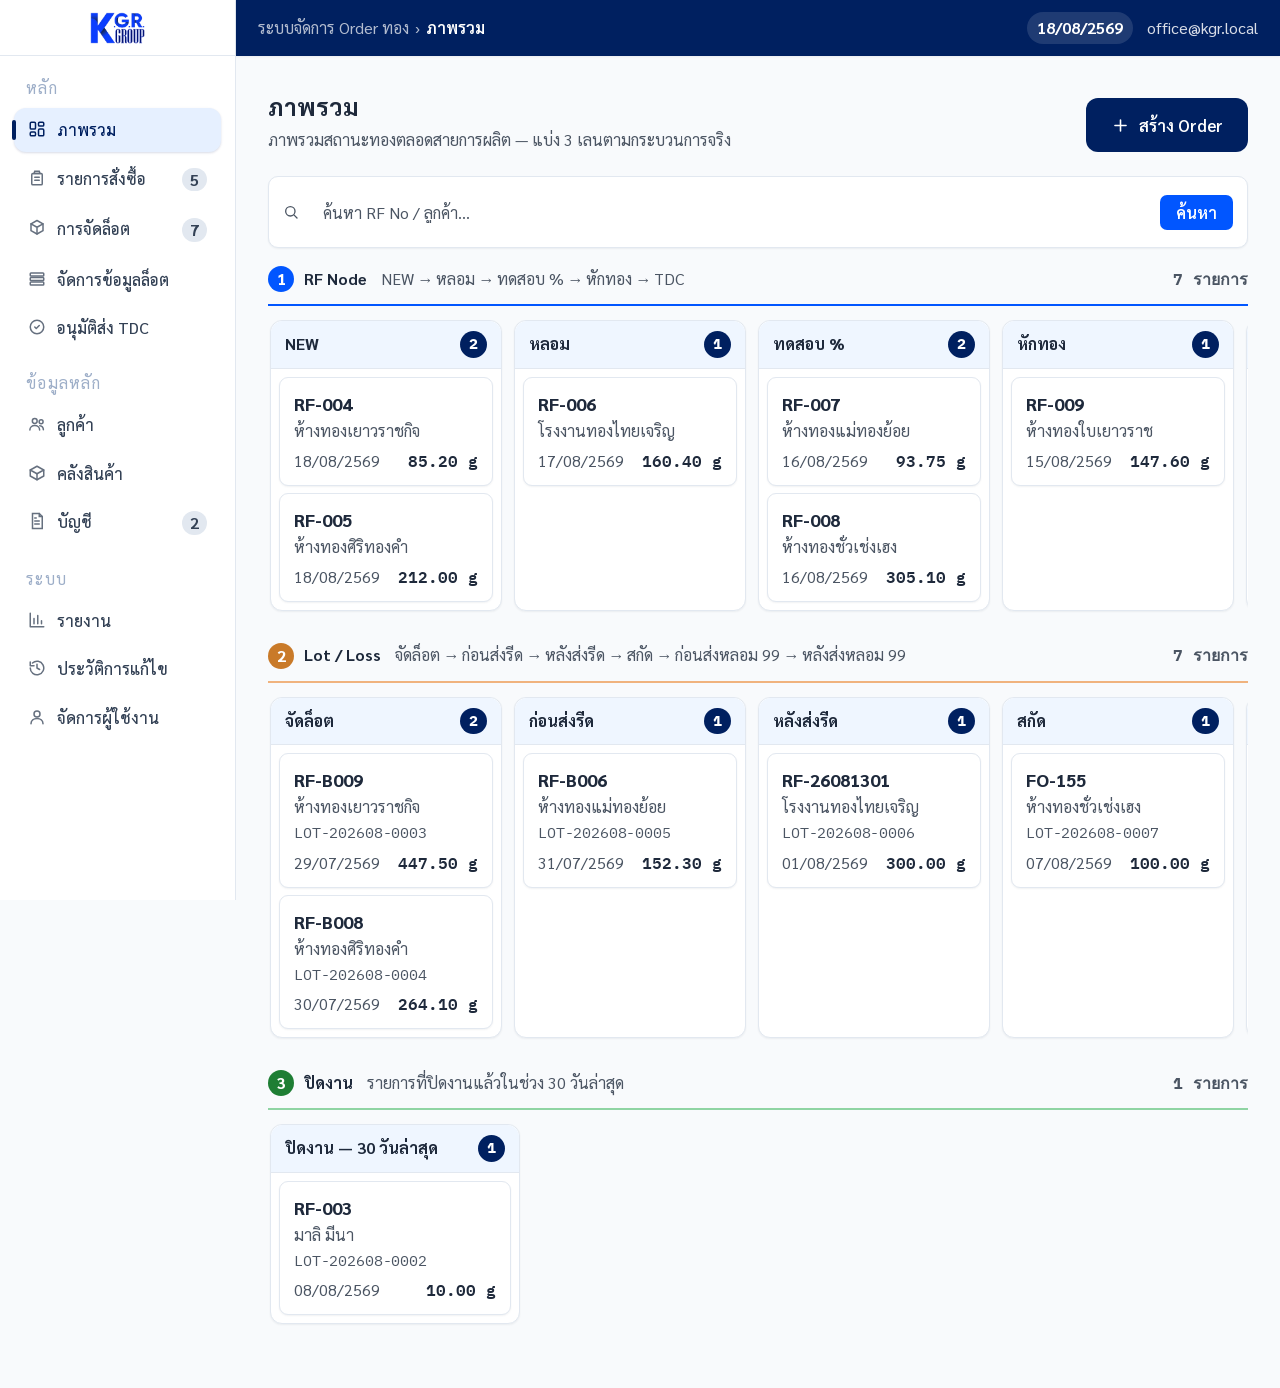
==== index.html @ 9782e3df "แก้ไข" ====
<!DOCTYPE html>
<html lang="th">
<head>
<meta charset="UTF-8">
<meta name="viewport" content="width=device-width, initial-scale=1.0">
<title>KGR Group — ระบบจัดการ Order ทอง (Prototype v2)</title>
<link rel="preconnect" href="https://fonts.googleapis.com">
<link rel="preconnect" href="https://fonts.gstatic.com" crossorigin>
<link href="https://fonts.googleapis.com/css2?family=Sarabun:wght@400;500;600;700&family=IBM+Plex+Mono:wght@400;500;600&display=swap" rel="stylesheet">
<style>
/* Hallmark · redesign pass 3 · preserved: all copy/IA/routes, Sarabun+IBM Plex Mono
 * pass 1 fixed: re-drawn browser chrome, missing :focus-visible/reduced-motion, zero mobile breakpoints
 * pass 2 fixed: hex→OKLCH token conversion, zero mid-render hex, outline-based focus rings,
 * emoji→SVG icon, transition:all→explicit properties + named easings
 * pass 3 — enterprise B2B SaaS brand enforcement:
 *  · Primary #002060 (navy) → Topbar, primary CTA button, active-nav state
 *  · Accent  #0056FF (bright blue) → badges, focus rings, hover states, highlights
 *  · Canvas  #F8FAFC (page-bg/main-bg) vs Surface #FFFFFF (sidebar/cards/inputs) — two-tone depth
 *  · Border  #E2E8F0 on every card/table hairline
 *  · new --surface token split out of the old --page-bg (was conflating "white card" with
 *    "page canvas" — now distinct, so cards stay white even though the canvas is grey)
 *  · sidebar active state redesigned as soft blue-tint pill (sidebar is white now, needs
 *    contrast) with navy text/icon + rounded left indicator bar
 * pass 4 — Hallmark layout/structure/spacing discipline only (NOT colors/fonts —
 * those stay 100% KGR brand: #002060 / #0056FF / #F8FAFC / Sarabun + IBM Plex Mono):
 *  · added --space-3xs…--space-3xl 4pt spacing scale tokens
 *  · applied scale to macro layout rhythm: .content, .page-head, .card-pad, .lane-wrap,
 *    .search-row, .section-label, .grid-2/3/4 gaps, .modal-body, .panel-body
 *  · functional reqs already in place from prior passes: ยอดรวม column removed from
 *    Invoice ทั่วไป, editable เลขที่ Invoice + วันที่, blank + silver-extraction
 *    templates, 5-step flow (รับงาน→ส่งหลอม→ทดสอบ%→คิดค่าใช้จ่าย→ส่งให้TDC),
 *    document-type badges (ต้นฉบับ=เหลือง/สำเนา1=เขียว/สำเนา2=ฟ้า)
 */
/* ============================================================
   KGR GROUP — DESIGN TOKENS
   ============================================================ */
:root{
  /* Brand — from logo (converted to OKLCH, same appearance, per Hallmark color.md) */
  --header-bg:oklch(27.2% 0.120 261.3); /* #002060 KGR navy — Topbar, primary actions, active nav */
  --header-fg:oklch(100% 0 0);
  --btn-primary:oklch(53.5% 0.259 262.6); /* #0056FF KGR bright blue — accent, badges, hover, focus */
  --btn-primary-fg:oklch(100% 0 0);
  --btn-primary-hover:oklch(45.4% 0.217 262.4);
  --table-head-bg:oklch(37.1% 0.173 262.1);
  --table-head-fg:oklch(100% 0 0);
  --text-primary:oklch(27.9% 0.037 260.0); /* #1E293B — high-contrast readable text on light bg */
  --card-highlight-bg:oklch(95.2% 0.023 258.4);
  --soft-blue:oklch(97.0% 0.014 254.6); /* #EFF6FF — general status highlight, clean & professional */
  --page-bg:oklch(98.4% 0.003 247.9); /* #F8FAFC — clean light-grey canvas */
  --surface:oklch(100% 0 0); /* #FFFFFF — cards, sidebar, inputs, table surface */

  /* Extension neutrals (added for consistency, not from logo) — all tinted toward the brand hue */
  --text-secondary:oklch(44.6% 0.026 256.8); /* #4B5563 — darker for elderly-friendly contrast */
  --border:oklch(92.9% 0.013 255.5); /* #E2E8F0 — thin card/table hairlines */
  --border-strong:oklch(80.7% 0.039 272.4);
  --zebra:oklch(97.5% 0.005 258.3);
  --sidebar-bg:oklch(100% 0 0); /* #FFFFFF — matches surface, enterprise SaaS convention */
  --sidebar-active:oklch(27.2% 0.120 261.3); /* #002060 KGR navy — selected menu state per brand spec */
  --sidebar-fg:oklch(37.2% 0.039 257.3); /* dark slate #334155 — inactive nav text/icon */
  --sidebar-fg-active:oklch(100% 0 0);
  --sidebar-active-pill-bg:oklch(95.2% 0.023 258.4); /* soft blue-tint highlight (sidebar is white now, needs contrast) */
  --fg-on-dark:oklch(100% 0 0); /* white text on any colored/dark fill */
  --nav-hover-bg:oklch(97.5% 0.010 258.4);
  --nav-hover-fg:oklch(27.2% 0.120 261.3);

  /* Status — fixed triads, never mixed */
  --st-progress-bg:oklch(94.4% 0.031 59.7); --st-progress-fg:oklch(45.7% 0.121 50.0); --st-progress-bd:oklch(81.2% 0.099 61.7);
  --st-done-bg:oklch(94.3% 0.032 155.4);    --st-done-fg:oklch(52.2% 0.140 146.9);    --st-done-bd:oklch(81.1% 0.098 152.9);
  --st-hold-bg:oklch(92.8% 0.030 20.3);     --st-hold-fg:oklch(46.5% 0.169 27.7);     --st-hold-bd:oklch(78.9% 0.091 21.8);
  /* Status — extensions (documented separately in spec) */
  --st-info-bg:oklch(95.7% 0.007 260.7);    --st-info-fg:oklch(39.4% 0.033 257.1);    --st-info-bd:oklch(88.5% 0.019 266.0);
  --st-sched-bg:oklch(93.9% 0.027 299.5);   --st-sched-fg:oklch(43.2% 0.211 292.8);   --st-sched-bd:oklch(81.6% 0.080 298.5);
  /* Document-type badges — ต้นฉบับ/สำเนา */
  --doc-original-bg:oklch(97.3% 0.069 103.2); --doc-original-fg:oklch(47.6% 0.103 61.9); --doc-original-bd:oklch(92.4% 0.115 95.7);
  --doc-copy1-bg:oklch(96.2% 0.043 156.7);    --doc-copy1-fg:oklch(44.8% 0.108 151.3);   --doc-copy1-bd:oklch(87.1% 0.136 154.4);
  --doc-copy2-bg:oklch(93.2% 0.032 255.6);    --doc-copy2-fg:oklch(42.4% 0.181 265.6);   --doc-copy2-bd:oklch(80.9% 0.096 251.8);

  /* Component-specific tokens (lifted out of inline hex per Hallmark token discipline) */
  --sidebar-label:oklch(74.6% 0.042 258.8);
  --main-bg:oklch(98.4% 0.003 247.9); /* #F8FAFC — same clean grey canvas as page-bg */
  --card-highlight-border:oklch(89.0% 0.053 264.3);
  --stat-label:oklch(39.3% 0.150 260.4);
  --kanban-col-bg:oklch(98.0% 0.005 275.0);
  --calc-subtotal-bg:oklch(97.1% 0.016 58.6);
  --calc-subtotal-border:oklch(86.4% 0.074 64.6);
  --calc-subtotal-fg:oklch(43.6% 0.099 54.6);
  --lane2-badge:oklch(65.1% 0.134 61.2);
  --preview-body-bg:oklch(95.2% 0.008 271.3);

  --radius-sm:8px;
  --radius-md:12px;
  --radius-lg:18px;
  /* Spacing scale — 4pt grid, for macro layout rhythm (page padding, section gaps) */
  --space-3xs:4px;
  --space-2xs:8px;
  --space-xs:12px;
  --space-sm:16px;
  --space-md:20px;
  --space-lg:24px;
  --space-xl:32px;
  --space-2xl:40px;
  --space-3xl:56px;

  --ease-out:cubic-bezier(0.16, 1, 0.3, 1);
  --ease-in:cubic-bezier(0.7, 0, 0.84, 0);
  --ease-in-out:cubic-bezier(0.65, 0, 0.35, 1);
  --shadow-sm:0 1px 2px rgba(0,26,51,0.06);
  --shadow-md:0 4px 16px rgba(0,32,96,0.10);
  --shadow-lg:0 12px 40px rgba(0,32,96,0.18);
}

*{box-sizing:border-box;}
html,body{margin:0;padding:0;}
body{
  font-family:'Sarabun', sans-serif;
  background:var(--page-bg);
  color:var(--text-primary);
  font-size:18px;
  line-height:1.5;
  -webkit-font-smoothing:antialiased;
}
.num, .mono{
  font-family:'IBM Plex Mono','IBM Plex Sans Thai',monospace;
  font-variant-numeric:tabular-nums;
  letter-spacing:-0.01em;
}
h1,h2,h3,h4{margin:0; font-weight:700;}
p{margin:0;}
button{font-family:inherit; cursor:pointer;}
a{color:inherit;}

/* ============================================================
   LAYOUT
   ============================================================ */
.app{display:flex; min-height:100vh;}

.sidebar{
  width:236px; flex-shrink:0;
  background:var(--sidebar-bg);
  color:var(--sidebar-fg);
  display:flex; flex-direction:column;
  position:sticky; top:0; height:100vh;
  border-right:1px solid var(--border);
}
.sidebar-logo{
  height:56px; flex-shrink:0; box-sizing:border-box;
  display:flex; align-items:center; justify-content:center;
  padding:0 20px;
  background:var(--sidebar-bg);
  border-bottom:1px solid var(--border);
}
.sidebar-logo img{
  height:32px; width:auto; display:block;
}

.sidebar-nav{flex:1; padding:18px 14px; overflow-y:auto;}
.sidebar-section-label{
  font-size:16px; letter-spacing:.08em; text-transform:uppercase;
  color:var(--sidebar-label); padding:16px 12px 8px;
}
.sidebar-section-label:first-child{padding-top:2px;}
.nav-item{
  display:flex; align-items:flex-start; gap:11px;
  padding:11px 14px; border-radius:12px; margin-bottom:5px;
  font-size:16px; font-weight:500; color:var(--sidebar-fg); line-height:1.35;
  cursor:pointer; user-select:none;
  transition:background .12s var(--ease-out), color .12s var(--ease-out), box-shadow .12s var(--ease-out);
  position:relative;
}
.nav-item svg{width:18px; height:18px; flex-shrink:0; opacity:.75; margin-top:1px; transition:opacity .12s var(--ease-out);}
.nav-item:hover{background:var(--nav-hover-bg); color:var(--nav-hover-fg);}
.nav-item:hover svg{opacity:1;}
.nav-item.active{
  background:var(--sidebar-active-pill-bg); color:var(--sidebar-active);
  box-shadow:0 1px 3px rgba(0,32,96,0.10), 0 1px 2px rgba(0,32,96,0.06);
}
.nav-item.active::before{
  content:''; position:absolute; left:-2px; top:50%; transform:translateY(-50%);
  width:4px; height:20px; border-radius:4px; background:var(--sidebar-active);
}
.nav-item.active svg{opacity:1; color:var(--sidebar-active);}
.nav-item .badge-count{
  margin-left:auto; align-self:center; background:var(--border); color:var(--sidebar-fg);
  font-size:16px; font-weight:700; padding:1px 8px; border-radius:20px;
}
.nav-item.active .badge-count{background:var(--nav-hover-bg); color:var(--sidebar-active);}

.avatar-chip{
  width:32px; height:32px; border-radius:50%; background:var(--btn-primary);
  color:var(--fg-on-dark); display:flex; align-items:center; justify-content:center;
  font-size:16px; font-weight:700; flex-shrink:0;
}

.main{flex:1; min-width:0; display:flex; flex-direction:column; background:var(--main-bg);}

.topbar{
  height:56px; background:var(--header-bg); color:var(--header-fg);
  display:flex; align-items:center; justify-content:space-between;
  padding:0 22px; flex-shrink:0; position:sticky; top:0; z-index:30;
  box-shadow:var(--shadow-sm);
}
.breadcrumb{font-size:16px; color:rgba(255,255,255,0.7); display:flex; align-items:center; gap:6px;}
.breadcrumb b{color:var(--fg-on-dark); font-weight:600;}
.topbar-right{display:flex; align-items:center; gap:14px;}
.era-toggle{
  font-size:16px; background:rgba(255,255,255,0.12); color:var(--fg-on-dark);
  padding:4px 10px; border-radius:20px; display:flex; align-items:center; gap:6px;
}
.era-toggle b{font-weight:700;}
.topbar-user{font-size:16px; color:rgba(255,255,255,0.85); display:flex; align-items:center; gap:8px;}

.content{padding:var(--space-xl) var(--space-xl) var(--space-3xl); flex:1; width:100%;}
.page{display:none; animation:fadeIn .18s var(--ease-out);}
.page.active{display:block;}
@keyframes fadeIn{from{opacity:0; transform:translateY(4px);} to{opacity:1; transform:none;}}

.page-head{display:flex; align-items:flex-end; justify-content:space-between; margin-bottom:var(--space-lg); gap:var(--space-sm); flex-wrap:wrap;}
.page-head h1{font-size:24px; font-weight:700; color:var(--text-primary);}
.page-head .desc{font-size:16px; color:var(--text-secondary); margin-top:4px;}

/* ============================================================
   BUTTONS
   ============================================================ */
.btn{
  display:inline-flex; align-items:center; gap:9px;
  border-radius:12px; padding:15px 24px; font-size:16.5px; font-weight:600;
  min-height:54px;
  border:1px solid transparent; transition:background-color .12s var(--ease-out), border-color .12s var(--ease-out), box-shadow .12s var(--ease-out); white-space:nowrap;
}
.btn svg{width:19px; height:19px;}
.btn-primary{background:var(--header-bg); color:var(--btn-primary-fg);}
.btn-primary:hover{background:var(--btn-primary);}
.btn-secondary{background:var(--surface); color:var(--text-primary); border-color:var(--border-strong);}
.btn-secondary:hover{background:var(--zebra); border-color:var(--btn-primary);}
.btn-ghost{background:transparent; color:var(--btn-primary); border-color:transparent; padding:9px 10px;}
.btn-ghost:hover{background:var(--card-highlight-bg);}
.btn-danger-ghost{background:transparent; color:var(--st-hold-fg); border-color:var(--st-hold-bd);}
.btn-danger-ghost:hover{background:var(--st-hold-bg);}
.btn-sm{padding:9px 15px; font-size:16px; border-radius:9px; min-height:40px;}
.btn:disabled{opacity:.45; cursor:not-allowed;}
.icon-btn{
  width:44px; height:44px; border-radius:10px; display:inline-flex; align-items:center; justify-content:center;
  border:1px solid var(--border-strong); background:var(--surface); color:var(--text-secondary);
}
.icon-btn:hover{border-color:var(--btn-primary); color:var(--btn-primary); background:var(--card-highlight-bg);}
.icon-btn svg{width:19px; height:19px;}

/* ============================================================
   FORM ELEMENTS
   ============================================================ */
.field{display:flex; flex-direction:column; gap:6px;}
.field label{font-size:16px; font-weight:600; color:var(--text-primary);}
.field label .req{color:var(--st-hold-fg); margin-left:2px;}
.field .hint{font-size:16px; color:var(--text-secondary);}
input[type=text], input[type=date], input[type=number], select, textarea{
  font-family:inherit; font-size:16px; color:var(--text-primary);
  border:1px solid var(--border-strong); border-radius:10px; padding:13px 14px;
  min-height:50px;
  background:var(--surface); width:100%; transition:border-color .12s;
}
input.num-input{font-family:'IBM Plex Mono'; text-align:right;}
input:focus, select:focus, textarea:focus{outline:2px solid var(--btn-primary); outline-offset:1px; border-color:var(--btn-primary); box-shadow:0 0 0 3px rgba(0,86,255,0.12);}
input:disabled, .input-locked{background:var(--zebra); color:var(--text-secondary); border-color:var(--border); cursor:not-allowed;}
.search-row{display:flex; gap:var(--space-2xs); align-items:center; flex-wrap:wrap;}
.search-row input{max-width:280px;}
.search-hint{font-size:16px; color:var(--text-secondary); display:flex; align-items:center; gap:6px;}
.search-hint svg{width:15px; height:15px; flex-shrink:0; stroke:var(--text-secondary);}

/* ============================================================
   CARDS / SURFACES
   ============================================================ */
.card{
  background:var(--surface); border:1px solid var(--border); border-radius:var(--radius-lg);
  box-shadow:var(--shadow-sm);
}
.card-pad{padding:var(--space-md);}
.card-highlight{background:var(--card-highlight-bg); border-color:var(--card-highlight-border);}
.stat-card{
  background:var(--card-highlight-bg); border:1px solid var(--card-highlight-border); border-radius:var(--radius-md);
  padding:14px 16px;
}
.stat-card .label{font-size:16px; color:var(--stat-label); font-weight:600; margin-bottom:8px;}
.stat-card .value{font-size:32px; font-weight:700; color:var(--text-primary);}
.stat-card .value .unit{font-size:16px; font-weight:500; color:var(--text-secondary); margin-left:4px;}

/* ============================================================
   CHOICE CARDS — big selectable option cards (การจัดล็อต landing, etc.)
   ============================================================ */
.choice-grid{
  display:grid; grid-template-columns:repeat(auto-fit, minmax(280px, 1fr));
  gap:var(--space-lg); margin-top:var(--space-md);
}
.choice-card{
  position:relative; display:flex; flex-direction:column; align-items:flex-start; gap:var(--space-2xs);
  text-align:left; background:var(--surface); border:1px solid var(--border); border-radius:var(--radius-lg);
  padding:var(--space-xl); box-shadow:var(--shadow-sm); cursor:pointer; font-family:inherit;
  transition:border-color .14s var(--ease-out), box-shadow .14s var(--ease-out), transform .14s var(--ease-out);
}
.choice-card:hover{border-color:var(--btn-primary); box-shadow:var(--shadow-md); transform:translateY(-2px);}
.choice-card-badge{
  position:absolute; top:var(--space-md); right:var(--space-md);
  background:var(--card-highlight-bg); color:var(--header-bg); font-weight:700; font-size:15px;
  padding:5px 14px; border-radius:20px;
}
.choice-card-icon{
  width:56px; height:56px; border-radius:14px; background:var(--card-highlight-bg); color:var(--header-bg);
  display:flex; align-items:center; justify-content:center; margin-bottom:var(--space-2xs); flex-shrink:0;
}
.choice-card-icon svg{width:28px; height:28px;}
.choice-card-title{font-size:22px; font-weight:700; color:var(--text-primary);}
.choice-card-desc{font-size:16px; color:var(--text-secondary); line-height:1.4;}

   TABLES
   ============================================================ */
.table-wrap{background:var(--surface); border:1px solid var(--border); border-radius:var(--radius-lg); overflow:hidden;}
table{width:100%; border-collapse:collapse;}
thead th{
  background:var(--table-head-bg); color:var(--table-head-fg);
  font-size:16px; font-weight:700; text-align:left; padding:14px 16px;
  position:sticky; top:0;
}
thead th.num, thead th.right{text-align:right;}
tbody td{padding:16px; font-size:17px; border-bottom:1px solid var(--border); vertical-align:middle;}
tbody tr:last-child td{border-bottom:none;}
tbody tr:nth-child(even){background:var(--zebra);}
tbody tr.clickable{cursor:pointer;}
tbody tr.clickable:hover{background:var(--card-highlight-bg);}
td.num, th.num{font-family:'IBM Plex Mono'; text-align:right; font-variant-numeric:tabular-nums; font-weight:700;}
td.right{text-align:right;}
.cell-primary{font-weight:600; color:var(--text-primary);}
.cell-sub{font-size:16px; color:var(--text-secondary); margin-top:1px;}
.table-actions{display:flex; gap:6px; justify-content:flex-end;}
.table-foot{display:flex; align-items:center; justify-content:space-between; padding:12px 16px; font-size:16px; color:var(--text-secondary); border-top:1px solid var(--border);}
.pager{display:flex; gap:4px; align-items:center;}
.pager button{width:26px; height:26px; border-radius:6px; border:1px solid var(--border); background:var(--surface); font-size:16px;}
.pager button.active{background:var(--btn-primary); color:var(--fg-on-dark); border-color:var(--btn-primary);}
.empty-row td{text-align:center; padding:40px 16px; color:var(--text-secondary); font-size:16px;}

/* ============================================================
   BADGES — status (fixed triads) + tabs
   ============================================================ */
.badge{
  display:inline-flex; align-items:center; gap:6px;
  font-size:16px; font-weight:700; padding:5px 14px; border-radius:999px;
  border:1px solid transparent; white-space:nowrap;
}
.badge::before{content:''; width:7px; height:7px; border-radius:50%; background:currentColor;}
.badge-progress{background:var(--st-progress-bg); color:var(--st-progress-fg); border-color:var(--st-progress-bd);}
.badge-done{background:var(--st-done-bg); color:var(--st-done-fg); border-color:var(--st-done-bd);}
.badge-hold{background:var(--st-hold-bg); color:var(--st-hold-fg); border-color:var(--st-hold-bd);}
.badge-info{background:var(--st-info-bg); color:var(--st-info-fg); border-color:var(--st-info-bd);}
.badge-sched{background:var(--st-sched-bg); color:var(--st-sched-fg); border-color:var(--st-sched-bd);}

.doc-badge{
  display:inline-flex; align-items:center; font-size:14px; font-weight:700;
  padding:3px 10px; border-radius:999px; border:1px solid transparent; white-space:nowrap; margin-left:8px;
}
.doc-original{background:var(--doc-original-bg); color:var(--doc-original-fg); border-color:var(--doc-original-bd);}
.doc-copy1{background:var(--doc-copy1-bg); color:var(--doc-copy1-fg); border-color:var(--doc-copy1-bd);}
.doc-copy2{background:var(--doc-copy2-bg); color:var(--doc-copy2-fg); border-color:var(--doc-copy2-bd);}

.tpl-pick-card{
  display:flex; align-items:center; gap:14px; text-align:left; width:100%;
  padding:16px 18px; border-radius:14px; border:1px solid var(--border); background:var(--surface);
  cursor:pointer; transition:border-color .12s var(--ease-out), background .12s var(--ease-out);
}
.tpl-pick-card:hover{border-color:var(--btn-primary); background:var(--card-highlight-bg);}
.tpl-pick-icon{
  width:44px; height:44px; border-radius:11px; background:var(--card-highlight-bg); color:var(--header-bg);
  display:flex; align-items:center; justify-content:center; flex-shrink:0;
}
.tpl-pick-icon svg{width:22px; height:22px;}
.tpl-pick-text{display:flex; flex-direction:column; gap:3px;}
.tpl-pick-title{font-size:17px; font-weight:700; color:var(--text-primary);}
.tpl-pick-desc{font-size:16px; color:var(--text-secondary);}

/* ============================================================
   SEARCHABLE DROPDOWN (combobox — พิมพ์ค้นหาได้)
   ============================================================ */
.ss-wrap{position:relative;}
.ss-input{width:100%;}
.ss-menu{
  position:absolute; top:calc(100% + 4px); left:0; right:0; z-index:40;
  background:var(--surface); border:1px solid var(--border-strong); border-radius:10px;
  box-shadow:var(--shadow-md); max-height:240px; overflow-y:auto; padding:6px;
}
.ss-option{
  padding:10px 12px; border-radius:8px; font-size:16px; color:var(--text-primary);
  cursor:pointer; display:flex; align-items:center; justify-content:space-between;
}
.ss-option:hover, .ss-option.active{background:var(--card-highlight-bg); color:var(--btn-primary);}
.ss-option mark{background:var(--doc-original-bg); color:inherit; border-radius:3px; padding:0 1px;}
.ss-empty{padding:12px; text-align:center; font-size:16px; color:var(--text-secondary);}

.tabs{display:flex; gap:4px; border-bottom:1px solid var(--border); margin-bottom:18px; flex-wrap:wrap; padding-bottom:2px;}
.tab{
  padding:11px 16px; font-size:16px; font-weight:600; color:var(--text-secondary);
  border-bottom:3px solid transparent; cursor:pointer; display:flex; align-items:center; gap:7px;
  margin-bottom:-3px; border-radius:10px 10px 0 0;
  transition:background .12s var(--ease-out), color .12s var(--ease-out);
}
.tab:hover{color:var(--text-primary); background:var(--zebra);}
.tab.active{color:var(--btn-primary); border-bottom-color:var(--btn-primary); background:var(--card-highlight-bg);}
.tab .count{background:var(--surface); border:1px solid var(--border); color:var(--text-secondary); font-size:16px; font-weight:700; padding:1px 6.5px; border-radius:20px;}
.tab.active .count{background:var(--btn-primary); border-color:var(--btn-primary); color:var(--fg-on-dark);}

/* subtab pill style (used inside a page, e.g. Stock) */
.pills{display:flex; gap:8px; margin-bottom:16px;}
.pill{padding:10px 18px; border-radius:20px; font-size:16px; font-weight:600; border:1px solid var(--border-strong); color:var(--text-secondary); cursor:pointer;}
.pill.active{background:var(--btn-primary); border-color:var(--btn-primary); color:var(--fg-on-dark);}

/* ============================================================
   MODALS
   ============================================================ */
.overlay{
  position:fixed; inset:0; background:rgba(0,26,51,0.45); backdrop-filter:blur(2px);
  display:none; align-items:center; justify-content:center; z-index:100; padding:24px;
}
.overlay.active{display:flex;}
.modal{
  background:var(--surface); border-radius:var(--radius-lg); box-shadow:var(--shadow-lg);
  width:100%; max-height:88vh; overflow:auto; animation:pop .16s var(--ease-out);
}
@keyframes pop{from{opacity:0; transform:scale(.97);} to{opacity:1; transform:none;}}
.modal-sm{max-width:420px;}
.modal-md{max-width:640px;}
.modal-lg{max-width:920px;}
.modal-head{display:flex; align-items:center; justify-content:space-between; padding:18px 22px; border-bottom:1px solid var(--border);}
.modal-head h3{font-size:20px; font-weight:700;}
.modal-body{padding:var(--space-lg);}
.modal-foot{display:flex; justify-content:flex-end; gap:10px; padding:16px 22px; border-top:1px solid var(--border); background:var(--zebra);}
.modal-close{width:28px; height:28px; border-radius:7px; display:flex; align-items:center; justify-content:center; color:var(--text-secondary); border:none; background:transparent;}
.modal-close:hover{background:var(--zebra);}

/* Real preview header — no re-drawn browser chrome (Hallmark: the environment already supplies that) */
.preview-head{
  display:flex; align-items:center; justify-content:space-between; gap:12px;
  padding:14px 18px; border-bottom:1px solid var(--border);
  border-radius:var(--radius-lg) var(--radius-lg) 0 0; background:var(--zebra);
}
.preview-head-title{display:flex; align-items:center; gap:8px; font-size:16px; font-weight:600; color:var(--text-primary);}
.preview-head-title svg{width:15px; height:15px; color:var(--st-hold-fg); flex-shrink:0;}

/* ============================================================
   STEPPER (order wizard)
   ============================================================ */
.stepper{display:flex; gap:12px; margin-bottom:22px; flex-wrap:wrap;}
.step-chip{
  flex:1; min-width:170px; background:var(--surface); border:1px solid var(--border); border-radius:10px;
  padding:12px 14px; display:flex; align-items:center; gap:11px; cursor:pointer;
}
.step-chip .n{
  width:26px; height:26px; border-radius:50%; display:flex; align-items:center; justify-content:center;
  font-size:16px; font-weight:700; background:var(--zebra); color:var(--text-secondary); flex-shrink:0;
}
.step-chip .t{font-size:16px; font-weight:700;}
.step-chip .s{font-size:16px; color:var(--text-secondary);}
.step-chip.current{border-color:var(--btn-primary); background:var(--card-highlight-bg);}
.step-chip.current .n{background:var(--btn-primary); color:var(--fg-on-dark);}
.step-chip.current .t{color:var(--btn-primary);}
.step-chip.complete .n{background:var(--st-done-fg); color:var(--fg-on-dark);}
.step-chip.complete .s{color:var(--st-done-fg);}

/* ============================================================
   DASHBOARD — kanban
   ============================================================ */

.kanban{display:flex; gap:14px; overflow-x:auto; padding-bottom:10px;}
.kanban-col{
  flex:0 0 250px; background:var(--kanban-col-bg); border:1px solid var(--border); border-radius:var(--radius-md);
  display:flex; flex-direction:column; max-height:640px;
}
.kanban-col-head{
  padding:12px 14px; display:flex; align-items:center; justify-content:space-between;
  border-bottom:1px solid var(--border); font-size:16px; font-weight:700;
}
.kanban-col-head .count{background:var(--surface); border:1px solid var(--border-strong); font-size:16px; padding:1px 8px; border-radius:20px; color:var(--text-secondary); font-weight:700;}
.kanban-body{padding:10px; display:flex; flex-direction:column; gap:8px; overflow-y:auto;}
.kcard{
  background:var(--surface); border:1px solid var(--border); border-radius:9px; padding:12px 14px;
  box-shadow:var(--shadow-sm); cursor:pointer; overflow:hidden;
}
.kcard:hover{border-color:var(--btn-primary);}
.kcard .rf{font-size:18px; font-weight:800; color:var(--text-primary);}
.kcard .cust{font-size:16px; color:var(--text-secondary); margin:2px 0 6px; overflow-wrap:anywhere;}
.kcard .lot{font-size:15px; color:var(--text-secondary); margin:-3px 0 6px;}
.kcard .meta{display:flex; justify-content:space-between; align-items:center; font-size:16px; color:var(--text-secondary); gap:8px;}
.kcard .meta .w{font-family:'IBM Plex Mono'; font-weight:600; color:var(--text-primary); white-space:nowrap; flex-shrink:0;}
.kanban-empty{padding:26px 10px; text-align:center; font-size:16px; color:var(--text-secondary);}

/* ============================================================
   TIMELINE (edit history)
   ============================================================ */
.timeline{position:relative; padding-left:26px;}
.timeline::before{content:''; position:absolute; left:8px; top:6px; bottom:6px; width:2px; background:var(--border);}
.tl-item{position:relative; padding-bottom:22px; cursor:pointer;}
.tl-item:last-child{padding-bottom:0;}
.tl-dot{
  position:absolute; left:-26px; top:2px; width:17px; height:17px; border-radius:50%;
  background:var(--surface); border:2.5px solid var(--btn-primary); z-index:1;
}
.tl-card{background:var(--surface); border:1px solid var(--border); border-radius:10px; padding:12px 14px;}
.tl-card:hover{border-color:var(--btn-primary); background:var(--card-highlight-bg);}
.tl-top{display:flex; justify-content:space-between; align-items:flex-start; gap:10px;}
.tl-who{display:flex; align-items:center; gap:8px;}
.tl-who .name{font-size:16px; font-weight:700;}
.tl-when{font-size:16px; color:var(--text-secondary); font-family:'IBM Plex Mono'; white-space:nowrap;}
.tl-desc{font-size:16px; color:var(--text-secondary); margin-top:4px;}
.tl-fields{display:flex; gap:6px; margin-top:8px; flex-wrap:wrap;}
.tl-field-chip{font-size:16px; background:var(--zebra); border:1px solid var(--border); padding:2px 8px; border-radius:20px; color:var(--text-secondary);}

/* diff table */
.diff-table{width:100%; border-collapse:collapse; margin-top:6px;}
.diff-table th{font-size:16px; text-transform:uppercase; letter-spacing:.03em; color:var(--text-secondary); text-align:left; padding:8px 10px; border-bottom:1px solid var(--border);}
.diff-table td{padding:10px; font-size:16px; border-bottom:1px solid var(--border); vertical-align:top;}
.diff-old{color:var(--st-hold-fg); text-decoration:line-through; text-decoration-color:var(--st-hold-bd); font-family:'IBM Plex Mono';}
.diff-new{color:var(--st-done-fg); font-weight:600; font-family:'IBM Plex Mono';}
.diff-field{font-weight:600;}

/* ============================================================
   MISC
   ============================================================ */
.divider{height:1px; background:var(--border); margin:20px 0;}
.grid-2{display:grid; grid-template-columns:1fr 1fr; gap:var(--space-sm);}
.grid-3{display:grid; grid-template-columns:repeat(3,1fr); gap:var(--space-sm);}
.grid-4{display:grid; grid-template-columns:repeat(4,1fr); gap:var(--space-sm);}
.toast{
  position:fixed; bottom:24px; left:50%; transform:translateX(-50%) translateY(20px);
  background:var(--text-primary); color:var(--fg-on-dark); padding:12px 20px; border-radius:10px; font-size:16px;
  display:flex; align-items:center; gap:10px; box-shadow:var(--shadow-lg); opacity:0; pointer-events:none;
  transition:opacity .22s var(--ease-out), transform .22s var(--ease-out); z-index:200;
}
.toast.show{opacity:1; transform:translateX(-50%) translateY(0);}
.toast svg{width:16px; height:16px; color:var(--st-done-bd); flex-shrink:0;}
.locked-tag{display:inline-flex; align-items:center; gap:4px; font-size:16px; color:var(--text-secondary); font-weight:600;}
.locked-tag svg{width:11px; height:11px;}
.section-label{font-size:16px; font-weight:700; color:var(--text-primary); margin-bottom:var(--space-2xs); display:flex; align-items:center; gap:var(--space-2xs);}
.trash-toggle{display:flex; align-items:center; gap:7px; font-size:16px; color:var(--text-secondary); cursor:pointer; user-select:none;}
.switch{width:34px; height:19px; border-radius:20px; background:var(--border-strong); position:relative; transition:.15s;}
.switch::after{content:''; position:absolute; top:2px; left:2px; width:15px; height:15px; border-radius:50%; background:var(--surface); transition:.15s; box-shadow:0 1px 2px rgba(0,0,0,.25);}
.switch.on{background:var(--btn-primary);}
.switch.on::after{left:17px;}
.total-box{background:var(--card-highlight-bg); border:1px solid var(--card-highlight-border); border-radius:10px; padding:14px 18px; min-width:260px;}
.total-row{display:flex; justify-content:space-between; font-size:16px; padding:4px 0; color:var(--text-secondary);}
.total-row.grand{font-size:16px; font-weight:700; color:var(--text-primary); border-top:1px solid var(--card-highlight-border); margin-top:6px; padding-top:8px;}
.total-row span:last-child{font-family:'IBM Plex Mono';}
::-webkit-scrollbar{width:9px; height:9px;}
::-webkit-scrollbar-thumb{background:var(--border-strong); border-radius:10px;}
::-webkit-scrollbar-track{background:transparent;}

/* ============================================================
   INVOICE EDIT — FULL PAGE LAYOUT
   ============================================================ */
.inv-page{display:flex; flex-direction:column; gap:0;}
.inv-topbar{
  display:flex; align-items:center; justify-content:space-between;
  padding:14px 0 18px; gap:16px; flex-wrap:wrap;
}
.inv-topbar-left{display:flex; align-items:center; gap:14px;}
.inv-back{
  width:34px; height:34px; border-radius:9px; border:1px solid var(--border-strong);
  background:var(--surface); display:flex; align-items:center; justify-content:center;
  color:var(--text-secondary); cursor:pointer; flex-shrink:0;
}
.inv-back:hover{border-color:var(--btn-primary); color:var(--btn-primary); background:var(--card-highlight-bg);}
.inv-back svg{width:16px; height:16px;}
.inv-title h1{font-size:20px; margin:0;}
.inv-title .sub{font-size:16px; color:var(--text-secondary); margin-top:2px;}
.inv-topbar-right{display:flex; gap:8px; align-items:center; flex-wrap:wrap;}

.inv-header-row{
  display:grid; grid-template-columns: 170px 170px 160px 1fr 1fr 200px;
  gap:12px; margin-bottom:22px; align-items:start;
}
.inv-header-row .field label{font-size:16px; color:var(--text-secondary); font-weight:600; text-transform:uppercase; letter-spacing:.03em;}
.inv-header-row input{font-size:16px;}

.inv-body{display:grid; grid-template-columns:1fr 340px; gap:18px; align-items:start;}
.inv-left{display:flex; flex-direction:column; gap:16px;}
.inv-right{position:sticky; top:76px; display:flex; flex-direction:column; gap:16px;}

.panel{
  background:var(--surface); border:1px solid var(--border); border-radius:var(--radius-lg);
  box-shadow:var(--shadow-sm); overflow:hidden;
}
.panel-head{
  display:flex; align-items:center; justify-content:space-between;
  padding:13px 18px; border-bottom:1px solid var(--border); background:var(--zebra);
}
.panel-head .title{display:flex; align-items:center; gap:9px; font-size:20px; font-weight:700;}
.panel-head .title svg{width:18px; height:18px; color:var(--btn-primary);}
.panel-body{padding:var(--space-md);}

/* calc table */
.calc-service-row{margin-bottom:14px;}
.calc-service-row label{font-size:16px; font-weight:600; color:var(--text-secondary); display:block; margin-bottom:6px;}
/* calc rows — no table headers, clean list layout */
.calc-rows{display:flex; flex-direction:column; border:1px solid var(--border); border-radius:10px; overflow:hidden; margin-top:12px;}
.calc-row{
  display:grid; grid-template-columns:1fr 180px 56px;
  align-items:center; border-bottom:1px solid var(--border);
}
.calc-row:last-child{border-bottom:none;}
.calc-row:nth-child(even){background:var(--zebra);}
.calc-row-label{
  padding:12px 16px; font-size:16px; color:var(--text-primary);
  display:flex; align-items:center; gap:8px;
}
.calc-row-label.active{color:var(--btn-primary); font-weight:600;}
.calc-row-input{padding:8px 10px; display:flex; justify-content:flex-end;}
.calc-row-input input{
  font-family:'IBM Plex Mono'; font-size:16px; text-align:right;
  border:1px solid var(--border-strong); border-radius:8px; padding:8px 12px;
  width:160px; background:var(--surface); color:var(--text-primary); transition:border-color .12s;
}
.calc-row-input input:focus{outline:2px solid var(--btn-primary); outline-offset:1px; border-color:var(--btn-primary); box-shadow:0 0 0 3px rgba(0,86,255,.12);}
.calc-row-input input.highlight{
  border-color:var(--btn-primary); background:var(--card-highlight-bg); font-weight:600;
}
.calc-unit{padding:12px 14px 12px 4px; font-size:16px; color:var(--text-secondary); white-space:nowrap;}
/* subtotal row — matches reference: light peach bg, large right-aligned number */
.calc-subtotal{
  display:flex; justify-content:space-between; align-items:center;
  background:var(--calc-subtotal-bg); border:1px solid var(--calc-subtotal-border);
  border-radius:10px; padding:14px 20px; margin-top:14px;
}
.calc-subtotal .lbl{font-size:16px; color:var(--calc-subtotal-fg); font-weight:600;}
.calc-subtotal .val{
  font-size:22px; font-weight:700; font-family:'IBM Plex Mono';
  color:var(--text-primary); letter-spacing:-.01em;
}
.calc-subtotal .val .unit{font-size:16px; font-weight:500; color:var(--text-secondary); margin-left:5px;}
/* service label above the rows */
.calc-service-row{margin-bottom:4px;}
.calc-service-row label{font-size:16px; font-weight:600; color:var(--text-secondary); display:block; margin-bottom:6px; text-transform:uppercase; letter-spacing:.03em;}
.calc-service-row input{font-size:16px; max-width:440px; width:100%;}

/* summary panel */
.summary-currency{font-size:16px; color:var(--text-secondary); text-align:right; margin-bottom:8px;}
.summary-row{display:flex; justify-content:space-between; padding:6px 0; font-size:16px;}
.summary-row span:last-child{font-family:'IBM Plex Mono'; font-weight:500;}
.summary-total-box{
  background:var(--card-highlight-bg); border:1.5px solid var(--btn-primary);
  border-radius:10px; padding:14px 16px; margin-top:10px;
}
.summary-total-label{font-size:16px; color:var(--btn-primary); font-weight:700; text-transform:uppercase; letter-spacing:.04em; margin-bottom:6px;}
.summary-grand{font-size:24px; font-weight:700; font-family:'IBM Plex Mono'; color:var(--btn-primary);}
.summary-grand-note{font-size:16px; color:var(--text-secondary); margin-top:4px;}
.note-panel textarea{
  width:100%; font-family:'Sarabun'; font-size:16px; color:var(--text-primary);
  border:1px solid var(--border-strong); border-radius:10px; padding:12px 14px;
  resize:vertical; min-height:90px;
}
.note-panel textarea:focus{outline:2px solid var(--btn-primary); outline-offset:1px; border-color:var(--btn-primary); box-shadow:0 0 0 3px rgba(0,86,255,.12);}
.inv-btn-history{
  display:inline-flex; align-items:center; gap:6px; color:var(--btn-primary);
  font-size:16px; font-weight:600; border:1px solid var(--btn-primary);
  background:transparent; border-radius:8px; padding:8px 13px; cursor:pointer;
}
.inv-btn-history:hover{background:var(--card-highlight-bg);}
.inv-btn-history svg{width:14px; height:14px;}
.inv-btn-draft{
  display:inline-flex; align-items:center; gap:6px; color:var(--text-primary);
  font-size:16px; font-weight:600; border:1px solid var(--border-strong);
  background:var(--surface); border-radius:8px; padding:8px 13px; cursor:pointer;
}
.inv-btn-draft:hover{border-color:var(--btn-primary); color:var(--btn-primary);}
.inv-btn-draft svg{width:14px; height:14px;}

/* ============================================================
   DASHBOARD — 3-LANE KANBAN (Flat Design)
   ============================================================ */
.dash-search{
  display:flex; align-items:center; gap:10px; margin-bottom:18px;
  background:var(--surface); border:1px solid var(--border); border-radius:10px;
  padding:10px 14px; box-shadow:var(--shadow-sm); transition:border-color .12s, box-shadow .12s;
}
.dash-search:focus-within{border-color:var(--btn-primary); box-shadow:0 0 0 3px rgba(0,86,255,0.12);}
.dash-search svg{width:16px; height:16px; color:var(--text-secondary); flex-shrink:0;}
.dash-search input{
  flex:1; border:none; outline:none; font-family:inherit; font-size:16px;
  color:var(--text-primary); background:transparent;
}
.dash-search input::placeholder{color:var(--text-secondary);}
.dash-search button{
  background:var(--btn-primary); color:var(--fg-on-dark); border:none; border-radius:7px;
  padding:7px 16px; font-size:16px; font-weight:600; cursor:pointer; font-family:inherit;
}
.dash-search button:hover{background:var(--btn-primary-hover);}

.lane-wrap{display:flex; flex-direction:column; gap:var(--space-lg); margin-top:var(--space-3xs);}
.lane{}
/* Lane label strip — thin, no card box wrapping columns */
.lane-strip{
  display:flex; align-items:center; gap:10px; flex-wrap:wrap;
  padding:0 0 var(--space-xs) 0; border-bottom:2px solid transparent; margin-bottom:var(--space-xs);
}
.lane-strip.lane1{border-bottom-color:var(--btn-primary);}
.lane-strip.lane2{border-bottom-color:var(--st-progress-bd);}
.lane-strip.lane3{border-bottom-color:var(--st-done-bd);}
.lane-badge{
  width:26px; height:26px; border-radius:50%;
  display:flex; align-items:center; justify-content:center;
  font-size:16px; font-weight:800; color:var(--fg-on-dark); flex-shrink:0; line-height:1;
}
.lane1 .lane-badge{background:var(--btn-primary);}
.lane2 .lane-badge{background:var(--lane2-badge);}
.lane3 .lane-badge{background:var(--st-done-fg);}
.lane-title{font-size:16px; font-weight:700; color:var(--text-primary); line-height:1.3;}
.lane-sub{font-size:16px; color:var(--text-secondary); margin-left:4px; line-height:1.3;}
.lane-total{
  margin-left:auto; font-size:16px; font-weight:700; font-family:'IBM Plex Mono';
  color:var(--text-secondary); white-space:nowrap; line-height:1.3; padding:2px 0;
}
/* columns sit directly under the strip — no wrapping card */
.lane-cols{display:flex; gap:12px; overflow-x:auto; padding:2px var(--space-lg) var(--space-2xs) 2px;}
.lane-col{
  flex:0 0 232px; background:var(--surface); border:1px solid var(--border);
  border-radius:var(--radius-md); display:flex; flex-direction:column;
  box-shadow:var(--shadow-sm); min-width:0;
}
.lane-col-head{
  padding:10px 14px; display:flex; align-items:center; justify-content:space-between;
  border-bottom:1px solid var(--border); font-size:16px; font-weight:700; color:var(--text-primary);
  background:var(--soft-blue); border-radius:var(--radius-md) var(--radius-md) 0 0;
}
.lane-col-head .lc-count{
  font-size:15px; font-weight:700; font-family:'IBM Plex Mono';
  background:var(--header-bg); color:var(--fg-on-dark); padding:2px 9px; border-radius:20px;
}
.lane-col-body{padding:8px; display:flex; flex-direction:column; gap:7px; max-height:380px; overflow-y:auto;}
.lane-empty{padding:22px 8px; text-align:center; font-size:16px; color:var(--text-secondary);}

/* ============================================================
   ACCESSIBILITY — focus states + reduced motion (Hallmark discipline)
   ============================================================ */
html,body{overflow-x:clip;}
a:focus-visible, button:focus-visible, .btn:focus-visible, .icon-btn:focus-visible,
.nav-item:focus-visible, .tab:focus-visible, .pill:focus-visible, .kcard:focus-visible,
input:focus-visible, select:focus-visible, textarea:focus-visible, [tabindex]:focus-visible{
  outline:2px solid var(--btn-primary); outline-offset:2px; border-radius:6px;
}
@media (prefers-reduced-motion: reduce){
  *, *::before, *::after{
    animation-duration:.001ms !important; animation-iteration-count:1 !important;
    transition-duration:.001ms !important; scroll-behavior:auto !important;
  }
}

/* ============================================================
   MOBILE — hamburger toggle for the sidebar drawer
   ============================================================ */
.menu-toggle{
  display:none; width:36px; height:36px; border-radius:8px; border:none;
  background:rgba(255,255,255,.12); color:var(--fg-on-dark); align-items:center; justify-content:center;
  flex-shrink:0;
}
.menu-toggle svg{width:19px; height:19px;}
.sidebar-scrim{display:none;}

/* ============================================================
   RESPONSIVE — 768 / 414 / 375 / 320 (Hallmark: hard floor, not optional)
   ============================================================ */
@media (max-width:768px){
  .menu-toggle{display:inline-flex;}
  .app{position:relative;}
  .sidebar{
    position:fixed; left:0; top:0; z-index:60; transform:translateX(-100%);
    transition:transform .18s var(--ease-out, ease-out); box-shadow:var(--shadow-lg);
  }
  .sidebar.open{transform:translateX(0);}
  .sidebar-scrim{
    display:none; position:fixed; inset:0; background:rgba(0,26,51,.4); z-index:55;
  }
  .sidebar-scrim.open{display:block;}
  .content{padding:18px 16px 48px;}
  .grid-2, .grid-3, .grid-4{grid-template-columns:1fr;}
  .inv-body{grid-template-columns:1fr;}
  .inv-right{position:static; top:auto;}
  .inv-header-row{grid-template-columns:1fr 1fr;}
  .calc-row{grid-template-columns:1fr; row-gap:4px;}
  .calc-row-input{justify-content:flex-start;}
  .calc-row-input input{width:100%;}
  .page-head{flex-direction:column; align-items:flex-start;}
  .lane-cols, .kanban{
    scroll-snap-type:x mandatory; scroll-padding-left:2px;
  }
  .lane-col, .kanban-col{
    scroll-snap-align:start; scroll-snap-stop:always;
    flex:0 0 min(300px, 82vw);
  }
}
@media (max-width:414px){
  body{font-size:16px;}
  .content{padding:14px 12px 40px;}
  .btn{width:100%; justify-content:center;}
  .inv-header-row{grid-template-columns:1fr;}
  .page-head h1{font-size:21px;}
  .stat-card .value{font-size:26px;}
  .search-row input{max-width:none; width:100%;}
}
@media (max-width:375px){
  .lane-col, .kanban-col{flex:0 0 86vw;}
}
@media (max-width:320px){
  .content{padding:12px 10px 36px;}
}

</style>
</head>
<body>
<div class="app">
  <!-- SIDEBAR -->
  <aside class="sidebar" id="appSidebar">
    <div class="sidebar-logo">
      <img src="[data-uri]" alt="K.G.R. GROUP">
    </div>
    <nav class="sidebar-nav" id="sidebarNav"></nav>
  </aside>

  <!-- MAIN -->
  <div class="main">
    <div class="topbar">
      <div style="display:flex; align-items:center; gap:12px; min-width:0;">
        <button type="button" class="menu-toggle" id="menuToggle" aria-label="เปิดเมนู" aria-expanded="false" aria-controls="appSidebar">
          <svg viewBox="0 0 24 24" fill="none" stroke="currentColor" stroke-width="2" stroke-linecap="round"><line x1="3" y1="6" x2="21" y2="6"></line><line x1="3" y1="12" x2="21" y2="12"></line><line x1="3" y1="18" x2="21" y2="18"></line></svg>
        </button>
        <div class="breadcrumb" id="breadcrumb">ภาพรวม</div>
      </div>
      <div class="topbar-right">
        <div class="era-toggle"><b>18/08/2569</b></div>
        <div class="topbar-user">office@kgr.local</div>
      </div>
    </div>
    <div class="content" id="content"></div>
  </div>
  <div class="sidebar-scrim" id="sidebarScrim"></div>
</div>

<div class="overlay" id="overlayRoot"></div>
<div class="toast" id="toast"></div>

<script>
/* ============================================================
   MOCK DATA — all dates in พ.ศ., 2 decimal weights per spec
   ============================================================ */

const NAV = [
  {key:'dashboard', label:'ภาพรวม', group:'หลัก'},
  {key:'orders', label:'รายการสั่งซื้อ', group:'หลัก', count:5},
  {key:'lot-allocate', label:'การจัดล็อต', group:'หลัก', count:7},
  {key:'lot-manage', label:'จัดการข้อมูลล็อต', group:'หลัก'},
  {key:'tdc-approve', label:'อนุมัติส่ง TDC', group:'หลัก'},
  {key:'customers', label:'ลูกค้า', group:'ข้อมูลหลัก'},
  {key:'stock', label:'คลังสินค้า', group:'ข้อมูลหลัก'},
  {key:'accounting', label:'บัญชี', group:'ข้อมูลหลัก', count:2},
  {key:'report', label:'รายงาน', group:'ระบบ'},
  {key:'history', label:'ประวัติการแก้ไข', group:'ระบบ'},
  {key:'users', label:'จัดการผู้ใช้งาน', group:'ระบบ'},
];

const ICONS = {
  'dashboard':'<svg viewBox="0 0 24 24" fill="none" stroke="currentColor" stroke-width="2" stroke-linecap="round"><rect x="3" y="3" width="7" height="9" rx="1.5"/><rect x="14" y="3" width="7" height="5" rx="1.5"/><rect x="14" y="12" width="7" height="9" rx="1.5"/><rect x="3" y="16" width="7" height="5" rx="1.5"/></svg>',
  'orders':'<svg viewBox="0 0 24 24" fill="none" stroke="currentColor" stroke-width="2" stroke-linecap="round"><path d="M9 3h6l1 3H8l1-3z"/><rect x="5" y="6" width="14" height="15" rx="1.5"/><path d="M9 11h6M9 15h6"/></svg>',
  'lot-allocate':'<svg viewBox="0 0 24 24" fill="none" stroke="currentColor" stroke-width="2" stroke-linecap="round" stroke-linejoin="round"><path d="M12 2l8 4.5v9L12 20l-8-4.5v-9L12 2z"/><path d="M4 6.5L12 11l8-4.5M12 11v9"/></svg>',
  'lot-manage':'<svg viewBox="0 0 24 24" fill="none" stroke="currentColor" stroke-width="2" stroke-linecap="round"><rect x="3" y="4" width="18" height="4" rx="1"/><rect x="3" y="10" width="18" height="4" rx="1"/><rect x="3" y="16" width="18" height="4" rx="1"/></svg>',
  'tdc-approve':'<svg viewBox="0 0 24 24" fill="none" stroke="currentColor" stroke-width="2" stroke-linecap="round" stroke-linejoin="round"><path d="M9 12l2 2 4-4"/><circle cx="12" cy="12" r="9"/></svg>',
  'customers':'<svg viewBox="0 0 24 24" fill="none" stroke="currentColor" stroke-width="2" stroke-linecap="round"><circle cx="9" cy="8" r="3.2"/><path d="M2.5 20c0-3.6 2.9-6 6.5-6s6.5 2.4 6.5 6"/><circle cx="17.5" cy="9" r="2.6"/><path d="M15.7 14.2c2.7.4 4.8 2.4 4.8 5.3"/></svg>',
  'stock':'<svg viewBox="0 0 24 24" fill="none" stroke="currentColor" stroke-width="2" stroke-linecap="round" stroke-linejoin="round"><path d="M21 8l-9-5-9 5 9 5 9-5z"/><path d="M3 8v8l9 5 9-5V8"/><path d="M12 13v8"/></svg>',
  'accounting':'<svg viewBox="0 0 24 24" fill="none" stroke="currentColor" stroke-width="2" stroke-linecap="round"><path d="M6 2h9l4 4v16H6V2z"/><path d="M15 2v4h4"/><path d="M9 12h6M9 16h6M9 8h2"/></svg>',
  'report':'<svg viewBox="0 0 24 24" fill="none" stroke="currentColor" stroke-width="2" stroke-linecap="round" stroke-linejoin="round"><path d="M3 3v18h18"/><path d="M8 17V10M13 17V6M18 17v-4"/></svg>',
  'history':'<svg viewBox="0 0 24 24" fill="none" stroke="currentColor" stroke-width="2" stroke-linecap="round" stroke-linejoin="round"><path d="M3 12a9 9 0 1 0 3-6.7"/><path d="M3 4v5h5"/><path d="M12 7v5l3.5 2"/></svg>',
  'users':'<svg viewBox="0 0 24 24" fill="none" stroke="currentColor" stroke-width="2" stroke-linecap="round"><circle cx="12" cy="8" r="4"/><path d="M4 21c0-4.4 3.6-7 8-7s8 2.6 8 7"/></svg>',
};

/* ---------- ORDERS ---------- */
const ORDERS = [
  {rf:'NN-123', date:'14/08/2569', cust:'ห้างทองแม่ทองสุก', w:'100.00', status:'sched', statusLabel:'นัดทอง'},
  {rf:'RF-B001', date:'04/08/2569', cust:'ห้างทองเยาวราชกิจ', w:'128.45', status:'info', statusLabel:'NEW'},
  {rf:'RF-B003', date:'03/08/2569', cust:'ห้างทองชั่วเช่งเฮง', w:'96.20', status:'info', statusLabel:'NEW'},
  {rf:'RF-B002', date:'03/08/2569', cust:'ห้างทองแม่ทองสุก', w:'412.80', status:'info', statusLabel:'NEW'},
  {rf:'RF-B005', date:'31/07/2569', cust:'ห้างทองใบเยาวราช', w:'318.90', status:'progress', statusLabel:'หลอม'},
];
const ORDER_TABS = [
  {key:'all', label:'ทั้งหมด', count:5},
  {key:'new', label:'NEW', count:3},
  {key:'melt', label:'หลอม', count:1},
  {key:'test', label:'ทดสอบ %', count:0},
  {key:'sched', label:'นัดทอง', count:1},
  {key:'tdc', label:'TDC', count:1},
  {key:'lot', label:'จัด Lot', count:6},
  {key:'closed', label:'ปิดงาน', count:13},
  {key:'cancel', label:'ยกเลิก', count:1},
];

/* ---------- LOT ALLOCATE (จัด Lot) ---------- */
const LOT_ALLOCATE = [
  {rf:'RF-26081301', date:'01/08/2569', cust:'โรงงานทองไทยเจริญ', wDeclared:'300.50', w:'300.00', type:'bar'},
  {rf:'RF-B006', date:'31/07/2569', cust:'ห้างทองแม่ทองย้อย', wDeclared:'152.80', w:'152.30', type:'bar'},
  {rf:'RF-B008', date:'30/07/2569', cust:'ห้างทองศิริทองคำ', wDeclared:'264.50', w:'264.10', type:'bar'},
  {rf:'RF-B009', date:'29/07/2569', cust:'ห้างทองเยาวราชกิจ', wDeclared:'448.00', w:'447.50', type:'bar'},
  {rf:'RF-010', date:'18/08/2569', cust:'ห้างทองใบเยาวราช', wDeclared:'88.90', w:'88.40', type:'pellet'},
  {rf:'RF-011', date:'17/08/2569', cust:'ห้างทองชั่วเช่งเฮง', wDeclared:'177.40', w:'176.90', type:'pellet'},
  {rf:'RF-012', date:'16/08/2569', cust:'สมชาย ใจดี', wDeclared:'64.50', w:'64.00', type:'pellet'},
];

/* ---------- LOT MANAGE (จัดการข้อมูล Lot) — grouped by stage ---------- */
const LOT_STAGES = [
  {key:'all', label:'ทั้งหมด'},
  {key:'presend', label:'ก่อนส่งรีด'},
  {key:'postsend', label:'หลังส่งรีด'},
  {key:'extract', label:'สกัด'},
  {key:'pre99', label:'ก่อนส่งหลอม 99'},
  {key:'post99', label:'หลังส่งหลอม 99'},
  {key:'closed', label:'ปิดงาน'},
];
const LOT_MANAGE_DATA = {
  presend: [],
  postsend: [],
  extract: [],
  pre99: [
    {rf:'RF-0002', lot:'LOT-202608-0008', cust:'โรงงานทองไทยเจริญ', date:'11/08/2569', w:'100.00'},
    {rf:'GOLD-123', lot:'LOT-202608-0008', cust:'สมชาย ใจดี', date:'12/08/2569', w:'200.00'},
  ],
  post99: [
    {rf:'RF-B012', lot:'LOT-202608-0006', cust:'ห้างทองชั่วเช่งเฮง', date:'26/07/2569', w:'121.90'},
    {rf:'FF-123', lot:'LOT-202608-0005', cust:'ห้างทองใบเยาวราช', date:'12/08/2569', w:'100.00'},
    {rf:'RF-260813', lot:'LOT-202608-0010', cust:'ห้างทองศิริทองคำ', date:'13/08/2569', w:'3,001.00'},
    {rf:'RF-TT-001', lot:'LOT-202608-0016', cust:'ห้างทองชั่วเช่งเฮง', date:'14/08/2569', w:'100.00'},
    {rf:'NEW123', lot:'LOT-202608-0005', cust:'วิไล รุ่งเรือง', date:'15/08/2569', w:'100.00'},
  ],
  closed: [],
};

/* ---------- CUSTOMERS ---------- */
const CUSTOMERS = [
  {name:'นายศุภพัฒน์ ตริเทพาสัมพัทธ์', phone:'0904183535', orders:2, date:'15/08/2569'},
  {name:'โรงงานทองไทยเจริญ', phone:'038601234', orders:2, date:'24/07/2569'},
  {name:'วิไล รุ่งเรือง', phone:'0811112222', orders:2, date:'24/07/2569'},
  {name:'สมชาย ใจดี', phone:'0812345678', orders:2, date:'24/07/2569'},
  {name:'ห้างทองชั่วเช่งเฮง', phone:'0812345674', orders:5, date:'08/08/2569'},
  {name:'ห้างทองใบเยาวราช', phone:'0812345675', orders:5, date:'08/08/2569'},
  {name:'ห้างทองแม่ทองย้อย', phone:'0812345676', orders:3, date:'08/08/2569'},
  {name:'ห้างทองแม่ทองสุก', phone:'027001234', orders:3, date:'24/07/2569'},
  {name:'ห้างทองเยาวราชกิจ', phone:'0812345671', orders:3, date:'08/08/2569'},
  {name:'ห้างทองเลี่ยงเส็งเฮง', phone:'0812345677', orders:2, date:'08/08/2569'},
  {name:'ห้างทองศิริทองคำ', phone:'0812345678', orders:2, date:'08/08/2569'},
  {name:'ห้างทองซั่วเข่งเฮง', phone:'0812345673', orders:2, date:'08/08/2569'},
  {name:'อรุณี แสงทอง', phone:'0898887777', orders:0, date:'24/07/2569'},
];
const CUSTOMERS_TRASH = [
  {name:'ทองไทย เอ็กซ์ปอร์ต', phone:'021239999', orders:0, date:'02/08/2569', deletedBy:'สุดา บัญชีทอง', deletedAt:'10/08/2569 14:20'},
];

/* ---------- STOCK ---------- */
const STOCK_PREP_STATS = {receivedTotal:'1,763.90', meltedTotal:'1,498.91', au:'652.25', auBack:'519.03', ag:'307.13', agBack:'291.77'};
const STOCK_DONE_STATS = {receivedTotal:'17,276.50', meltedTotal:'17,226.06', au:'15,692.39', auBack:'5,099.45', ag:'731.34', agBack:'694.78'};
const STOCK_ROWS = [
  {rf:'37517', cust:'นายศุภพัฒน์ ตริเทพาสัมพัทธ์', lot:'LOT-202608-0015', date:'18/08/2569', status:'progress', statusLabel:'ปิดงานแล้ว', w:'1,984.70'},
  {rf:'RF-TT-001', cust:'ห้างทองชั่วเช่งเฮง', lot:'LOT-202608-0016', date:'17/08/2569', status:'done', statusLabel:'หลอม99 แล้ว', w:'100.00'},
  {rf:'37461', cust:'นายศุภพัฒน์ ตริเทพาสัมพัทธ์', lot:'LOT-202608-0014', date:'15/08/2569', status:'progress', statusLabel:'ปิดงานแล้ว', w:'343.90'},
  {rf:'AA-555', cust:'ห้างทองเยาวราชกิจ', lot:'—', date:'14/08/2569', status:'progress', statusLabel:'ปิดงานแล้ว', w:'100.00'},
  {rf:'RF-20260814-001', cust:'วิไล รุ่งเรือง', lot:'LOT-202608-0013', date:'14/08/2569', status:'progress', statusLabel:'ปิดงานแล้ว', w:'9,999.00'},
  {rf:'RO-3', cust:'ห้างทองชั่วเช่งเฮง', lot:'LOT-202608-0012', date:'13/08/2569', status:'progress', statusLabel:'ปิดงานแล้ว', w:'100.00'},
  {rf:'RO-2', cust:'ห้างทองใบเยาวราช', lot:'LOT-202608-0011', date:'13/08/2569', status:'progress', statusLabel:'ปิดงานแล้ว', w:'100.00'},
  {rf:'RO-1', cust:'ห้างทองแม่ทองย้อย', lot:'LOT-202608-0014', date:'13/08/2569', status:'progress', statusLabel:'ปิดงานแล้ว', w:'100.00'},
  {rf:'RF-TEST', cust:'สมชาย ใจดี', lot:'—', date:'13/08/2569', status:'progress', statusLabel:'ปิดงานแล้ว', w:'100.00'},
  {rf:'RF-26081301', cust:'โรงงานทองไทยเจริญ', lot:'—', date:'13/08/2569', status:'sched', statusLabel:'จัด Lot แล้ว', w:'300.00'},
];

/* ---------- ACCOUNTING / INVOICES ---------- */
const INV_NO_NUMBER = [
  {rf:'RF-0007', date:'10/08/2569', cust:'โรงงานทองไทยเจริญ', total:'107.00'},
  {rf:'RF-0011', date:'11/08/2569', cust:'ห้างทองแม่ทองย้อย', total:'112,350.00'},
];
const INV_WITH_NUMBER = [
  {no:'69/5', date:'10/08/2569', cust:'วิไล รุ่งเรือง', total:'107.00', rf:'RF-0007'},
  {no:'69/4', date:'10/08/2569', cust:'บริษัท บีบีบี จำกัด', total:'1,926.00', rf:'RF-0004'},
];
const INV_GENERAL = [
  {no:'69/3', date:'05/08/2569', cust:'ห้างทองศิริทองคำ', total:'4,280.00'},
  {no:'69/2', date:'02/08/2569', cust:'ห้างทองเยาวราชกิจ', total:'2,150.00'},
];

/* ---------- EDIT HISTORY ---------- */
const HISTORY = [
  {
    who:'สมชาย ทองดี', when:'18/08/2569 · 14:32', target:'Invoice 69/5 · วิไล รุ่งเรือง',
    desc:'แก้ไขจำนวนเงินและรายละเอียดรายการที่ 1',
    fields:['จำนวนเงิน','รายละเอียด'],
    diff:[
      {field:'รายการที่ 1 — รายละเอียด', old:'ทดสอบ', neu:'ค่าหลอมทอง 99.99% (Lot 202608-0016)'},
      {field:'จำนวนเงิน', old:'100.00', neu:'2,450.00'},
      {field:'รวมทั้งสิ้น', old:'107.00', neu:'2,621.50'},
    ]
  },
  {
    who:'อภิรัตน์ ตรวจสอบ', when:'18/08/2569 · 11:05', target:'RF-260813 · ห้างทองศิริทองคำ',
    desc:'แก้ไขน้ำหนักหลังหลอมในขั้นตอนหลังส่งหลอม 99',
    fields:['น้ำหนักหลังหลอม'],
    diff:[
      {field:'น้ำหนักเข้า (g)', old:'3,010.00', neu:'3,001.00'},
      {field:'น้ำหนักหลังหลอม (g)', old:'2,995.40', neu:'2,988.75'},
    ]
  },
  {
    who:'ณัฐพงษ์ หลอมดี', when:'17/08/2569 · 16:47', target:'LOT-202608-0016 · จัดการข้อมูล Lot',
    desc:'ย้ายสถานะ Lot จาก "ก่อนส่งหลอม 99" เป็น "หลังส่งหลอม 99"',
    fields:['สถานะ'],
    diff:[
      {field:'สถานะ', old:'ก่อนส่งหลอม 99', neu:'หลังส่งหลอม 99'},
      {field:'วันที่อัปเดต', old:'16/08/2569', neu:'17/08/2569'},
    ]
  },
  {
    who:'สุดา บัญชีทอง', when:'17/08/2569 · 09:12', target:'ลูกค้า · ทองไทย เอ็กซ์ปอร์ต',
    desc:'ลบข้อมูลลูกค้า (ย้ายเข้าถังขยะ — กู้คืนได้)',
    fields:['สถานะข้อมูล'],
    diff:[
      {field:'สถานะ', old:'ใช้งานอยู่', neu:'ถูกลบ (soft delete)'},
    ]
  },
  {
    who:'ปริชา ฝ่ายขาย', when:'16/08/2569 · 10:20', target:'RF-B005 · ห้างทองใบเยาวราช',
    desc:'แก้ไขข้อมูลลูกค้าและรูปแบบทองในสร้าง Order',
    fields:['ชนิดหลอม','รูปแบบ'],
    diff:[
      {field:'รูปแบบ', old:'แบบแท่ง', neu:'แบบเม็ด'},
      {field:'รายละเอียด', old:'—', neu:'ลูกค้าขอเก็บตัวอย่างก่อนหลอม'},
    ]
  },
];

/* ---------- USERS ---------- */
const USERS = [
  {name:'สุดา บัญชีทอง', email:'accounting@kgr.local', role:'บัญชีทอง', status:'active'},
  {name:'อรรถพล เนื้อเก้า', email:'smelter5@kgr.local', role:'ช่างหลอม/จัด/สกัด', status:'active'},
  {name:'วิโรจน์ ช่างทอง', email:'smelter4@kgr.local', role:'ช่างหลอม/จัด/สกัด', status:'active'},
  {name:'ประเสริฐ เตาหลอม', email:'smelter3@kgr.local', role:'ช่างหลอม/จัด/สกัด', status:'active'},
  {name:'ณัฐพงษ์ หลอมดี', email:'smelter2@kgr.local', role:'ช่างหลอม/จัด/สกัด', status:'active'},
  {name:'ชัยวัฒน์ ทองแท้', email:'smelter1@kgr.local', role:'ช่างหลอม/จัด/สกัด', status:'active'},
  {name:'ปริชา ฝ่ายขาย', email:'sale@kgr.local', role:'เซลส์', status:'active'},
  {name:'สุรชัย ทองดี', email:'smelt03@kgr.local', role:'ช่างหลอม/จัด/สกัด', status:'active', phone:'0833333303'},
];

/* ---------- KANBAN (Dashboard) ---------- */
const KANBAN_COLS = [
  // ===== เลน 1 — ระดับ RF No (เมนูบิลรับงาน) =====
  {key:'new', label:'NEW', color:'plain', items:[
    {rf:'RF-004', cust:'ห้างทองเยาวราชกิจ', date:'18/08/2569', w:'85.20'},
    {rf:'RF-005', cust:'ห้างทองศิริทองคำ', date:'18/08/2569', w:'212.00'},
  ]},
  {key:'melt', label:'หลอม', color:'progress', items:[
    {rf:'RF-006', cust:'โรงงานทองไทยเจริญ', date:'17/08/2569', w:'160.40'},
  ]},
  {key:'test', label:'ทดสอบ %', color:'test', items:[
    {rf:'RF-007', cust:'ห้างทองแม่ทองย้อย', date:'16/08/2569', w:'93.75'},
    {rf:'RF-008', cust:'ห้างทองชั่วเช่งเฮง', date:'16/08/2569', w:'305.10'},
  ]},
  {key:'deduct', label:'หักทอง', color:'sched', items:[
    {rf:'RF-009', cust:'ห้างทองใบเยาวราช', date:'15/08/2569', w:'147.60'},
  ]},
  {key:'tdc', label:'TDC', color:'info', items:[
    {rf:'RF-002', cust:'นายศุภพัฒน์ ตริเทพาสัมพัทธ์', date:'13/08/2569', w:'100.00'},
  ]},

  // ===== เลน 2 — ระดับ Lot No (การจัดล็อต/รีด/สกัด/หลอม99) =====
  {key:'lot', label:'จัดล็อต', color:'sched', items:[
    {rf:'RF-B009', cust:'ห้างทองเยาวราชกิจ', lot:'LOT-202608-0003', date:'29/07/2569', w:'447.50'},
    {rf:'RF-B008', cust:'ห้างทองศิริทองคำ', lot:'LOT-202608-0004', date:'30/07/2569', w:'264.10'},
  ]},
  {key:'presend', label:'ก่อนส่งรีด', color:'info', items:[
    {rf:'RF-B006', cust:'ห้างทองแม่ทองย้อย', lot:'LOT-202608-0005', date:'31/07/2569', w:'152.30'},
  ]},
  {key:'postsend', label:'หลังส่งรีด', color:'done', items:[
    {rf:'RF-26081301', cust:'โรงงานทองไทยเจริญ', lot:'LOT-202608-0006', date:'01/08/2569', w:'300.00'},
  ]},
  {key:'extract', label:'สกัด', color:'sched', items:[
    {rf:'FO-155', cust:'ห้างทองชั่วเช่งเฮง', lot:'LOT-202608-0007', date:'07/08/2569', w:'100.00'},
  ]},
  {key:'pre99', label:'ก่อนส่งหลอม 99', color:'hold', items:[
    {rf:'GOLD-123', cust:'สมชาย ใจดี', lot:'LOT-202608-0008', date:'12/08/2569', w:'200.00'},
  ]},
  {key:'post99', label:'หลังส่งหลอม 99', color:'hold', items:[
    {rf:'RF-001', cust:'มาลิ มีนา', lot:'LOT-202608-0001', date:'14/08/2569', w:'100.00'},
  ]},
];
const KANBAN_CLOSED = [
  {rf:'RF-003', cust:'มาลิ มีนา', lot:'LOT-202608-0002', date:'08/08/2569', w:'10.00'},
];

</script>
<script>
/* ============================================================
   APP LOGIC
   ============================================================ */
const $ = (sel, root=document) => root.querySelector(sel);
const $$ = (sel, root=document) => Array.from(root.querySelectorAll(sel));
const esc = s => (s===undefined||s===null) ? '' : String(s).replace(/[&<>"']/g, c => ({'&':'&amp;','<':'&lt;','>':'&gt;','"':'&quot;',"'":'&#39;'}[c]));

let state = {
  page:'dashboard',
  orderTab:'all',
  lotStage:'all',
  acctTab:'nonum',
  stockTab:'prep',
  custShowTrash:false,
  wizardStep:1,
  invoiceNo:null,
  invoiceMode:'new',
  invoiceTemplate:'gold',
  lotAllocateView:null, // null = landing page; 'bar' | 'pellet' = sub-view
  lotAllocateChecked:[],
  detailStep:1,
  detailRf:null,
  wfCurrent:1,      // 10-Station Workflow — current station
  wfMaxUnlocked:1,  // 10-Station Workflow — furthest unlocked station
};

/* ============================================================
   10-STATION GOLD ORDER WORKFLOW
   ============================================================ */
const WF_STATIONS = [
  {n:1, key:'new', label:'สร้าง Order'},
  {n:2, key:'melt', label:'หลอมทองเก่า'},
  {n:3, key:'test', label:'ทดสอบ %'},
  {n:4, key:'deduct', label:'หักทอง'},
  {n:5, key:'presend', label:'ก่อนส่งรีด'},
  {n:6, key:'postsend', label:'หลังส่งรีด'},
  {n:7, key:'extract', label:'ก่อนส่งสกัด'},
  {n:8, key:'pre99', label:'ก่อนหลอม 99'},
  {n:9, key:'post99', label:'ปิดงาน'},
  {n:10, key:'tdc', label:'TDC Approve'},
];
// map station number -> Dashboard Kanban column key (station 9 = ปิดงาน handled specially → KANBAN_CLOSED)
const WF_STATION_TO_KANBAN_KEY = {1:'new', 2:'melt', 3:'test', 4:'deduct', 5:'presend', 6:'postsend', 7:'extract', 8:'pre99', 10:'tdc'};

function wfNum(v){ const n = parseFloat(String(v).replace(/,/g,'')); return Number.isFinite(n) ? n : 0; }
function wfRound2(v){ if(!Number.isFinite(v)) return 0; return Math.round((v + Number.EPSILON) * 100) / 100; }
function wfSafeDiv(a,b){ if(!b) return 0; const r=a/b; return Number.isFinite(r) ? r : 0; }
function wfFmt(v){ return Number.isFinite(v) ? v.toFixed(2) : '0.00'; }
function todayStr(){
  const d = new Date();
  return String(d.getDate()).padStart(2,'0')+'/'+String(d.getMonth()+1).padStart(2,'0')+'/'+(d.getFullYear()+543);
}

const WfFormula = {
  diffWeight(declared, received){ return wfRound2(wfNum(declared) - wfNum(received)); },
  shortage(afterMelt, sample, custSample, received){
    return wfRound2((wfNum(afterMelt) + wfNum(sample) + wfNum(custSample)) - wfNum(received));
  },
  auCalculatedWeight(weightAfterMeltAu, percentAu){ return wfRound2(wfSafeDiv(wfNum(weightAfterMeltAu) * wfNum(percentAu), 100)); },
  auReturnWeight(auCalc, returnPercent){ return wfRound2(wfSafeDiv(wfNum(auCalc) * wfNum(returnPercent), 100)); },
  auRemark(auCalc, auReturn){ return wfRound2(wfNum(auCalc) - wfNum(auReturn)); },
  agCalculatedWeight(metalType, weightAfterMeltAu, weightAfterMeltAg, percentAg){
    const base = metalType === 'silver' ? wfNum(weightAfterMeltAg) : wfNum(weightAfterMeltAu);
    return wfRound2(wfSafeDiv(base * wfNum(percentAg), 100));
  },
  agReturnWeight(agCalc, returnPercent){ return wfRound2(wfSafeDiv(wfNum(agCalc) * wfNum(returnPercent), 100)); },
  agServiceFee(receivedWeight){ return wfRound2(wfSafeDiv(wfNum(receivedWeight), 1000) * 200); },
  agRemark(agCalc, agReturn){ return wfRound2(wfNum(agCalc) - wfNum(agReturn)); },
  rowAuGrams(billWeight, percentAu){ return wfRound2(wfSafeDiv(wfNum(billWeight) * wfNum(percentAu), 100)); },
  rowAgGrams(billWeight, percentAg){ return wfRound2(wfSafeDiv(wfNum(billWeight) * wfNum(percentAg), 100)); },
  meltShortage(afterMelt99, beforeMelt99){ return wfRound2(wfNum(afterMelt99) - wfNum(beforeMelt99)); },
  sum(arr){ return wfRound2(arr.reduce((s,v)=>s+wfNum(v), 0)); },
};

function wfFreshOrder(rfNo){
  const rf = rfNo || ('RF-2569-' + String(Math.floor(1000+Math.random()*8999)));
  return {
    rfNo: rf, lotNo: null, metalType: null, jobType: null,
    station1: { rfNo: rf, receiveDate: todayStr(), customerName:'', metalType:'', declaredWeight:null, receivedWeight:null, diffWeight:null, detail:'', jobFormat:'' },
    station2: { weightAfterMeltAu:null, sampleWeightAu:null, customerSampleWeightAu:null, shortageAu:null, drossAu:null, weightAfterMeltAg:null, sampleWeightAg:null, customerSampleWeightAg:null, shortageAg:null, drossAg:null, smelterName:null },
    station3: { percentAu:null, percentAg:null, testerName:null },
    station4: { auCalculatedWeight:null, auReturnPercent:null, auReturnWeight:null, auRemark:null, agCalculatedWeight:null, agReturnPercent:95.00, agReturnWeight:null, agServiceFee:null, laborFee:200.00, agRemark:null },
    station5: { lotItems:[], summary:{lotNo:null,sumDeclaredWeight:null,sumBillWeight:null,sumWeighedWeight:null}, confirmation:{receiverName:'', senderName:'เจ้าหน้าที่ระบบ', timestamp:null} },
    station6: { sumWeighedAfterRolling:null, confirmation:{receiverName:'',senderName:'',timestamp:null} },
    station7: { weighedBeforeExtractionTable:null, panel:{sumWeighedAfterRolling:null,sumWeighedBeforeExtraction:null}, confirmation:{receiverName:'',senderName:'',timestamp:null} },
    station8: { rows:[], panel:{sumWeighedAfterRolling:null,sumWeighedBeforeExtraction:null,sumBeforeMelt99Au:null,sumBeforeMelt99Ag:null,totalWeighedAuAg:null,inputThroughMachineAu:null,inputThroughMachineAg:null}, confirmation:{receiverName:'',senderName:'',timestamp:null} },
    station9: { panel:{percentAuAfter:99.99,percentAgAfter:99.99,sumWeighedAfterMelt99Au:null,drossWeight:null,shortageGrams:null,tester:'',testDate:todayStr()}, closeJob:{closedBy:null,closedAt:null} },
    station10: { summary:{}, decision:null, decidedBy:null, decidedAt:null },
  };
}
let order = wfFreshOrder();

// ---------- Sync helpers: keep Orders table + Dashboard Kanban in real-time sync with the workflow ----------
function wfSyncOrdersTable(){
  const idx = ORDERS.findIndex(o=>o.rf === order.rfNo);
  const st = WF_STATIONS.find(s=>s.n===state.wfCurrent) || WF_STATIONS[0];
  const colorMap = {1:'info',2:'progress',3:'progress',4:'sched',5:'info',6:'done',7:'sched',8:'hold',9:'done',10:'sched'};
  const record = {
    rf: order.rfNo,
    date: order.station1.receiveDate || todayStr(),
    cust: order.station1.customerName || '(ไม่ระบุลูกค้า)',
    w: wfFmt(wfNum(order.station1.receivedWeight)),
    status: colorMap[state.wfCurrent] || 'info',
    statusLabel: st.label,
    station: state.wfCurrent,
  };
  if(idx >= 0) ORDERS[idx] = record; else ORDERS.unshift(record);
}
function wfMoveKanbanCard(){
  const rf = order.rfNo;
  KANBAN_COLS.forEach(col=>{ col.items = col.items.filter(it=>it.rf !== rf); });
  const closedIdx = KANBAN_CLOSED.findIndex(it=>it.rf===rf);
  if(closedIdx >= 0) KANBAN_CLOSED.splice(closedIdx, 1);

  const item = {rf, cust: order.station1.customerName || '(ไม่ระบุลูกค้า)', date: order.station1.receiveDate || todayStr(), w: wfFmt(wfNum(order.station1.receivedWeight))};
  if(order.lotNo) item.lot = order.lotNo;

  if(state.wfCurrent === 9){ KANBAN_CLOSED.unshift(item); return; }
  const key = WF_STATION_TO_KANBAN_KEY[state.wfCurrent];
  if(!key) return;
  const col = KANBAN_COLS.find(c=>c.key===key);
  if(col) col.items.unshift(item);
}
function wfSyncAll(){ wfSyncOrdersTable(); wfMoveKanbanCard(); }

function wfCustomerLabel(name){ return name || '—'; }

/* ---------- SIDEBAR ---------- */
function renderSidebar(){
  const groups = {};
  NAV.forEach(n=>{ (groups[n.group] = groups[n.group]||[]).push(n); });
  let html = '';
  Object.keys(groups).forEach(g=>{
    html += `<div class="sidebar-section-label">${esc(g)}</div>`;
    groups[g].forEach(n=>{
      const isActive = state.page===n.key || (state.page==='invoice-edit' && n.key==='accounting');
      html += `<div class="nav-item ${isActive?'active':''}" data-nav="${n.key}">
        ${ICONS[n.key]}<span>${esc(n.label)}</span>
        ${n.count!==undefined ? `<span class="badge-count">${n.count}</span>`:''}
      </div>`;
    });
  });
  $('#sidebarNav').innerHTML = html;
  $$('.nav-item').forEach(el=>el.addEventListener('click', ()=>{ goPage(el.dataset.nav); }));
}

function goPage(key){
  state.page = key;
  if(key==='lot-allocate') state.lotAllocateView = null;
  renderSidebar();
  renderBreadcrumb();
  renderPage();
  window.scrollTo({top:0,behavior:'instant'});
}

function openLotAllocateView(type){
  state.page = 'lot-allocate';
  state.lotAllocateView = type;
  state.lotAllocateChecked = [];
  renderSidebar();
  renderBreadcrumb();
  renderPage();
  window.scrollTo({top:0,behavior:'instant'});
}

function renderBreadcrumb(){
  if(state.page==='invoice-edit'){
    const mode = state.invoiceMode==='new' ? 'สร้าง Invoice ใหม่' : `แก้ไข Invoice · ${esc(state.invoiceNo||'')}`;
    $('#breadcrumb').innerHTML = `<span>ระบบจัดการ Order ทอง</span><span>›</span><span data-go="accounting" style="cursor:pointer;">บัญชี</span><span>›</span><b>${esc(mode)}</b>`;
    return;
  }
  if(state.page==='lot-allocate' && state.lotAllocateView){
    const typeLabel = state.lotAllocateView==='bar' ? 'แบบแท่ง' : 'แบบเม็ด';
    $('#breadcrumb').innerHTML = `<span>ระบบจัดการ Order ทอง</span><span>›</span><span data-go="lot-allocate" style="cursor:pointer;">การจัดล็อต</span><span>›</span><b>${esc(typeLabel)}</b>`;
    return;
  }
  if(state.page==='workflow'){
    const st = WF_STATIONS.find(s=>s.n===state.wfCurrent);
    $('#breadcrumb').innerHTML = `<span>ระบบจัดการ Order ทอง</span><span>›</span><span data-go="orders" style="cursor:pointer;">รายการสั่งซื้อ</span><span>›</span><b>${esc(order.rfNo)} — ${esc(st?st.label:'')}</b>`;
    return;
  }
  const n = NAV.find(x=>x.key===state.page);
  $('#breadcrumb').innerHTML = `<span>ระบบจัดการ Order ทอง</span><span>›</span><b>${esc(n?n.label:'')}</b>`;
}

/* ---------- TOAST ---------- */
function toast(msg){
  const t = $('#toast');
  t.innerHTML = `<svg viewBox="0 0 24 24" fill="none" stroke="currentColor" stroke-width="2.5" stroke-linecap="round" stroke-linejoin="round"><path d="M20 6L9 17l-5-5"/></svg><span>${esc(msg)}</span>`;
  t.classList.add('show');
  clearTimeout(window.__toastTimer);
  window.__toastTimer = setTimeout(()=>t.classList.remove('show'), 2600);
}

/* ---------- EXPORT EXCEL (CSV — opens natively in Excel) ---------- */
function exportCSV(filename, headers, rows){
  const escCsv = (v)=>{
    const s = String(v==null?'':v);
    return /[",\n]/.test(s) ? `"${s.replace(/"/g,'""')}"` : s;
  };
  const lines = [headers.map(escCsv).join(','), ...rows.map(r=>r.map(escCsv).join(','))];
  const csv = '\uFEFF' + lines.join('\r\n'); // BOM so Excel renders Thai correctly
  const blob = new Blob([csv], {type:'text/csv;charset=utf-8;'});
  const url = URL.createObjectURL(blob);
  const a = document.createElement('a');
  a.href = url; a.download = filename;
  document.body.appendChild(a); a.click(); document.body.removeChild(a);
  URL.revokeObjectURL(url);
}

/* ---------- SEARCHABLE DROPDOWN (combobox) ---------- */
function initSearchableSelect(inputEl, hiddenEl, menuEl, options, onSelect){
  if(!inputEl || !hiddenEl || !menuEl) return;
  let activeIdx = -1;
  let filtered = options.slice();

  function highlight(text, query){
    if(!query) return esc(text);
    const idx = text.toLowerCase().indexOf(query.toLowerCase());
    if(idx===-1) return esc(text);
    return esc(text.slice(0,idx)) + '<mark>' + esc(text.slice(idx, idx+query.length)) + '</mark>' + esc(text.slice(idx+query.length));
  }

  function render(query){
    filtered = options.filter(o=>o.toLowerCase().includes((query||'').toLowerCase()));
    activeIdx = filtered.length ? 0 : -1;
    menuEl.innerHTML = filtered.length
      ? filtered.map((o,i)=>`<div class="ss-option ${i===activeIdx?'active':''}" data-ss-idx="${i}">${highlight(o, query)}</div>`).join('')
      : `<div class="ss-empty">ไม่พบรายการที่ค้นหา</div>`;
    menuEl.hidden = false;
    inputEl.setAttribute('aria-expanded','true');
  }

  function close(){
    menuEl.hidden = true;
    inputEl.setAttribute('aria-expanded','false');
  }

  function select(value){
    hiddenEl.value = value;
    inputEl.value = value;
    close();
    if(onSelect) onSelect(value);
  }

  inputEl.addEventListener('focus', ()=>render(inputEl.value));
  inputEl.addEventListener('input', ()=>render(inputEl.value));
  inputEl.addEventListener('keydown', (e)=>{
    if(menuEl.hidden && (e.key==='ArrowDown' || e.key==='ArrowUp')){ render(inputEl.value); return; }
    if(e.key==='ArrowDown'){ e.preventDefault(); activeIdx = Math.min(activeIdx+1, filtered.length-1); updateActive(); }
    else if(e.key==='ArrowUp'){ e.preventDefault(); activeIdx = Math.max(activeIdx-1, 0); updateActive(); }
    else if(e.key==='Enter'){ if(!menuEl.hidden && filtered[activeIdx]){ e.preventDefault(); select(filtered[activeIdx]); } }
    else if(e.key==='Escape'){ close(); }
  });
  function updateActive(){
    $$('.ss-option', menuEl).forEach((el,i)=>el.classList.toggle('active', i===activeIdx));
    const activeEl = menuEl.children[activeIdx];
    if(activeEl && activeEl.scrollIntoView) activeEl.scrollIntoView({block:'nearest'});
  }
  menuEl.addEventListener('mousedown', (e)=>{
    const opt = e.target.closest('[data-ss-idx]');
    if(opt) select(filtered[parseInt(opt.dataset.ssIdx)]);
  });
  document.addEventListener('click', (e)=>{
    if(!inputEl.contains(e.target) && !menuEl.contains(e.target)) close();
  });
}

/* ---------- MODAL ---------- */
function openModal(html){
  const root = $('#overlayRoot');
  root.innerHTML = html;
  root.classList.add('active');
  root.addEventListener('click', e=>{ if(e.target===root) closeModal(); }, {once:true});
}
function closeModal(){ $('#overlayRoot').classList.remove('active'); $('#overlayRoot').innerHTML=''; }

/* ============================================================
   WORKFLOW — pageWorkflow() router + Station 1-10 forms
   ============================================================ */
function pageWorkflow(){
  return `
    <div class="page-head">
      <div>
        <button class="btn btn-secondary btn-sm" data-action="wf-back" style="margin-bottom:10px;">${iconArrowLeft()} กลับหน้ารายการ Order</button>
        <h1>${esc(order.rfNo)}</h1>
        <div class="desc">ระบบสั่งทำ / หลอม / สกัดทองคำ — 10 Station Workflow</div>
      </div>
    </div>
    <div class="stepper" id="wfStepper"></div>
    <div id="wfBody"></div>
  `;
}

function wfRefresh(){
  const stepperEl = $('#wfStepper');
  if(stepperEl){
    stepperEl.innerHTML = WF_STATIONS.map(s=>{
      const cls = s.n===state.wfCurrent ? 'current' : s.n<state.wfMaxUnlocked ? 'complete' : '';
      const locked = s.n > state.wfMaxUnlocked;
      return `<div class="step-chip ${cls} ${locked?'locked':''}" data-wf-step="${s.n}" style="${locked?'opacity:.5; cursor:not-allowed;':''}">
        <div class="n">${s.n<state.wfMaxUnlocked ? iconCheckSm() : s.n}</div>
        <div><div class="t">${esc(s.label)}</div><div class="s">${s.n===state.wfCurrent?'กำลังทำ':s.n<state.wfMaxUnlocked?'เสร็จแล้ว':'ยังไม่ถึง'}</div></div>
      </div>`;
    }).join('');
    $$('.step-chip', stepperEl).forEach(el=>el.addEventListener('click', ()=>{
      const n = parseInt(el.dataset.wfStep);
      if(n <= state.wfMaxUnlocked){ state.wfCurrent = n; wfRefresh(); }
    }));
  }
  const builders = {1:wfStationS1,2:wfStationS2,3:wfStationS3,4:wfStationS4,5:wfStationS5,6:wfStationS6,7:wfStationS7,8:wfStationS8,9:wfStationS9,10:wfStationS10};
  $('#wfBody').innerHTML = builders[state.wfCurrent] ? builders[state.wfCurrent]() : '';
  wfBindStationEvents();
}

/* ---------------- STATION 1 — สร้าง Order ---------------- */
function wfStationS1(){
  const s = order.station1;
  return `
    <div class="panel"><div class="panel-body">
      <div class="grid grid-2" style="margin-bottom:16px;">
        <div class="field"><label>RF No<span class="req">*</span></label><input type="text" id="wf_s1_rfNo" value="${esc(s.rfNo)}"></div>
        <div class="field"><label>วันที่รับ<span class="req">*</span></label><input type="text" id="wf_s1_receiveDate" value="${esc(s.receiveDate)}"></div>
      </div>
      <div class="grid grid-2" style="margin-bottom:16px;">
        <div class="field"><label>ลูกค้า<span class="req">*</span></label>
          <select id="wf_s1_customerName">
            <option value="">เลือกลูกค้า</option>
            ${CUSTOMERS.map(c=>`<option value="${esc(c.name)}" ${s.customerName===c.name?'selected':''}>${esc(c.name)}</option>`).join('')}
          </select>
        </div>
        <div class="field"><label>ชนิดหลอม<span class="req">*</span></label>
          <select id="wf_s1_metalType">
            <option value="">เลือกชนิดหลอม</option>
            <option value="gold" ${s.metalType==='gold'?'selected':''}>ทอง (Au)</option>
            <option value="silver" ${s.metalType==='silver'?'selected':''}>เงิน (Ag)</option>
          </select>
        </div>
      </div>
      <div class="grid grid-3" style="margin-bottom:16px;">
        <div class="field"><label>น้ำหนักแจ้ง (g)<span class="req">*</span></label><input class="num-input" type="text" id="wf_s1_declaredWeight" value="${s.declaredWeight??''}" placeholder="0.00"></div>
        <div class="field"><label>น้ำหนักรับ (g)<span class="req">*</span></label><input class="num-input" type="text" id="wf_s1_receivedWeight" value="${s.receivedWeight??''}" placeholder="0.00"></div>
        <div class="field"><label>ขาด/เกิน (g)</label><input class="num-input input-locked" type="text" id="wf_s1_diffWeight" value="${wfFmt(s.diffWeight)}" disabled></div>
      </div>
      <div class="grid grid-2">
        <div class="field"><label>รายละเอียด</label><input type="text" id="wf_s1_detail" value="${esc(s.detail)}" placeholder="รายละเอียดเพิ่มเติม"></div>
        <div class="field"><label>รูปแบบ<span class="req">*</span></label>
          <select id="wf_s1_jobFormat">
            <option value="">เลือกรูปแบบ</option>
            <option value="bar" ${s.jobFormat==='bar'?'selected':''}>แบบแท่ง</option>
            <option value="pellet" ${s.jobFormat==='pellet'?'selected':''}>แบบเม็ด</option>
          </select>
        </div>
      </div>
    </div></div>
    <div class="table-foot" style="border:none; padding:0; justify-content:flex-end; gap:10px;">
      <button class="btn btn-danger-ghost" id="wf_btnCancel1">ยกเลิก RF-No</button>
      <button class="btn btn-primary" id="wf_btnNext1">ขั้นตอนถัดไป →</button>
    </div>
  `;
}

/* ---------------- STATION 2 — หลอมทองเก่า ---------------- */
function wfStationS2(){
  const s = order.station2;
  const isSilver = order.metalType === 'silver';
  return `
    <div class="panel">
      <div class="panel-head"><span class="badge badge-progress">Au — ทอง</span></div>
      <div class="panel-body">
        <div class="grid grid-3" style="margin-bottom:16px;">
          <div class="field"><label>น้ำหนักหลังหลอม (Au)<span class="req">*</span></label><input class="num-input" type="text" id="wf_s2_weightAfterMeltAu" value="${s.weightAfterMeltAu??''}" placeholder="0.00"></div>
          <div class="field"><label>น้ำหนักตัวอย่าง (Au)</label><input class="num-input" type="text" id="wf_s2_sampleWeightAu" value="${s.sampleWeightAu??''}" placeholder="0.00"></div>
          <div class="field"><label>น้ำหนักตัวอย่างลูกค้า (Au)</label><input class="num-input" type="text" id="wf_s2_customerSampleWeightAu" value="${s.customerSampleWeightAu??''}" placeholder="0.00"></div>
        </div>
        <div class="grid grid-2">
          <div class="field"><label>ขาด (Au)</label><input class="num-input input-locked" type="text" id="wf_s2_shortageAu" value="${wfFmt(s.shortageAu)}" disabled></div>
          <div class="field"><label>ขี้เบ้า (Au)</label><input class="num-input" type="text" id="wf_s2_drossAu" value="${s.drossAu??''}" placeholder="0.00"></div>
        </div>
      </div>
    </div>

    <div class="panel" style="${isSilver?'':'opacity:.55;'}">
      <div class="panel-head"><span class="badge badge-sched">Ag — เงิน</span>${isSilver?'':'<span class="badge badge-hold" style="margin-left:8px;">ปิดใช้งาน — เลือกชนิดหลอม = เงิน ที่ Station 1</span>'}</div>
      <div class="panel-body">
        <div class="grid grid-3" style="margin-bottom:16px;">
          <div class="field"><label>น้ำหนักหลังหลอม (Ag)</label><input class="num-input" type="text" id="wf_s2_weightAfterMeltAg" value="${s.weightAfterMeltAg??''}" placeholder="0.00" ${isSilver?'':'disabled'}></div>
          <div class="field"><label>น้ำหนักตัวอย่าง (Ag)</label><input class="num-input" type="text" id="wf_s2_sampleWeightAg" value="${s.sampleWeightAg??''}" placeholder="0.00" ${isSilver?'':'disabled'}></div>
          <div class="field"><label>น้ำหนักตัวอย่างลูกค้า (Ag)</label><input class="num-input" type="text" id="wf_s2_customerSampleWeightAg" value="${s.customerSampleWeightAg??''}" placeholder="0.00" ${isSilver?'':'disabled'}></div>
        </div>
        <div class="grid grid-2">
          <div class="field"><label>ขาด (Ag)</label><input class="num-input input-locked" type="text" id="wf_s2_shortageAg" value="${wfFmt(s.shortageAg)}" disabled></div>
          <div class="field"><label>ขี้เบ้า (Ag)</label><input class="num-input" type="text" id="wf_s2_drossAg" value="${s.drossAg??''}" placeholder="0.00" ${isSilver?'':'disabled'}></div>
        </div>
      </div>
    </div>

    <div class="field" style="max-width:320px; margin-bottom:16px;"><label>ช่างหลอม</label><input type="text" class="input-locked" value="${esc(s.smelterName||'—')}" disabled></div>

    <div class="table-foot" style="border:none; padding:0; justify-content:flex-end; gap:10px;">
      <button class="btn btn-danger-ghost" id="wf_btnCancel2">ยกเลิก RF-No</button>
      <button class="btn btn-primary" id="wf_btnNext2">ขั้นตอนถัดไป →</button>
    </div>
  `;
}

/* ---------------- STATION 3 — ทดสอบ % ---------------- */
function wfStationS3(){
  const s = order.station3;
  return `
    <div class="panel"><div class="panel-body">
      <div class="grid grid-2" style="margin-bottom:16px;">
        <div class="field"><label>% Au<span class="req">*</span></label><input class="num-input" type="text" id="wf_s3_percentAu" value="${s.percentAu??''}" placeholder="0.00"></div>
        <div class="field"><label>% Ag</label><input class="num-input" type="text" id="wf_s3_percentAg" value="${s.percentAg??''}" placeholder="0.00" ${order.metalType==='silver'?'':'disabled'}></div>
      </div>
      <div class="field" style="max-width:320px;"><label>ช่างทดสอบ</label><input type="text" class="input-locked" value="${esc(s.testerName||'—')}" disabled></div>
    </div></div>
    <div class="table-foot" style="border:none; padding:0; justify-content:flex-end; gap:10px;">
      <button class="btn btn-danger-ghost" id="wf_btnCancel3">ยกเลิก RF-No</button>
      <button class="btn btn-primary" id="wf_btnNext3">ขั้นตอนถัดไป →</button>
    </div>
  `;
}

/* ---------------- STATION 4 — หักทอง ---------------- */
function wfStationS4(){
  const s = order.station4;
  return `
    <div class="panel">
      <div class="panel-head"><span class="badge badge-progress">Au</span></div>
      <div class="panel-body">
        <div class="grid grid-4">
          <div class="field"><label>Au คำนวณได้ (g)</label><input class="num-input input-locked" type="text" id="wf_s4_auCalculatedWeight" value="${wfFmt(s.auCalculatedWeight)}" disabled></div>
          <div class="field"><label>% คืน (Au)</label><input class="num-input" type="text" id="wf_s4_auReturnPercent" value="${s.auReturnPercent??''}" placeholder="0.00"></div>
          <div class="field"><label>น้ำหนักคืน (Au)</label><input class="num-input input-locked" type="text" id="wf_s4_auReturnWeight" value="${wfFmt(s.auReturnWeight)}" disabled></div>
          <div class="field"><label>หมายเหตุ (Au)</label><input class="num-input input-locked" type="text" id="wf_s4_auRemark" value="${wfFmt(s.auRemark)}" disabled></div>
        </div>
      </div>
    </div>
    <div class="panel">
      <div class="panel-head"><span class="badge badge-sched">Ag</span></div>
      <div class="panel-body">
        <div class="grid grid-4" style="margin-bottom:16px;">
          <div class="field"><label>Ag คำนวณได้ (g)</label><input class="num-input input-locked" type="text" id="wf_s4_agCalculatedWeight" value="${wfFmt(s.agCalculatedWeight)}" disabled></div>
          <div class="field"><label>% คืน (Ag)</label><input class="num-input" type="text" id="wf_s4_agReturnPercent" value="${s.agReturnPercent}"></div>
          <div class="field"><label>น้ำหนักคืน (Ag)</label><input class="num-input input-locked" type="text" id="wf_s4_agReturnWeight" value="${wfFmt(s.agReturnWeight)}" disabled></div>
          <div class="field"><label>หมายเหตุ (Ag)</label><input class="num-input input-locked" type="text" id="wf_s4_agRemark" value="${wfFmt(s.agRemark)}" disabled></div>
        </div>
        <div class="grid grid-2">
          <div class="field"><label>ค่าบริการ (Ag)</label><input class="num-input input-locked" type="text" id="wf_s4_agServiceFee" value="${wfFmt(s.agServiceFee)}" disabled></div>
          <div class="field"><label>ค่าแรง</label><input class="num-input" type="text" id="wf_s4_laborFee" value="${s.laborFee}"></div>
        </div>
      </div>
    </div>
    <div class="table-foot" style="border:none; padding:0; justify-content:flex-end; gap:10px;">
      <button class="btn btn-secondary" id="wf_btnRecalc4">${iconChart()} คำนวณใหม่</button>
      <button class="btn btn-primary" id="wf_btnNext4">ขั้นตอนถัดไป →</button>
    </div>
  `;
}

/* ---------------- STATION 5 — ก่อนส่งรีด ---------------- */
function wfEnsureLotItems(){
  if(order.station5.lotItems.length) return;
  order.lotNo = 'LOT-2569-0044';
  order.station5.lotItems = [
    {runningNo:1, rfNo:order.rfNo, cust:order.station1.customerName||'(ไม่ระบุ)', declaredWeight:wfNum(order.station1.declaredWeight)||300.00, receivedWeight:wfNum(order.station1.receivedWeight)||298.50, billWeight:wfNum(order.station2.weightAfterMeltAu)||295.00, weighedBeforeRolling:null, damaged:false},
    {runningNo:2, rfNo:'RF-2569-0079', cust:'ห้างทองศิริทองคำ', declaredWeight:264.10, receivedWeight:263.00, billWeight:260.50, weighedBeforeRolling:null, damaged:false},
    {runningNo:3, rfNo:'RF-2569-0080', cust:'โรงงานทองไทยเจริญ', declaredWeight:447.50, receivedWeight:445.20, billWeight:441.00, weighedBeforeRolling:null, damaged:false},
  ];
}
function wfRecalcStation5Summary(){
  const active = order.station5.lotItems.filter(r=>!r.damaged);
  order.station5.summary.sumDeclaredWeight = WfFormula.sum(active.map(r=>r.declaredWeight));
  order.station5.summary.sumBillWeight = WfFormula.sum(active.map(r=>r.billWeight));
  order.station5.summary.sumWeighedWeight = WfFormula.sum(active.map(r=>r.weighedBeforeRolling));
  order.station5.summary.lotNo = order.lotNo;
}
function wfStationS5(){
  wfEnsureLotItems();
  wfRecalcStation5Summary();
  const rows = order.station5.lotItems.map((r,i)=>`
    <tr>
      <td>${r.runningNo}</td><td class="cell-primary">${esc(r.rfNo)}</td><td>${esc(r.cust)}</td>
      <td class="num">${wfFmt(r.declaredWeight)}</td>
      <td class="num">${wfFmt(r.receivedWeight)}</td>
      <td class="num">${wfFmt(r.billWeight)}</td>
      <td><input type="text" class="num-input" style="width:110px;" data-wf-s5-row="${i}" value="${r.weighedBeforeRolling??''}" placeholder="0.00"></td>
    </tr>`).join('');
  return `
    <div class="desc" style="margin-bottom:14px;">Lot: <b class="cell-primary">${esc(order.lotNo)}</b> — กรอกน้ำหนักชั่งก่อนรีดของแต่ละ RF</div>
    <div class="table-wrap" style="margin-bottom:20px;">
      <table>
        <thead><tr><th>ลำดับ</th><th>RF No</th><th>ลูกค้า</th><th class="num">น้ำหนักแจ้ง</th><th class="num">น้ำหนักรับ</th><th class="num">น้ำหนักบิล</th><th>น้ำหนักชั่ง - ก่อนรีด</th></tr></thead>
        <tbody>${rows}</tbody>
      </table>
    </div>
    <div class="panel"><div class="panel-head">สรุปผลรวม Lot</div><div class="panel-body">
      <div class="grid grid-4">
        <div class="field"><label>เลข Lot-No</label><input type="text" class="input-locked" value="${esc(order.station5.summary.lotNo)}" disabled></div>
        <div class="field"><label>ผลรวมน้ำหนักแจ้ง</label><input class="num-input input-locked" type="text" value="${wfFmt(order.station5.summary.sumDeclaredWeight)}" disabled></div>
        <div class="field"><label>ผลรวมน้ำหนักบิล</label><input class="num-input input-locked" type="text" value="${wfFmt(order.station5.summary.sumBillWeight)}" disabled></div>
        <div class="field"><label>ผลรวมน้ำหนักชั่ง</label><input class="num-input input-locked" type="text" value="${wfFmt(order.station5.summary.sumWeighedWeight)}" disabled></div>
      </div>
    </div></div>
    <div class="table-foot" style="border:none; padding:0; justify-content:flex-end;">
      <button class="btn btn-primary" id="wf_btnNext5">ยืนยันส่งรีด →</button>
    </div>
  `;
}

/* ---------------- STATION 6 — หลังส่งรีด ---------------- */
function wfStationS6(){
  order.station6.sumWeighedAfterRolling = order.station6.sumWeighedAfterRolling ?? order.station5.summary.sumWeighedWeight;
  const rows = order.station5.lotItems.map((r,i)=>`
    <tr style="${r.damaged?'opacity:.4; text-decoration:line-through;':''}">
      <td>${r.runningNo}</td><td class="cell-primary">${esc(r.rfNo)}</td><td>${esc(r.cust)}</td>
      <td class="num">${wfFmt(r.weighedBeforeRolling)}</td>
      <td class="right">${r.damaged ? `<span class="badge badge-hold">รีดเสียหาย</span>` : `<button class="btn btn-danger-ghost btn-sm" data-wf-s6-damage="${i}">รีดเสียหาย</button>`}</td>
    </tr>`).join('');
  return `
    <div class="desc" style="margin-bottom:14px;">กดปุ่ม "รีดเสียหาย" หากพบรายการเสียหาย — ระบบจะคำนวณผลรวมใหม่ทันที</div>
    <div class="table-wrap" style="margin-bottom:20px;">
      <table>
        <thead><tr><th>ลำดับ</th><th>RF No</th><th>ลูกค้า</th><th class="num">น้ำหนักชั่งก่อนรีด</th><th class="right">จัดการ</th></tr></thead>
        <tbody>${rows}</tbody>
      </table>
    </div>
    <div class="panel"><div class="panel-body">
      <div class="field" style="max-width:320px;"><label>ผลรวมน้ำหนักชั่งหลังรีด</label><input class="num-input" type="text" id="wf_s6_sum" value="${order.station6.sumWeighedAfterRolling??''}" placeholder="0.00"></div>
    </div></div>
    <div class="table-foot" style="border:none; padding:0; justify-content:flex-end;">
      <button class="btn btn-primary" id="wf_btnNext6">ขั้นตอนถัดไป →</button>
    </div>
  `;
}

/* ---------------- STATION 7 — ก่อนส่งสกัด ---------------- */
function wfStationS7(){
  const s = order.station7;
  s.panel.sumWeighedAfterRolling = order.station6.sumWeighedAfterRolling;
  const isPellet = order.jobType === 'pellet' || order.station1.jobFormat === 'pellet';
  if(isPellet) s.panel.sumWeighedBeforeExtraction = wfNum(s.weighedBeforeExtractionTable);
  return `
    <div class="desc" style="margin-bottom:14px;">รูปแบบงาน: <b>${isPellet?'แบบเม็ด':'แบบแท่ง'}</b> — ${isPellet?'กรอกน้ำหนักที่ตาราง':'กรอกน้ำหนักที่ Panel โดยตรง'}</div>
    ${isPellet ? `
    <div class="panel"><div class="panel-head">ตารางน้ำหนัก (แบบเม็ด)</div><div class="panel-body">
      <div class="field" style="max-width:320px;"><label>น้ำหนักชั่ง - ก่อนส่งสกัด</label><input class="num-input" type="text" id="wf_s7_table" value="${s.weighedBeforeExtractionTable??''}" placeholder="0.00"></div>
    </div></div>` : ''}
    <div class="panel"><div class="panel-body">
      <div class="grid grid-2">
        <div class="field"><label>ผลรวมน้ำหนักชั่งหลังรีด</label><input class="num-input input-locked" type="text" value="${wfFmt(s.panel.sumWeighedAfterRolling)}" disabled></div>
        <div class="field">
          <label>ผลรวมน้ำหนักชั่งก่อนส่งสกัด ${isPellet?'':'<span class="req">*</span>'}</label>
          <input class="num-input ${isPellet?'input-locked':''}" type="text" id="wf_s7_panel" value="${isPellet ? wfFmt(s.panel.sumWeighedBeforeExtraction) : (s.panel.sumWeighedBeforeExtraction??'')}" placeholder="0.00" ${isPellet?'disabled':''}>
        </div>
      </div>
    </div></div>
    <div class="table-foot" style="border:none; padding:0; justify-content:flex-end;">
      <button class="btn btn-primary" id="wf_btnNext7">ขั้นตอนถัดไป →</button>
    </div>
  `;
}

/* ---------------- STATION 8 — ก่อนหลอม 99 ---------------- */
function wfEnsureStation8Rows(){
  if(order.station8.rows.length) return;
  order.station8.rows = order.station5.lotItems.filter(r=>!r.damaged).map(r=>({rfNo:r.rfNo, billWeight:r.billWeight, percentAu:order.station3.percentAu||96.50, auGrams:0, percentAg:order.station3.percentAg||0, agGrams:0}));
}
function wfRecalcStation8(){
  order.station8.rows.forEach(row=>{
    row.auGrams = WfFormula.rowAuGrams(row.billWeight, row.percentAu);
    row.agGrams = WfFormula.rowAgGrams(row.billWeight, row.percentAg);
  });
  const p = order.station8.panel;
  p.sumWeighedAfterRolling = order.station6.sumWeighedAfterRolling;
  p.sumWeighedBeforeExtraction = order.station7.panel.sumWeighedBeforeExtraction;
  p.sumBeforeMelt99Au = WfFormula.sum(order.station8.rows.map(r=>r.auGrams));
  p.sumBeforeMelt99Ag = WfFormula.sum(order.station8.rows.map(r=>r.agGrams));
  p.totalWeighedAuAg = wfRound2(wfNum(p.sumBeforeMelt99Au) + wfNum(p.sumBeforeMelt99Ag));
}
function wfStationS8(){
  wfEnsureStation8Rows();
  wfRecalcStation8();
  const p = order.station8.panel;
  const rows = order.station8.rows.map((r,i)=>`
    <tr>
      <td class="cell-primary">${esc(r.rfNo)}</td>
      <td><input type="text" class="num-input" style="width:90px;" data-wf-s8-au="${i}" value="${r.percentAu??''}" placeholder="0.00"></td>
      <td class="num">${wfFmt(r.auGrams)}</td>
      <td><input type="text" class="num-input" style="width:90px;" data-wf-s8-ag="${i}" value="${r.percentAg??''}" placeholder="0.00" ${order.metalType==='silver'?'':'disabled'}></td>
      <td class="num">${wfFmt(r.agGrams)}</td>
    </tr>`).join('');
  return `
    <div class="table-wrap" style="margin-bottom:20px;">
      <table>
        <thead><tr><th>RF No</th><th>% Au</th><th class="num">Au (g)</th><th>% Ag</th><th class="num">Ag (g)</th></tr></thead>
        <tbody>${rows}</tbody>
      </table>
    </div>
    <div class="panel"><div class="panel-head">สรุปผลรวม</div><div class="panel-body">
      <div class="grid grid-3" style="margin-bottom:16px;">
        <div class="field"><label>ผลรวมน้ำหนักชั่งหลังรีด</label><input class="num-input input-locked" type="text" value="${wfFmt(p.sumWeighedAfterRolling)}" disabled></div>
        <div class="field"><label>ผลรวมน้ำหนักชั่งก่อนส่งสกัด</label><input class="num-input input-locked" type="text" value="${wfFmt(p.sumWeighedBeforeExtraction)}" disabled></div>
        <div class="field"><label>น้ำหนักชั่งรวม Au + Ag</label><input class="num-input input-locked" type="text" value="${wfFmt(p.totalWeighedAuAg)}" disabled></div>
      </div>
      <div class="grid grid-2">
        <div class="field"><label>ผลรวมน้ำหนักก่อนหลอม 99 (Au)</label><input class="num-input input-locked" type="text" value="${wfFmt(p.sumBeforeMelt99Au)}" disabled></div>
        <div class="field"><label>ผลรวมน้ำหนักก่อนหลอม 99 (Ag)</label><input class="num-input input-locked" type="text" value="${wfFmt(p.sumBeforeMelt99Ag)}" disabled></div>
      </div>
    </div></div>
    <div class="panel"><div class="panel-head">กรอกน้ำหนักผ่านเครื่องชั่ง</div><div class="panel-body">
      <div class="grid grid-2">
        <div class="field"><label>ผลรวมผ่านเครื่องชั่ง ก่อนหลอม 99 (Au)</label><input class="num-input" type="text" id="wf_s8_machineAu" value="${p.inputThroughMachineAu??''}" placeholder="0.00"></div>
        <div class="field"><label>ผลรวมผ่านเครื่องชั่ง ก่อนหลอม 99 (Ag)</label><input class="num-input" type="text" id="wf_s8_machineAg" value="${p.inputThroughMachineAg??''}" placeholder="0.00" ${order.metalType==='silver'?'':'disabled'}></div>
      </div>
    </div></div>
    <div class="table-foot" style="border:none; padding:0; justify-content:flex-end;">
      <button class="btn btn-primary" id="wf_btnNext8">ขั้นตอนถัดไป →</button>
    </div>
  `;
}

/* ---------------- STATION 9 — ปิดงาน ---------------- */
function wfStationS9(){
  const p = order.station9.panel;
  p.shortageGrams = WfFormula.meltShortage(p.sumWeighedAfterMelt99Au, order.station8.panel.sumBeforeMelt99Au);
  const rows = order.station8.rows.map(r=>`
    <tr><td class="cell-primary">${esc(r.rfNo)}</td><td class="num">${wfFmt(r.percentAu)}%</td><td class="num">${wfFmt(r.auGrams)}</td><td class="num">${wfFmt(r.percentAg)}%</td><td class="num">${wfFmt(r.agGrams)}</td></tr>`).join('');
  return `
    <div class="table-wrap" style="margin-bottom:20px;">
      <table>
        <thead><tr><th>RF No</th><th class="num">% Au</th><th class="num">Au (g)</th><th class="num">% Ag</th><th class="num">Ag (g)</th></tr></thead>
        <tbody>${rows}</tbody>
      </table>
    </div>
    <div class="panel"><div class="panel-body">
      <div class="grid grid-2" style="margin-bottom:16px;">
        <div class="field"><label>% Au หลังหลอม 99 (default)</label><input class="num-input" type="text" id="wf_s9_percentAuAfter" value="${p.percentAuAfter}"></div>
        <div class="field"><label>% Ag หลังหลอม 99 (default)</label><input class="num-input" type="text" id="wf_s9_percentAgAfter" value="${p.percentAgAfter}" ${order.metalType==='silver'?'':'disabled'}></div>
      </div>
      <div class="grid grid-3" style="margin-bottom:16px;">
        <div class="field"><label>ผลรวมน้ำหนักชั่งหลังหลอม 99 (Au)</label><input class="num-input" type="text" id="wf_s9_afterMelt99Au" value="${p.sumWeighedAfterMelt99Au??''}" placeholder="0.00"></div>
        <div class="field"><label>ขี้เบ้า</label><input class="num-input" type="text" id="wf_s9_dross" value="${p.drossWeight??''}" placeholder="0.00"></div>
        <div class="field"><label>ขาด (g)</label><input class="num-input input-locked" type="text" id="wf_s9_shortage" value="${wfFmt(p.shortageGrams)}" disabled></div>
      </div>
      <div class="grid grid-2">
        <div class="field"><label>ผู้ทดสอบ</label><input type="text" id="wf_s9_tester" value="${esc(p.tester)}" placeholder="ชื่อผู้ทดสอบ"></div>
        <div class="field"><label>วันที่ทดสอบ</label><input type="text" id="wf_s9_testDate" value="${esc(p.testDate)}"></div>
      </div>
    </div></div>
    <div class="table-foot" style="border:none; padding:0; justify-content:flex-end;">
      <button class="btn btn-danger" id="wf_btnClose9">ปิดงาน</button>
    </div>
  `;
}

/* ---------------- STATION 10 — TDC Approve ---------------- */
function wfBuildStation10Summary(){
  const s1 = order.station1, s9 = order.station9.panel, s2 = order.station2;
  order.station10.summary = {
    receiveDate: s1.receiveDate, customerName: wfCustomerLabel(s1.customerName), detail: s1.detail,
    receivedWeight: s1.receivedWeight, declaredWeight: s1.declaredWeight,
    weightAfterMelt: s9.sumWeighedAfterMelt99Au, percentAu: s9.percentAuAfter,
    sampleWeightAu: s2.sampleWeightAu, sampleWeightAg: s2.sampleWeightAg,
  };
}
function wfStationS10(){
  wfBuildStation10Summary();
  const d = order.station10, s = d.summary;
  const statusBadge = d.decision==='approved' ? `<span class="badge badge-done">อนุมัติแล้ว</span>`
    : d.decision==='rejected' ? `<span class="badge badge-hold">ปฏิเสธแล้ว</span>`
    : `<span class="badge badge-progress">รออนุมัติ</span>`;
  return `
    <div class="desc" style="margin-bottom:14px;">ตรวจสอบสรุปแล้วอนุมัติ/ปฏิเสธ ${statusBadge}</div>
    <div class="table-wrap" style="margin-bottom:20px;">
      <table><tbody>
        <tr><td>วันรับ</td><td class="num">${esc(s.receiveDate)}</td></tr>
        <tr><td>ชื่อลูกค้า</td><td class="num">${esc(s.customerName)}</td></tr>
        <tr><td>รายละเอียด</td><td class="num">${esc(s.detail||'—')}</td></tr>
        <tr><td>น้ำหนักรับ</td><td class="num">${wfFmt(wfNum(s.receivedWeight))} g</td></tr>
        <tr><td>น้ำหนักแจ้ง</td><td class="num">${wfFmt(wfNum(s.declaredWeight))} g</td></tr>
        <tr><td>น้ำหนักหลังหลอม</td><td class="num">${wfFmt(wfNum(s.weightAfterMelt))} g</td></tr>
        <tr><td>% Au</td><td class="num">${wfFmt(wfNum(s.percentAu))}%</td></tr>
        <tr><td>น้ำหนักตัวอย่าง Au</td><td class="num">${wfFmt(wfNum(s.sampleWeightAu))} g</td></tr>
        <tr><td>น้ำหนักตัวอย่าง Ag</td><td class="num">${wfFmt(wfNum(s.sampleWeightAg))} g</td></tr>
      </tbody></table>
    </div>
    <div class="table-foot" style="border:none; padding:0; justify-content:flex-end;">
      <button class="btn btn-danger" id="wf_btnReject10" ${d.decision?'disabled':''}>ปฏิเสธ (Reject)</button>
      <button class="btn btn-primary" id="wf_btnApprove10" ${d.decision?'disabled':''}>อนุมัติ (Approve)</button>
    </div>
  `;
}

/* ============================================================
   WORKFLOW — Confirmation Modal (ผู้รับ / ผู้ส่ง)
   ============================================================ */
const WF_STAFF = ['สมชาย ช่างทอง', 'วิไล ช่างเงิน', 'ประยุทธ เจ้าหน้าที่คลัง', 'อรทัย เจ้าหน้าที่บัญชี', 'ณัฐวุฒิ หัวหน้าไลน์ผลิต'];
function wfOpenConfirmModal({title, receiverLabel, senderLabel, senderName, onConfirm}){
  openModal(`
    <div class="modal modal-sm">
      <div class="modal-head"><h3>${esc(title)}</h3><button class="modal-close" data-close-modal>${iconX()}</button></div>
      <div class="modal-body" style="display:flex; flex-direction:column; gap:14px;">
        <div class="field">
          <label>${esc(receiverLabel)}<span class="req">*</span></label>
          <select id="wfModalReceiver">
            <option value="">เลือกผู้รับ</option>
            ${WF_STAFF.map(n=>`<option value="${esc(n)}">${esc(n)}</option>`).join('')}
          </select>
        </div>
        <div class="field">
          <label>${esc(senderLabel)}</label>
          <input type="text" class="input-locked" value="${esc(senderName || 'เจ้าหน้าที่ระบบ (Current User)')}" disabled>
        </div>
      </div>
      <div class="modal-foot"><button class="btn btn-secondary" data-close-modal>ยกเลิก</button><button class="btn btn-primary" id="wfModalConfirmBtn">ยืนยัน</button></div>
    </div>`);
  bindModalEvents();
  const btn = $('#wfModalConfirmBtn');
  if(btn) btn.addEventListener('click', ()=>{
    const receiver = $('#wfModalReceiver').value;
    if(!receiver){ toast('กรุณาเลือกผู้รับก่อนยืนยัน'); return; }
    closeModal();
    onConfirm(receiver);
  });
}

/* ============================================================
   WORKFLOW — event binding
   ============================================================ */
function wfRecalcStation4(){
  const s4=order.station4, s2=order.station2, s3=order.station3, s1=order.station1;
  s4.auCalculatedWeight = WfFormula.auCalculatedWeight(s2.weightAfterMeltAu, s3.percentAu);
  s4.auReturnWeight = WfFormula.auReturnWeight(s4.auCalculatedWeight, s4.auReturnPercent);
  s4.auRemark = WfFormula.auRemark(s4.auCalculatedWeight, s4.auReturnWeight);
  s4.agCalculatedWeight = WfFormula.agCalculatedWeight(order.metalType, s2.weightAfterMeltAu, s2.weightAfterMeltAg, s3.percentAg);
  s4.agReturnWeight = WfFormula.agReturnWeight(s4.agCalculatedWeight, s4.agReturnPercent);
  s4.agServiceFee = WfFormula.agServiceFee(s1.receivedWeight);
  s4.agRemark = WfFormula.agRemark(s4.agCalculatedWeight, s4.agReturnWeight);
}
function wfSyncStation4Fields(){
  const map = {auCalculatedWeight:'wf_s4_auCalculatedWeight', auReturnWeight:'wf_s4_auReturnWeight', auRemark:'wf_s4_auRemark',
    agCalculatedWeight:'wf_s4_agCalculatedWeight', agReturnWeight:'wf_s4_agReturnWeight', agServiceFee:'wf_s4_agServiceFee', agRemark:'wf_s4_agRemark'};
  Object.entries(map).forEach(([k,id])=>{ const el=$('#'+id); if(el) el.value = wfFmt(order.station4[k]); });
}

function wfBindStationEvents(){
  // Station 1
  const s1Metal = $('#wf_s1_metalType');
  if(s1Metal) s1Metal.addEventListener('change', ()=>{ order.station1.metalType = s1Metal.value; order.metalType = s1Metal.value || null; wfRefresh(); });
  ['wf_s1_rfNo','wf_s1_receiveDate','wf_s1_detail'].forEach(id=>{
    const el=$('#'+id); if(!el) return;
    el.addEventListener('input', ()=>{ order.station1[id.replace('wf_s1_','')] = el.value; if(id==='wf_s1_rfNo') order.rfNo = el.value; });
  });
  const s1Job = $('#wf_s1_jobFormat');
  if(s1Job) s1Job.addEventListener('change', ()=>{ order.station1.jobFormat = s1Job.value; order.jobType = s1Job.value || null; });
  const s1Cust = $('#wf_s1_customerName');
  if(s1Cust) s1Cust.addEventListener('change', ()=>{ order.station1.customerName = s1Cust.value; });
  ['wf_s1_declaredWeight','wf_s1_receivedWeight'].forEach(id=>{
    const el=$('#'+id); if(!el) return;
    el.addEventListener('input', ()=>{
      order.station1[id.replace('wf_s1_','')] = el.value;
      order.station1.diffWeight = WfFormula.diffWeight(order.station1.declaredWeight, order.station1.receivedWeight);
      $('#wf_s1_diffWeight').value = wfFmt(order.station1.diffWeight);
    });
  });
  const btnNext1 = $('#wf_btnNext1');
  if(btnNext1) btnNext1.addEventListener('click', ()=>{
    if(!order.station1.rfNo || !order.station1.customerName || !order.station1.metalType || order.station1.declaredWeight==null || order.station1.receivedWeight==null || !order.station1.jobFormat){
      toast('กรุณากรอกข้อมูลที่มี * ให้ครบก่อน'); return;
    }
    wfOpenConfirmModal({title:'ยืนยันขั้นตอนถัดไป — Station 1 → 2', receiverLabel:'ผู้รับ (ช่างหลอม)', senderLabel:'ผู้ส่ง',
      onConfirm:(receiver)=>{
        order.station2.smelterName = receiver;
        state.wfMaxUnlocked = Math.max(state.wfMaxUnlocked, 2); state.wfCurrent = 2;
        wfSyncAll(); toast('ยืนยันส่งต่อ Station 2 เรียบร้อย'); wfRefresh();
      }});
  });
  const btnCancel1 = $('#wf_btnCancel1'); if(btnCancel1) btnCancel1.addEventListener('click', ()=>toast('ยกเลิก RF-No: '+order.rfNo));

  // Station 2
  ['wf_s2_weightAfterMeltAu','wf_s2_sampleWeightAu','wf_s2_customerSampleWeightAu','wf_s2_drossAu','wf_s2_weightAfterMeltAg','wf_s2_sampleWeightAg','wf_s2_customerSampleWeightAg','wf_s2_drossAg'].forEach(id=>{
    const el=$('#'+id); if(!el) return;
    el.addEventListener('input', ()=>{
      order.station2[id.replace('wf_s2_','')] = el.value;
      order.station2.shortageAu = WfFormula.shortage(order.station2.weightAfterMeltAu, order.station2.sampleWeightAu, order.station2.customerSampleWeightAu, order.station1.receivedWeight);
      order.station2.shortageAg = WfFormula.shortage(order.station2.weightAfterMeltAg, order.station2.sampleWeightAg, order.station2.customerSampleWeightAg, order.station1.receivedWeight);
      $('#wf_s2_shortageAu').value = wfFmt(order.station2.shortageAu);
      $('#wf_s2_shortageAg').value = wfFmt(order.station2.shortageAg);
    });
  });
  const btnNext2 = $('#wf_btnNext2');
  if(btnNext2) btnNext2.addEventListener('click', ()=>{
    wfOpenConfirmModal({title:'ยืนยันขั้นตอนถัดไป — Station 2 → 3', receiverLabel:'ผู้รับ (ช่างทดสอบ)', senderLabel:'ผู้ส่ง',
      onConfirm:(receiver)=>{
        order.station3.testerName = receiver;
        state.wfMaxUnlocked = Math.max(state.wfMaxUnlocked, 3); state.wfCurrent = 3;
        wfSyncAll(); toast('ยืนยันส่งต่อ Station 3 เรียบร้อย'); wfRefresh();
      }});
  });
  const btnCancel2 = $('#wf_btnCancel2'); if(btnCancel2) btnCancel2.addEventListener('click', ()=>toast('ยกเลิก RF-No: '+order.rfNo));

  // Station 3
  ['wf_s3_percentAu','wf_s3_percentAg'].forEach(id=>{
    const el=$('#'+id); if(!el) return;
    el.addEventListener('input', ()=>{ order.station3[id.replace('wf_s3_','')] = el.value; });
  });
  const btnNext3 = $('#wf_btnNext3');
  if(btnNext3) btnNext3.addEventListener('click', ()=>{
    wfRecalcStation4();
    wfOpenConfirmModal({title:'ยืนยันขั้นตอนถัดไป — Station 3 → 4', receiverLabel:'ผู้รับ', senderLabel:'ผู้ส่ง',
      onConfirm:()=>{ state.wfMaxUnlocked=Math.max(state.wfMaxUnlocked,4); state.wfCurrent=4; wfSyncAll(); toast('ยืนยันส่งต่อ Station 4 เรียบร้อย'); wfRefresh(); }});
  });
  const btnCancel3 = $('#wf_btnCancel3'); if(btnCancel3) btnCancel3.addEventListener('click', ()=>toast('ยกเลิก RF-No: '+order.rfNo));

  // Station 4
  ['wf_s4_auReturnPercent','wf_s4_agReturnPercent','wf_s4_laborFee'].forEach(id=>{
    const el=$('#'+id); if(!el) return;
    el.addEventListener('input', ()=>{ order.station4[id.replace('wf_s4_','')] = el.value; wfRecalcStation4(); wfSyncStation4Fields(); });
  });
  const btnRecalc4 = $('#wf_btnRecalc4'); if(btnRecalc4) btnRecalc4.addEventListener('click', ()=>{ wfRecalcStation4(); wfSyncStation4Fields(); toast('คำนวณ Station 4 ใหม่แล้ว'); });
  const btnNext4 = $('#wf_btnNext4');
  if(btnNext4) btnNext4.addEventListener('click', ()=>{
    wfOpenConfirmModal({title:'ยืนยันขั้นตอนถัดไป — Station 4 → 5 (ก่อนส่งรีด)', receiverLabel:'ผู้รับ - ก่อนส่งรีด (ช่าง)', senderLabel:'ผู้ส่ง - ก่อนส่งรีด', senderName:'เจ้าหน้าที่ (Current User)',
      onConfirm:(receiver)=>{
        order.station5.confirmation.receiverName = receiver; order.station5.confirmation.timestamp = new Date().toLocaleString('th-TH');
        state.wfMaxUnlocked=Math.max(state.wfMaxUnlocked,5); state.wfCurrent=5;
        wfSyncAll(); toast('ยืนยันส่งต่อ Station 5 เรียบร้อย'); wfRefresh();
      }});
  });

  // Station 5
  $$('[data-wf-s5-row]').forEach(el=>el.addEventListener('input', ()=>{
    const i=parseInt(el.dataset.wfS5Row); order.station5.lotItems[i].weighedBeforeRolling = el.value;
    wfRecalcStation5Summary(); wfRefresh();
  }));
  const btnNext5 = $('#wf_btnNext5');
  if(btnNext5) btnNext5.addEventListener('click', ()=>{
    wfOpenConfirmModal({title:'ยืนยันส่งรีด — Station 5 → 6', receiverLabel:'ผู้รับ - ก่อนส่งรีด (ช่าง)', senderLabel:'ผู้ส่ง - ก่อนส่งรีด', senderName:'เจ้าหน้าที่ (Current User)',
      onConfirm:(receiver)=>{
        order.station5.confirmation.receiverName = receiver;
        state.wfMaxUnlocked=Math.max(state.wfMaxUnlocked,6); state.wfCurrent=6;
        wfSyncAll(); toast('ยืนยันส่งรีดเรียบร้อย'); wfRefresh();
      }});
  });

  // Station 6
  $$('[data-wf-s6-damage]').forEach(el=>el.addEventListener('click', ()=>{
    const i=parseInt(el.dataset.wfS6Damage); const row=order.station5.lotItems[i]; row.damaged=true;
    wfRecalcStation5Summary(); order.station6.sumWeighedAfterRolling = order.station5.summary.sumWeighedWeight;
    toast(`ตัด ${row.rfNo} ออกจาก Lot แล้ว — คำนวณผลรวมใหม่`); wfRefresh();
  }));
  const s6Sum = $('#wf_s6_sum'); if(s6Sum) s6Sum.addEventListener('input', ()=>{ order.station6.sumWeighedAfterRolling = s6Sum.value; });
  const btnNext6 = $('#wf_btnNext6');
  if(btnNext6) btnNext6.addEventListener('click', ()=>{
    wfOpenConfirmModal({title:'ยืนยันขั้นตอนถัดไป — Station 6 → 7', receiverLabel:'ผู้รับ - ก่อนส่งรีด (ช่าง)', senderLabel:'ผู้ส่ง', senderName:'เจ้าหน้าที่ (Current User)',
      onConfirm:(receiver)=>{
        order.station6.confirmation.receiverName = receiver;
        state.wfMaxUnlocked=Math.max(state.wfMaxUnlocked,7); state.wfCurrent=7;
        wfSyncAll(); toast('ยืนยันส่งต่อ Station 7 เรียบร้อย'); wfRefresh();
      }});
  });

  // Station 7
  const s7Table = $('#wf_s7_table'); if(s7Table) s7Table.addEventListener('input', ()=>{ order.station7.weighedBeforeExtractionTable = s7Table.value; });
  const s7Panel = $('#wf_s7_panel'); if(s7Panel && !s7Panel.disabled) s7Panel.addEventListener('input', ()=>{ order.station7.panel.sumWeighedBeforeExtraction = s7Panel.value; });
  const btnNext7 = $('#wf_btnNext7');
  if(btnNext7) btnNext7.addEventListener('click', ()=>{
    wfOpenConfirmModal({title:'ยืนยันขั้นตอนถัดไป — Station 7 → 8', receiverLabel:'ผู้รับ', senderLabel:'ผู้ส่ง', senderName:'เจ้าหน้าที่ (Current User)',
      onConfirm:(receiver)=>{
        order.station7.confirmation.receiverName = receiver;
        state.wfMaxUnlocked=Math.max(state.wfMaxUnlocked,8); state.wfCurrent=8;
        wfSyncAll(); toast('ยืนยันส่งต่อ Station 8 เรียบร้อย'); wfRefresh();
      }});
  });

  // Station 8
  $$('[data-wf-s8-au]').forEach(el=>el.addEventListener('input', ()=>{ const i=parseInt(el.dataset.wfS8Au); order.station8.rows[i].percentAu = el.value; wfRefresh(); }));
  $$('[data-wf-s8-ag]').forEach(el=>el.addEventListener('input', ()=>{ const i=parseInt(el.dataset.wfS8Ag); order.station8.rows[i].percentAg = el.value; wfRefresh(); }));
  const s8Au = $('#wf_s8_machineAu'); if(s8Au) s8Au.addEventListener('input', ()=>{ order.station8.panel.inputThroughMachineAu = s8Au.value; });
  const s8Ag = $('#wf_s8_machineAg'); if(s8Ag) s8Ag.addEventListener('input', ()=>{ order.station8.panel.inputThroughMachineAg = s8Ag.value; });
  const btnNext8 = $('#wf_btnNext8');
  if(btnNext8) btnNext8.addEventListener('click', ()=>{
    wfOpenConfirmModal({title:'ยืนยันขั้นตอนถัดไป — Station 8 → 9', receiverLabel:'ผู้รับ', senderLabel:'ผู้ส่ง', senderName:'เจ้าหน้าที่ (Current User)',
      onConfirm:(receiver)=>{
        order.station8.confirmation.receiverName = receiver;
        state.wfMaxUnlocked=Math.max(state.wfMaxUnlocked,9); state.wfCurrent=9;
        wfSyncAll(); toast('ยืนยันส่งต่อ Station 9 เรียบร้อย'); wfRefresh();
      }});
  });

  // Station 9
  ['wf_s9_percentAuAfter','wf_s9_percentAgAfter','wf_s9_afterMelt99Au','wf_s9_dross','wf_s9_tester','wf_s9_testDate'].forEach(id=>{
    const el=$('#'+id); if(!el) return;
    const key = {wf_s9_percentAuAfter:'percentAuAfter', wf_s9_percentAgAfter:'percentAgAfter', wf_s9_afterMelt99Au:'sumWeighedAfterMelt99Au', wf_s9_dross:'drossWeight', wf_s9_tester:'tester', wf_s9_testDate:'testDate'}[id];
    el.addEventListener('input', ()=>{
      order.station9.panel[key] = el.value;
      order.station9.panel.shortageGrams = WfFormula.meltShortage(order.station9.panel.sumWeighedAfterMelt99Au, order.station8.panel.sumBeforeMelt99Au);
      const shortageEl = $('#wf_s9_shortage'); if(shortageEl) shortageEl.value = wfFmt(order.station9.panel.shortageGrams);
    });
  });
  const btnClose9 = $('#wf_btnClose9');
  if(btnClose9) btnClose9.addEventListener('click', ()=>{
    wfOpenConfirmModal({title:'ยืนยันปิดงาน — Station 9', receiverLabel:'ผู้ปิดงาน', senderLabel:'ผู้ส่ง', senderName:'เจ้าหน้าที่ (Current User)',
      onConfirm:(receiver)=>{
        order.station9.closeJob.closedBy = receiver; order.station9.closeJob.closedAt = new Date().toLocaleString('th-TH');
        state.wfMaxUnlocked=Math.max(state.wfMaxUnlocked,10); state.wfCurrent=10;
        wfSyncAll(); toast('ปิดงานเรียบร้อย — ส่งต่อ Station 10'); wfRefresh();
      }});
  });

  // Station 10
  const btnApprove10 = $('#wf_btnApprove10');
  if(btnApprove10) btnApprove10.addEventListener('click', ()=>{
    order.station10.decision = 'approved'; order.station10.decidedAt = new Date().toLocaleString('th-TH');
    wfSyncAll(); toast('อนุมัติ Order เรียบร้อย — จบกระบวนการ'); wfRefresh();
  });
  const btnReject10 = $('#wf_btnReject10');
  if(btnReject10) btnReject10.addEventListener('click', ()=>{
    order.station10.decision = 'rejected'; order.station10.decidedAt = new Date().toLocaleString('th-TH');
    toast('ปฏิเสธ Order แล้ว'); wfRefresh();
  });
}

/* ============================================================
   PAGE ROUTER
   ============================================================ */
function renderPage(){
  const c = $('#content');
  const builders = {
    dashboard: pageDashboard,
    orders: pageOrders,
    'lot-allocate': pageLotAllocate,
    'lot-manage': pageLotManage,
    customers: pageCustomers,
    stock: pageStock,
    accounting: pageAccounting,
    history: pageHistory,
    users: pageUsers,
    'invoice-edit': pageInvoiceEdit,
    report: pageReport,
    'tdc-approve': pageTdcApprove,
    workflow: pageWorkflow,
  };
  c.innerHTML = builders[state.page] ? builders[state.page]() : '<div>ไม่พบหน้า</div>';
  bindPageEvents();
  if(state.page === 'workflow'){
    wfRefresh();
    const btnBack = $('[data-action="wf-back"]');
    if(btnBack) btnBack.addEventListener('click', ()=>{ wfSyncAll(); goPage('orders'); });
  }
}

/* ============================================================
   DASHBOARD
   ============================================================ */
function pageDashboard(){

  // Helper: render one lane column
  function laneCol(col){
    return `<div class="lane-col">
      <div class="lane-col-head">
        <span>${esc(col.label)}</span>
        <span class="lc-count">${col.items.length}</span>
      </div>
      <div class="lane-col-body">
        ${col.items.length ? col.items.map(it=>`
          <div class="kcard" data-detail="${esc(it.rf)}">
            <div class="rf">${esc(it.rf)}</div>
            <div class="cust">${esc(it.cust)}</div>
            ${it.lot ? `<div class="lot num">${esc(it.lot)}</div>` : ''}
            <div class="meta"><span>${esc(it.date)}</span><span class="w">${esc(it.w)} g</span></div>
          </div>`).join('') : `<div class="lane-empty">ไม่มีรายการ</div>`}
      </div>
    </div>`;
  }

  // Define 3 lanes — map KANBAN_COLS into the right lane
  const LANE1_KEYS = ['new','melt','test','tdc','deduct'];
  const LANE2_KEYS = ['lot','presend','postsend','extract','pre99','post99'];

  // Count totals per lane
  const l1Total = KANBAN_COLS.filter(c=>LANE1_KEYS.includes(c.key)).reduce((s,c)=>s+c.items.length,0);
  const l2Total = KANBAN_COLS.filter(c=>LANE2_KEYS.includes(c.key)).reduce((s,c)=>s+c.items.length,0);
  const l3Total = KANBAN_CLOSED.length;

  // Lane 1: ระดับ RF No — NEW → หลอม → ทดสอบ % → หักทอง → TDC
  const rfNodeCols = KANBAN_COLS.filter(c=>LANE1_KEYS.includes(c.key));
  const rfNodeHtml = rfNodeCols.map(laneCol).join('');

  // Lane 2: ระดับ Lot No — จัดล็อต → ก่อนส่งรีด → หลังส่งรีด → สกัด → ก่อนส่งหลอม 99 → หลังส่งหลอม 99
  const lotLossCols = KANBAN_COLS.filter(c=>LANE2_KEYS.includes(c.key));
  const lotLossHtml = lotLossCols.map(laneCol).join('');

  // Lane 3: ปิดงาน — 30 วันล่าสุด
  const closedSpecial = `<div class="lane-col" style="flex:0 0 250px;">
    <div class="lane-col-head"><span>ปิดงาน — 30 วันล่าสุด</span><span class="lc-count">${KANBAN_CLOSED.length}</span></div>
    <div class="lane-col-body">
      ${KANBAN_CLOSED.map(it=>`
        <div class="kcard" data-detail="${esc(it.rf)}">
          <div class="rf">${esc(it.rf)}</div>
          <div class="cust">${esc(it.cust)}</div>
          ${it.lot ? `<div class="lot num">${esc(it.lot)}</div>` : ''}
          <div class="meta"><span>${esc(it.date)}</span><span class="w">${esc(it.w)} g</span></div>
        </div>`).join('')}
    </div>
  </div>`;
  const closedHtml = closedSpecial;

  return `
    <div class="page-head">
      <div>
        <h1>ภาพรวม</h1>
        <div class="desc">ภาพรวมสถานะทองตลอดสายการผลิต — แบ่ง 3 เลนตามกระบวนการจริง</div>
      </div>
      <button class="btn btn-primary" data-action="new-order">
        <svg viewBox="0 0 24 24" fill="none" stroke="currentColor" stroke-width="2" stroke-linecap="round"><path d="M12 5v14M5 12h14"/></svg>
        สร้าง Order
      </button>
    </div>

    <!-- SEARCH BAR -->
    <div class="dash-search">
      <svg viewBox="0 0 24 24" fill="none" stroke="currentColor" stroke-width="2" stroke-linecap="round"><circle cx="11" cy="11" r="7"/><path d="M21 21l-4.3-4.3"/></svg>
      <input type="text" placeholder="ค้นหา RF No / ลูกค้า...">
      <button data-action="manual-search">ค้นหา</button>
    </div>

    <!-- 3-LANE KANBAN -->
    <div class="lane-wrap">

      <!-- LANE 1 -->
      <div class="lane">
        <div class="lane-strip lane1">
          <div class="lane-badge">1</div>
          <span class="lane-title">RF Node</span>
          <span class="lane-sub">NEW → หลอม → ทดสอบ % → หักทอง → TDC</span>
          <span class="lane-total">${l1Total} รายการ</span>
        </div>
        <div class="lane-cols">${rfNodeHtml || '<div class="lane-empty">ไม่มีรายการในเลนนี้</div>'}</div>
      </div>

      <!-- LANE 2 -->
      <div class="lane">
        <div class="lane-strip lane2">
          <div class="lane-badge">2</div>
          <span class="lane-title">Lot / Loss</span>
          <span class="lane-sub">จัดล็อต → ก่อนส่งรีด → หลังส่งรีด → สกัด → ก่อนส่งหลอม 99 → หลังส่งหลอม 99</span>
          <span class="lane-total">${l2Total} รายการ</span>
        </div>
        <div class="lane-cols">${lotLossHtml || '<div class="lane-empty">ไม่มีรายการในเลนนี้</div>'}</div>
      </div>

      <!-- LANE 3 -->
      <div class="lane">
        <div class="lane-strip lane3">
          <div class="lane-badge">3</div>
          <span class="lane-title">ปิดงาน</span>
          <span class="lane-sub">รายการที่ปิดงานแล้วในช่วง 30 วันล่าสุด</span>
          <span class="lane-total">${l3Total} รายการ</span>
        </div>
        <div class="lane-cols">${closedHtml}</div>
      </div>

    </div>
  `;
}

/* ============================================================
   ORDERS
   ============================================================ */
function pageOrders(){
  const rows = ORDERS.map(o=>`
    <tr class="clickable" data-detail="${esc(o.rf)}">
      <td class="cell-primary">${esc(o.rf)}</td>
      <td>${esc(o.date)}</td>
      <td>${esc(o.cust)}</td>
      <td class="num">${esc(o.w)} g</td>
      <td><span class="badge badge-${o.status}">${esc(o.statusLabel)}</span></td>
      <td class="right">
        <div class="table-actions">
          <button class="icon-btn" title="ดูรายละเอียด" data-detail="${esc(o.rf)}">${iconEye()}</button>
          <button class="icon-btn" title="ยกเลิก Order" data-action="cancel-order" data-rf="${esc(o.rf)}">${iconTrash()}</button>
        </div>
      </td>
    </tr>`).join('');

  return `
    <div class="page-head">
      <div><h1>Orders</h1><div class="desc">รายการ Order ทองทั้งหมด แยกตามสถานะการดำเนินงาน</div></div>
      <button class="btn btn-primary" data-action="new-order">
        <svg viewBox="0 0 24 24" fill="none" stroke="currentColor" stroke-width="2" stroke-linecap="round"><path d="M12 5v14M5 12h14"/></svg>
        สร้าง Order
      </button>
    </div>

    <div class="search-row" style="margin-bottom:16px;">
      <input type="text" placeholder="ค้นหา RF No / ลูกค้า" style="max-width:260px;">
      <input type="text" placeholder="ช่วงวันที่" value="" style="max-width:190px;">
      <button class="btn btn-secondary" data-action="manual-search">${iconSearch()} ค้นหา</button>
    </div>

    <div class="tabs">
      ${ORDER_TABS.map(t=>`<div class="tab ${state.orderTab===t.key?'active':''}" data-tab="order" data-key="${t.key}">${esc(t.label)}<span class="count">${t.count}</span></div>`).join('')}
    </div>

    <div class="table-wrap">
      <table>
        <thead><tr><th>RF No</th><th>วันที่รับ</th><th>ลูกค้า</th><th class="num">น้ำหนักรับ</th><th>สถานะ</th><th class="right">จัดการ</th></tr></thead>
        <tbody>${rows || `<tr class="empty-row"><td colspan="6">ไม่พบรายการในสถานะนี้</td></tr>`}</tbody>
      </table>
      <div class="table-foot">
        <span>แสดง 1-${ORDERS.length} จาก ${ORDERS.length} รายการ</span>
        <div class="pager"><button>‹</button><button class="active">1</button><button>›</button></div>
      </div>
    </div>
  `;
}

/* ---------- ORDER CREATE WIZARD ---------- */
function orderWizardModal(){
  const steps = [
    {n:1, t:'รับงาน', s:'กำลังทำ'},
    {n:2, t:'ส่งหลอม', s:'ยังไม่ถึง'},
    {n:3, t:'ทดสอบ %', s:'ยังไม่ถึง'},
    {n:4, t:'คิดค่าใช้จ่าย (หักทอง)', s:'ยังไม่ถึง'},
    {n:5, t:'ส่งให้ TDC', s:'ยังไม่ถึง'},
  ];
  const chips = steps.map(s=>`
    <div class="step-chip ${s.n===state.wizardStep?'current':''} ${s.n<state.wizardStep?'complete':''}" data-wizard-step="${s.n}">
      <div class="n">${s.n<state.wizardStep?'✓':s.n}</div>
      <div><div class="t">${esc(s.t)}</div><div class="s">${s.n===state.wizardStep?'กำลังทำ':(s.n<state.wizardStep?'เสร็จสิ้น':'ยังไม่ถึง')}</div></div>
    </div>`).join('');

  const step1 = `
    <div class="grid-4" style="grid-template-columns:repeat(4,1fr); gap:14px;">
      <div class="field"><label>RF No<span class="req">*</span></label><input type="text" placeholder="เช่น RF-B010"></div>
      <div class="field"><label>วันที่รับ<span class="req">*</span></label><input type="date"></div>
      <div class="field"><label>ลูกค้า<span class="req">*</span></label>
        <select><option>เลือกลูกค้า</option>${CUSTOMERS.map(c=>`<option>${esc(c.name)}</option>`).join('')}</select>
      </div>
      <div class="field"><label>ชนิดหลอม<span class="req">*</span></label><select><option>ทอง</option><option>เงิน</option></select></div>
      <div class="field"><label>น้ำหนักแจ้ง (g)<span class="req">*</span></label><input class="num-input" type="text" placeholder="0.00"></div>
      <div class="field"><label>น้ำหนักรับ (g)<span class="req">*</span></label><input class="num-input" type="text" placeholder="0.00"></div>
      <div class="field"><label>ขาด/เกิน (auto)</label><input class="num-input input-locked" type="text" value="0.00" disabled></div>
      <div class="field"><label>รูปแบบ<span class="req">*</span></label><select><option>แบบแท่ง</option><option>แบบเม็ด</option></select></div>
    </div>
    <div class="field" style="margin-top:14px;"><label>รายละเอียด</label><input type="text" placeholder="หมายเหตุเพิ่มเติม (ถ้ามี)"></div>
  `;
  const placeholderStep = (label)=>`<div style="padding:50px 0; text-align:center; color:var(--text-secondary);">
      <div style="font-size:16px;">ขั้นตอน "${esc(label)}" จะเปิดใช้งานหลังจากบันทึกสเตปก่อนหน้า</div>
    </div>`;

  const body = state.wizardStep===1 ? step1
    : state.wizardStep===2 ? placeholderStep('ส่งหลอม')
    : state.wizardStep===3 ? placeholderStep('ทดสอบ %')
    : state.wizardStep===4 ? placeholderStep('คิดค่าใช้จ่าย (หักทอง)')
    : placeholderStep('ส่งให้ TDC');

  return `
    <div class="modal modal-lg">
      <div class="modal-head">
        <h3>สร้าง Order</h3>
        <button class="modal-close" data-close-modal>${iconX()}</button>
      </div>
      <div class="modal-body">
        <div class="stepper">${chips}</div>
        <div class="card card-pad">
          <div style="font-weight:700; font-size:16px; margin-bottom:14px; display:flex; align-items:center; gap:8px;">
            <span style="width:22px;height:22px;border-radius:50%;background:var(--btn-primary);color:var(--fg-on-dark);display:inline-flex;align-items:center;justify-content:center;font-size:16px;">${state.wizardStep}</span>
            ${esc(steps[state.wizardStep-1].t)}
          </div>
          ${body}
        </div>
      </div>
      <div class="modal-foot">
        <button class="btn btn-secondary" data-close-modal>ยกเลิก</button>
        <button class="btn btn-secondary" data-action="wizard-save">บันทึก</button>
        <button class="btn btn-primary" data-action="wizard-send">ส่งหลอม</button>
      </div>
    </div>`;
}

/* ============================================================
   LOT ALLOCATE (การจัดล็อต — Batch Allocation)
   ============================================================ */
function pageLotAllocate(){
  if(!state.lotAllocateView){
    return pageLotAllocateLanding();
  }
  return pageLotAllocateDetail(state.lotAllocateView);
}

function pageLotAllocateLanding(){
  const barCount = LOT_ALLOCATE.filter(r=>r.type==='bar').length;
  const pelletCount = LOT_ALLOCATE.filter(r=>r.type==='pellet').length;
  return `
    <div class="page-head">
      <div><h1>การจัดล็อต</h1><div class="desc">เลือกรูปแบบการจัดล็อตเพื่อเริ่มรวมรายการ RF เป็น Lot เดียวกัน</div></div>
    </div>

    <div class="choice-grid">
      <button type="button" class="choice-card" data-action="open-lot-type" data-type="bar">
        <span class="choice-card-badge">${barCount} รายการ</span>
        <span class="choice-card-icon">
          <svg viewBox="0 0 24 24" fill="none" stroke="currentColor" stroke-width="2" stroke-linecap="round" stroke-linejoin="round"><rect x="4" y="9" width="16" height="7" rx="1.5"/><path d="M4 9l2-3h12l2 3"/></svg>
        </span>
        <span class="choice-card-title">แบบแท่ง</span>
        <span class="choice-card-desc">เริ่มที่ขั้นตอน ก่อนส่งรีด</span>
      </button>

      <button type="button" class="choice-card" data-action="open-lot-type" data-type="pellet">
        <span class="choice-card-badge">${pelletCount} รายการ</span>
        <span class="choice-card-icon">
          <svg viewBox="0 0 24 24" fill="none" stroke="currentColor" stroke-width="2" stroke-linecap="round" stroke-linejoin="round"><circle cx="7" cy="15" r="2.4"/><circle cx="13" cy="8" r="2.4"/><circle cx="18" cy="16" r="2.4"/><circle cx="11" cy="17.5" r="2.2"/></svg>
        </span>
        <span class="choice-card-title">แบบเม็ด</span>
        <span class="choice-card-desc">ข้ามการรีด เริ่มที่ขั้นตอน สกัด</span>
      </button>
    </div>
  `;
}

function pageLotAllocateDetail(type){
  const typeLabel = type==='bar' ? 'แบบแท่ง' : 'แบบเม็ด';
  const startStepLabel = type==='bar' ? 'ก่อนส่งรีด' : 'สกัด';
  const items = LOT_ALLOCATE.filter(r=>r.type===type);
  const rows = items.map((r,i)=>`
    <tr>
      <td><input type="checkbox" class="lot-check" data-idx="${i}"></td>
      <td class="cell-primary">${esc(r.rf)}</td>
      <td>${esc(r.date)}</td>
      <td>${esc(r.cust)}</td>
      <td class="num">${esc(r.wDeclared||r.w)} g</td>
      <td class="num">${esc(r.w)} g</td>
      <td class="right"><button class="btn btn-ghost btn-sm" data-detail="${esc(r.rf)}">${iconEye()} ดูรายละเอียด RF-No</button></td>
    </tr>`).join('');

  return `
    <div class="page-head">
      <div><h1>การจัดล็อต ${esc(typeLabel)}</h1><div class="desc">เลือกรายการ RF ที่ต้องการรวมเป็น Lot เดียวกัน — เริ่มที่ขั้นตอน ${esc(startStepLabel)}</div></div>
      <button class="btn btn-secondary" data-go="lot-allocate">${iconArrowLeft()} ย้อนกลับ</button>
    </div>

    <div class="search-row" style="margin-bottom:16px;">
      <input type="text" placeholder="ค้นหา RF No / ลูกค้า">
      <button class="btn btn-secondary" data-action="manual-search">${iconSearch()} ค้นหา</button>
    </div>

    <div class="table-wrap">
      <table>
        <thead><tr><th style="width:40px;"><input type="checkbox" id="lotCheckAll"></th><th>RF No</th><th>วันที่รับ</th><th>ลูกค้า</th><th class="num">น้ำหนักแจ้ง</th><th class="num">น้ำหนักรับ</th><th></th></tr></thead>
        <tbody>${rows || `<tr class="empty-row"><td colspan="7">ไม่มีรายการ</td></tr>`}</tbody>
      </table>
      <div class="table-foot">
        <span>แสดง 1-${items.length} จาก ${items.length} รายการ</span>
        <div style="display:flex; align-items:center; gap:16px;">
          <span id="lotSelectedCount">เลือกแล้ว 0 รายการ</span>
          <button class="btn btn-primary btn-sm" data-action="create-lot" disabled id="lotCreateBtn">ยืนยันการจัดล็อต</button>
        </div>
      </div>
    </div>
  `;
}

/* ============================================================
   LOT MANAGE (จัดการข้อมูล Lot)
   ============================================================ */
function pageLotManage(){
  const key = state.lotStage;
  let rows = [];
  if(key==='all'){
    Object.values(LOT_MANAGE_DATA).forEach(arr=>rows = rows.concat(arr));
  } else {
    rows = LOT_MANAGE_DATA[key] || [];
  }
  const body = rows.length ? rows.map(r=>`
    <tr class="clickable" data-detail="${esc(r.rf)}">
      <td class="cell-primary">${esc(r.rf)}</td>
      <td>${esc(r.lot)}</td>
      <td>${esc(r.cust)}</td>
      <td>${esc(r.date)}</td>
      <td class="num">${esc(r.w)} g</td>
    </tr>`).join('') : `<tr class="empty-row"><td colspan="5">ไม่พบ Lot ที่ตรงกับเงื่อนไข</td></tr>`;

  return `
    <div class="page-head">
      <div><h1>จัดการข้อมูล Lot</h1><div class="desc">ติดตามข้อมูล Lot ในแต่ละขั้นตอนของกระบวนการหลอม</div></div>
      <div style="display:flex; gap:10px; flex-wrap:wrap;">
        <button class="btn btn-secondary" data-action="export-excel-lot">${iconDownload()} Export Excel</button>
        <button class="btn btn-primary" data-action="report-lot">${iconChart()} ออกรายงาน</button>
      </div>
    </div>

    <div class="search-row" style="margin-bottom:16px;">
      <input type="text" placeholder="ค้นหาเลข Lot">
      <button class="btn btn-secondary" data-action="manual-search">${iconSearch()} ค้นหา</button>
    </div>

    <div class="tabs">
      ${LOT_STAGES.map(s=>`<div class="tab ${state.lotStage===s.key?'active':''}" data-tab="lot" data-key="${s.key}">${esc(s.label)}</div>`).join('')}
    </div>

    <div class="table-wrap">
      <table>
        <thead><tr><th>RF No</th><th>Lot</th><th>ลูกค้า</th><th>วันที่</th><th class="num">น้ำหนักรับ</th></tr></thead>
        <tbody>${body}</tbody>
      </table>
      <div class="table-foot"><span>แสดง ${rows.length}-${rows.length} จาก ${rows.length} รายการ</span><div class="pager"><button>‹</button><button class="active">1</button><button>›</button></div></div>
    </div>
  `;
}

/* ============================================================
   TDC APPROVE (อนุมัติส่ง TDC)
   ============================================================ */
const TDC_APPROVE_DATA = KANBAN_COLS.find(c=>c.key==='tdc')?.items.map(it=>({...it, sampleW:'', custSampleW:''})) || [];

function pageTdcApprove(){
  const rows = TDC_APPROVE_DATA.map((r,i)=>`
    <tr>
      <td class="cell-primary">${esc(r.rf)}</td>
      <td>${esc(r.cust)}</td>
      <td>${esc(r.date)}</td>
      <td class="num">${esc(r.w)} g</td>
      <td><input type="text" class="num-input" data-tdc-sample="${i}" placeholder="0.00" value="${esc(r.sampleW)}"></td>
      <td><input type="text" class="num-input" data-tdc-cust-sample="${i}" placeholder="0.00" value="${esc(r.custSampleW)}"></td>
      <td class="right"><button class="btn btn-primary btn-sm" data-action="tdc-approve-row" data-idx="${i}">${iconCheckSm()} อนุมัติ</button></td>
    </tr>`).join('');

  return `
    <div class="page-head">
      <div><h1>อนุมัติส่ง TDC</h1><div class="desc">ตรวจสอบน้ำหนักตัวอย่างก่อนอนุมัติส่งรายการให้ TDC</div></div>
    </div>

    <div class="search-row" style="margin-bottom:16px;">
      <input type="text" placeholder="ค้นหา RF No / ลูกค้า">
      <button class="btn btn-secondary" data-action="manual-search">${iconSearch()} ค้นหา</button>
    </div>

    <div class="table-wrap">
      <table>
        <thead><tr>
          <th>RF No</th><th>ลูกค้า</th><th>วันที่</th><th class="num">น้ำหนักส่ง</th>
          <th>น้ำหนักตัวอย่าง (g)</th><th>น้ำหนักตัวอย่างลูกค้า (g)</th><th class="right">จัดการ</th>
        </tr></thead>
        <tbody>${rows || `<tr class="empty-row"><td colspan="7">ไม่มีรายการรออนุมัติ</td></tr>`}</tbody>
      </table>
      <div class="table-foot"><span>แสดง 1-${TDC_APPROVE_DATA.length} จาก ${TDC_APPROVE_DATA.length} รายการ</span><div class="pager"><button>‹</button><button class="active">1</button><button>›</button></div></div>
    </div>
  `;
}

/* ============================================================
   CUSTOMERS
   ============================================================ */
function pageCustomers(){
  const list = state.custShowTrash ? CUSTOMERS_TRASH : CUSTOMERS;
  const rows = list.map((c,i)=>state.custShowTrash ? `
    <tr>
      <td class="cell-primary">${esc(c.name)}</td>
      <td class="num" style="text-align:left; font-family:inherit;">${esc(c.phone)}</td>
      <td>${esc(c.date)}</td>
      <td><span class="cell-sub">ลบโดย ${esc(c.deletedBy)}<br>${esc(c.deletedAt)}</span></td>
      <td class="right"><button class="btn btn-secondary btn-sm" data-action="restore-customer" data-idx="${i}">${iconRestore()} กู้คืน</button></td>
    </tr>` : `
    <tr>
      <td class="cell-primary">${esc(c.name)}</td>
      <td style="font-family:'IBM Plex Mono';">${esc(c.phone)}</td>
      <td class="num">${c.orders}</td>
      <td>${esc(c.date)}</td>
      <td class="right">
        <div class="table-actions">
          <button class="icon-btn" title="แก้ไข" data-action="edit-customer" data-idx="${i}">${iconEdit()}</button>
          <button class="icon-btn" title="ลบ (ย้ายถังขยะ)" data-action="delete-customer" data-idx="${i}">${iconTrash()}</button>
        </div>
      </td>
    </tr>`).join('');

  const headCols = state.custShowTrash
    ? `<th>ชื่อลูกค้า</th><th>เบอร์โทร</th><th>วันที่สร้าง</th><th>ข้อมูลการลบ</th><th class="right">จัดการ</th>`
    : `<th>ชื่อลูกค้า</th><th>เบอร์โทร</th><th class="num">จำนวน order</th><th>วันที่สร้าง</th><th class="right">จัดการ</th>`;

  return `
    <div class="page-head">
      <div><h1>จัดการลูกค้า</h1><div class="desc">ข้อมูลลูกค้าทั้งหมดในระบบ พร้อมประวัติการสั่งงาน</div></div>
      <button class="btn btn-primary" data-action="add-customer">
        <svg viewBox="0 0 24 24" fill="none" stroke="currentColor" stroke-width="2" stroke-linecap="round"><path d="M12 5v14M5 12h14"/></svg>
        เพิ่มลูกค้า
      </button>
    </div>

    <div class="search-row" style="justify-content:space-between; margin-bottom:16px;">
      <div class="search-row">
        <input type="text" placeholder="ค้นหาชื่อหรือเบอร์โทรลูกค้า">
        <button class="btn btn-secondary" data-action="manual-search">${iconSearch()} ค้นหา</button>
      </div>
      <div class="trash-toggle" data-action="toggle-trash">
        <div class="switch ${state.custShowTrash?'on':''}"></div>
        <span>แสดงรายการที่ลบแล้ว (Soft Delete) ${CUSTOMERS_TRASH.length ? `· ${CUSTOMERS_TRASH.length} รายการ`:''}</span>
      </div>
    </div>

    <div class="table-wrap">
      <table>
        <thead><tr>${headCols}</tr></thead>
        <tbody>${rows || `<tr class="empty-row"><td colspan="5">ไม่มีรายการ</td></tr>`}</tbody>
      </table>
      <div class="table-foot"><span>ทั้งหมด ${list.length} รายการ</span><div class="pager"><button>‹</button><button class="active">1</button><button>›</button></div></div>
    </div>
  `;
}

/* ============================================================
   STOCK
   ============================================================ */
function pageStock(){
  const statBlock = (title, stats, tone)=>`
    <div class="card card-pad" style="flex:1;">
      <div class="section-label">${esc(title)}</div>
      <div class="grid-2" style="margin-bottom:14px;">
        <div class="stat-card"><div class="label">ผลรวมน้ำหนักได้รับ</div><div class="value num">${stats.receivedTotal}<span class="unit">g</span></div></div>
        <div class="stat-card"><div class="label">ผลรวมน้ำหนักหลังหลอม</div><div class="value num">${stats.meltedTotal}<span class="unit">g</span></div></div>
      </div>
      <div class="grid-2">
        <div>
          <div class="cell-sub" style="margin-bottom:6px; font-weight:700; color:var(--text-primary);">ทองคำ (Au)</div>
          <div class="total-row"><span>น้ำหนักที่คำนวณได้ (g)</span><span class="num">${stats.au}</span></div>
          <div class="total-row"><span>น้ำหนักคืน (Au) (g)</span><span class="num">${stats.auBack}</span></div>
        </div>
        <div>
          <div class="cell-sub" style="margin-bottom:6px; font-weight:700; color:var(--text-primary);">เงิน (Ag)</div>
          <div class="total-row"><span>น้ำหนักที่คำนวณได้ (g)</span><span class="num">${stats.ag}</span></div>
          <div class="total-row"><span>น้ำหนักคืน (Ag) (g)</span><span class="num">${stats.agBack}</span></div>
        </div>
      </div>
    </div>`;

  const rows = STOCK_ROWS.map(r=>`
    <tr class="clickable" data-detail="${esc(r.rf)}">
      <td class="cell-primary">${esc(r.rf)}</td>
      <td>${esc(r.cust)}</td>
      <td>${esc(r.lot)}</td>
      <td>${esc(r.date)}</td>
      <td><span class="badge badge-${r.status}">${esc(r.statusLabel)}</span></td>
      <td class="num">${esc(r.w)} g</td>
    </tr>`).join('');

  return `
    <div class="page-head">
      <div><h1>Stock</h1><div class="desc">รายการหลอมทองคำตามช่วงวันที่ที่เลือก</div></div>
    </div>

    <div class="search-row" style="margin-bottom:18px;">
      <input type="text" placeholder="01/08/2569 – 31/08/2569" style="max-width:220px;">
      <button class="btn btn-secondary" data-action="manual-search">${iconSearch()} ค้นหา</button>
      <span class="search-hint">${iconInfo()} เลือกช่วงวันที่แล้วกดค้นหาเพื่อโหลดข้อมูล</span>
    </div>

    <div style="display:flex; gap:16px; margin-bottom:22px; flex-wrap:wrap;">
      ${statBlock('Stock จัดเตรียม (ยังไม่สกัด — อยู่ในขั้นตอน Operation)', STOCK_PREP_STATS)}
      ${statBlock('Stock ที่เสร็จสิ้นกระบวนการแล้ว (จบขั้นตอนหลอม 99)', STOCK_DONE_STATS)}
    </div>

    <div class="table-wrap">
      <table>
        <thead><tr><th>RF-No</th><th>ชื่อลูกค้า</th><th>Lot</th><th>วันที่</th><th>สถานะ</th><th class="num">น้ำหนักได้รับ</th></tr></thead>
        <tbody>${rows}</tbody>
      </table>
      <div class="table-foot"><span>ทั้งหมด 26 รายการ</span><div class="pager"><button>‹</button><button class="active">1</button><button>›</button><span style="margin-left:8px;">10 ต่อหน้า</span></div></div>
    </div>
  `;
}

/* ============================================================
   ACCOUNTING (บัญชี)
   ============================================================ */
function pageAccounting(){
  const tabs = [
    {key:'nonum', label:'RF ที่ยังไม่มีเลข Invoice', count:INV_NO_NUMBER.length},
    {key:'withnum', label:'RF ที่มีเลข Invoice', count:INV_WITH_NUMBER.length},
    {key:'general', label:'Invoice ทั่วไป', count:INV_GENERAL.length},
  ];
  const DOC_TYPES = ['original','copy1','copy2'];
  const docType = (i)=> DOC_TYPES[i % DOC_TYPES.length];

  let body='';
  let colCount = 5;
  if(state.acctTab==='nonum'){
    body = INV_NO_NUMBER.map(r=>`
      <tr>
        <td>${esc(r.date)}</td><td>—</td><td class="cell-primary">${esc(r.cust)}</td><td class="num">${esc(r.total)}</td>
        <td class="right"><button class="btn btn-primary btn-sm" data-action="create-invoice" data-rf="${esc(r.rf)}">${iconDoc()} สร้าง invoice</button></td>
      </tr>`).join('');
  } else if(state.acctTab==='withnum'){
    body = INV_WITH_NUMBER.map(r=>`
      <tr>
        <td>${esc(r.date)}</td><td class="cell-primary">${esc(r.no)}</td><td>${esc(r.cust)}</td><td class="num">${esc(r.total)}</td>
        <td class="right">
          <div class="table-actions" style="justify-content:flex-end;">
            <button class="btn btn-secondary btn-sm" data-action="preview-invoice" data-no="${esc(r.no)}">${iconEye()} Preview</button>
            <button class="btn btn-secondary btn-sm" data-action="edit-invoice" data-no="${esc(r.no)}">${iconEdit()} แก้ไข</button>
          </div>
        </td>
      </tr>`).join('');
  } else {
    colCount = 4;
    body = INV_GENERAL.map((r,i)=>`
      <tr>
        <td>${esc(r.date)}</td>
        <td class="cell-primary">${esc(r.no)} ${docBadge(docType(i))}</td>
        <td>${esc(r.cust)}</td>
        <td class="right">
          <div class="table-actions" style="justify-content:flex-end;">
            <button class="btn btn-secondary btn-sm" data-action="preview-invoice" data-no="${esc(r.no)}" data-doctype="${docType(i)}">${iconEye()} Preview</button>
            <button class="btn btn-secondary btn-sm" data-action="edit-invoice" data-no="${esc(r.no)}">${iconEdit()} แก้ไข</button>
            <button class="btn btn-secondary btn-sm" data-action="export-excel-invoice" data-no="${esc(r.no)}">${iconDownload()} Excel</button>
          </div>
        </td>
      </tr>`).join('');
  }

  return `
    <div class="page-head">
      <div><h1>บัญชี</h1><div class="desc">จัดการ Invoice — แก้ไขและ Preview ได้ตลอดเวลา แม้บันทึกแล้ว</div></div>
      <button class="btn btn-primary" data-action="create-general-invoice">
        <svg viewBox="0 0 24 24" fill="none" stroke="currentColor" stroke-width="2" stroke-linecap="round"><path d="M12 5v14M5 12h14"/></svg>
        สร้าง invoice (ทั่วไป)
      </button>
    </div>

    <div class="tabs">
      ${tabs.map(t=>`<div class="tab ${state.acctTab===t.key?'active':''}" data-tab="acct" data-key="${t.key}">${esc(t.label)}<span class="count">${t.count}</span></div>`).join('')}
    </div>

    <div class="search-row" style="margin-bottom:16px;">
      <select style="max-width:150px;"><option>ทั้งหมด</option><option>ค้างชำระ</option><option>ชำระแล้ว</option></select>
      <input type="text" placeholder="ช่วงวันที่" style="max-width:180px;">
      <input type="text" placeholder="ค้นหา RF No หรือชื่อลูกค้า" style="max-width:240px;">
      <button class="btn btn-secondary" data-action="manual-search">${iconSearch()} ค้นหา</button>
    </div>

    <div class="table-wrap">
      <table>
        <thead><tr>${
          state.acctTab==='general'
            ? '<th>วันที่บันทึก</th><th>เลขที่</th><th>ลูกค้า</th><th class="right">จัดการ</th>'
            : '<th>วันที่บันทึก</th><th>เลขที่</th><th>ลูกค้า</th><th class="num">ยอดรวม</th><th class="right">จัดการ</th>'
        }</tr></thead>
        <tbody>${body || `<tr class="empty-row"><td colspan="${colCount}">ไม่มีรายการ</td></tr>`}</tbody>
      </table>
      <div class="table-foot"><span>แสดง 1-${(state.acctTab==='nonum'?INV_NO_NUMBER:state.acctTab==='withnum'?INV_WITH_NUMBER:INV_GENERAL).length} รายการ</span><div class="pager"><button>‹</button><button class="active">1</button><button>›</button></div></div>
    </div>
  `;
}

/* ---------- INVOICE EDIT MODAL ---------- */
function invoiceEditModal(no){
  const inv = [...INV_WITH_NUMBER, ...INV_GENERAL].find(i=>i.no===no) || {no:no||'ใหม่', date:'18/08/2569', cust:'—', total:'0.00'};
  return `
    <div class="modal modal-lg">
      <div class="modal-head">
        <h3>แก้ไข invoice · ${esc(inv.no)}</h3>
        <button class="modal-close" data-close-modal>${iconX()}</button>
      </div>
      <div class="modal-body">
        <div style="display:flex; gap:8px; align-items:center; margin-bottom:16px;">
          <span class="locked-tag">${iconLock()} ข้อมูลลูกค้าพื้นฐานล็อกไว้ — ฟิลด์อื่นแก้ไขได้ทั้งหมด</span>
        </div>
        <div class="field" style="margin-bottom:14px; max-width:320px;">
          <label>ลูกค้า</label>
          <input type="text" class="input-locked" value="${esc(inv.cust)}" disabled>
        </div>
        <div class="grid-4" style="grid-template-columns:repeat(4,1fr); gap:14px; margin-bottom:16px;">
          <div class="field"><label>เลขที่</label><input type="text" value="${esc(inv.no)}"></div>
          <div class="field"><label>วันที่</label><input type="text" value="${esc(inv.date)}"></div>
          <div class="field"><label>ที่อยู่</label><input type="text" value="7/7 ซอยลาดพร้าว 15 จอมพล เขตจตุจักร กรุงเทพมหา"></div>
          <div class="field"><label>เลขประจำตัวผู้เสียภาษี</label><input type="text" placeholder="ไม่ระบุ"></div>
        </div>

        <div class="section-label">รายการ</div>
        <div class="card" style="border-color:var(--border); margin-bottom:10px;">
          <div style="display:flex; gap:10px; align-items:center; padding:12px 14px;">
            <span style="width:20px; color:var(--text-secondary); font-size:16px;">1.</span>
            <input type="text" value="ค่าหลอมทอง 99.99% (Lot 202608-0016)" style="flex:1;">
            <input class="num-input" type="text" value="${esc(inv.total)}" style="max-width:130px;">
            <button class="icon-btn" title="ลบรายการ">${iconTrash()}</button>
          </div>
        </div>
        <button class="btn btn-ghost btn-sm">+ เพิ่มรายการ</button>

        <div class="divider"></div>
        <div style="display:flex; justify-content:flex-end;">
          <div class="total-box">
            <div class="total-row"><span>รวมเป็นเงิน</span><span>${esc(inv.total)}</span></div>
            <div class="total-row"><span>ภาษีมูลค่าเพิ่ม 7.00%</span><span>${(parseFloat(inv.total.replace(/,/g,''))*0.07).toFixed(2)}</span></div>
            <div class="total-row grand"><span>รวมทั้งสิ้น</span><span>${(parseFloat(inv.total.replace(/,/g,''))*1.07).toFixed(2)}</span></div>
          </div>
        </div>
      </div>
      <div class="modal-foot">
        <button class="btn btn-secondary" data-close-modal>ยกเลิก</button>
        <button class="btn btn-secondary" data-action="do-preview" data-no="${esc(inv.no)}">${iconEye()} Preview</button>
        <button class="btn btn-primary" data-action="save-invoice">บันทึก</button>
      </div>
    </div>`;
}


/* ============================================================
   INVOICE EDIT — FULL PAGE
   ============================================================ */
function pageInvoiceEdit(){
  const no = state.invoiceNo;
  const mode = state.invoiceMode; // 'new' | 'edit'
  const inv = [...INV_WITH_NUMBER, ...INV_GENERAL].find(i=>i.no===no)
    || {no: no||'RF-2569-0081', rf:'RF-2569-0081', date:'17/08/2569', cust:'บริษัท ทองไทย จำกัด', addr:'กรุงเทพมหานคร', tax:'0105560000000', total:'85,936,000.00'};

  const isNew = (mode==='new');

  const TEMPLATES = {
    gold: {
      panelTitle: 'รายละเอียดและการคำนวณสกัดทอง',
      serviceName: 'ค่าดำเนินการสกัดทอง',
      unit: 'kg.',
      rows: [
        {label:'น้ำหนักเข้าตาม RF', value:'0'},
        {label:'น้ำหนักเข้าจริง', value:'0'},
        {label:'น้ำหนักคืนทอง 96.5%', value:'0.0114', active:true},
        {label:'น้ำหนักคำนวณสกัด 96.5', value:'20'},
        {label:'ราคาทองอ้างอิง', value:'65,500', unit:'บาท'},
      ],
      subtotal: '85,936,000.00',
    },
    silver: {
      panelTitle: 'รายละเอียดและการคำนวณสกัดเงิน',
      serviceName: 'ค่าดำเนินการสกัดเงิน',
      unit: 'kg.',
      rows: [
        {label:'น้ำหนักเข้าตาม RF', value:'0'},
        {label:'น้ำหนักเข้าจริง', value:'0'},
        {label:'น้ำหนักคืนเงิน 99.9%', value:'0.0000', active:true},
        {label:'น้ำหนักคำนวณสกัด 99.9', value:'0'},
        {label:'ราคาเงินอ้างอิง', value:'0', unit:'บาท'},
      ],
      subtotal: '0.00',
    },
    blank: {
      panelTitle: 'รายละเอียดและการคำนวณ (เอกสารเปล่า)',
      serviceName: '',
      unit: '',
      rows: [
        {label:'รายการที่ 1', value:'0'},
      ],
      subtotal: '0.00',
    },
  };
  const tpl = TEMPLATES[state.invoiceTemplate] || TEMPLATES.gold;

  return `
  <div class="inv-page">
    <!-- TOP BAR -->
    <div class="inv-topbar">
      <div class="inv-topbar-left">
        <button class="inv-back" data-go="accounting">${iconArrowLeft()}</button>
        <div class="inv-title">
          <h1>${isNew ? 'สร้าง Invoice ใหม่' : 'แก้ไข Invoice'}</h1>
          <div class="sub">จัดการข้อมูลรายการสกัดทอง และคำนวณยอดเงิน</div>
        </div>
      </div>
      <div class="inv-topbar-right">
        <button class="btn btn-secondary btn-sm" data-go="accounting">ยกเลิก</button>
        <button class="inv-btn-history btn-sm" data-action="show-history-inv">${iconClock()} ประวัติแก้ไข</button>
        <button class="inv-btn-draft btn-sm" data-action="draft-invoice">${iconSave()} บันทึกร่าง</button>
        <button class="btn btn-primary btn-sm" data-action="save-and-preview-invoice">
          ${iconEye()} บันทึกและดูตัวอย่าง
        </button>
      </div>
    </div>

    <!-- HEADER INFO ROW -->
    <div class="panel" style="margin-bottom:18px;">
      <div class="panel-body" style="padding:14px 18px;">
        <div class="inv-header-row">
          <div class="field">
            <label>เลขที่ Invoice</label>
            <input type="text" value="${esc(inv.no||'INV-2569-0081')}">
          </div>
          <div class="field">
            <label>เลขอ้างอิง (RF No.)</label>
            <input type="text" value="${esc(inv.rf||inv.no||'RF-2569-0081')}">
          </div>
          <div class="field">
            <label>วันที่ออกเอกสาร</label>
            <input type="text" value="${esc(inv.date||'17/08/2569')}">
          </div>
          <div class="field">
            <label>ชื่อลูกค้า</label>
            <input type="text" value="${esc(inv.cust||'บริษัท ทองไทย จำกัด')}">
          </div>
          <div class="field">
            <label>ที่อยู่</label>
            <input type="text" value="${esc(inv.addr||'กรุงเทพมหานคร')}">
          </div>
          <div class="field">
            <label>เลขประจำตัวผู้เสียภาษี</label>
            <input type="text" value="${esc(inv.tax||'0105560000000')}">
          </div>
        </div>
      </div>
    </div>

    <!-- BODY: LEFT + RIGHT -->
    <div class="inv-body">

      <!-- LEFT: คำนวณ -->
      <div class="inv-left">
        <div class="panel">
          <div class="panel-head">
            <div class="title">
              <svg viewBox="0 0 24 24" fill="none" stroke="currentColor" stroke-width="2" stroke-linecap="round" stroke-linejoin="round"><path d="M9 3h6l1 3H8l1-3z"/><rect x="5" y="6" width="14" height="15" rx="1.5"/><path d="M9 11h6M9 15h4"/></svg>
              ${esc(tpl.panelTitle)}
            </div>
            <button class="btn btn-secondary btn-sm" data-action="auto-formula">
              <svg viewBox="0 0 24 24" fill="none" stroke="currentColor" stroke-width="2" stroke-linecap="round" width="14" height="14"><path d="M9 3h6l1 3H8l1-3z"/><path d="M12 8v8M8 12h8"/></svg>
              สูตรคำนวณอัตโนมัติ
            </button>
          </div>
          <div class="panel-body">
            <div class="calc-service-row">
              <label>ชื่อรายการบริการ</label>
              <input type="text" value="${esc(tpl.serviceName)}" placeholder="ระบุชื่อรายการบริการ" style="width:100%; max-width:420px;">
            </div>

            <div class="calc-rows">
              ${tpl.rows.map(r=>`
              <div class="calc-row">
                <div class="calc-row-label ${r.active?'active':''}">${esc(r.label)}</div>
                <div class="calc-row-input"><input type="text" class="num-input ${r.active?'highlight':''}" value="${esc(r.value)}" placeholder="0"></div>
                <div class="calc-unit">${esc(r.unit || tpl.unit)}</div>
              </div>`).join('')}
            </div>

            <div class="calc-subtotal">
              <span class="lbl">ผลลัพธ์คำนวณขั้นต้น (Subtotal):</span>
              <span class="val">${esc(tpl.subtotal)}<span class="unit">บาท</span></span>
            </div>
          </div>
        </div>
      </div>

      <!-- RIGHT: สรุปยอด + หมายเหตุ -->
      <div class="inv-right">

        <!-- สรุปยอดเงินสุทธิ -->
        <div class="panel">
          <div class="panel-head">
            <div class="title">
              <svg viewBox="0 0 24 24" fill="none" stroke="currentColor" stroke-width="2" stroke-linecap="round" stroke-linejoin="round"><rect x="2" y="5" width="20" height="14" rx="2"/><path d="M2 10h20"/></svg>
              สรุปยอดเงินสุทธิ
            </div>
          </div>
          <div class="panel-body">
            <div class="summary-currency">THB (บาท)</div>
            <div class="summary-row">
              <span>ยอดรวมค่าสกัด (Subtotal)</span>
              <span>85,936,000.00</span>
            </div>
            <div class="summary-row">
              <span>ภาษีมูลค่าเพิ่ม (VAT) <b>7%</b></span>
              <span>6,015,520.00</span>
            </div>
            <div class="summary-total-box">
              <div class="summary-total-label">ยอดเงินรวมทั้งสิ้น (GRAND TOTAL)</div>
              <div class="summary-grand">฿91,951,520.00</div>
              <div class="summary-grand-note">* รวมภาษีมูลค่าเพิ่มเรียบร้อยแล้ว</div>
            </div>
          </div>
        </div>

        <!-- หมายเหตุ + เงื่อนไขชำระ -->
        <div class="panel note-panel">
          <div class="panel-head">
            <div class="title">
              <svg viewBox="0 0 24 24" fill="none" stroke="currentColor" stroke-width="2" stroke-linecap="round" stroke-linejoin="round"><path d="M11 4H4a2 2 0 0 0-2 2v14a2 2 0 0 0 2 2h14a2 2 0 0 0 2-2v-7"/><path d="M18.5 2.5a2.1 2.1 0 0 1 3 3L12 15l-4 1 1-4Z"/></svg>
              หมายเหตุ และ เงื่อนไขการชำระเงิน
            </div>
          </div>
          <div class="panel-body" style="display:flex; flex-direction:column; gap:12px;">
            <div class="field">
              <label style="font-size:16px;">หมายเหตุท้ายเอกสาร</label>
              <textarea placeholder="ระบุความถึงลูกค้า หรือรายละเอียดการส่งมอบ..."></textarea>
            </div>
            <div class="field">
              <label style="font-size:16px;">เงื่อนไขการชำระเงิน</label>
              <select>
                <option>ชำระทันทีเมื่อได้รับเอกสาร (Cash on Delivery)</option>
                <option>ชำระภายใน 7 วัน</option>
                <option>ชำระภายใน 15 วัน</option>
                <option>ชำระภายใน 30 วัน</option>
                <option>ตกลงพิเศษ</option>
              </select>
            </div>
          </div>
        </div>

      </div>
    </div>
  </div>`;
}

/* ---------- PDF PREVIEW (opens as fake new tab) ---------- */
function pdfPreviewModal(no, docTypeOverride){
  const DOC_TYPES = ['original','copy1','copy2'];
  let docType = docTypeOverride;
  if(!docType){
    // derive deterministically from the invoice number so re-opening the same doc shows the same badge
    const key = String(no||'0');
    let sum = 0;
    for(let i=0;i<key.length;i++) sum += key.charCodeAt(i);
    docType = DOC_TYPES[sum % DOC_TYPES.length];
  }
  return `
    <div class="modal modal-md" style="padding:0;">
      <div class="preview-head">
        <div class="preview-head-title">${iconPdf()} invoice-${esc(no||'69-5')}.pdf</div>
        <button class="modal-close" data-close-modal aria-label="ปิด">${iconX()}</button>
      </div>
      <div class="modal-body" style="background:var(--preview-body-bg); padding:26px;">
        <div style="background:var(--surface); box-shadow:var(--shadow-md); border-radius:4px; padding:34px 30px; max-width:480px; margin:0 auto; font-family:'Sarabun';">
          <div style="display:flex; justify-content:space-between; align-items:flex-start; margin-bottom:22px;">
            <div>
              <div style="font-weight:700; font-size:16px; color:var(--header-bg);">K.G.R. GROUP</div>
              <div style="font-size:16px; color:var(--text-secondary); margin-top:2px;">โรงงานหลอมทองคำและโลหะมีค่า</div>
            </div>
            <div style="text-align:right;">
              <div style="font-weight:700; font-size:16px;">ใบแจ้งหนี้ / INVOICE ${docBadge(docType)}</div>
              <div style="font-size:16px; color:var(--text-secondary);">เลขที่ ${esc(no||'69/5')}</div>
            </div>
          </div>
          <div style="font-size:16px; color:var(--text-secondary); margin-bottom:16px;">วันที่ 18/08/2569</div>
          <table style="width:100%; border-collapse:collapse; font-size:16px;">
            <thead><tr style="background:var(--table-head-bg); color:var(--fg-on-dark);"><th style="padding:7px 9px; text-align:left;">รายการ</th><th style="padding:7px 9px; text-align:right;">จำนวนเงิน</th></tr></thead>
            <tbody>
              <tr><td style="padding:8px 9px; border-bottom:1px solid var(--border);">ค่าหลอมทอง 99.99% (Lot 202608-0016)</td><td style="padding:8px 9px; text-align:right; border-bottom:1px solid var(--border); font-family:'IBM Plex Mono';">2,450.00</td></tr>
            </tbody>
          </table>
          <div style="display:flex; justify-content:flex-end; margin-top:14px;">
            <div style="min-width:200px; font-size:16px;">
              <div style="display:flex; justify-content:space-between; padding:3px 0;"><span>รวมเป็นเงิน</span><span class="num">2,450.00</span></div>
              <div style="display:flex; justify-content:space-between; padding:3px 0;"><span>ภาษีมูลค่าเพิ่ม 7%</span><span class="num">171.50</span></div>
              <div style="display:flex; justify-content:space-between; padding:5px 0; font-weight:700; border-top:1px solid var(--text-primary); margin-top:3px;"><span>รวมทั้งสิ้น</span><span class="num">2,621.50</span></div>
            </div>
          </div>
        </div>
      </div>
      <div class="modal-foot">
        <span class="search-hint" style="margin-right:auto;">${iconInfo()} ตรวจสอบเส้น/ระยะขอบก่อนดาวน์โหลดจริง</span>
        <button class="btn btn-secondary" data-close-modal>ปิด</button>
        <button class="btn btn-primary" data-action="download-pdf">${iconDownload()} ดาวน์โหลด PDF</button>
      </div>
    </div>`;
}

/* ============================================================
   REPORT & EXPORT (รายงานและส่งออกข้อมูล)
   ============================================================ */
function pageReport(){
  return `
    <div class="page-head">
      <div><h1>รายงานและส่งออกข้อมูล</h1><div class="desc">กรองข้อมูลตามเงื่อนไข แล้วออกรายงานหรือส่งออก Excel สำหรับ RF-No และ Lot</div></div>
    </div>

    <div class="card card-pad" style="margin-bottom:20px;">
      <div class="section-label" style="margin-bottom:14px;">ตัวกรองข้อมูล (Filter)</div>
      <div class="grid-3" style="margin-bottom:14px;">
        <div class="field"><label>ประเภทข้อมูล</label>
          <select id="reportType"><option value="rf">RF-No</option><option value="lot">Lot</option></select>
        </div>
        <div class="field"><label>ช่วงวันที่เริ่ม</label><input type="text" placeholder="วว/ดด/ปปปป"></div>
        <div class="field"><label>ช่วงวันที่สิ้นสุด</label><input type="text" placeholder="วว/ดด/ปปปป"></div>
      </div>
      <div class="grid-3">
        <div class="field"><label>สถานะ</label>
          <select><option>ทั้งหมด</option><option>กำลังดำเนินการ</option><option>เสร็จสิ้น</option></select>
        </div>
        <div class="field"><label>ลูกค้า</label><input type="text" placeholder="ค้นหาชื่อลูกค้า"></div>
        <div class="field" style="justify-content:flex-end; display:flex; flex-direction:row; align-items:flex-end; gap:10px;">
          <button class="btn btn-primary" style="width:100%;" data-action="apply-report-filter">${iconSearch()} กรองข้อมูล</button>
        </div>
      </div>
    </div>

    <div class="grid-2">
      <div class="card card-pad">
        <div class="stat-card" style="margin-bottom:16px;">
          <div class="label">ข้อมูล RF-No ที่พบ</div>
          <div class="value">42<span class="unit">รายการ</span></div>
        </div>
        <button class="btn btn-secondary" style="width:100%;" data-action="export-excel-report" data-scope="rf">${iconDownload()} Export Excel — ข้อมูล RF-No</button>
      </div>
      <div class="card card-pad">
        <div class="stat-card" style="margin-bottom:16px;">
          <div class="label">ข้อมูล Lot ที่พบ</div>
          <div class="value">15<span class="unit">รายการ</span></div>
        </div>
        <button class="btn btn-secondary" style="width:100%;" data-action="export-excel-report" data-scope="lot">${iconDownload()} Export Excel — ข้อมูล Lot</button>
      </div>
    </div>
  `;
}

/* ============================================================
   EDIT HISTORY (ประวัติการแก้ไข)
   ============================================================ */
function pageHistory(){
  const items = HISTORY.map((h,i)=>`
    <div class="tl-item" data-history="${i}">
      <div class="tl-dot"></div>
      <div class="tl-card">
        <div class="tl-top">
          <div class="tl-who">
            <div class="avatar-chip" style="width:24px;height:24px;font-size:16px;">${esc(h.who.slice(0,1))}</div>
            <div><span class="name">${esc(h.who)}</span><div class="cell-sub">${esc(h.target)}</div></div>
          </div>
          <span class="tl-when">${esc(h.when)}</span>
        </div>
        <div class="tl-desc">${esc(h.desc)}</div>
        <div class="tl-fields">${h.fields.map(f=>`<span class="tl-field-chip">${esc(f)}</span>`).join('')}</div>
      </div>
    </div>`).join('');

  return `
    <div class="page-head">
      <div><h1>ประวัติการแก้ไข</h1><div class="desc">Timeline การเปลี่ยนแปลงข้อมูลทั้งระบบ เรียงจากใหม่ไปเก่า คลิกเพื่อดูตารางเปรียบเทียบ</div></div>
    </div>

    <div class="search-row" style="margin-bottom:20px;">
      <select style="max-width:180px;"><option>ทุกโมดูล</option><option>บัญชี / Invoice</option><option>Lot</option><option>ลูกค้า</option><option>Order</option></select>
      <input type="text" placeholder="ช่วงวันที่" style="max-width:180px;">
      <input type="text" placeholder="ค้นหาชื่อผู้แก้ไข" style="max-width:200px;">
      <button class="btn btn-secondary" data-action="manual-search">${iconSearch()} ค้นหา</button>
    </div>

    <div class="card card-pad">
      <div class="timeline">${items}</div>
    </div>
  `;
}

function historyDiffModal(i){
  const h = HISTORY[i];
  return `
    <div class="modal modal-md">
      <div class="modal-head">
        <div>
          <h3>รายละเอียดการแก้ไข</h3>
          <div class="cell-sub" style="margin-top:3px;">${esc(h.target)} · โดย ${esc(h.who)} · ${esc(h.when)}</div>
        </div>
        <button class="modal-close" data-close-modal>${iconX()}</button>
      </div>
      <div class="modal-body">
        <table class="diff-table">
          <thead><tr><th>ฟิลด์</th><th>ค่าเดิม</th><th>ค่าที่แก้ไขใหม่</th></tr></thead>
          <tbody>
            ${h.diff.map(d=>`
              <tr>
                <td class="diff-field">${esc(d.field)}</td>
                <td class="diff-old">${esc(d.old)}</td>
                <td class="diff-new">→ ${esc(d.neu)}</td>
              </tr>`).join('')}
          </tbody>
        </table>
      </div>
      <div class="modal-foot"><button class="btn btn-secondary" data-close-modal>ปิด</button></div>
    </div>`;
}

/* ============================================================
   USERS
   ============================================================ */
function pageUsers(){
  const rows = USERS.map((u,i)=>`
    <tr>
      <td class="cell-primary">${esc(u.name)}</td>
      <td>${esc(u.email)}</td>
      <td><span class="badge badge-info">${esc(u.role)}</span></td>
      <td><span class="badge badge-done">ใช้งาน</span></td>
      <td class="right">
        <div class="table-actions">
          <button class="icon-btn" title="ดู" data-action="view-user" data-idx="${i}">${iconEye()}</button>
          <button class="icon-btn" title="แก้ไข" data-action="edit-user" data-idx="${i}">${iconEdit()}</button>
          <button class="icon-btn" title="ลบ (ย้ายถังขยะ)" data-action="delete-user" data-idx="${i}">${iconTrash()}</button>
        </div>
      </td>
    </tr>`).join('');

  return `
    <div class="page-head">
      <div><h1>จัดการผู้ใช้งาน</h1><div class="desc">กำหนดสิทธิ์การใช้งานตามบทบาทหน้าที่</div></div>
      <button class="btn btn-primary" data-action="add-user">
        <svg viewBox="0 0 24 24" fill="none" stroke="currentColor" stroke-width="2" stroke-linecap="round"><path d="M12 5v14M5 12h14"/></svg>
        เพิ่มผู้ใช้งาน
      </button>
    </div>

    <div class="search-row" style="justify-content:space-between; margin-bottom:16px;">
      <div class="search-row">
        <input type="text" placeholder="ค้นหาชื่อหรือชื่อผู้ใช้งาน">
        <button class="btn btn-secondary" data-action="manual-search">${iconSearch()} ค้นหา</button>
      </div>
      <div class="trash-toggle" data-action="toggle-user-trash"><div class="switch"></div><span>แสดงรายการที่ลบแล้ว (Soft Delete)</span></div>
    </div>

    <div class="table-wrap">
      <table>
        <thead><tr><th>ชื่อ-นามสกุล</th><th>ชื่อผู้ใช้งาน</th><th>สิทธิ์การใช้งาน</th><th>สถานะ</th><th class="right">จัดการ</th></tr></thead>
        <tbody>${rows}</tbody>
      </table>
      <div class="table-foot"><span>ทั้งหมด ${USERS.length} รายการ</span><div class="pager"><button>‹</button><button class="active">1</button><button>›</button></div></div>
    </div>
  `;
}

/* ============================================================
   DETAIL / GENERIC MODALS
   ============================================================ */
const RF_DETAIL_STEPS = [
  {n:1, key:'receive', t:'จัดรับงาน'},
  {n:2, key:'melt', t:'หลอม'},
  {n:3, key:'test', t:'ทดสอบ %'},
  {n:4, key:'deduct', t:'หักทอง'},
  {n:5, key:'tdc', t:'TDC'},
];

function genericDetailModal(rf){
  const step = state.detailStep || 1;
  const chips = RF_DETAIL_STEPS.map(s=>{
    const cls = s.n===step ? 'current' : s.n<step ? 'complete' : '';
    const statusText = s.n===step ? 'กำลังทำ' : s.n<step ? 'เสร็จแล้ว' : 'ยังไม่ถึง';
    return `<div class="step-chip ${cls}" data-detail-step="${s.n}">
      <div class="n">${s.n<step ? iconCheckSm() : s.n}</div>
      <div><div class="t">${esc(s.t)}</div><div class="s">${esc(statusText)}</div></div>
    </div>`;
  }).join('');

  const currentLabel = RF_DETAIL_STEPS.find(s=>s.n===step)?.t || '';
  const isLast = step >= RF_DETAIL_STEPS.length;

  return `
    <div class="modal modal-lg">
      <div class="modal-head"><h3>รายละเอียดงาน · ${esc(rf)}</h3><button class="modal-close" data-close-modal>${iconX()}</button></div>
      <div class="modal-body">
        <div class="stepper" style="margin-bottom:20px;">${chips}</div>

        <div class="grid-2" style="gap:16px; margin-bottom:16px;">
          <div class="field"><label>RF No</label><input type="text" value="${esc(rf)}" class="input-locked" disabled></div>
          <div class="field"><label>ขั้นตอนปัจจุบัน</label><input type="text" value="${esc(currentLabel)}" class="input-locked" disabled></div>
        </div>

        <div class="grid-2" style="gap:16px; margin-bottom:16px;">
          <div class="field"><label>% Au (ทอง)</label><input class="num-input" type="text" placeholder="0.00" value="96.50"></div>
          <div class="field"><label>% Ag (เงิน)</label><input class="num-input" type="text" placeholder="0.00" value="2.10"></div>
        </div>

        <div class="field" style="margin-bottom:16px;"><label>น้ำหนักทอง (g)</label><input class="num-input" type="text" placeholder="0.00" value="100.00"></div>
        <div class="field" style="margin-bottom:16px;"><label>หมายเหตุ</label><input type="text" placeholder="บันทึกหมายเหตุขั้นตอนนี้ (ไม่บังคับ)"></div>

        <div class="divider"></div>
        <div style="display:flex; gap:10px; flex-wrap:wrap;">
          <button class="btn btn-ghost btn-sm" data-action="goto-history">${iconClock()} ดูประวัติการใช้งานและการแก้ไข (Audit Log)</button>
          <button class="btn btn-ghost btn-sm" data-action="export-excel-rf" data-rf="${esc(rf)}">${iconDownload()} Export Excel</button>
        </div>
      </div>
      <div class="modal-foot">
        <button class="btn btn-secondary" data-close-modal>ปิด</button>
        <button class="btn btn-secondary" data-action="save-detail-step" data-rf="${esc(rf)}">บันทึก</button>
        <button class="btn btn-primary" data-action="advance-detail-step" data-rf="${esc(rf)}" ${isLast?'disabled':''}>${isLast ? 'เสร็จสิ้นขั้นตอนทั้งหมด' : 'บันทึก / ส่งต่อขั้นตอนถัดไป →'}</button>
      </div>
    </div>`;
}

function invoiceTemplatePickerModal(){
  const options = [
    {key:'blank', title:'เอกสารเปล่า', desc:'เริ่มจากฟอร์มว่าง — กรอกรายการเองทั้งหมด', icon:iconDoc()},
    {key:'gold', title:'ค่าดำเนินการสกัดทอง', desc:'เทมเพลตคำนวณสกัดทองมาตรฐาน พร้อมสูตรน้ำหนัก/ราคา', icon:iconChart()},
    {key:'silver', title:'ค่าดำเนินการสกัดเงิน', desc:'เทมเพลตคำนวณสกัดเงินมาตรฐาน พร้อมสูตรน้ำหนัก/ราคา', icon:iconChart()},
  ];
  return `
    <div class="modal modal-md">
      <div class="modal-head"><h3>เลือก Template สำหรับ Invoice ใหม่</h3><button class="modal-close" data-close-modal>${iconX()}</button></div>
      <div class="modal-body">
        <div style="display:flex; flex-direction:column; gap:10px;">
          ${options.map(o=>`
          <button type="button" class="tpl-pick-card" data-action="pick-invoice-template" data-tpl="${o.key}">
            <span class="tpl-pick-icon">${o.icon}</span>
            <span class="tpl-pick-text">
              <span class="tpl-pick-title">${esc(o.title)}</span>
              <span class="tpl-pick-desc">${esc(o.desc)}</span>
            </span>
          </button>`).join('')}
        </div>
      </div>
    </div>`;
}

function lotReportModal(rows){
  const totalW = rows.reduce((s,r)=>s + (parseFloat(String(r.w).replace(/,/g,''))||0), 0);
  const stageLabel = LOT_STAGES.find(s=>s.key===state.lotStage)?.label || 'ทั้งหมด';
  return `
    <div class="modal modal-md">
      <div class="modal-head"><h3>รายงาน Lot · ${esc(stageLabel)}</h3><button class="modal-close" data-close-modal>${iconX()}</button></div>
      <div class="modal-body">
        <div class="grid-2" style="gap:14px; margin-bottom:18px;">
          <div class="stat-card"><div class="label">จำนวนรายการ</div><div class="value">${rows.length}<span class="unit">Lot</span></div></div>
          <div class="stat-card"><div class="label">น้ำหนักรวม</div><div class="value">${totalW.toLocaleString('th-TH',{minimumFractionDigits:2, maximumFractionDigits:2})}<span class="unit">g</span></div></div>
        </div>
        <div class="table-wrap">
          <table>
            <thead><tr><th>RF No</th><th>Lot</th><th>ลูกค้า</th><th>วันที่</th><th class="num">น้ำหนัก</th></tr></thead>
            <tbody>${rows.length ? rows.map(r=>`<tr><td class="cell-primary">${esc(r.rf)}</td><td>${esc(r.lot)}</td><td>${esc(r.cust)}</td><td>${esc(r.date)}</td><td class="num">${esc(r.w)} g</td></tr>`).join('') : `<tr class="empty-row"><td colspan="5">ไม่มีรายการ</td></tr>`}</tbody>
          </table>
        </div>
      </div>
      <div class="modal-foot">
        <button class="btn btn-secondary" data-close-modal>ปิด</button>
        <button class="btn btn-primary" data-action="print-lot-report">${iconDownload()} พิมพ์ / บันทึก PDF</button>
      </div>
    </div>`;
}

function confirmDeleteModal(label, onConfirmAction, extraData=''){
  return `
    <div class="modal modal-sm">
      <div class="modal-body" style="text-align:center; padding:30px 26px;">
        <div style="width:46px;height:46px;border-radius:50%;background:var(--st-hold-bg);display:flex;align-items:center;justify-content:center;margin:0 auto 14px;color:var(--st-hold-fg);">${iconTrash()}</div>
        <h3 style="font-size:16px; margin-bottom:6px;">ย้าย "${esc(label)}" ไปถังขยะ?</h3>
        <p style="font-size:16px; color:var(--text-secondary); line-height:1.6;">ระบบใช้ Soft Delete — ข้อมูลจะไม่ถูกลบถาวร และสามารถกู้คืนได้ภายหลังจากเมนู "แสดงรายการที่ลบแล้ว"</p>
      </div>
      <div class="modal-foot" style="justify-content:center;">
        <button class="btn btn-secondary" data-close-modal>ยกเลิก</button>
        <button class="btn btn-danger-ghost" data-action="${onConfirmAction}" ${extraData}>ย้ายไปถังขยะ</button>
      </div>
    </div>`;
}

const TH_LOCATIONS = {
  'กรุงเทพมหานคร': {
    'เขตจตุจักร': ['จตุจักร','ลาดยาว','เสนานิคม','จันทรเกษม'],
    'เขตบางรัก': ['บางรัก','สีลม','สุริยวงศ์'],
    'เขตห้วยขวาง': ['ห้วยขวาง','บางกะปิ','สามเสนนอก'],
  },
  'สมุทรปราการ': {
    'เมืองสมุทรปราการ': ['ปากน้ำ','สำโรงเหนือ','บางเมือง'],
    'บางพลี': ['บางพลีใหญ่','บางแก้ว','บางปลา'],
  },
  'เชียงใหม่': {
    'เมืองเชียงใหม่': ['ศรีภูมิ','ช้างม่อย','หายยา'],
    'สันทราย': ['สันทรายหลวง','สันทรายน้อย','หนองแหย่ง'],
  },
  'ชลบุรี': {
    'เมืองชลบุรี': ['บางปลาสร้อย','มะขามหย่ง','บ้านสวน'],
    'ศรีราชา': ['ศรีราชา','สุรศักดิ์','หนองขาม'],
  },
};

function addCustomerModal(){
  return `
    <div class="modal modal-md">
      <div class="modal-head"><h3>เพิ่มลูกค้าใหม่</h3><button class="modal-close" data-close-modal>${iconX()}</button></div>
      <div class="modal-body" style="display:flex; flex-direction:column; gap:16px;">

        <div class="field">
          <label>ประเภทลูกค้า<span class="req">*</span></label>
          <select id="custType">
            <option value="">เลือกประเภทลูกค้า</option>
            <option value="person">บุคคลธรรมดา</option>
            <option value="corp">นิติบุคคล</option>
          </select>
        </div>

        <div class="grid-2">
          <div class="field"><label>ชื่อ<span class="req">*</span></label><input type="text" placeholder="ชื่อ"></div>
          <div class="field"><label>นามสกุล<span class="req">*</span></label><input type="text" placeholder="นามสกุล"></div>
        </div>

        <div class="field"><label>เลขบัตรประชาชน<span class="req">*</span></label><input type="text" placeholder="เลขบัตรประชาชน 13 หลัก" maxlength="13"></div>

        <div class="grid-2">
          <div class="field"><label>เบอร์โทร</label><input type="text" placeholder="0812345678"></div>
          <div class="field"><label>ที่อยู่<span class="req">*</span></label><input type="text" placeholder="บ้านเลขที่ / ถนน / ซอย"></div>
        </div>

        <div class="grid-2">
          <div class="field">
            <label>จังหวัด<span class="req">*</span></label>
            <div class="ss-wrap" id="ssProvince">
              <input type="text" class="ss-input" id="custProvinceInput" placeholder="พิมพ์เพื่อค้นหาจังหวัด" autocomplete="off" role="combobox" aria-expanded="false">
              <input type="hidden" id="custProvince" value="">
              <div class="ss-menu" id="custProvinceMenu" hidden></div>
            </div>
          </div>
          <div class="field">
            <label>อำเภอ / เขต<span class="req">*</span></label>
            <select id="custDistrict" disabled>
              <option value="">เลือกจังหวัดก่อน</option>
            </select>
          </div>
        </div>

        <div class="grid-2">
          <div class="field">
            <label>ตำบล / แขวง<span class="req">*</span></label>
            <select id="custSubdistrict" disabled>
              <option value="">เลือกอำเภอ/เขตก่อน</option>
            </select>
          </div>
          <div class="field"><label>รหัสไปรษณีย์<span class="req">*</span></label><input type="text" placeholder="10900" maxlength="5"></div>
        </div>

        <div class="field"><label>หมายเหตุ</label><input type="text" placeholder="ไม่บังคับ"></div>

      </div>
      <div class="modal-foot"><button class="btn btn-secondary" data-close-modal>ยกเลิก</button><button class="btn btn-primary" data-action="save-customer">บันทึก</button></div>
    </div>`;
}

function addUserModal(){
  return `
    <div class="modal modal-sm">
      <div class="modal-head"><h3>เพิ่มผู้ใช้งานใหม่</h3><button class="modal-close" data-close-modal>${iconX()}</button></div>
      <div class="modal-body" style="display:flex; flex-direction:column; gap:14px;">
        <div class="field"><label>ชื่อ-นามสกุล<span class="req">*</span></label><input type="text"></div>
        <div class="field"><label>ชื่อผู้ใช้งาน (อีเมล)<span class="req">*</span></label><input type="text" placeholder="name@kgr.local"></div>
        <div class="field"><label>สิทธิ์การใช้งาน<span class="req">*</span></label>
          <select><option>บัญชีทอง</option><option>ช่างหลอม/จัด/สกัด</option><option>เซลส์</option><option>ผู้ดูแลระบบ</option></select>
        </div>
      </div>
      <div class="modal-foot"><button class="btn btn-secondary" data-close-modal>ยกเลิก</button><button class="btn btn-primary" data-action="save-user">บันทึก</button></div>
    </div>`;
}

/* ============================================================
   ICONS
   ============================================================ */
function iconEye(){return `<svg viewBox="0 0 24 24" fill="none" stroke="currentColor" stroke-width="2" stroke-linecap="round" stroke-linejoin="round"><path d="M2 12s3.5-7 10-7 10 7 10 7-3.5 7-10 7-10-7-10-7z"/><circle cx="12" cy="12" r="3"/></svg>`;}
function iconEdit(){return `<svg viewBox="0 0 24 24" fill="none" stroke="currentColor" stroke-width="2" stroke-linecap="round" stroke-linejoin="round"><path d="M12 20h9"/><path d="M16.5 3.5a2.1 2.1 0 0 1 3 3L7 19l-4 1 1-4L16.5 3.5z"/></svg>`;}
function iconTrash(){return `<svg viewBox="0 0 24 24" fill="none" stroke="currentColor" stroke-width="2" stroke-linecap="round" stroke-linejoin="round"><path d="M3 6h18"/><path d="M8 6V4a2 2 0 0 1 2-2h4a2 2 0 0 1 2 2v2"/><path d="M19 6l-1 14a2 2 0 0 1-2 2H8a2 2 0 0 1-2-2L5 6"/></svg>`;}
function iconRestore(){return `<svg viewBox="0 0 24 24" fill="none" stroke="currentColor" stroke-width="2" stroke-linecap="round" stroke-linejoin="round"><path d="M3 12a9 9 0 1 0 3-6.7"/><path d="M3 4v5h5"/></svg>`;}
function iconSearch(){return `<svg viewBox="0 0 24 24" fill="none" stroke="currentColor" stroke-width="2" stroke-linecap="round"><circle cx="11" cy="11" r="7"/><path d="M21 21l-4.3-4.3"/></svg>`;}
function iconInfo(){return `<svg viewBox="0 0 24 24" fill="none" stroke="currentColor" stroke-width="2" stroke-linecap="round" stroke-linejoin="round" width="15" height="15"><circle cx="12" cy="12" r="10"/><line x1="12" y1="16" x2="12" y2="12"/><line x1="12" y1="8" x2="12.01" y2="8"/></svg>`;}
function iconX(){return `<svg viewBox="0 0 24 24" fill="none" stroke="currentColor" stroke-width="2" stroke-linecap="round"><path d="M18 6L6 18M6 6l12 12"/></svg>`;}
function iconLock(){return `<svg viewBox="0 0 24 24" fill="none" stroke="currentColor" stroke-width="2" stroke-linecap="round" stroke-linejoin="round"><rect x="4" y="10" width="16" height="10" rx="2"/><path d="M8 10V7a4 4 0 0 1 8 0v3"/></svg>`;}
function iconDoc(){return `<svg viewBox="0 0 24 24" fill="none" stroke="currentColor" stroke-width="2" stroke-linecap="round"><path d="M6 2h9l4 4v16H6V2z"/><path d="M15 2v4h4"/></svg>`;}
function iconPdf(){return `<svg viewBox="0 0 24 24" fill="none" stroke="currentColor" stroke-width="2" stroke-linecap="round"><path d="M6 2h9l4 4v16H6V2z"/><path d="M15 2v4h4"/></svg>`;}
function iconArrowLeft(){return `<svg viewBox="0 0 24 24" fill="none" stroke="currentColor" stroke-width="2" stroke-linecap="round" stroke-linejoin="round"><path d="M19 12H5M12 19l-7-7 7-7"/></svg>`;}
function iconSave(){return `<svg viewBox="0 0 24 24" fill="none" stroke="currentColor" stroke-width="2" stroke-linecap="round" stroke-linejoin="round"><path d="M19 21H5a2 2 0 0 1-2-2V5a2 2 0 0 1 2-2h11l5 5v11a2 2 0 0 1-2 2z"/><path d="M17 21v-8H7v8M7 3v5h8"/></svg>`;}
function iconClock(){return `<svg viewBox="0 0 24 24" fill="none" stroke="currentColor" stroke-width="2" stroke-linecap="round"><circle cx="12" cy="12" r="9"/><path d="M12 7v5l3 2"/></svg>`;}
function iconCheckSm(){return `<svg viewBox="0 0 24 24" fill="none" stroke="currentColor" stroke-width="3" stroke-linecap="round" stroke-linejoin="round" width="14" height="14"><path d="M20 6L9 17l-5-5"/></svg>`;}
function iconDownload(){return `<svg viewBox="0 0 24 24" fill="none" stroke="currentColor" stroke-width="2" stroke-linecap="round" stroke-linejoin="round"><path d="M12 3v12"/><path d="M7 10l5 5 5-5"/><path d="M4 20h16"/></svg>`;}
function iconChart(){return `<svg viewBox="0 0 24 24" fill="none" stroke="currentColor" stroke-width="2" stroke-linecap="round" stroke-linejoin="round"><path d="M3 3v18h18"/><path d="M8 17V10M13 17V6M18 17v-4"/></svg>`;}
function docBadge(type){
  const map = {
    original: {label:'ต้นฉบับ', cls:'doc-original'},
    copy1:    {label:'สำเนาใบที่ 1', cls:'doc-copy1'},
    copy2:    {label:'สำเนาใบที่ 2', cls:'doc-copy2'},
  };
  const d = map[type] || map.original;
  return `<span class="doc-badge ${d.cls}">${d.label}</span>`;
}

/* ============================================================
   EVENT BINDING (delegated where possible)
   ============================================================ */
function bindPageEvents(){
  // tabs
  $$('[data-tab]').forEach(el=>el.addEventListener('click', ()=>{
    const group = el.dataset.tab, key = el.dataset.key;
    if(group==='order') state.orderTab = key;
    if(group==='lot') state.lotStage = key;
    if(group==='acct') state.acctTab = key;
    renderPage();
  }));

  // nav-to-page buttons
  $$('[data-go]').forEach(el=>el.addEventListener('click', ()=>goPage(el.dataset.go)));

  // detail rows/cards — open the 10-Station Workflow
  $$('[data-detail]').forEach(el=>el.addEventListener('click', (e)=>{
    e.stopPropagation();
    const rf = el.dataset.detail;
    const existing = ORDERS.find(o=>o.rf === rf);
    order = wfFreshOrder(rf);
    if(existing){
      order.station1.customerName = existing.cust || '';
      order.station1.receiveDate = existing.date || todayStr();
      order.station1.receivedWeight = wfNum(existing.w);
      order.station1.declaredWeight = wfNum(existing.w);
      order.station1.diffWeight = WfFormula.diffWeight(order.station1.declaredWeight, order.station1.receivedWeight);
      state.wfCurrent = existing.station || 1;
      state.wfMaxUnlocked = existing.station || 1;
    } else {
      state.wfCurrent = 1; state.wfMaxUnlocked = 1;
    }
    wfRecalcStation4();
    goPage('workflow');
  }));

  // manual search
  $$('[data-action="manual-search"]').forEach(el=>el.addEventListener('click', ()=>toast('ค้นหาแล้ว — โหลดผลลัพธ์ล่าสุด')));

  // TDC approve
  $$('[data-tdc-sample]').forEach(el=>el.addEventListener('change', ()=>{
    const i = parseInt(el.dataset.tdcSample);
    if(TDC_APPROVE_DATA[i]) TDC_APPROVE_DATA[i].sampleW = el.value;
  }));
  $$('[data-tdc-cust-sample]').forEach(el=>el.addEventListener('change', ()=>{
    const i = parseInt(el.dataset.tdcCustSample);
    if(TDC_APPROVE_DATA[i]) TDC_APPROVE_DATA[i].custSampleW = el.value;
  }));
  $$('[data-action="tdc-approve-row"]').forEach(el=>el.addEventListener('click', ()=>{
    const i = parseInt(el.dataset.idx);
    const row = TDC_APPROVE_DATA[i];
    if(row) toast(`อนุมัติส่ง TDC สำหรับ ${row.rf} เรียบร้อย`);
  }));

  // Report & Export
  const applyReportFilter = $('[data-action="apply-report-filter"]');
  if(applyReportFilter) applyReportFilter.addEventListener('click', ()=>toast('กรองข้อมูลแล้ว — อัปเดตผลลัพธ์ด้านล่าง'));
  $$('[data-action="export-excel-report"]').forEach(el=>el.addEventListener('click', ()=>{
    const scope = el.dataset.scope;
    if(scope==='rf'){
      exportCSV(`report-rf-${Date.now()}.csv`, ['RF No','ลูกค้า','วันที่','น้ำหนัก (g)'],
        Object.values(LOT_MANAGE_DATA).flat().map(r=>[r.rf, r.cust, r.date, r.w]));
    } else {
      exportCSV(`report-lot-${Date.now()}.csv`, ['RF No','Lot','ลูกค้า','วันที่','น้ำหนัก (g)'],
        Object.values(LOT_MANAGE_DATA).flat().map(r=>[r.rf, r.lot, r.cust, r.date, r.w]));
    }
    toast('ส่งออก Excel (CSV) เรียบร้อย');
  }));

  // orders
  const newOrderBtn = $('[data-action="new-order"]');
  if(newOrderBtn) newOrderBtn.addEventListener('click', ()=>{
    order = wfFreshOrder();
    state.wfCurrent = 1; state.wfMaxUnlocked = 1;
    goPage('workflow');
  });
  $$('[data-action="cancel-order"]').forEach(el=>el.addEventListener('click', e=>{
    e.stopPropagation();
    openModal(confirmDeleteModal(el.dataset.rf, 'confirm-cancel-order'));
    bindModalEvents();
  }));

  // lot allocate — landing page choice cards
  $$('[data-action="open-lot-type"]').forEach(el=>el.addEventListener('click', ()=>{
    openLotAllocateView(el.dataset.type);
  }));

  // lot allocate checkboxes
  const checkAll = $('#lotCheckAll');
  if(checkAll) checkAll.addEventListener('change', ()=>{
    $$('.lot-check').forEach(cb=>cb.checked = checkAll.checked);
    updateLotSelection();
  });
  $$('.lot-check').forEach(cb=>cb.addEventListener('change', updateLotSelection));
  const createLotBtn = $('#lotCreateBtn');
  if(createLotBtn) createLotBtn.addEventListener('click', ()=>{
    const n = $$('.lot-check:checked').length;
    toast(`จัดล็อตสำเร็จ — รวม ${n} รายการเป็น Lot ใหม่`);
    goPage('lot-allocate');
  });

  // customers
  const addCustBtn = $('[data-action="add-customer"]');
  if(addCustBtn) addCustBtn.addEventListener('click', ()=>{ openModal(addCustomerModal()); bindModalEvents(); });
  $$('[data-action="delete-customer"]').forEach(el=>el.addEventListener('click', ()=>{
    openModal(confirmDeleteModal(CUSTOMERS[el.dataset.idx].name, 'confirm-delete-customer', `data-idx="${el.dataset.idx}"`));
    bindModalEvents();
  }));
  $$('[data-action="edit-customer"]').forEach(el=>el.addEventListener('click', ()=>{ openModal(addCustomerModal()); bindModalEvents(); }));
  const trashToggle = $('[data-action="toggle-trash"]');
  if(trashToggle) trashToggle.addEventListener('click', ()=>{ state.custShowTrash = !state.custShowTrash; renderPage(); });
  $$('[data-action="restore-customer"]').forEach(el=>el.addEventListener('click', ()=>{ toast('กู้คืนข้อมูลลูกค้าเรียบร้อย'); state.custShowTrash=false; renderPage(); }));

  // users
  const addUserBtn = $('[data-action="add-user"]');
  if(addUserBtn) addUserBtn.addEventListener('click', ()=>{ openModal(addUserModal()); bindModalEvents(); });
  $$('[data-action="delete-user"]').forEach(el=>el.addEventListener('click', ()=>{
    openModal(confirmDeleteModal(USERS[el.dataset.idx].name, 'confirm-delete-user'));
    bindModalEvents();
  }));
  $$('[data-action="edit-user"], [data-action="view-user"]').forEach(el=>el.addEventListener('click', ()=>{ openModal(addUserModal()); bindModalEvents(); }));
  const userTrashToggle = $('[data-action="toggle-user-trash"]');
  if(userTrashToggle) userTrashToggle.addEventListener('click', (e)=>{
    e.currentTarget.querySelector('.switch').classList.toggle('on');
    toast('ยังไม่มีผู้ใช้งานที่ถูกลบในช่วงนี้');
  });

  // accounting — invoice goes to full page
  $$('[data-action="create-invoice"]').forEach(el=>el.addEventListener('click', ()=>{
    state.invoiceNo = el.dataset.rf||null; state.invoiceMode='new'; state.invoiceTemplate='gold'; goPage('invoice-edit');
  }));
  $$('[data-action="edit-invoice"]').forEach(el=>el.addEventListener('click', ()=>{
    state.invoiceNo = el.dataset.no||null; state.invoiceMode='edit'; state.invoiceTemplate='gold'; goPage('invoice-edit');
  }));
  $$('[data-action="preview-invoice"]').forEach(el=>el.addEventListener('click', ()=>{ openModal(pdfPreviewModal(el.dataset.no, el.dataset.doctype)); bindModalEvents(); }));
  const genInv = $('[data-action="create-general-invoice"]');
  if(genInv) genInv.addEventListener('click', ()=>{ openModal(invoiceTemplatePickerModal()); bindModalEvents(); });

  // invoice full-page actions
  const draftBtn = $('[data-action="draft-invoice"]');
  if(draftBtn) draftBtn.addEventListener('click', ()=>toast('บันทึกร่างแล้ว'));
  const savePreviewBtn = $('[data-action="save-and-preview-invoice"]');
  if(savePreviewBtn) savePreviewBtn.addEventListener('click', ()=>{ openModal(pdfPreviewModal(state.invoiceNo||'ใหม่')); bindModalEvents(); });
  const autoFormula = $('[data-action="auto-formula"]');
  if(autoFormula) autoFormula.addEventListener('click', ()=>toast('คำนวณอัตโนมัติจากสูตร — อัปเดตยอดแล้ว'));
  const showHistInv = $('[data-action="show-history-inv"]');
  if(showHistInv) showHistInv.addEventListener('click', ()=>{ goPage('history'); });

  // export / report
  const exportLot = $('[data-action="export-excel-lot"]');
  if(exportLot) exportLot.addEventListener('click', ()=>{
    const key = state.lotStage;
    let rows = key==='all' ? Object.values(LOT_MANAGE_DATA).flat() : (LOT_MANAGE_DATA[key]||[]);
    exportCSV(`lot-${key}-${Date.now()}.csv`, ['RF No','Lot','ลูกค้า','วันที่','น้ำหนักรับ (g)'],
      rows.map(r=>[r.rf, r.lot, r.cust, r.date, r.w]));
    toast('ส่งออก Excel (CSV) เรียบร้อย');
  });
  const reportLot = $('[data-action="report-lot"]');
  if(reportLot) reportLot.addEventListener('click', ()=>{
    const key = state.lotStage;
    let rows = key==='all' ? Object.values(LOT_MANAGE_DATA).flat() : (LOT_MANAGE_DATA[key]||[]);
    openModal(lotReportModal(rows)); bindModalEvents();
  });
  $$('[data-action="export-excel-rf"]').forEach(el=>el.addEventListener('click', ()=>{
    const rf = el.dataset.rf;
    exportCSV(`${rf}-${Date.now()}.csv`, ['RF No','สถานะปัจจุบัน','น้ำหนักเข้า (g)','น้ำหนักหลังหลอม (g)'],
      [[rf, 'ก่อนส่งหลอม 99', '100.00', '98.75']]);
    toast('ส่งออก Excel (CSV) ของ ' + rf + ' เรียบร้อย');
  }));
  $$('[data-action="export-excel-invoice"]').forEach(el=>el.addEventListener('click', ()=>{
    const no = el.dataset.no;
    const inv = [...INV_WITH_NUMBER, ...INV_GENERAL].find(i=>i.no===no) || {};
    exportCSV(`invoice-${no}-${Date.now()}.csv`, ['เลขที่','วันที่','ลูกค้า','ยอดรวม'],
      [[no, inv.date||'', inv.cust||'', inv.total||'']]);
    toast('ส่งออก Excel (CSV) ของ ' + no + ' เรียบร้อย');
  }));

  // history
  $$('[data-history]').forEach(el=>el.addEventListener('click', ()=>{ openModal(historyDiffModal(el.dataset.history)); bindModalEvents(); }));

  bindModalEvents();
}

function updateLotSelection(){
  const n = $$('.lot-check:checked').length;
  const label = $('#lotSelectedCount');
  if(label) label.textContent = `เลือกแล้ว ${n} รายการ`;
  const btn = $('#lotCreateBtn');
  if(btn) btn.disabled = n===0;
}

function bindModalEvents(){
  $$('[data-close-modal]').forEach(el=>el.addEventListener('click', closeModal));

  // RF detail modal — stepper navigation
  $$('[data-detail-step]').forEach(el=>el.addEventListener('click', ()=>{
    state.detailStep = parseInt(el.dataset.detailStep);
    closeModal(); openModal(genericDetailModal(state.detailRf)); bindModalEvents();
  }));
  const saveDetailStep = $('[data-action="save-detail-step"]');
  if(saveDetailStep) saveDetailStep.addEventListener('click', ()=>{
    toast(`บันทึกข้อมูล ${state.detailRf} เรียบร้อย`);
  });
  const advanceDetailStep = $('[data-action="advance-detail-step"]');
  if(advanceDetailStep) advanceDetailStep.addEventListener('click', ()=>{
    if(state.detailStep < RF_DETAIL_STEPS.length){
      state.detailStep += 1;
      toast(`ส่งต่อไปขั้นตอน "${RF_DETAIL_STEPS.find(s=>s.n===state.detailStep)?.t}" แล้ว`);
      closeModal(); openModal(genericDetailModal(state.detailRf)); bindModalEvents();
    }
  });


  // add-customer modal — cascading location dropdowns
  const custProvinceInput = $('#custProvinceInput');
  const custProvince = $('#custProvince');
  const custProvinceMenu = $('#custProvinceMenu');
  const custDistrict = $('#custDistrict');
  const custSubdistrict = $('#custSubdistrict');
  if(custProvinceInput && custProvince && custProvinceMenu && custDistrict && custSubdistrict){
    initSearchableSelect(custProvinceInput, custProvince, custProvinceMenu, Object.keys(TH_LOCATIONS), (value)=>{
      const districts = TH_LOCATIONS[value] || {};
      const keys = Object.keys(districts);
      custDistrict.innerHTML = `<option value="">เลือกอำเภอ/เขต</option>` + keys.map(d=>`<option value="${esc(d)}">${esc(d)}</option>`).join('');
      custDistrict.disabled = keys.length===0;
      custSubdistrict.innerHTML = `<option value="">เลือกอำเภอ/เขตก่อน</option>`;
      custSubdistrict.disabled = true;
    });
    custDistrict.addEventListener('change', ()=>{
      const districts = TH_LOCATIONS[custProvince.value] || {};
      const subs = districts[custDistrict.value] || [];
      custSubdistrict.innerHTML = `<option value="">เลือกตำบล/แขวง</option>` + subs.map(s=>`<option value="${esc(s)}">${esc(s)}</option>`).join('');
      custSubdistrict.disabled = subs.length===0;
    });
  }

  const printLotReport = $('[data-action="print-lot-report"]');
  if(printLotReport) printLotReport.addEventListener('click', ()=>window.print());
  $$('[data-action="pick-invoice-template"]').forEach(el=>el.addEventListener('click', ()=>{
    state.invoiceTemplate = el.dataset.tpl;
    state.invoiceNo = null; state.invoiceMode = 'new';
    closeModal(); goPage('invoice-edit');
  }));
  $$('[data-wizard-step]').forEach(el=>el.addEventListener('click', ()=>{
    state.wizardStep = parseInt(el.dataset.wizardStep);
    closeModal(); openModal(orderWizardModal()); bindModalEvents();
  }));
  const wizSave = $('[data-action="wizard-save"]');
  if(wizSave) wizSave.addEventListener('click', ()=>{ toast('บันทึกร่างเรียบร้อย'); closeModal(); });
  const wizSend = $('[data-action="wizard-send"]');
  if(wizSend) wizSend.addEventListener('click', ()=>{ toast('ส่งหลอมเรียบร้อย — ย้ายไปขั้นตอนถัดไป'); closeModal(); renderSidebar(); });

  const confirmCancelOrder = $('[data-action="confirm-cancel-order"]');
  if(confirmCancelOrder) confirmCancelOrder.addEventListener('click', ()=>{ toast('ย้าย Order ไปถังขยะแล้ว (กู้คืนได้)'); closeModal(); });
  const confirmDelCust = $('[data-action="confirm-delete-customer"]');
  if(confirmDelCust) confirmDelCust.addEventListener('click', (e)=>{
    const idx = e.currentTarget.dataset.idx;
    const removed = CUSTOMERS.splice(idx,1)[0];
    if(removed){ removed.deletedBy='office@kgr.local'; removed.deletedAt='18/08/2569 · เมื่อสักครู่'; CUSTOMERS_TRASH.unshift(removed); }
    toast('ย้ายลูกค้าไปถังขยะแล้ว');
    closeModal(); renderPage();
  });
  const confirmDelUser = $('[data-action="confirm-delete-user"]');
  if(confirmDelUser) confirmDelUser.addEventListener('click', ()=>{ toast('ย้ายผู้ใช้งานไปถังขยะแล้ว'); closeModal(); renderPage(); });

  const saveCust = $('[data-action="save-customer"]');
  if(saveCust) saveCust.addEventListener('click', ()=>{ toast('บันทึกข้อมูลลูกค้าเรียบร้อย'); closeModal(); renderPage(); });
  const saveUser = $('[data-action="save-user"]');
  if(saveUser) saveUser.addEventListener('click', ()=>{ toast('บันทึกข้อมูลผู้ใช้งานเรียบร้อย'); closeModal(); renderPage(); });

  const saveInv = $('[data-action="save-invoice"]');
  if(saveInv) saveInv.addEventListener('click', ()=>{ toast('บันทึก invoice แล้ว — ปุ่ม "แก้ไข" และ "Preview" ใช้งานได้ตลอด'); closeModal(); renderPage(); });
  const doPreview = $('[data-action="do-preview"]');
  if(doPreview) doPreview.addEventListener('click', (e)=>{ closeModal(); openModal(pdfPreviewModal(e.currentTarget.dataset.no)); bindModalEvents(); });
  const dlPdf = $('[data-action="download-pdf"]');
  if(dlPdf) dlPdf.addEventListener('click', ()=>toast('ดาวน์โหลด PDF สำเร็จ'));

  const gotoHistory = $('[data-action="goto-history"]');
  if(gotoHistory) gotoHistory.addEventListener('click', ()=>{ closeModal(); goPage('history'); });
}

/* ============================================================
   INIT
   ============================================================ */
renderSidebar();
renderBreadcrumb();
renderPage();

/* ---------- Enter key advances focus to next field ---------- */
document.addEventListener('keydown', (e)=>{
  if(e.key !== 'Enter') return;
  const el = e.target;
  const tag = el.tagName;
  if(tag !== 'INPUT' && tag !== 'SELECT') return;
  if(tag === 'INPUT' && (el.type === 'checkbox' || el.type === 'radio')) return;
  e.preventDefault();
  const container = el.closest('.modal, .content, body') || document.body;
  const focusable = Array.from(container.querySelectorAll(
    'input:not([type=hidden]):not([disabled]), select:not([disabled]), textarea:not([disabled]), button:not([disabled])'
  )).filter(f => f.offsetParent !== null); // only visible fields
  const idx = focusable.indexOf(el);
  if(idx > -1 && idx < focusable.length - 1){
    focusable[idx + 1].focus();
    if(focusable[idx + 1].select) { try{ focusable[idx + 1].select(); }catch(_){} }
  }
});

/* ---------- Mobile sidebar drawer ---------- */
(function(){
  const btn = document.getElementById('menuToggle');
  const sidebar = document.getElementById('appSidebar');
  const scrim = document.getElementById('sidebarScrim');
  if(!btn || !sidebar || !scrim) return;
  function closeDrawer(){
    sidebar.classList.remove('open');
    scrim.classList.remove('open');
    btn.setAttribute('aria-expanded','false');
  }
  function openDrawer(){
    sidebar.classList.add('open');
    scrim.classList.add('open');
    btn.setAttribute('aria-expanded','true');
  }
  btn.addEventListener('click', ()=> sidebar.classList.contains('open') ? closeDrawer() : openDrawer());
  scrim.addEventListener('click', closeDrawer);
  sidebar.addEventListener('click', (e)=>{
    if(e.target.closest('.nav-item') && window.matchMedia('(max-width:768px)').matches) closeDrawer();
  });
  window.addEventListener('resize', ()=>{ if(window.innerWidth > 768) closeDrawer(); });
})();
</script>
</body>
</html>
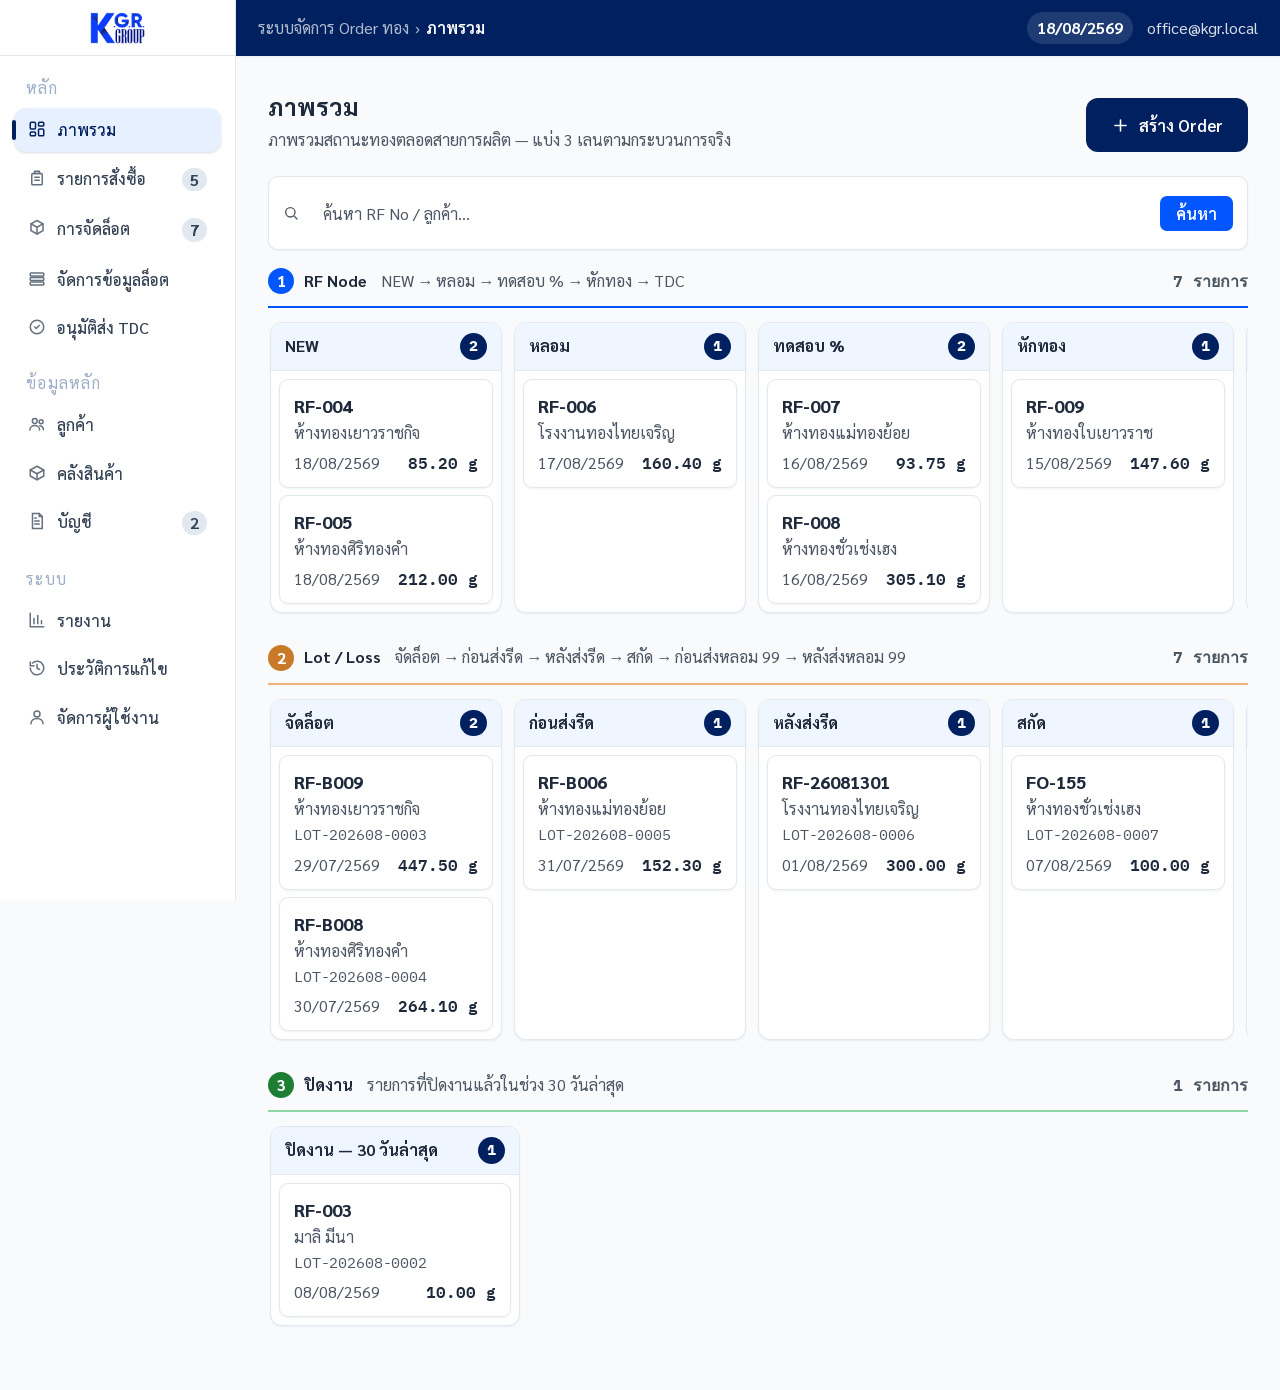
==== commit 12d00e6b: "แก้ไข" ====
--- a/index.html
+++ b/index.html
@@ -249,18 +249,37 @@
    FORM ELEMENTS
    ============================================================ */
 .field{display:flex; flex-direction:column; gap:6px;}
-.field label{font-size:16px; font-weight:600; color:var(--text-primary);}
+.field label{font-size:18px; font-weight:600; color:var(--text-primary);}
 .field label .req{color:var(--st-hold-fg); margin-left:2px;}
+.percent-input-lg{font-size:26px !important; font-weight:800 !important; border:2px solid var(--btn-primary) !important; background:var(--card-highlight-bg) !important;}
+.percent-input-lg:disabled{background:var(--zebra) !important; border-color:var(--border) !important; color:var(--text-secondary) !important; font-weight:600 !important;}
 .field .hint{font-size:16px; color:var(--text-secondary);}
 input[type=text], input[type=date], input[type=number], select, textarea{
-  font-family:inherit; font-size:16px; color:var(--text-primary);
+  font-family:inherit; font-size:18px; color:var(--text-primary);
   border:1px solid var(--border-strong); border-radius:10px; padding:13px 14px;
-  min-height:50px;
+  min-height:52px;
   background:var(--surface); width:100%; transition:border-color .12s;
 }
-input.num-input{font-family:'IBM Plex Mono'; text-align:right;}
+input.num-input{font-family:'IBM Plex Mono'; text-align:right; font-size:20px; font-weight:600;}
 input:focus, select:focus, textarea:focus{outline:2px solid var(--btn-primary); outline-offset:1px; border-color:var(--btn-primary); box-shadow:0 0 0 3px rgba(0,86,255,0.12);}
 input:disabled, .input-locked{background:var(--zebra); color:var(--text-secondary); border-color:var(--border); cursor:not-allowed;}
+/* ขาด/เกิน — the ONE field allowed to carry meaningful color (minimal accent rule) */
+input.diff-mismatch{color:var(--st-hold-fg); font-weight:700; border-color:var(--st-hold-bd); background:var(--st-hold-bg);}
+input.diff-match{color:var(--st-done-fg); font-weight:700; border-color:var(--st-done-bd); background:var(--st-done-bg);}
+
+/* Segmented control — replaces dropdowns for ชนิดหลอม / รูปแบบ */
+.seg-control{display:flex; gap:10px; flex-wrap:wrap;}
+.seg-btn{
+  flex:1; min-width:140px; min-height:56px; border-radius:12px; border:2px solid var(--border-strong);
+  background:var(--surface); color:var(--text-primary); font-family:inherit; font-size:18px; font-weight:700;
+  cursor:pointer; display:flex; align-items:center; justify-content:center; gap:8px;
+  transition:border-color .12s var(--ease-out), background .12s var(--ease-out), color .12s var(--ease-out);
+}
+.seg-btn svg{width:20px; height:20px;}
+.seg-btn:hover{border-color:var(--btn-primary);}
+.seg-btn.active{border-color:var(--header-bg); background:var(--header-bg); color:var(--fg-on-dark);}
+.seg-btn:focus-visible{outline:2px solid var(--btn-primary); outline-offset:2px;}
+
 .search-row{display:flex; gap:var(--space-2xs); align-items:center; flex-wrap:wrap;}
 .search-row input{max-width:280px;}
 .search-hint{font-size:16px; color:var(--text-secondary); display:flex; align-items:center; gap:6px;}
@@ -590,6 +609,30 @@
 .panel-head .title{display:flex; align-items:center; gap:9px; font-size:20px; font-weight:700;}
 .panel-head .title svg{width:18px; height:18px; color:var(--btn-primary);}
 .panel-body{padding:var(--space-md);}
+
+/* TDC Approve — per-RF card (replaces a too-wide table) */
+.tdc-card{
+  background:var(--surface); border:1px solid var(--border); border-radius:var(--radius-lg);
+  box-shadow:var(--shadow-sm); margin-bottom:var(--space-md); overflow:hidden;
+}
+.tdc-card-head{
+  display:flex; align-items:center; justify-content:space-between; gap:16px; flex-wrap:wrap;
+  padding:18px 22px; background:var(--zebra); border-bottom:1px solid var(--border);
+}
+.tdc-card-rf{font-size:22px; font-weight:800; color:var(--text-primary);}
+.tdc-card-cust{font-size:16px; color:var(--text-secondary); margin-top:2px;}
+.tdc-card-weight{text-align:right;}
+.tdc-card-weight .val{font-family:'IBM Plex Mono'; font-size:22px; font-weight:700; color:var(--text-primary);}
+.tdc-card-weight .lbl{font-size:14px; color:var(--text-secondary); display:block;}
+.tdc-card-body{padding:22px;}
+.tdc-info-row{display:flex; flex-wrap:wrap; gap:24px; margin-bottom:18px; font-size:17px;}
+.tdc-info-row .item .lbl{font-size:14px; color:var(--text-secondary); display:block; margin-bottom:2px;}
+.tdc-info-row .item .val{font-weight:600; color:var(--text-primary);}
+.tdc-metal-panel{border:1px solid var(--border); border-radius:var(--radius-md); margin-bottom:14px; overflow:hidden;}
+.tdc-metal-head{padding:10px 16px; background:var(--zebra); border-bottom:1px solid var(--border); display:flex; align-items:center; gap:10px;}
+.tdc-metal-body{padding:16px; display:grid; grid-template-columns:repeat(3,1fr); gap:14px;}
+@media (max-width:680px){ .tdc-metal-body{grid-template-columns:1fr;} }
+.tdc-card-foot{padding:16px 22px; border-top:1px solid var(--border); display:flex; justify-content:flex-end; gap:10px;}
 
 /* calc table */
 .calc-service-row{margin-bottom:14px;}
@@ -875,22 +918,23 @@
 
 /* ---------- ORDERS ---------- */
 const ORDERS = [
-  {rf:'NN-123', date:'14/08/2569', cust:'ห้างทองแม่ทองสุก', w:'100.00', status:'sched', statusLabel:'นัดทอง'},
-  {rf:'RF-B001', date:'04/08/2569', cust:'ห้างทองเยาวราชกิจ', w:'128.45', status:'info', statusLabel:'NEW'},
-  {rf:'RF-B003', date:'03/08/2569', cust:'ห้างทองชั่วเช่งเฮง', w:'96.20', status:'info', statusLabel:'NEW'},
-  {rf:'RF-B002', date:'03/08/2569', cust:'ห้างทองแม่ทองสุก', w:'412.80', status:'info', statusLabel:'NEW'},
-  {rf:'RF-B005', date:'31/07/2569', cust:'ห้างทองใบเยาวราช', w:'318.90', status:'progress', statusLabel:'หลอม'},
+  {rf:'RF-2569-0079', date:'04/08/2569', cust:'ห้างทองเยาวราชกิจ', w:'128.45', status:'info', statusLabel:'สร้าง Order', station:1, cancelled:false, lotNo:'—', meltedW:'0.00', auCalc:'0.00', auReturn:'0.00', agCalc:'0.00', agReturn:'0.00'},
+  {rf:'RF-2569-0078', date:'03/08/2569', cust:'ห้างทองชั่วเช่งเฮง', w:'96.20', status:'info', statusLabel:'สร้าง Order', station:1, cancelled:false, lotNo:'—', meltedW:'0.00', auCalc:'0.00', auReturn:'0.00', agCalc:'0.00', agReturn:'0.00'},
+  {rf:'RF-2569-0077', date:'03/08/2569', cust:'ห้างทองแม่ทองสุก', w:'412.80', status:'info', statusLabel:'หลอมทองเก่า', station:2, cancelled:false, lotNo:'—', meltedW:'406.10', auCalc:'0.00', auReturn:'0.00', agCalc:'0.00', agReturn:'0.00'},
+  {rf:'RF-2569-0076', date:'31/07/2569', cust:'ห้างทองใบเยาวราช', w:'318.90', status:'progress', statusLabel:'หักทอง', station:4, cancelled:false, lotNo:'LOT-202608-0009', meltedW:'312.50', auCalc:'301.60', auReturn:'286.52', agCalc:'6.25', agReturn:'5.94'},
+  {rf:'RF-2569-0071', date:'26/07/2569', cust:'ห้างทองศิริทองคำ', w:'264.10', status:'progress', statusLabel:'ก่อนส่งรีด', station:5, cancelled:false, lotNo:'LOT-202608-0007', meltedW:'260.80', auCalc:'251.72', auReturn:'239.13', agCalc:'5.22', agReturn:'4.96'},
+  {rf:'RF-2569-0069', date:'24/07/2569', cust:'โรงงานทองไทยเจริญ', w:'447.50', status:'progress', statusLabel:'ก่อนส่งสกัด', station:7, cancelled:false, lotNo:'LOT-202608-0006', meltedW:'441.00', auCalc:'425.56', auReturn:'404.28', agCalc:'8.82', agReturn:'8.38'},
+  {rf:'RF-2569-0075', date:'28/07/2569', cust:'โรงงานทองไทยเจริญ', w:'220.10', status:'done', statusLabel:'ปิดงาน', station:9, cancelled:false, lotNo:'LOT-202608-0002', meltedW:'216.90', auCalc:'209.30', auReturn:'198.84', agCalc:'4.34', agReturn:'4.12'},
+  {rf:'RF-2569-0060', date:'20/07/2569', cust:'ห้างทองแม่ทองย้อย', w:'150.00', status:'hold', statusLabel:'ยกเลิก', station:1, cancelled:true, lotNo:'—', meltedW:'0.00', auCalc:'0.00', auReturn:'0.00', agCalc:'0.00', agReturn:'0.00'},
 ];
 const ORDER_TABS = [
-  {key:'all', label:'ทั้งหมด', count:5},
-  {key:'new', label:'NEW', count:3},
-  {key:'melt', label:'หลอม', count:1},
-  {key:'test', label:'ทดสอบ %', count:0},
-  {key:'sched', label:'นัดทอง', count:1},
-  {key:'tdc', label:'TDC', count:1},
-  {key:'lot', label:'จัด Lot', count:6},
-  {key:'closed', label:'ปิดงาน', count:13},
-  {key:'cancel', label:'ยกเลิก', count:1},
+  {key:'all', label:'ทั้งหมด'},
+  {key:'new', label:'สร้าง Order'},
+  {key:'melt', label:'หลอมทองเก่า'},
+  {key:'test', label:'ทดสอบ %'},
+  {key:'deduct', label:'หักทอง'},
+  {key:'closed', label:'ปิดงาน'},
+  {key:'cancel', label:'ยกเลิก'},
 ];
 
 /* ---------- LOT ALLOCATE (จัด Lot) ---------- */
@@ -950,22 +994,6 @@
 ];
 const CUSTOMERS_TRASH = [
   {name:'ทองไทย เอ็กซ์ปอร์ต', phone:'021239999', orders:0, date:'02/08/2569', deletedBy:'สุดา บัญชีทอง', deletedAt:'10/08/2569 14:20'},
-];
-
-/* ---------- STOCK ---------- */
-const STOCK_PREP_STATS = {receivedTotal:'1,763.90', meltedTotal:'1,498.91', au:'652.25', auBack:'519.03', ag:'307.13', agBack:'291.77'};
-const STOCK_DONE_STATS = {receivedTotal:'17,276.50', meltedTotal:'17,226.06', au:'15,692.39', auBack:'5,099.45', ag:'731.34', agBack:'694.78'};
-const STOCK_ROWS = [
-  {rf:'37517', cust:'นายศุภพัฒน์ ตริเทพาสัมพัทธ์', lot:'LOT-202608-0015', date:'18/08/2569', status:'progress', statusLabel:'ปิดงานแล้ว', w:'1,984.70'},
-  {rf:'RF-TT-001', cust:'ห้างทองชั่วเช่งเฮง', lot:'LOT-202608-0016', date:'17/08/2569', status:'done', statusLabel:'หลอม99 แล้ว', w:'100.00'},
-  {rf:'37461', cust:'นายศุภพัฒน์ ตริเทพาสัมพัทธ์', lot:'LOT-202608-0014', date:'15/08/2569', status:'progress', statusLabel:'ปิดงานแล้ว', w:'343.90'},
-  {rf:'AA-555', cust:'ห้างทองเยาวราชกิจ', lot:'—', date:'14/08/2569', status:'progress', statusLabel:'ปิดงานแล้ว', w:'100.00'},
-  {rf:'RF-20260814-001', cust:'วิไล รุ่งเรือง', lot:'LOT-202608-0013', date:'14/08/2569', status:'progress', statusLabel:'ปิดงานแล้ว', w:'9,999.00'},
-  {rf:'RO-3', cust:'ห้างทองชั่วเช่งเฮง', lot:'LOT-202608-0012', date:'13/08/2569', status:'progress', statusLabel:'ปิดงานแล้ว', w:'100.00'},
-  {rf:'RO-2', cust:'ห้างทองใบเยาวราช', lot:'LOT-202608-0011', date:'13/08/2569', status:'progress', statusLabel:'ปิดงานแล้ว', w:'100.00'},
-  {rf:'RO-1', cust:'ห้างทองแม่ทองย้อย', lot:'LOT-202608-0014', date:'13/08/2569', status:'progress', statusLabel:'ปิดงานแล้ว', w:'100.00'},
-  {rf:'RF-TEST', cust:'สมชาย ใจดี', lot:'—', date:'13/08/2569', status:'progress', statusLabel:'ปิดงานแล้ว', w:'100.00'},
-  {rf:'RF-26081301', cust:'โรงงานทองไทยเจริญ', lot:'—', date:'13/08/2569', status:'sched', statusLabel:'จัด Lot แล้ว', w:'300.00'},
 ];
 
 /* ---------- ACCOUNTING / INVOICES ---------- */
@@ -1143,6 +1171,19 @@
   const d = new Date();
   return String(d.getDate()).padStart(2,'0')+'/'+String(d.getMonth()+1).padStart(2,'0')+'/'+(d.getFullYear()+543);
 }
+function wfIsValidRfNo(rf){
+  return /^RF-2569-\d{4}$/.test(String(rf||'').trim());
+}
+function wfParseThaiDate(str){
+  const m = /^(\d{1,2})\/(\d{1,2})\/(\d{4})$/.exec(String(str||'').trim());
+  if(!m) return null;
+  return parseInt(m[3],10)*10000 + parseInt(m[2],10)*100 + parseInt(m[1],10);
+}
+function wfIsFutureDate(str){
+  const d = wfParseThaiDate(str), t = wfParseThaiDate(todayStr());
+  if(d==null || t==null) return false;
+  return d > t;
+}
 
 const WfFormula = {
   diffWeight(declared, received){ return wfRound2(wfNum(declared) - wfNum(received)); },
@@ -1177,7 +1218,12 @@
     station6: { sumWeighedAfterRolling:null, confirmation:{receiverName:'',senderName:'',timestamp:null} },
     station7: { weighedBeforeExtractionTable:null, panel:{sumWeighedAfterRolling:null,sumWeighedBeforeExtraction:null}, confirmation:{receiverName:'',senderName:'',timestamp:null} },
     station8: { rows:[], panel:{sumWeighedAfterRolling:null,sumWeighedBeforeExtraction:null,sumBeforeMelt99Au:null,sumBeforeMelt99Ag:null,totalWeighedAuAg:null,inputThroughMachineAu:null,inputThroughMachineAg:null}, confirmation:{receiverName:'',senderName:'',timestamp:null} },
-    station9: { panel:{percentAuAfter:99.99,percentAgAfter:99.99,sumWeighedAfterMelt99Au:null,drossWeight:null,shortageGrams:null,tester:'',testDate:todayStr()}, closeJob:{closedBy:null,closedAt:null} },
+    station9: { panel:{
+      percentAuAfter:99.99, percentAgAfter:99.99,
+      sumWeighedAfterMelt99Au:null, drossWeightAu:null, shortageGramsAu:null,
+      sumWeighedAfterMelt99Ag:null, drossWeightAg:null, shortageGramsAg:null,
+      tester:'', testDate:todayStr(),
+    }, closeJob:{closedBy:null,closedAt:null} },
     station10: { summary:{}, decision:null, decidedBy:null, decidedAt:null },
   };
 }
@@ -1187,7 +1233,8 @@
 function wfSyncOrdersTable(){
   const idx = ORDERS.findIndex(o=>o.rf === order.rfNo);
   const st = WF_STATIONS.find(s=>s.n===state.wfCurrent) || WF_STATIONS[0];
-  const colorMap = {1:'info',2:'progress',3:'progress',4:'sched',5:'info',6:'done',7:'sched',8:'hold',9:'done',10:'sched'};
+  const colorMap = {1:'info',2:'info',3:'info',4:'progress',5:'progress',6:'progress',7:'progress',8:'progress',9:'done',10:'done'};
+  const s4 = order.station4;
   const record = {
     rf: order.rfNo,
     date: order.station1.receiveDate || todayStr(),
@@ -1196,6 +1243,11 @@
     status: colorMap[state.wfCurrent] || 'info',
     statusLabel: st.label,
     station: state.wfCurrent,
+    lotNo: order.lotNo || '—',
+    meltedW: wfFmt(wfNum(order.station2.weightAfterMeltAu)),
+    auCalc: wfFmt(s4.auCalculatedWeight), auReturn: wfFmt(s4.auReturnWeight),
+    agCalc: wfFmt(s4.agCalculatedWeight), agReturn: wfFmt(s4.agReturnWeight),
+    cancelled: idx>=0 ? ORDERS[idx].cancelled : false,
   };
   if(idx >= 0) ORDERS[idx] = record; else ORDERS.unshift(record);
 }
@@ -1386,6 +1438,7 @@
 }
 
 function wfRefresh(){
+  if(state.page==='workflow') renderBreadcrumb();
   const stepperEl = $('#wfStepper');
   if(stepperEl){
     stepperEl.innerHTML = WF_STATIONS.map(s=>{
@@ -1412,8 +1465,8 @@
   return `
     <div class="panel"><div class="panel-body">
       <div class="grid grid-2" style="margin-bottom:16px;">
-        <div class="field"><label>RF No<span class="req">*</span></label><input type="text" id="wf_s1_rfNo" value="${esc(s.rfNo)}"></div>
-        <div class="field"><label>วันที่รับ<span class="req">*</span></label><input type="text" id="wf_s1_receiveDate" value="${esc(s.receiveDate)}"></div>
+        <div class="field"><label>RF No<span class="req">*</span></label><input type="text" id="wf_s1_rfNo" value="${esc(s.rfNo)}" placeholder="RF-2569-xxxx"></div>
+        <div class="field"><label>วันที่รับ</label><input type="text" class="input-locked" id="wf_s1_receiveDate" value="${esc(s.receiveDate)}" disabled></div>
       </div>
       <div class="grid grid-2" style="margin-bottom:16px;">
         <div class="field"><label>ลูกค้า<span class="req">*</span></label>
@@ -1423,26 +1476,24 @@
           </select>
         </div>
         <div class="field"><label>ชนิดหลอม<span class="req">*</span></label>
-          <select id="wf_s1_metalType">
-            <option value="">เลือกชนิดหลอม</option>
-            <option value="gold" ${s.metalType==='gold'?'selected':''}>ทอง (Au)</option>
-            <option value="silver" ${s.metalType==='silver'?'selected':''}>เงิน (Ag)</option>
-          </select>
+          <div class="seg-control" id="wf_s1_metalType_seg">
+            <button type="button" class="seg-btn ${s.metalType==='gold'?'active':''}" data-seg-value="gold">ทอง (Au)</button>
+            <button type="button" class="seg-btn ${s.metalType==='silver'?'active':''}" data-seg-value="silver">เงิน (Ag)</button>
+          </div>
         </div>
       </div>
       <div class="grid grid-3" style="margin-bottom:16px;">
         <div class="field"><label>น้ำหนักแจ้ง (g)<span class="req">*</span></label><input class="num-input" type="text" id="wf_s1_declaredWeight" value="${s.declaredWeight??''}" placeholder="0.00"></div>
         <div class="field"><label>น้ำหนักรับ (g)<span class="req">*</span></label><input class="num-input" type="text" id="wf_s1_receivedWeight" value="${s.receivedWeight??''}" placeholder="0.00"></div>
-        <div class="field"><label>ขาด/เกิน (g)</label><input class="num-input input-locked" type="text" id="wf_s1_diffWeight" value="${wfFmt(s.diffWeight)}" disabled></div>
+        <div class="field"><label>ขาด/เกิน (g)</label><input class="num-input input-locked ${s.diffWeight===0?'diff-match':(s.diffWeight!=null?'diff-mismatch':'')}" type="text" id="wf_s1_diffWeight" value="${wfFmt(s.diffWeight)}" disabled></div>
       </div>
       <div class="grid grid-2">
         <div class="field"><label>รายละเอียด</label><input type="text" id="wf_s1_detail" value="${esc(s.detail)}" placeholder="รายละเอียดเพิ่มเติม"></div>
         <div class="field"><label>รูปแบบ<span class="req">*</span></label>
-          <select id="wf_s1_jobFormat">
-            <option value="">เลือกรูปแบบ</option>
-            <option value="bar" ${s.jobFormat==='bar'?'selected':''}>แบบแท่ง</option>
-            <option value="pellet" ${s.jobFormat==='pellet'?'selected':''}>แบบเม็ด</option>
-          </select>
+          <div class="seg-control" id="wf_s1_jobFormat_seg">
+            <button type="button" class="seg-btn ${s.jobFormat==='bar'?'active':''}" data-seg-value="bar">แบบแท่ง</button>
+            <button type="button" class="seg-btn ${s.jobFormat==='pellet'?'active':''}" data-seg-value="pellet">แบบเม็ด</button>
+          </div>
         </div>
       </div>
     </div></div>
@@ -1467,7 +1518,7 @@
           <div class="field"><label>น้ำหนักตัวอย่างลูกค้า (Au)</label><input class="num-input" type="text" id="wf_s2_customerSampleWeightAu" value="${s.customerSampleWeightAu??''}" placeholder="0.00"></div>
         </div>
         <div class="grid grid-2">
-          <div class="field"><label>ขาด (Au)</label><input class="num-input input-locked" type="text" id="wf_s2_shortageAu" value="${wfFmt(s.shortageAu)}" disabled></div>
+          <div class="field"><label>ขาด (Au)</label><input class="num-input input-locked ${s.shortageAu===0?'diff-match':(s.shortageAu!=null?'diff-mismatch':'')}" type="text" id="wf_s2_shortageAu" value="${wfFmt(s.shortageAu)}" disabled></div>
           <div class="field"><label>ขี้เบ้า (Au)</label><input class="num-input" type="text" id="wf_s2_drossAu" value="${s.drossAu??''}" placeholder="0.00"></div>
         </div>
       </div>
@@ -1482,7 +1533,7 @@
           <div class="field"><label>น้ำหนักตัวอย่างลูกค้า (Ag)</label><input class="num-input" type="text" id="wf_s2_customerSampleWeightAg" value="${s.customerSampleWeightAg??''}" placeholder="0.00" ${isSilver?'':'disabled'}></div>
         </div>
         <div class="grid grid-2">
-          <div class="field"><label>ขาด (Ag)</label><input class="num-input input-locked" type="text" id="wf_s2_shortageAg" value="${wfFmt(s.shortageAg)}" disabled></div>
+          <div class="field"><label>ขาด (Ag)</label><input class="num-input input-locked ${s.shortageAg===0?'diff-match':(s.shortageAg!=null?'diff-mismatch':'')}" type="text" id="wf_s2_shortageAg" value="${wfFmt(s.shortageAg)}" disabled></div>
           <div class="field"><label>ขี้เบ้า (Ag)</label><input class="num-input" type="text" id="wf_s2_drossAg" value="${s.drossAg??''}" placeholder="0.00" ${isSilver?'':'disabled'}></div>
         </div>
       </div>
@@ -1500,14 +1551,41 @@
 /* ---------------- STATION 3 — ทดสอบ % ---------------- */
 function wfStationS3(){
   const s = order.station3;
+  const s2 = order.station2;
+  const isSilver = order.metalType === 'silver';
   return `
-    <div class="panel"><div class="panel-body">
-      <div class="grid grid-2" style="margin-bottom:16px;">
-        <div class="field"><label>% Au<span class="req">*</span></label><input class="num-input" type="text" id="wf_s3_percentAu" value="${s.percentAu??''}" placeholder="0.00"></div>
-        <div class="field"><label>% Ag</label><input class="num-input" type="text" id="wf_s3_percentAg" value="${s.percentAg??''}" placeholder="0.00" ${order.metalType==='silver'?'':'disabled'}></div>
-      </div>
-      <div class="field" style="max-width:320px;"><label>ช่างทดสอบ</label><input type="text" class="input-locked" value="${esc(s.testerName||'—')}" disabled></div>
-    </div></div>
+    <div class="panel">
+      <div class="panel-head">ผลทดสอบเปอร์เซ็นต์ความบริสุทธิ์</div>
+      <div class="panel-body">
+        <div class="grid grid-2">
+          <div class="field">
+            <label>% Au<span class="req">*</span></label>
+            <input class="num-input percent-input-lg" type="text" id="wf_s3_percentAu" value="${s.percentAu??''}" placeholder="0.00">
+          </div>
+          <div class="field">
+            <label>% Ag</label>
+            <input class="num-input percent-input-lg" type="text" id="wf_s3_percentAg" value="${s.percentAg??''}" placeholder="0.00" ${isSilver?'':'disabled'}>
+          </div>
+        </div>
+      </div>
+    </div>
+
+    <div class="panel">
+      <div class="panel-head">ข้อมูลอ้างอิงจาก Station 2 (แก้ไขไม่ได้)</div>
+      <div class="panel-body">
+        <div class="grid grid-2" style="margin-bottom:16px;">
+          <div class="field"><label>น้ำหนักตัวอย่าง (g) — Au</label><input class="num-input input-locked" type="text" value="${wfFmt(wfNum(s2.sampleWeightAu))}" disabled></div>
+          <div class="field"><label>น้ำหนักตัวอย่างลูกค้า (g) — Au</label><input class="num-input input-locked" type="text" value="${wfFmt(wfNum(s2.customerSampleWeightAu))}" disabled></div>
+        </div>
+        <div class="grid grid-2" style="${isSilver?'':'opacity:.55;'}">
+          <div class="field"><label>น้ำหนักตัวอย่าง (g) — Ag</label><input class="num-input input-locked" type="text" value="${wfFmt(wfNum(s2.sampleWeightAg))}" disabled></div>
+          <div class="field"><label>น้ำหนักตัวอย่างลูกค้า (g) — Ag</label><input class="num-input input-locked" type="text" value="${wfFmt(wfNum(s2.customerSampleWeightAg))}" disabled></div>
+        </div>
+      </div>
+    </div>
+
+    <div class="field" style="max-width:340px; margin-bottom:16px;"><label>ช่างทดสอบ / ผู้ส่งงาน</label><input type="text" class="input-locked" value="${esc(s.testerName||'—')}" disabled></div>
+
     <div class="table-foot" style="border:none; padding:0; justify-content:flex-end; gap:10px;">
       <button class="btn btn-danger-ghost" id="wf_btnCancel3">ยกเลิก RF-No</button>
       <button class="btn btn-primary" id="wf_btnNext3">ขั้นตอนถัดไป →</button>
@@ -1717,7 +1795,9 @@
 /* ---------------- STATION 9 — ปิดงาน ---------------- */
 function wfStationS9(){
   const p = order.station9.panel;
-  p.shortageGrams = WfFormula.meltShortage(p.sumWeighedAfterMelt99Au, order.station8.panel.sumBeforeMelt99Au);
+  p.shortageGramsAu = WfFormula.meltShortage(p.sumWeighedAfterMelt99Au, order.station8.panel.sumBeforeMelt99Au);
+  p.shortageGramsAg = WfFormula.meltShortage(p.sumWeighedAfterMelt99Ag, order.station8.panel.sumBeforeMelt99Ag);
+  if(p.sumWeighedAfterMelt99Ag == null) p.sumWeighedAfterMelt99Ag = order.station8.panel.sumBeforeMelt99Ag; // 9.15 default อ้างอิงข้อ 8.4/8.8
   const rows = order.station8.rows.map(r=>`
     <tr><td class="cell-primary">${esc(r.rfNo)}</td><td class="num">${wfFmt(r.percentAu)}%</td><td class="num">${wfFmt(r.auGrams)}</td><td class="num">${wfFmt(r.percentAg)}%</td><td class="num">${wfFmt(r.agGrams)}</td></tr>`).join('');
   return `
@@ -1727,21 +1807,50 @@
         <tbody>${rows}</tbody>
       </table>
     </div>
-    <div class="panel"><div class="panel-body">
-      <div class="grid grid-2" style="margin-bottom:16px;">
-        <div class="field"><label>% Au หลังหลอม 99 (default)</label><input class="num-input" type="text" id="wf_s9_percentAuAfter" value="${p.percentAuAfter}"></div>
-        <div class="field"><label>% Ag หลังหลอม 99 (default)</label><input class="num-input" type="text" id="wf_s9_percentAgAfter" value="${p.percentAgAfter}" ${order.metalType==='silver'?'':'disabled'}></div>
-      </div>
-      <div class="grid grid-3" style="margin-bottom:16px;">
-        <div class="field"><label>ผลรวมน้ำหนักชั่งหลังหลอม 99 (Au)</label><input class="num-input" type="text" id="wf_s9_afterMelt99Au" value="${p.sumWeighedAfterMelt99Au??''}" placeholder="0.00"></div>
-        <div class="field"><label>ขี้เบ้า</label><input class="num-input" type="text" id="wf_s9_dross" value="${p.drossWeight??''}" placeholder="0.00"></div>
-        <div class="field"><label>ขาด (g)</label><input class="num-input input-locked" type="text" id="wf_s9_shortage" value="${wfFmt(p.shortageGrams)}" disabled></div>
-      </div>
-      <div class="grid grid-2">
-        <div class="field"><label>ผู้ทดสอบ</label><input type="text" id="wf_s9_tester" value="${esc(p.tester)}" placeholder="ชื่อผู้ทดสอบ"></div>
-        <div class="field"><label>วันที่ทดสอบ</label><input type="text" id="wf_s9_testDate" value="${esc(p.testDate)}"></div>
+
+    <div class="panel"><div class="panel-head">ค่าที่ดึงมาจากขั้นตอนก่อนหน้า</div><div class="panel-body">
+      <div class="grid grid-3">
+        <div class="field"><label>ผลรวมน้ำหนักชั่งหลังรีด</label><input class="num-input input-locked" type="text" value="${wfFmt(order.station6.sumWeighedAfterRolling)}" disabled></div>
+        <div class="field"><label>น้ำหนักชั่งก่อนสกัด</label><input class="num-input input-locked" type="text" value="${wfFmt(order.station7.panel.sumWeighedBeforeExtraction)}" disabled></div>
+        <div class="field"><label>น้ำหนักชั่งรวม (Au+Ag)</label><input class="num-input input-locked" type="text" value="${wfFmt(order.station8.panel.totalWeighedAuAg)}" disabled></div>
       </div>
     </div></div>
+
+    <div class="panel">
+      <div class="panel-head"><span class="badge badge-progress">Au</span></div>
+      <div class="panel-body">
+        <div class="grid grid-2" style="margin-bottom:16px;">
+          <div class="field"><label>ผลรวมน้ำหนักชั่งก่อนหลอม 99 (Au)</label><input class="num-input input-locked" type="text" value="${wfFmt(order.station8.panel.sumBeforeMelt99Au)}" disabled></div>
+          <div class="field"><label>% Au หลังหลอม 99</label><input class="num-input input-locked" type="text" value="${p.percentAuAfter}" disabled></div>
+        </div>
+        <div class="grid grid-3">
+          <div class="field"><label>ผลรวมน้ำหนักชั่งหลังหลอม 99 (Au)<span class="req">*</span></label><input class="num-input" type="text" id="wf_s9_afterMelt99Au" value="${p.sumWeighedAfterMelt99Au??''}" placeholder="0.00"></div>
+          <div class="field"><label>ขี้เบ้า (Au)</label><input class="num-input" type="text" id="wf_s9_drossAu" value="${p.drossWeightAu??''}" placeholder="0.00"></div>
+          <div class="field"><label>ขาด (g) Au</label><input class="num-input input-locked ${p.shortageGramsAu===0?'diff-match':(p.shortageGramsAu!=null?'diff-mismatch':'')}" type="text" id="wf_s9_shortageAu" value="${wfFmt(p.shortageGramsAu)}" disabled></div>
+        </div>
+      </div>
+    </div>
+
+    <div class="panel" style="${order.metalType==='silver'?'':'opacity:.55;'}">
+      <div class="panel-head"><span class="badge badge-sched">Ag</span>${order.metalType==='silver'?'':'<span class="badge badge-hold" style="margin-left:8px;">ปิดใช้งาน — เลือกชนิดหลอม = เงิน ที่ Station 1</span>'}</div>
+      <div class="panel-body">
+        <div class="grid grid-2" style="margin-bottom:16px;">
+          <div class="field"><label>ผลรวมน้ำหนักชั่งก่อนหลอม 99 (Ag)</label><input class="num-input input-locked" type="text" value="${wfFmt(order.station8.panel.sumBeforeMelt99Ag)}" disabled></div>
+          <div class="field"><label>% Ag หลังหลอม 99</label><input class="num-input input-locked" type="text" value="${p.percentAgAfter}" disabled></div>
+        </div>
+        <div class="grid grid-3">
+          <div class="field"><label>ผลรวมน้ำหนักชั่งหลังหลอม 99 (Ag)</label><input class="num-input" type="text" id="wf_s9_afterMelt99Ag" value="${p.sumWeighedAfterMelt99Ag??''}" placeholder="0.00" ${order.metalType==='silver'?'':'disabled'}></div>
+          <div class="field"><label>ขี้เบ้า (Ag)</label><input class="num-input" type="text" id="wf_s9_drossAg" value="${p.drossWeightAg??''}" placeholder="0.00" ${order.metalType==='silver'?'':'disabled'}></div>
+          <div class="field"><label>ขาด (g) Ag</label><input class="num-input input-locked ${p.shortageGramsAg===0?'diff-match':(p.shortageGramsAg!=null?'diff-mismatch':'')}" type="text" id="wf_s9_shortageAg" value="${wfFmt(p.shortageGramsAg)}" disabled></div>
+        </div>
+      </div>
+    </div>
+
+    <div class="grid grid-2" style="margin-bottom:16px;">
+      <div class="field"><label>ผู้ทดสอบ</label><input type="text" class="input-locked" value="${esc(p.tester || 'เจ้าหน้าที่ระบบ (Current User)')}" disabled></div>
+      <div class="field"><label>วันที่ทดสอบ</label><input type="text" class="input-locked" value="${esc(p.testDate)}" disabled></div>
+    </div>
+
     <div class="table-foot" style="border:none; padding:0; justify-content:flex-end;">
       <button class="btn btn-danger" id="wf_btnClose9">ปิดงาน</button>
     </div>
@@ -1840,14 +1949,20 @@
 
 function wfBindStationEvents(){
   // Station 1
-  const s1Metal = $('#wf_s1_metalType');
-  if(s1Metal) s1Metal.addEventListener('change', ()=>{ order.station1.metalType = s1Metal.value; order.metalType = s1Metal.value || null; wfRefresh(); });
-  ['wf_s1_rfNo','wf_s1_receiveDate','wf_s1_detail'].forEach(id=>{
+  $$('#wf_s1_metalType_seg .seg-btn').forEach(btn=>btn.addEventListener('click', ()=>{
+    order.station1.metalType = btn.dataset.segValue;
+    order.metalType = btn.dataset.segValue || null;
+    $$('#wf_s1_metalType_seg .seg-btn').forEach(b=>b.classList.toggle('active', b===btn));
+  }));
+  ['wf_s1_rfNo','wf_s1_detail'].forEach(id=>{
     const el=$('#'+id); if(!el) return;
     el.addEventListener('input', ()=>{ order.station1[id.replace('wf_s1_','')] = el.value; if(id==='wf_s1_rfNo') order.rfNo = el.value; });
   });
-  const s1Job = $('#wf_s1_jobFormat');
-  if(s1Job) s1Job.addEventListener('change', ()=>{ order.station1.jobFormat = s1Job.value; order.jobType = s1Job.value || null; });
+  $$('#wf_s1_jobFormat_seg .seg-btn').forEach(btn=>btn.addEventListener('click', ()=>{
+    order.station1.jobFormat = btn.dataset.segValue;
+    order.jobType = btn.dataset.segValue || null;
+    $$('#wf_s1_jobFormat_seg .seg-btn').forEach(b=>b.classList.toggle('active', b===btn));
+  }));
   const s1Cust = $('#wf_s1_customerName');
   if(s1Cust) s1Cust.addEventListener('change', ()=>{ order.station1.customerName = s1Cust.value; });
   ['wf_s1_declaredWeight','wf_s1_receivedWeight'].forEach(id=>{
@@ -1855,13 +1970,21 @@
     el.addEventListener('input', ()=>{
       order.station1[id.replace('wf_s1_','')] = el.value;
       order.station1.diffWeight = WfFormula.diffWeight(order.station1.declaredWeight, order.station1.receivedWeight);
-      $('#wf_s1_diffWeight').value = wfFmt(order.station1.diffWeight);
+      const diffEl = $('#wf_s1_diffWeight');
+      diffEl.value = wfFmt(order.station1.diffWeight);
+      wfPaintDiffField(diffEl, order.station1.diffWeight === 0);
     });
   });
   const btnNext1 = $('#wf_btnNext1');
   if(btnNext1) btnNext1.addEventListener('click', ()=>{
     if(!order.station1.rfNo || !order.station1.customerName || !order.station1.metalType || order.station1.declaredWeight==null || order.station1.receivedWeight==null || !order.station1.jobFormat){
       toast('กรุณากรอกข้อมูลที่มี * ให้ครบก่อน'); return;
+    }
+    if(!wfIsValidRfNo(order.station1.rfNo)){
+      toast('รูปแบบ RF No ไม่ถูกต้อง — ต้องเป็น RF-2569-xxxx (ตัวเลข 4 หลัก)'); return;
+    }
+    if(wfIsFutureDate(order.station1.receiveDate)){
+      toast('วันที่รับต้องไม่เกินวันที่ปัจจุบัน'); return;
     }
     wfOpenConfirmModal({title:'ยืนยันขั้นตอนถัดไป — Station 1 → 2', receiverLabel:'ผู้รับ (ช่างหลอม)', senderLabel:'ผู้ส่ง',
       onConfirm:(receiver)=>{
@@ -1879,8 +2002,8 @@
       order.station2[id.replace('wf_s2_','')] = el.value;
       order.station2.shortageAu = WfFormula.shortage(order.station2.weightAfterMeltAu, order.station2.sampleWeightAu, order.station2.customerSampleWeightAu, order.station1.receivedWeight);
       order.station2.shortageAg = WfFormula.shortage(order.station2.weightAfterMeltAg, order.station2.sampleWeightAg, order.station2.customerSampleWeightAg, order.station1.receivedWeight);
-      $('#wf_s2_shortageAu').value = wfFmt(order.station2.shortageAu);
-      $('#wf_s2_shortageAg').value = wfFmt(order.station2.shortageAg);
+      const shortAuEl = $('#wf_s2_shortageAu'); shortAuEl.value = wfFmt(order.station2.shortageAu); wfPaintDiffField(shortAuEl, order.station2.shortageAu===0);
+      const shortAgEl = $('#wf_s2_shortageAg'); shortAgEl.value = wfFmt(order.station2.shortageAg); wfPaintDiffField(shortAgEl, order.station2.shortageAg===0);
     });
   });
   const btnNext2 = $('#wf_btnNext2');
@@ -1984,13 +2107,15 @@
   });
 
   // Station 9
-  ['wf_s9_percentAuAfter','wf_s9_percentAgAfter','wf_s9_afterMelt99Au','wf_s9_dross','wf_s9_tester','wf_s9_testDate'].forEach(id=>{
+  ['wf_s9_afterMelt99Au','wf_s9_drossAu','wf_s9_afterMelt99Ag','wf_s9_drossAg'].forEach(id=>{
     const el=$('#'+id); if(!el) return;
-    const key = {wf_s9_percentAuAfter:'percentAuAfter', wf_s9_percentAgAfter:'percentAgAfter', wf_s9_afterMelt99Au:'sumWeighedAfterMelt99Au', wf_s9_dross:'drossWeight', wf_s9_tester:'tester', wf_s9_testDate:'testDate'}[id];
+    const key = {wf_s9_afterMelt99Au:'sumWeighedAfterMelt99Au', wf_s9_drossAu:'drossWeightAu', wf_s9_afterMelt99Ag:'sumWeighedAfterMelt99Ag', wf_s9_drossAg:'drossWeightAg'}[id];
     el.addEventListener('input', ()=>{
       order.station9.panel[key] = el.value;
-      order.station9.panel.shortageGrams = WfFormula.meltShortage(order.station9.panel.sumWeighedAfterMelt99Au, order.station8.panel.sumBeforeMelt99Au);
-      const shortageEl = $('#wf_s9_shortage'); if(shortageEl) shortageEl.value = wfFmt(order.station9.panel.shortageGrams);
+      order.station9.panel.shortageGramsAu = WfFormula.meltShortage(order.station9.panel.sumWeighedAfterMelt99Au, order.station8.panel.sumBeforeMelt99Au);
+      order.station9.panel.shortageGramsAg = WfFormula.meltShortage(order.station9.panel.sumWeighedAfterMelt99Ag, order.station8.panel.sumBeforeMelt99Ag);
+      const shortageAuEl = $('#wf_s9_shortageAu'); if(shortageAuEl){ shortageAuEl.value = wfFmt(order.station9.panel.shortageGramsAu); wfPaintDiffField(shortageAuEl, order.station9.panel.shortageGramsAu===0); }
+      const shortageAgEl = $('#wf_s9_shortageAg'); if(shortageAgEl){ shortageAgEl.value = wfFmt(order.station9.panel.shortageGramsAg); wfPaintDiffField(shortageAgEl, order.station9.panel.shortageGramsAg===0); }
     });
   });
   const btnClose9 = $('#wf_btnClose9');
@@ -2164,7 +2289,20 @@
    ORDERS
    ============================================================ */
 function pageOrders(){
-  const rows = ORDERS.map(o=>`
+  // map each tab key -> the station number it represents (via WF_STATIONS), if any
+  const tabToStation = {};
+  WF_STATIONS.forEach(s=>{ tabToStation[s.key] = s.n; });
+
+  function matchesTab(o, tabKey){
+    if(tabKey==='all') return !o.cancelled;
+    if(tabKey==='cancel') return !!o.cancelled;
+    if(o.cancelled) return false;
+    return o.station === tabToStation[tabKey];
+  }
+
+  const visible = ORDERS.filter(o=>matchesTab(o, state.orderTab));
+
+  const rows = visible.map(o=>`
     <tr class="clickable" data-detail="${esc(o.rf)}">
       <td class="cell-primary">${esc(o.rf)}</td>
       <td>${esc(o.date)}</td>
@@ -2174,14 +2312,14 @@
       <td class="right">
         <div class="table-actions">
           <button class="icon-btn" title="ดูรายละเอียด" data-detail="${esc(o.rf)}">${iconEye()}</button>
-          <button class="icon-btn" title="ยกเลิก Order" data-action="cancel-order" data-rf="${esc(o.rf)}">${iconTrash()}</button>
+          ${o.cancelled ? '' : `<button class="icon-btn" title="ยกเลิก Order" data-action="cancel-order" data-rf="${esc(o.rf)}">${iconTrash()}</button>`}
         </div>
       </td>
     </tr>`).join('');
 
   return `
     <div class="page-head">
-      <div><h1>Orders</h1><div class="desc">รายการ Order ทองทั้งหมด แยกตามสถานะการดำเนินงาน</div></div>
+      <div><h1>รายการสั่งซื้อ</h1><div class="desc">รายการ Order ทองทั้งหมด แยกตามสถานะการดำเนินงาน</div></div>
       <button class="btn btn-primary" data-action="new-order">
         <svg viewBox="0 0 24 24" fill="none" stroke="currentColor" stroke-width="2" stroke-linecap="round"><path d="M12 5v14M5 12h14"/></svg>
         สร้าง Order
@@ -2195,7 +2333,10 @@
     </div>
 
     <div class="tabs">
-      ${ORDER_TABS.map(t=>`<div class="tab ${state.orderTab===t.key?'active':''}" data-tab="order" data-key="${t.key}">${esc(t.label)}<span class="count">${t.count}</span></div>`).join('')}
+      ${ORDER_TABS.map(t=>{
+        const n = ORDERS.filter(o=>matchesTab(o, t.key)).length;
+        return `<div class="tab ${state.orderTab===t.key?'active':''}" data-tab="order" data-key="${t.key}">${esc(t.label)}<span class="count">${n}</span></div>`;
+      }).join('')}
     </div>
 
     <div class="table-wrap">
@@ -2204,7 +2345,7 @@
         <tbody>${rows || `<tr class="empty-row"><td colspan="6">ไม่พบรายการในสถานะนี้</td></tr>`}</tbody>
       </table>
       <div class="table-foot">
-        <span>แสดง 1-${ORDERS.length} จาก ${ORDERS.length} รายการ</span>
+        <span>แสดง ${visible.length ? 1 : 0}-${visible.length} จาก ${visible.length} รายการ</span>
         <div class="pager"><button>‹</button><button class="active">1</button><button>›</button></div>
       </div>
     </div>
@@ -2408,40 +2549,92 @@
 /* ============================================================
    TDC APPROVE (อนุมัติส่ง TDC)
    ============================================================ */
-const TDC_APPROVE_DATA = KANBAN_COLS.find(c=>c.key==='tdc')?.items.map(it=>({...it, sampleW:'', custSampleW:''})) || [];
+const TDC_APPROVE_DATA = [
+  ...(KANBAN_COLS.find(c=>c.key==='tdc')?.items.map(it=>({
+    ...it,
+    metalType:'gold',
+    detail:'ทองแท่ง 96.5% รอบส่งออก',
+    declaredWeight: it.w, meltedWeight:'98.75',
+    percentAu:'96.50', percentAg:'0.00',
+    sampleW:'', custSampleW:'', sampleWAg:'', custSampleWAg:'',
+  })) || []),
+  {
+    rf:'RF-2569-0074', cust:'ห้างทองศิริทองคำ', date:'12/08/2569', w:'264.10',
+    metalType:'gold', detail:'ทองเม็ด 96.5% ส่งลูกค้าโดยตรง',
+    declaredWeight:'264.10', meltedWeight:'260.80',
+    percentAu:'96.80', percentAg:'0.00',
+    sampleW:'0.50', custSampleW:'0.50', sampleWAg:'', custSampleWAg:'',
+  },
+  {
+    rf:'RF-2569-0073', cust:'โรงงานทองไทยเจริญ', date:'11/08/2569', w:'447.50',
+    metalType:'silver', detail:'เงินแท่ง 99.9% ส่งออก TDC',
+    declaredWeight:'447.50', meltedWeight:'441.00',
+    percentAu:'0.00', percentAg:'99.90',
+    sampleW:'', custSampleW:'', sampleWAg:'1.20', custSampleWAg:'1.20',
+  },
+  {
+    rf:'RF-2569-0071', cust:'ห้างทองแม่ทองย้อย', date:'09/08/2569', w:'152.30',
+    metalType:'gold', detail:'ทองแท่ง 96.5% รอบส่งออก',
+    declaredWeight:'152.30', meltedWeight:'149.90',
+    percentAu:'96.40', percentAg:'0.00',
+    sampleW:'0.30', custSampleW:'0.30', sampleWAg:'', custSampleWAg:'',
+  },
+];
 
 function pageTdcApprove(){
-  const rows = TDC_APPROVE_DATA.map((r,i)=>`
-    <tr>
-      <td class="cell-primary">${esc(r.rf)}</td>
-      <td>${esc(r.cust)}</td>
-      <td>${esc(r.date)}</td>
-      <td class="num">${esc(r.w)} g</td>
-      <td><input type="text" class="num-input" data-tdc-sample="${i}" placeholder="0.00" value="${esc(r.sampleW)}"></td>
-      <td><input type="text" class="num-input" data-tdc-cust-sample="${i}" placeholder="0.00" value="${esc(r.custSampleW)}"></td>
-      <td class="right"><button class="btn btn-primary btn-sm" data-action="tdc-approve-row" data-idx="${i}">${iconCheckSm()} อนุมัติ</button></td>
-    </tr>`).join('');
+  const cards = TDC_APPROVE_DATA.map((r,i)=>{
+    const isSilver = r.metalType === 'silver';
+    return `
+    <div class="tdc-card">
+      <div class="tdc-card-head">
+        <div>
+          <div class="tdc-card-rf">${esc(r.rf)}</div>
+          <div class="tdc-card-cust">${esc(r.cust)} • รับเมื่อ ${esc(r.date)}</div>
+        </div>
+        <div class="tdc-card-weight"><span class="val">${esc(r.w)} g</span><span class="lbl">น้ำหนักรับ</span></div>
+      </div>
+      <div class="tdc-card-body">
+        <div class="tdc-info-row">
+          <div class="item"><span class="lbl">รายละเอียด</span><span class="val">${esc(r.detail)}</span></div>
+          <div class="item"><span class="lbl">น้ำหนักแจ้ง</span><span class="val">${wfFmt(wfNum(r.declaredWeight))} g</span></div>
+          <div class="item"><span class="lbl">น้ำหนักหลังหลอม</span><span class="val">${wfFmt(wfNum(r.meltedWeight))} g</span></div>
+        </div>
+
+        <div class="tdc-metal-panel">
+          <div class="tdc-metal-head"><span class="badge badge-progress">Au — ทอง</span><span style="font-weight:700; margin-left:auto;">${wfFmt(wfNum(r.percentAu))}%</span></div>
+          <div class="tdc-metal-body">
+            <div class="field"><label>น้ำหนักตัวอย่าง (g)</label><input type="text" class="num-input input-locked" value="${wfFmt(wfNum(r.sampleW))}" disabled></div>
+            <div class="field"><label>น้ำหนักตัวอย่างลูกค้า (g)</label><input type="text" class="num-input input-locked" value="${wfFmt(wfNum(r.custSampleW))}" disabled></div>
+          </div>
+        </div>
+
+        <div class="tdc-metal-panel" style="${isSilver?'':'opacity:.55;'} margin-bottom:0;">
+          <div class="tdc-metal-head"><span class="badge badge-sched">Ag — เงิน</span><span style="font-weight:700; margin-left:auto;">${wfFmt(wfNum(r.percentAg))}%</span>${isSilver?'':'<span class="badge badge-hold" style="margin-left:10px;">Order นี้ไม่มีเงิน</span>'}</div>
+          <div class="tdc-metal-body">
+            <div class="field"><label>น้ำหนักตัวอย่าง (g)</label><input type="text" class="num-input input-locked" value="${wfFmt(wfNum(r.sampleWAg))}" disabled></div>
+            <div class="field"><label>น้ำหนักตัวอย่างลูกค้า (g)</label><input type="text" class="num-input input-locked" value="${wfFmt(wfNum(r.custSampleWAg))}" disabled></div>
+          </div>
+        </div>
+      </div>
+      <div class="tdc-card-foot">
+        <button class="btn btn-danger-ghost" data-action="tdc-reject-row" data-idx="${i}">ปฏิเสธ</button>
+        <button class="btn btn-primary" data-action="tdc-approve-row" data-idx="${i}">${iconCheckSm()} อนุมัติ</button>
+      </div>
+    </div>`;
+  }).join('');
 
   return `
     <div class="page-head">
-      <div><h1>อนุมัติส่ง TDC</h1><div class="desc">ตรวจสอบน้ำหนักตัวอย่างก่อนอนุมัติส่งรายการให้ TDC</div></div>
-    </div>
-
-    <div class="search-row" style="margin-bottom:16px;">
+      <div><h1>อนุมัติส่ง TDC</h1><div class="desc">ตรวจสอบข้อมูลและน้ำหนักตัวอย่างก่อนอนุมัติส่งรายการให้ TDC</div></div>
+      <span class="badge badge-progress" style="font-size:16px; padding:8px 16px;">รออนุมัติ ${TDC_APPROVE_DATA.length} รายการ</span>
+    </div>
+
+    <div class="search-row" style="margin-bottom:20px;">
       <input type="text" placeholder="ค้นหา RF No / ลูกค้า">
       <button class="btn btn-secondary" data-action="manual-search">${iconSearch()} ค้นหา</button>
     </div>
 
-    <div class="table-wrap">
-      <table>
-        <thead><tr>
-          <th>RF No</th><th>ลูกค้า</th><th>วันที่</th><th class="num">น้ำหนักส่ง</th>
-          <th>น้ำหนักตัวอย่าง (g)</th><th>น้ำหนักตัวอย่างลูกค้า (g)</th><th class="right">จัดการ</th>
-        </tr></thead>
-        <tbody>${rows || `<tr class="empty-row"><td colspan="7">ไม่มีรายการรออนุมัติ</td></tr>`}</tbody>
-      </table>
-      <div class="table-foot"><span>แสดง 1-${TDC_APPROVE_DATA.length} จาก ${TDC_APPROVE_DATA.length} รายการ</span><div class="pager"><button>‹</button><button class="active">1</button><button>›</button></div></div>
-    </div>
+    ${cards || `<div class="panel"><div class="panel-body" style="text-align:center; color:var(--text-secondary); padding:40px;">ไม่มีรายการรออนุมัติ</div></div>`}
   `;
 }
 
@@ -2509,7 +2702,25 @@
    STOCK
    ============================================================ */
 function pageStock(){
-  const statBlock = (title, stats, tone)=>`
+  const PREP_STATIONS = [4,5,6,7]; // หักทองเสร็จสิ้น (4) จนถึงก่อนเริ่มหลอม 99 (ก่อน 8)
+  const DONE_STATIONS_MIN = 9;      // ปิดสถานีหลอม 99 (9) เป็นต้นไป
+
+  const active = ORDERS.filter(o=>!o.cancelled);
+  const prepList = active.filter(o=>PREP_STATIONS.includes(o.station));
+  const doneList = active.filter(o=>o.station >= DONE_STATIONS_MIN);
+
+  function aggregate(list){
+    const sum = (key)=> wfFmt(list.reduce((s,o)=>s+wfNum(o[key]), 0));
+    return {
+      receivedTotal: sum('w'), meltedTotal: sum('meltedW'),
+      au: sum('auCalc'), auBack: sum('auReturn'),
+      ag: sum('agCalc'), agBack: sum('agReturn'),
+    };
+  }
+  const prepStats = aggregate(prepList);
+  const doneStats = aggregate(doneList);
+
+  const statBlock = (title, stats)=>`
     <div class="card card-pad" style="flex:1;">
       <div class="section-label">${esc(title)}</div>
       <div class="grid-2" style="margin-bottom:14px;">
@@ -2530,19 +2741,20 @@
       </div>
     </div>`;
 
-  const rows = STOCK_ROWS.map(r=>`
-    <tr class="clickable" data-detail="${esc(r.rf)}">
-      <td class="cell-primary">${esc(r.rf)}</td>
-      <td>${esc(r.cust)}</td>
-      <td>${esc(r.lot)}</td>
-      <td>${esc(r.date)}</td>
-      <td><span class="badge badge-${r.status}">${esc(r.statusLabel)}</span></td>
-      <td class="num">${esc(r.w)} g</td>
+  const stockList = state.stockTab==='done' ? doneList : prepList;
+  const rows = stockList.map(o=>`
+    <tr class="clickable" data-detail="${esc(o.rf)}">
+      <td class="cell-primary">${esc(o.rf)}</td>
+      <td>${esc(o.cust)}</td>
+      <td>${esc(o.lotNo||'—')}</td>
+      <td>${esc(o.date)}</td>
+      <td><span class="badge badge-${o.status}">${esc(o.statusLabel)}</span></td>
+      <td class="num">${esc(o.w)} g</td>
     </tr>`).join('');
 
   return `
     <div class="page-head">
-      <div><h1>Stock</h1><div class="desc">รายการหลอมทองคำตามช่วงวันที่ที่เลือก</div></div>
+      <div><h1>คลังสินค้า</h1><div class="desc">สรุปสต็อกทองคำ/เงิน แบบ Real-time ตามขั้นตอนที่ใบงานกำลังดำเนินอยู่จริง</div></div>
     </div>
 
     <div class="search-row" style="margin-bottom:18px;">
@@ -2552,16 +2764,21 @@
     </div>
 
     <div style="display:flex; gap:16px; margin-bottom:22px; flex-wrap:wrap;">
-      ${statBlock('Stock จัดเตรียม (ยังไม่สกัด — อยู่ในขั้นตอน Operation)', STOCK_PREP_STATS)}
-      ${statBlock('Stock ที่เสร็จสิ้นกระบวนการแล้ว (จบขั้นตอนหลอม 99)', STOCK_DONE_STATS)}
+      ${statBlock('Stock จัดเตรียม (ยังไม่สกัด — ผ่านหักทองแล้ว ก่อนเริ่มหลอม 99)', prepStats)}
+      ${statBlock('Stock ที่เสร็จสิ้นกระบวนการแล้ว (ปิดสถานีหลอม 99)', doneStats)}
+    </div>
+
+    <div class="tabs">
+      <div class="tab ${state.stockTab==='prep'?'active':''}" data-tab="stock" data-key="prep">จัดเตรียม<span class="count">${prepList.length}</span></div>
+      <div class="tab ${state.stockTab==='done'?'active':''}" data-tab="stock" data-key="done">เสร็จสิ้น<span class="count">${doneList.length}</span></div>
     </div>
 
     <div class="table-wrap">
       <table>
         <thead><tr><th>RF-No</th><th>ชื่อลูกค้า</th><th>Lot</th><th>วันที่</th><th>สถานะ</th><th class="num">น้ำหนักได้รับ</th></tr></thead>
-        <tbody>${rows}</tbody>
+        <tbody>${rows || `<tr class="empty-row"><td colspan="6">ไม่มีรายการในสถานะนี้</td></tr>`}</tbody>
       </table>
-      <div class="table-foot"><span>ทั้งหมด 26 รายการ</span><div class="pager"><button>‹</button><button class="active">1</button><button>›</button><span style="margin-left:8px;">10 ต่อหน้า</span></div></div>
+      <div class="table-foot"><span>ทั้งหมด ${stockList.length} รายการ</span><div class="pager"><button>‹</button><button class="active">1</button><button>›</button></div></div>
     </div>
   `;
 }
@@ -2570,6 +2787,13 @@
    ACCOUNTING (บัญชี)
    ============================================================ */
 function pageAccounting(){
+  function invNoSortKey(no){
+    const parts = String(no||'0/0').split('/').map(x=>parseInt(x,10)||0);
+    return (parts[0]||0)*10000 + (parts[1]||0);
+  }
+  const sortedNoNumber = INV_NO_NUMBER.slice().sort((a,b)=> wfParseThaiDate(b.date) - wfParseThaiDate(a.date));
+  const sortedWithNumber = INV_WITH_NUMBER.slice().sort((a,b)=> invNoSortKey(b.no) - invNoSortKey(a.no));
+
   const tabs = [
     {key:'nonum', label:'RF ที่ยังไม่มีเลข Invoice', count:INV_NO_NUMBER.length},
     {key:'withnum', label:'RF ที่มีเลข Invoice', count:INV_WITH_NUMBER.length},
@@ -2581,13 +2805,13 @@
   let body='';
   let colCount = 5;
   if(state.acctTab==='nonum'){
-    body = INV_NO_NUMBER.map(r=>`
+    body = sortedNoNumber.map(r=>`
       <tr>
         <td>${esc(r.date)}</td><td>—</td><td class="cell-primary">${esc(r.cust)}</td><td class="num">${esc(r.total)}</td>
         <td class="right"><button class="btn btn-primary btn-sm" data-action="create-invoice" data-rf="${esc(r.rf)}">${iconDoc()} สร้าง invoice</button></td>
       </tr>`).join('');
   } else if(state.acctTab==='withnum'){
-    body = INV_WITH_NUMBER.map(r=>`
+    body = sortedWithNumber.map(r=>`
       <tr>
         <td>${esc(r.date)}</td><td class="cell-primary">${esc(r.no)}</td><td>${esc(r.cust)}</td><td class="num">${esc(r.total)}</td>
         <td class="right">
@@ -2904,56 +3128,86 @@
 }
 
 /* ---------- PDF PREVIEW (opens as fake new tab) ---------- */
-function pdfPreviewModal(no, docTypeOverride){
+function buildInvoiceHtmlDoc(no, docTypeOverride){
   const DOC_TYPES = ['original','copy1','copy2'];
   let docType = docTypeOverride;
   if(!docType){
-    // derive deterministically from the invoice number so re-opening the same doc shows the same badge
     const key = String(no||'0');
     let sum = 0;
     for(let i=0;i<key.length;i++) sum += key.charCodeAt(i);
     docType = DOC_TYPES[sum % DOC_TYPES.length];
   }
-  return `
-    <div class="modal modal-md" style="padding:0;">
-      <div class="preview-head">
-        <div class="preview-head-title">${iconPdf()} invoice-${esc(no||'69-5')}.pdf</div>
-        <button class="modal-close" data-close-modal aria-label="ปิด">${iconX()}</button>
-      </div>
-      <div class="modal-body" style="background:var(--preview-body-bg); padding:26px;">
-        <div style="background:var(--surface); box-shadow:var(--shadow-md); border-radius:4px; padding:34px 30px; max-width:480px; margin:0 auto; font-family:'Sarabun';">
-          <div style="display:flex; justify-content:space-between; align-items:flex-start; margin-bottom:22px;">
-            <div>
-              <div style="font-weight:700; font-size:16px; color:var(--header-bg);">K.G.R. GROUP</div>
-              <div style="font-size:16px; color:var(--text-secondary); margin-top:2px;">โรงงานหลอมทองคำและโลหะมีค่า</div>
-            </div>
-            <div style="text-align:right;">
-              <div style="font-weight:700; font-size:16px;">ใบแจ้งหนี้ / INVOICE ${docBadge(docType)}</div>
-              <div style="font-size:16px; color:var(--text-secondary);">เลขที่ ${esc(no||'69/5')}</div>
-            </div>
-          </div>
-          <div style="font-size:16px; color:var(--text-secondary); margin-bottom:16px;">วันที่ 18/08/2569</div>
-          <table style="width:100%; border-collapse:collapse; font-size:16px;">
-            <thead><tr style="background:var(--table-head-bg); color:var(--fg-on-dark);"><th style="padding:7px 9px; text-align:left;">รายการ</th><th style="padding:7px 9px; text-align:right;">จำนวนเงิน</th></tr></thead>
-            <tbody>
-              <tr><td style="padding:8px 9px; border-bottom:1px solid var(--border);">ค่าหลอมทอง 99.99% (Lot 202608-0016)</td><td style="padding:8px 9px; text-align:right; border-bottom:1px solid var(--border); font-family:'IBM Plex Mono';">2,450.00</td></tr>
-            </tbody>
-          </table>
-          <div style="display:flex; justify-content:flex-end; margin-top:14px;">
-            <div style="min-width:200px; font-size:16px;">
-              <div style="display:flex; justify-content:space-between; padding:3px 0;"><span>รวมเป็นเงิน</span><span class="num">2,450.00</span></div>
-              <div style="display:flex; justify-content:space-between; padding:3px 0;"><span>ภาษีมูลค่าเพิ่ม 7%</span><span class="num">171.50</span></div>
-              <div style="display:flex; justify-content:space-between; padding:5px 0; font-weight:700; border-top:1px solid var(--text-primary); margin-top:3px;"><span>รวมทั้งสิ้น</span><span class="num">2,621.50</span></div>
-            </div>
-          </div>
-        </div>
-      </div>
-      <div class="modal-foot">
-        <span class="search-hint" style="margin-right:auto;">${iconInfo()} ตรวจสอบเส้น/ระยะขอบก่อนดาวน์โหลดจริง</span>
-        <button class="btn btn-secondary" data-close-modal>ปิด</button>
-        <button class="btn btn-primary" data-action="download-pdf">${iconDownload()} ดาวน์โหลด PDF</button>
-      </div>
-    </div>`;
+  return `<!DOCTYPE html>
+<html lang="th"><head><meta charset="UTF-8">
+<title>invoice-${esc(no||'69-5')}.pdf — Preview</title>
+<link href="https://fonts.googleapis.com/css2?family=Sarabun:wght@400;500;600;700&family=IBM+Plex+Mono:wght@400;600&display=swap" rel="stylesheet">
+<style>
+:root{
+  --header-bg:#002060; --text-primary:#1E293B; --text-secondary:#4B5563; --border:#E2E8F0;
+  --table-head-bg:#003399; --fg-on-dark:#fff; --preview-body-bg:#EFF0F5; --surface:#fff;
+  --shadow-md:0 4px 14px rgba(0,26,51,.12);
+  --doc-original-bg:#FEF9C3; --doc-original-fg:#854D0E; --doc-original-bd:#FDE68A;
+  --doc-copy1-bg:#DCFCE7; --doc-copy1-fg:#166534; --doc-copy1-bd:#86EFAC;
+  --doc-copy2-bg:#DBEAFE; --doc-copy2-fg:#1E40AF; --doc-copy2-bd:#93C5FD;
+}
+*{box-sizing:border-box;}
+body{margin:0; font-family:'Sarabun',sans-serif; background:var(--preview-body-bg); color:var(--text-primary);}
+.toolbar{
+  position:sticky; top:0; background:var(--header-bg); color:#fff; padding:12px 20px;
+  display:flex; align-items:center; justify-content:space-between; font-size:14px; z-index:10;
+}
+.toolbar b{font-weight:700;}
+.toolbar button{
+  background:#fff; color:var(--header-bg); border:none; border-radius:8px; padding:9px 16px;
+  font-weight:700; font-size:13.5px; cursor:pointer; font-family:inherit;
+}
+.page-wrap{padding:32px 20px 60px; display:flex; justify-content:center;}
+.doc-badge{display:inline-flex; align-items:center; font-size:12px; font-weight:700; padding:2px 9px; border-radius:20px; border:1px solid transparent; margin-left:8px;}
+.doc-original{background:var(--doc-original-bg); color:var(--doc-original-fg); border-color:var(--doc-original-bd);}
+.doc-copy1{background:var(--doc-copy1-bg); color:var(--doc-copy1-fg); border-color:var(--doc-copy1-bd);}
+.doc-copy2{background:var(--doc-copy2-bg); color:var(--doc-copy2-fg); border-color:var(--doc-copy2-bd);}
+@media print{ .toolbar{display:none;} .page-wrap{padding:0;} }
+</style></head>
+<body>
+  <div class="toolbar">
+    <span>Preview ก่อนดาวน์โหลด — invoice-${esc(no||'69-5')}.pdf</span>
+    <button onclick="window.print()">ดาวน์โหลด / พิมพ์ PDF</button>
+  </div>
+  <div class="page-wrap">
+    <div style="background:var(--surface); box-shadow:var(--shadow-md); border-radius:4px; padding:34px 30px; max-width:480px; width:100%; font-family:'Sarabun';">
+      <div style="display:flex; justify-content:space-between; align-items:flex-start; margin-bottom:22px;">
+        <div>
+          <div style="font-weight:700; font-size:16px; color:var(--header-bg);">K.G.R. GROUP</div>
+          <div style="font-size:14px; color:var(--text-secondary); margin-top:2px;">โรงงานหลอมทองคำและโลหะมีค่า</div>
+        </div>
+        <div style="text-align:right;">
+          <div style="font-weight:700; font-size:16px;">ใบแจ้งหนี้ / INVOICE ${docBadge(docType)}</div>
+          <div style="font-size:14px; color:var(--text-secondary);">เลขที่ ${esc(no||'69/5')}</div>
+        </div>
+      </div>
+      <div style="font-size:14px; color:var(--text-secondary); margin-bottom:16px;">วันที่ 18/08/2569</div>
+      <table style="width:100%; border-collapse:collapse; font-size:14px;">
+        <thead><tr style="background:var(--table-head-bg); color:var(--fg-on-dark);"><th style="padding:7px 9px; text-align:left;">รายการ</th><th style="padding:7px 9px; text-align:right;">จำนวนเงิน</th></tr></thead>
+        <tbody>
+          <tr><td style="padding:8px 9px; border-bottom:1px solid var(--border);">ค่าหลอมทอง 99.99% (Lot 202608-0016)</td><td style="padding:8px 9px; text-align:right; border-bottom:1px solid var(--border); font-family:'IBM Plex Mono';">2,450.00</td></tr>
+        </tbody>
+      </table>
+      <div style="display:flex; justify-content:flex-end; margin-top:14px;">
+        <div style="min-width:200px; font-size:14px;">
+          <div style="display:flex; justify-content:space-between; padding:3px 0;"><span>รวมเป็นเงิน</span><span>2,450.00</span></div>
+          <div style="display:flex; justify-content:space-between; padding:3px 0;"><span>ภาษีมูลค่าเพิ่ม 7%</span><span>171.50</span></div>
+          <div style="display:flex; justify-content:space-between; padding:5px 0; font-weight:700; border-top:1px solid var(--text-primary); margin-top:3px;"><span>รวมทั้งสิ้น</span><span>2,621.50</span></div>
+        </div>
+      </div>
+    </div>
+  </div>
+</body></html>`;
+}
+function openInvoicePreviewTab(no, docTypeOverride){
+  const html = buildInvoiceHtmlDoc(no, docTypeOverride);
+  const b64 = btoa(unescape(encodeURIComponent(html)));
+  const win = window.open('data:text/html;base64,' + b64, '_blank');
+  if(!win) toast('เบราว์เซอร์บล็อกการเปิดแท็บใหม่ — กรุณาอนุญาต pop-up สำหรับเว็บนี้');
 }
 
 /* ============================================================
@@ -3373,6 +3627,7 @@
     if(group==='order') state.orderTab = key;
     if(group==='lot') state.lotStage = key;
     if(group==='acct') state.acctTab = key;
+    if(group==='stock') state.stockTab = key;
     renderPage();
   }));
 
@@ -3404,18 +3659,15 @@
   $$('[data-action="manual-search"]').forEach(el=>el.addEventListener('click', ()=>toast('ค้นหาแล้ว — โหลดผลลัพธ์ล่าสุด')));
 
   // TDC approve
-  $$('[data-tdc-sample]').forEach(el=>el.addEventListener('change', ()=>{
-    const i = parseInt(el.dataset.tdcSample);
-    if(TDC_APPROVE_DATA[i]) TDC_APPROVE_DATA[i].sampleW = el.value;
-  }));
-  $$('[data-tdc-cust-sample]').forEach(el=>el.addEventListener('change', ()=>{
-    const i = parseInt(el.dataset.tdcCustSample);
-    if(TDC_APPROVE_DATA[i]) TDC_APPROVE_DATA[i].custSampleW = el.value;
-  }));
   $$('[data-action="tdc-approve-row"]').forEach(el=>el.addEventListener('click', ()=>{
     const i = parseInt(el.dataset.idx);
     const row = TDC_APPROVE_DATA[i];
     if(row) toast(`อนุมัติส่ง TDC สำหรับ ${row.rf} เรียบร้อย`);
+  }));
+  $$('[data-action="tdc-reject-row"]').forEach(el=>el.addEventListener('click', ()=>{
+    const i = parseInt(el.dataset.idx);
+    const row = TDC_APPROVE_DATA[i];
+    if(row) toast(`ปฏิเสธรายการ ${row.rf} แล้ว`);
   }));
 
   // Report & Export
@@ -3442,7 +3694,7 @@
   });
   $$('[data-action="cancel-order"]').forEach(el=>el.addEventListener('click', e=>{
     e.stopPropagation();
-    openModal(confirmDeleteModal(el.dataset.rf, 'confirm-cancel-order'));
+    openModal(confirmDeleteModal(el.dataset.rf, 'confirm-cancel-order', `data-rf="${esc(el.dataset.rf)}"`));
     bindModalEvents();
   }));
 
@@ -3498,7 +3750,7 @@
   $$('[data-action="edit-invoice"]').forEach(el=>el.addEventListener('click', ()=>{
     state.invoiceNo = el.dataset.no||null; state.invoiceMode='edit'; state.invoiceTemplate='gold'; goPage('invoice-edit');
   }));
-  $$('[data-action="preview-invoice"]').forEach(el=>el.addEventListener('click', ()=>{ openModal(pdfPreviewModal(el.dataset.no, el.dataset.doctype)); bindModalEvents(); }));
+  $$('[data-action="preview-invoice"]').forEach(el=>el.addEventListener('click', ()=>{ openInvoicePreviewTab(el.dataset.no, el.dataset.doctype); }));
   const genInv = $('[data-action="create-general-invoice"]');
   if(genInv) genInv.addEventListener('click', ()=>{ openModal(invoiceTemplatePickerModal()); bindModalEvents(); });
 
@@ -3506,7 +3758,7 @@
   const draftBtn = $('[data-action="draft-invoice"]');
   if(draftBtn) draftBtn.addEventListener('click', ()=>toast('บันทึกร่างแล้ว'));
   const savePreviewBtn = $('[data-action="save-and-preview-invoice"]');
-  if(savePreviewBtn) savePreviewBtn.addEventListener('click', ()=>{ openModal(pdfPreviewModal(state.invoiceNo||'ใหม่')); bindModalEvents(); });
+  if(savePreviewBtn) savePreviewBtn.addEventListener('click', ()=>{ openInvoicePreviewTab(state.invoiceNo||'ใหม่'); });
   const autoFormula = $('[data-action="auto-formula"]');
   if(autoFormula) autoFormula.addEventListener('click', ()=>toast('คำนวณอัตโนมัติจากสูตร — อัปเดตยอดแล้ว'));
   const showHistInv = $('[data-action="show-history-inv"]');
@@ -3558,25 +3810,6 @@
 function bindModalEvents(){
   $$('[data-close-modal]').forEach(el=>el.addEventListener('click', closeModal));
 
-  // RF detail modal — stepper navigation
-  $$('[data-detail-step]').forEach(el=>el.addEventListener('click', ()=>{
-    state.detailStep = parseInt(el.dataset.detailStep);
-    closeModal(); openModal(genericDetailModal(state.detailRf)); bindModalEvents();
-  }));
-  const saveDetailStep = $('[data-action="save-detail-step"]');
-  if(saveDetailStep) saveDetailStep.addEventListener('click', ()=>{
-    toast(`บันทึกข้อมูล ${state.detailRf} เรียบร้อย`);
-  });
-  const advanceDetailStep = $('[data-action="advance-detail-step"]');
-  if(advanceDetailStep) advanceDetailStep.addEventListener('click', ()=>{
-    if(state.detailStep < RF_DETAIL_STEPS.length){
-      state.detailStep += 1;
-      toast(`ส่งต่อไปขั้นตอน "${RF_DETAIL_STEPS.find(s=>s.n===state.detailStep)?.t}" แล้ว`);
-      closeModal(); openModal(genericDetailModal(state.detailRf)); bindModalEvents();
-    }
-  });
-
-
   // add-customer modal — cascading location dropdowns
   const custProvinceInput = $('#custProvinceInput');
   const custProvince = $('#custProvince');
@@ -3607,17 +3840,16 @@
     state.invoiceNo = null; state.invoiceMode = 'new';
     closeModal(); goPage('invoice-edit');
   }));
-  $$('[data-wizard-step]').forEach(el=>el.addEventListener('click', ()=>{
-    state.wizardStep = parseInt(el.dataset.wizardStep);
-    closeModal(); openModal(orderWizardModal()); bindModalEvents();
-  }));
-  const wizSave = $('[data-action="wizard-save"]');
-  if(wizSave) wizSave.addEventListener('click', ()=>{ toast('บันทึกร่างเรียบร้อย'); closeModal(); });
-  const wizSend = $('[data-action="wizard-send"]');
-  if(wizSend) wizSend.addEventListener('click', ()=>{ toast('ส่งหลอมเรียบร้อย — ย้ายไปขั้นตอนถัดไป'); closeModal(); renderSidebar(); });
 
   const confirmCancelOrder = $('[data-action="confirm-cancel-order"]');
-  if(confirmCancelOrder) confirmCancelOrder.addEventListener('click', ()=>{ toast('ย้าย Order ไปถังขยะแล้ว (กู้คืนได้)'); closeModal(); });
+  if(confirmCancelOrder) confirmCancelOrder.addEventListener('click', (e)=>{
+    const rf = e.currentTarget.dataset.rf;
+    const rec = ORDERS.find(o=>o.rf===rf);
+    if(rec){ rec.cancelled = true; rec.status = 'hold'; rec.statusLabel = 'ยกเลิก'; }
+    toast('ย้าย Order ไปถังขยะแล้ว (กู้คืนได้)');
+    closeModal();
+    if(state.page==='orders') renderPage();
+  });
   const confirmDelCust = $('[data-action="confirm-delete-customer"]');
   if(confirmDelCust) confirmDelCust.addEventListener('click', (e)=>{
     const idx = e.currentTarget.dataset.idx;
@@ -3637,7 +3869,7 @@
   const saveInv = $('[data-action="save-invoice"]');
   if(saveInv) saveInv.addEventListener('click', ()=>{ toast('บันทึก invoice แล้ว — ปุ่ม "แก้ไข" และ "Preview" ใช้งานได้ตลอด'); closeModal(); renderPage(); });
   const doPreview = $('[data-action="do-preview"]');
-  if(doPreview) doPreview.addEventListener('click', (e)=>{ closeModal(); openModal(pdfPreviewModal(e.currentTarget.dataset.no)); bindModalEvents(); });
+  if(doPreview) doPreview.addEventListener('click', (e)=>{ closeModal(); openInvoicePreviewTab(e.currentTarget.dataset.no); });
   const dlPdf = $('[data-action="download-pdf"]');
   if(dlPdf) dlPdf.addEventListener('click', ()=>toast('ดาวน์โหลด PDF สำเร็จ'));
 
@@ -3652,7 +3884,51 @@
 renderBreadcrumb();
 renderPage();
 
-/* ---------- Enter key advances focus to next field ---------- */
+/* ---------- Numeric-only input lock for all weight/number fields (.num-input) ---------- */
+function wfNumericKeyGuard(e){
+  const navKeys = ['Backspace','Delete','Tab','Escape','Enter','ArrowLeft','ArrowRight','ArrowUp','ArrowDown','Home','End'];
+  if(navKeys.includes(e.key)) return;
+  if(e.ctrlKey || e.metaKey) return; // allow copy/paste/select-all shortcuts
+  if(e.key === '.'){
+    if(e.target.value.includes('.')) e.preventDefault(); // only one decimal point allowed
+    return;
+  }
+  if(!/^[0-9]$/.test(e.key)) e.preventDefault(); // block letters, symbols, spacebar, Thai/English text
+}
+document.addEventListener('keydown', (e)=>{
+  if(e.target && e.target.classList && e.target.classList.contains('num-input')) wfNumericKeyGuard(e);
+});
+document.addEventListener('input', (e)=>{
+  const el = e.target;
+  if(!(el && el.classList && el.classList.contains('num-input'))) return;
+  let v = el.value.replace(/[^0-9.]/g, ''); // strip anything pasted/IME-typed that isn't digit/dot
+  const firstDot = v.indexOf('.');
+  if(firstDot !== -1) v = v.slice(0, firstDot+1) + v.slice(firstDot+1).replace(/\./g, '');
+  if(v !== el.value){
+    const pos = el.selectionStart - (el.value.length - v.length);
+    el.value = v;
+    try{ el.setSelectionRange(pos, pos); }catch(_){}
+  }
+});
+/* Auto-apply inputmode="decimal" (big numeric keypad on mobile/tablet) to every .num-input, present or future */
+(function(){
+  function applyDecimalMode(root){
+    (root.querySelectorAll ? root : document).querySelectorAll('.num-input:not([inputmode])').forEach(el=>{
+      el.setAttribute('inputmode','decimal');
+    });
+  }
+  applyDecimalMode(document);
+  new MutationObserver(()=>applyDecimalMode(document)).observe(document.body, {childList:true, subtree:true});
+})();
+
+/* ---------- Minimal-accent rule: colour ONLY the ขาด/เกิน diff field ---------- */
+function wfPaintDiffField(el, isMatch){
+  if(!el) return;
+  el.classList.remove('diff-match','diff-mismatch');
+  el.classList.add(isMatch ? 'diff-match' : 'diff-mismatch');
+}
+
+
 document.addEventListener('keydown', (e)=>{
   if(e.key !== 'Enter') return;
   const el = e.target;
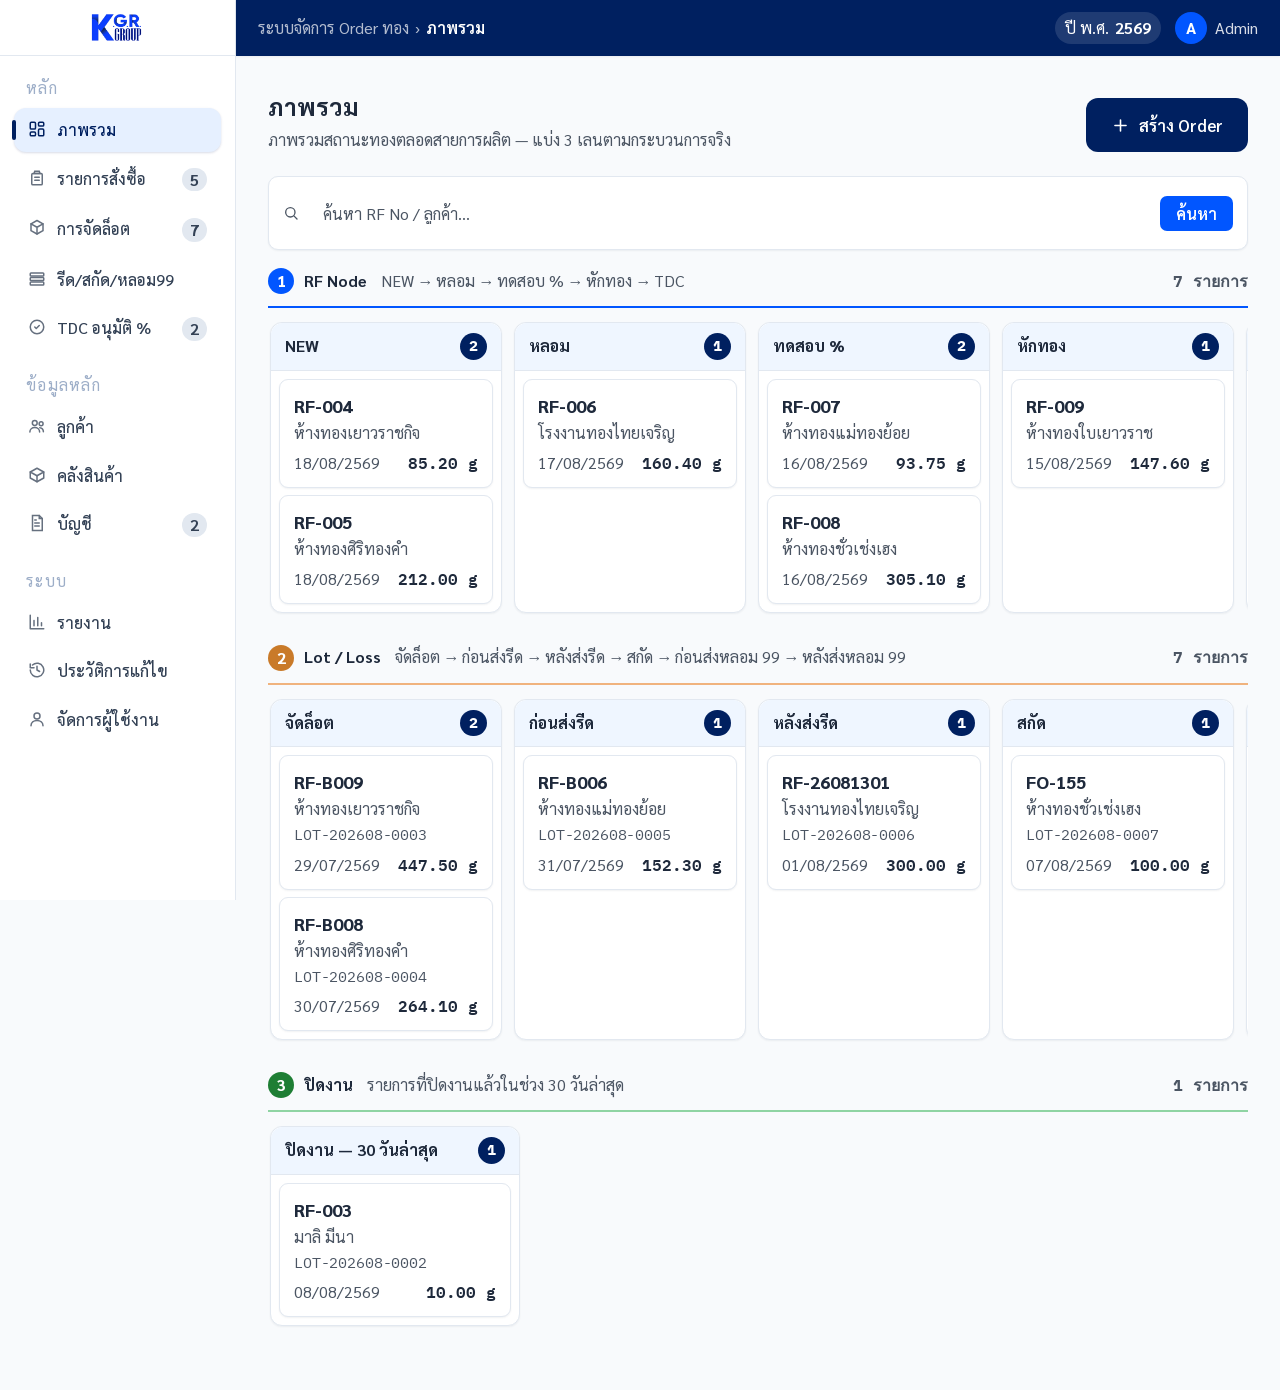
==== commit ca01e645: "แก้ไข" ====
--- a/index.html
+++ b/index.html
@@ -1,3975 +1,80 @@
 <!DOCTYPE html>
 <html lang="th">
 <head>
-<meta charset="UTF-8">
-<meta name="viewport" content="width=device-width, initial-scale=1.0">
-<title>KGR Group — ระบบจัดการ Order ทอง (Prototype v2)</title>
-<link rel="preconnect" href="https://fonts.googleapis.com">
-<link rel="preconnect" href="https://fonts.gstatic.com" crossorigin>
-<link href="https://fonts.googleapis.com/css2?family=Sarabun:wght@400;500;600;700&family=IBM+Plex+Mono:wght@400;500;600&display=swap" rel="stylesheet">
-<style>
-/* Hallmark · redesign pass 3 · preserved: all copy/IA/routes, Sarabun+IBM Plex Mono
- * pass 1 fixed: re-drawn browser chrome, missing :focus-visible/reduced-motion, zero mobile breakpoints
- * pass 2 fixed: hex→OKLCH token conversion, zero mid-render hex, outline-based focus rings,
- * emoji→SVG icon, transition:all→explicit properties + named easings
- * pass 3 — enterprise B2B SaaS brand enforcement:
- *  · Primary #002060 (navy) → Topbar, primary CTA button, active-nav state
- *  · Accent  #0056FF (bright blue) → badges, focus rings, hover states, highlights
- *  · Canvas  #F8FAFC (page-bg/main-bg) vs Surface #FFFFFF (sidebar/cards/inputs) — two-tone depth
- *  · Border  #E2E8F0 on every card/table hairline
- *  · new --surface token split out of the old --page-bg (was conflating "white card" with
- *    "page canvas" — now distinct, so cards stay white even though the canvas is grey)
- *  · sidebar active state redesigned as soft blue-tint pill (sidebar is white now, needs
- *    contrast) with navy text/icon + rounded left indicator bar
- * pass 4 — Hallmark layout/structure/spacing discipline only (NOT colors/fonts —
- * those stay 100% KGR brand: #002060 / #0056FF / #F8FAFC / Sarabun + IBM Plex Mono):
- *  · added --space-3xs…--space-3xl 4pt spacing scale tokens
- *  · applied scale to macro layout rhythm: .content, .page-head, .card-pad, .lane-wrap,
- *    .search-row, .section-label, .grid-2/3/4 gaps, .modal-body, .panel-body
- *  · functional reqs already in place from prior passes: ยอดรวม column removed from
- *    Invoice ทั่วไป, editable เลขที่ Invoice + วันที่, blank + silver-extraction
- *    templates, 5-step flow (รับงาน→ส่งหลอม→ทดสอบ%→คิดค่าใช้จ่าย→ส่งให้TDC),
- *    document-type badges (ต้นฉบับ=เหลือง/สำเนา1=เขียว/สำเนา2=ฟ้า)
- */
-/* ============================================================
-   KGR GROUP — DESIGN TOKENS
-   ============================================================ */
-:root{
-  /* Brand — from logo (converted to OKLCH, same appearance, per Hallmark color.md) */
-  --header-bg:oklch(27.2% 0.120 261.3); /* #002060 KGR navy — Topbar, primary actions, active nav */
-  --header-fg:oklch(100% 0 0);
-  --btn-primary:oklch(53.5% 0.259 262.6); /* #0056FF KGR bright blue — accent, badges, hover, focus */
-  --btn-primary-fg:oklch(100% 0 0);
-  --btn-primary-hover:oklch(45.4% 0.217 262.4);
-  --table-head-bg:oklch(37.1% 0.173 262.1);
-  --table-head-fg:oklch(100% 0 0);
-  --text-primary:oklch(27.9% 0.037 260.0); /* #1E293B — high-contrast readable text on light bg */
-  --card-highlight-bg:oklch(95.2% 0.023 258.4);
-  --soft-blue:oklch(97.0% 0.014 254.6); /* #EFF6FF — general status highlight, clean & professional */
-  --page-bg:oklch(98.4% 0.003 247.9); /* #F8FAFC — clean light-grey canvas */
-  --surface:oklch(100% 0 0); /* #FFFFFF — cards, sidebar, inputs, table surface */
-
-  /* Extension neutrals (added for consistency, not from logo) — all tinted toward the brand hue */
-  --text-secondary:oklch(44.6% 0.026 256.8); /* #4B5563 — darker for elderly-friendly contrast */
-  --border:oklch(92.9% 0.013 255.5); /* #E2E8F0 — thin card/table hairlines */
-  --border-strong:oklch(80.7% 0.039 272.4);
-  --zebra:oklch(97.5% 0.005 258.3);
-  --sidebar-bg:oklch(100% 0 0); /* #FFFFFF — matches surface, enterprise SaaS convention */
-  --sidebar-active:oklch(27.2% 0.120 261.3); /* #002060 KGR navy — selected menu state per brand spec */
-  --sidebar-fg:oklch(37.2% 0.039 257.3); /* dark slate #334155 — inactive nav text/icon */
-  --sidebar-fg-active:oklch(100% 0 0);
-  --sidebar-active-pill-bg:oklch(95.2% 0.023 258.4); /* soft blue-tint highlight (sidebar is white now, needs contrast) */
-  --fg-on-dark:oklch(100% 0 0); /* white text on any colored/dark fill */
-  --nav-hover-bg:oklch(97.5% 0.010 258.4);
-  --nav-hover-fg:oklch(27.2% 0.120 261.3);
-
-  /* Status — fixed triads, never mixed */
-  --st-progress-bg:oklch(94.4% 0.031 59.7); --st-progress-fg:oklch(45.7% 0.121 50.0); --st-progress-bd:oklch(81.2% 0.099 61.7);
-  --st-done-bg:oklch(94.3% 0.032 155.4);    --st-done-fg:oklch(52.2% 0.140 146.9);    --st-done-bd:oklch(81.1% 0.098 152.9);
-  --st-hold-bg:oklch(92.8% 0.030 20.3);     --st-hold-fg:oklch(46.5% 0.169 27.7);     --st-hold-bd:oklch(78.9% 0.091 21.8);
-  /* Status — extensions (documented separately in spec) */
-  --st-info-bg:oklch(95.7% 0.007 260.7);    --st-info-fg:oklch(39.4% 0.033 257.1);    --st-info-bd:oklch(88.5% 0.019 266.0);
-  --st-sched-bg:oklch(93.9% 0.027 299.5);   --st-sched-fg:oklch(43.2% 0.211 292.8);   --st-sched-bd:oklch(81.6% 0.080 298.5);
-  /* Document-type badges — ต้นฉบับ/สำเนา */
-  --doc-original-bg:oklch(97.3% 0.069 103.2); --doc-original-fg:oklch(47.6% 0.103 61.9); --doc-original-bd:oklch(92.4% 0.115 95.7);
-  --doc-copy1-bg:oklch(96.2% 0.043 156.7);    --doc-copy1-fg:oklch(44.8% 0.108 151.3);   --doc-copy1-bd:oklch(87.1% 0.136 154.4);
-  --doc-copy2-bg:oklch(93.2% 0.032 255.6);    --doc-copy2-fg:oklch(42.4% 0.181 265.6);   --doc-copy2-bd:oklch(80.9% 0.096 251.8);
-
-  /* Component-specific tokens (lifted out of inline hex per Hallmark token discipline) */
-  --sidebar-label:oklch(74.6% 0.042 258.8);
-  --main-bg:oklch(98.4% 0.003 247.9); /* #F8FAFC — same clean grey canvas as page-bg */
-  --card-highlight-border:oklch(89.0% 0.053 264.3);
-  --stat-label:oklch(39.3% 0.150 260.4);
-  --kanban-col-bg:oklch(98.0% 0.005 275.0);
-  --calc-subtotal-bg:oklch(97.1% 0.016 58.6);
-  --calc-subtotal-border:oklch(86.4% 0.074 64.6);
-  --calc-subtotal-fg:oklch(43.6% 0.099 54.6);
-  --lane2-badge:oklch(65.1% 0.134 61.2);
-  --preview-body-bg:oklch(95.2% 0.008 271.3);
-
-  --radius-sm:8px;
-  --radius-md:12px;
-  --radius-lg:18px;
-  /* Spacing scale — 4pt grid, for macro layout rhythm (page padding, section gaps) */
-  --space-3xs:4px;
-  --space-2xs:8px;
-  --space-xs:12px;
-  --space-sm:16px;
-  --space-md:20px;
-  --space-lg:24px;
-  --space-xl:32px;
-  --space-2xl:40px;
-  --space-3xl:56px;
-
-  --ease-out:cubic-bezier(0.16, 1, 0.3, 1);
-  --ease-in:cubic-bezier(0.7, 0, 0.84, 0);
-  --ease-in-out:cubic-bezier(0.65, 0, 0.35, 1);
-  --shadow-sm:0 1px 2px rgba(0,26,51,0.06);
-  --shadow-md:0 4px 16px rgba(0,32,96,0.10);
-  --shadow-lg:0 12px 40px rgba(0,32,96,0.18);
-}
-
-*{box-sizing:border-box;}
-html,body{margin:0;padding:0;}
-body{
-  font-family:'Sarabun', sans-serif;
-  background:var(--page-bg);
-  color:var(--text-primary);
-  font-size:18px;
-  line-height:1.5;
-  -webkit-font-smoothing:antialiased;
-}
-.num, .mono{
-  font-family:'IBM Plex Mono','IBM Plex Sans Thai',monospace;
-  font-variant-numeric:tabular-nums;
-  letter-spacing:-0.01em;
-}
-h1,h2,h3,h4{margin:0; font-weight:700;}
-p{margin:0;}
-button{font-family:inherit; cursor:pointer;}
-a{color:inherit;}
-
-/* ============================================================
-   LAYOUT
-   ============================================================ */
-.app{display:flex; min-height:100vh;}
-
-.sidebar{
-  width:236px; flex-shrink:0;
-  background:var(--sidebar-bg);
-  color:var(--sidebar-fg);
-  display:flex; flex-direction:column;
-  position:sticky; top:0; height:100vh;
-  border-right:1px solid var(--border);
-}
-.sidebar-logo{
-  height:56px; flex-shrink:0; box-sizing:border-box;
-  display:flex; align-items:center; justify-content:center;
-  padding:0 20px;
-  background:var(--sidebar-bg);
-  border-bottom:1px solid var(--border);
-}
-.sidebar-logo img{
-  height:32px; width:auto; display:block;
-}
-
-.sidebar-nav{flex:1; padding:18px 14px; overflow-y:auto;}
-.sidebar-section-label{
-  font-size:16px; letter-spacing:.08em; text-transform:uppercase;
-  color:var(--sidebar-label); padding:16px 12px 8px;
-}
-.sidebar-section-label:first-child{padding-top:2px;}
-.nav-item{
-  display:flex; align-items:flex-start; gap:11px;
-  padding:11px 14px; border-radius:12px; margin-bottom:5px;
-  font-size:16px; font-weight:500; color:var(--sidebar-fg); line-height:1.35;
-  cursor:pointer; user-select:none;
-  transition:background .12s var(--ease-out), color .12s var(--ease-out), box-shadow .12s var(--ease-out);
-  position:relative;
-}
-.nav-item svg{width:18px; height:18px; flex-shrink:0; opacity:.75; margin-top:1px; transition:opacity .12s var(--ease-out);}
-.nav-item:hover{background:var(--nav-hover-bg); color:var(--nav-hover-fg);}
-.nav-item:hover svg{opacity:1;}
-.nav-item.active{
-  background:var(--sidebar-active-pill-bg); color:var(--sidebar-active);
-  box-shadow:0 1px 3px rgba(0,32,96,0.10), 0 1px 2px rgba(0,32,96,0.06);
-}
-.nav-item.active::before{
-  content:''; position:absolute; left:-2px; top:50%; transform:translateY(-50%);
-  width:4px; height:20px; border-radius:4px; background:var(--sidebar-active);
-}
-.nav-item.active svg{opacity:1; color:var(--sidebar-active);}
-.nav-item .badge-count{
-  margin-left:auto; align-self:center; background:var(--border); color:var(--sidebar-fg);
-  font-size:16px; font-weight:700; padding:1px 8px; border-radius:20px;
-}
-.nav-item.active .badge-count{background:var(--nav-hover-bg); color:var(--sidebar-active);}
-
-.avatar-chip{
-  width:32px; height:32px; border-radius:50%; background:var(--btn-primary);
-  color:var(--fg-on-dark); display:flex; align-items:center; justify-content:center;
-  font-size:16px; font-weight:700; flex-shrink:0;
-}
-
-.main{flex:1; min-width:0; display:flex; flex-direction:column; background:var(--main-bg);}
-
-.topbar{
-  height:56px; background:var(--header-bg); color:var(--header-fg);
-  display:flex; align-items:center; justify-content:space-between;
-  padding:0 22px; flex-shrink:0; position:sticky; top:0; z-index:30;
-  box-shadow:var(--shadow-sm);
-}
-.breadcrumb{font-size:16px; color:rgba(255,255,255,0.7); display:flex; align-items:center; gap:6px;}
-.breadcrumb b{color:var(--fg-on-dark); font-weight:600;}
-.topbar-right{display:flex; align-items:center; gap:14px;}
-.era-toggle{
-  font-size:16px; background:rgba(255,255,255,0.12); color:var(--fg-on-dark);
-  padding:4px 10px; border-radius:20px; display:flex; align-items:center; gap:6px;
-}
-.era-toggle b{font-weight:700;}
-.topbar-user{font-size:16px; color:rgba(255,255,255,0.85); display:flex; align-items:center; gap:8px;}
-
-.content{padding:var(--space-xl) var(--space-xl) var(--space-3xl); flex:1; width:100%;}
-.page{display:none; animation:fadeIn .18s var(--ease-out);}
-.page.active{display:block;}
-@keyframes fadeIn{from{opacity:0; transform:translateY(4px);} to{opacity:1; transform:none;}}
-
-.page-head{display:flex; align-items:flex-end; justify-content:space-between; margin-bottom:var(--space-lg); gap:var(--space-sm); flex-wrap:wrap;}
-.page-head h1{font-size:24px; font-weight:700; color:var(--text-primary);}
-.page-head .desc{font-size:16px; color:var(--text-secondary); margin-top:4px;}
-
-/* ============================================================
-   BUTTONS
-   ============================================================ */
-.btn{
-  display:inline-flex; align-items:center; gap:9px;
-  border-radius:12px; padding:15px 24px; font-size:16.5px; font-weight:600;
-  min-height:54px;
-  border:1px solid transparent; transition:background-color .12s var(--ease-out), border-color .12s var(--ease-out), box-shadow .12s var(--ease-out); white-space:nowrap;
-}
-.btn svg{width:19px; height:19px;}
-.btn-primary{background:var(--header-bg); color:var(--btn-primary-fg);}
-.btn-primary:hover{background:var(--btn-primary);}
-.btn-secondary{background:var(--surface); color:var(--text-primary); border-color:var(--border-strong);}
-.btn-secondary:hover{background:var(--zebra); border-color:var(--btn-primary);}
-.btn-ghost{background:transparent; color:var(--btn-primary); border-color:transparent; padding:9px 10px;}
-.btn-ghost:hover{background:var(--card-highlight-bg);}
-.btn-danger-ghost{background:transparent; color:var(--st-hold-fg); border-color:var(--st-hold-bd);}
-.btn-danger-ghost:hover{background:var(--st-hold-bg);}
-.btn-sm{padding:9px 15px; font-size:16px; border-radius:9px; min-height:40px;}
-.btn:disabled{opacity:.45; cursor:not-allowed;}
-.icon-btn{
-  width:44px; height:44px; border-radius:10px; display:inline-flex; align-items:center; justify-content:center;
-  border:1px solid var(--border-strong); background:var(--surface); color:var(--text-secondary);
-}
-.icon-btn:hover{border-color:var(--btn-primary); color:var(--btn-primary); background:var(--card-highlight-bg);}
-.icon-btn svg{width:19px; height:19px;}
-
-/* ============================================================
-   FORM ELEMENTS
-   ============================================================ */
-.field{display:flex; flex-direction:column; gap:6px;}
-.field label{font-size:18px; font-weight:600; color:var(--text-primary);}
-.field label .req{color:var(--st-hold-fg); margin-left:2px;}
-.percent-input-lg{font-size:26px !important; font-weight:800 !important; border:2px solid var(--btn-primary) !important; background:var(--card-highlight-bg) !important;}
-.percent-input-lg:disabled{background:var(--zebra) !important; border-color:var(--border) !important; color:var(--text-secondary) !important; font-weight:600 !important;}
-.field .hint{font-size:16px; color:var(--text-secondary);}
-input[type=text], input[type=date], input[type=number], select, textarea{
-  font-family:inherit; font-size:18px; color:var(--text-primary);
-  border:1px solid var(--border-strong); border-radius:10px; padding:13px 14px;
-  min-height:52px;
-  background:var(--surface); width:100%; transition:border-color .12s;
-}
-input.num-input{font-family:'IBM Plex Mono'; text-align:right; font-size:20px; font-weight:600;}
-input:focus, select:focus, textarea:focus{outline:2px solid var(--btn-primary); outline-offset:1px; border-color:var(--btn-primary); box-shadow:0 0 0 3px rgba(0,86,255,0.12);}
-input:disabled, .input-locked{background:var(--zebra); color:var(--text-secondary); border-color:var(--border); cursor:not-allowed;}
-/* ขาด/เกิน — the ONE field allowed to carry meaningful color (minimal accent rule) */
-input.diff-mismatch{color:var(--st-hold-fg); font-weight:700; border-color:var(--st-hold-bd); background:var(--st-hold-bg);}
-input.diff-match{color:var(--st-done-fg); font-weight:700; border-color:var(--st-done-bd); background:var(--st-done-bg);}
-
-/* Segmented control — replaces dropdowns for ชนิดหลอม / รูปแบบ */
-.seg-control{display:flex; gap:10px; flex-wrap:wrap;}
-.seg-btn{
-  flex:1; min-width:140px; min-height:56px; border-radius:12px; border:2px solid var(--border-strong);
-  background:var(--surface); color:var(--text-primary); font-family:inherit; font-size:18px; font-weight:700;
-  cursor:pointer; display:flex; align-items:center; justify-content:center; gap:8px;
-  transition:border-color .12s var(--ease-out), background .12s var(--ease-out), color .12s var(--ease-out);
-}
-.seg-btn svg{width:20px; height:20px;}
-.seg-btn:hover{border-color:var(--btn-primary);}
-.seg-btn.active{border-color:var(--header-bg); background:var(--header-bg); color:var(--fg-on-dark);}
-.seg-btn:focus-visible{outline:2px solid var(--btn-primary); outline-offset:2px;}
-
-.search-row{display:flex; gap:var(--space-2xs); align-items:center; flex-wrap:wrap;}
-.search-row input{max-width:280px;}
-.search-hint{font-size:16px; color:var(--text-secondary); display:flex; align-items:center; gap:6px;}
-.search-hint svg{width:15px; height:15px; flex-shrink:0; stroke:var(--text-secondary);}
-
-/* ============================================================
-   CARDS / SURFACES
-   ============================================================ */
-.card{
-  background:var(--surface); border:1px solid var(--border); border-radius:var(--radius-lg);
-  box-shadow:var(--shadow-sm);
-}
-.card-pad{padding:var(--space-md);}
-.card-highlight{background:var(--card-highlight-bg); border-color:var(--card-highlight-border);}
-.stat-card{
-  background:var(--card-highlight-bg); border:1px solid var(--card-highlight-border); border-radius:var(--radius-md);
-  padding:14px 16px;
-}
-.stat-card .label{font-size:16px; color:var(--stat-label); font-weight:600; margin-bottom:8px;}
-.stat-card .value{font-size:32px; font-weight:700; color:var(--text-primary);}
-.stat-card .value .unit{font-size:16px; font-weight:500; color:var(--text-secondary); margin-left:4px;}
-
-/* ============================================================
-   CHOICE CARDS — big selectable option cards (การจัดล็อต landing, etc.)
-   ============================================================ */
-.choice-grid{
-  display:grid; grid-template-columns:repeat(auto-fit, minmax(280px, 1fr));
-  gap:var(--space-lg); margin-top:var(--space-md);
-}
-.choice-card{
-  position:relative; display:flex; flex-direction:column; align-items:flex-start; gap:var(--space-2xs);
-  text-align:left; background:var(--surface); border:1px solid var(--border); border-radius:var(--radius-lg);
-  padding:var(--space-xl); box-shadow:var(--shadow-sm); cursor:pointer; font-family:inherit;
-  transition:border-color .14s var(--ease-out), box-shadow .14s var(--ease-out), transform .14s var(--ease-out);
-}
-.choice-card:hover{border-color:var(--btn-primary); box-shadow:var(--shadow-md); transform:translateY(-2px);}
-.choice-card-badge{
-  position:absolute; top:var(--space-md); right:var(--space-md);
-  background:var(--card-highlight-bg); color:var(--header-bg); font-weight:700; font-size:15px;
-  padding:5px 14px; border-radius:20px;
-}
-.choice-card-icon{
-  width:56px; height:56px; border-radius:14px; background:var(--card-highlight-bg); color:var(--header-bg);
-  display:flex; align-items:center; justify-content:center; margin-bottom:var(--space-2xs); flex-shrink:0;
-}
-.choice-card-icon svg{width:28px; height:28px;}
-.choice-card-title{font-size:22px; font-weight:700; color:var(--text-primary);}
-.choice-card-desc{font-size:16px; color:var(--text-secondary); line-height:1.4;}
-
-   TABLES
-   ============================================================ */
-.table-wrap{background:var(--surface); border:1px solid var(--border); border-radius:var(--radius-lg); overflow:hidden;}
-table{width:100%; border-collapse:collapse;}
-thead th{
-  background:var(--table-head-bg); color:var(--table-head-fg);
-  font-size:16px; font-weight:700; text-align:left; padding:14px 16px;
-  position:sticky; top:0;
-}
-thead th.num, thead th.right{text-align:right;}
-tbody td{padding:16px; font-size:17px; border-bottom:1px solid var(--border); vertical-align:middle;}
-tbody tr:last-child td{border-bottom:none;}
-tbody tr:nth-child(even){background:var(--zebra);}
-tbody tr.clickable{cursor:pointer;}
-tbody tr.clickable:hover{background:var(--card-highlight-bg);}
-td.num, th.num{font-family:'IBM Plex Mono'; text-align:right; font-variant-numeric:tabular-nums; font-weight:700;}
-td.right{text-align:right;}
-.cell-primary{font-weight:600; color:var(--text-primary);}
-.cell-sub{font-size:16px; color:var(--text-secondary); margin-top:1px;}
-.table-actions{display:flex; gap:6px; justify-content:flex-end;}
-.table-foot{display:flex; align-items:center; justify-content:space-between; padding:12px 16px; font-size:16px; color:var(--text-secondary); border-top:1px solid var(--border);}
-.pager{display:flex; gap:4px; align-items:center;}
-.pager button{width:26px; height:26px; border-radius:6px; border:1px solid var(--border); background:var(--surface); font-size:16px;}
-.pager button.active{background:var(--btn-primary); color:var(--fg-on-dark); border-color:var(--btn-primary);}
-.empty-row td{text-align:center; padding:40px 16px; color:var(--text-secondary); font-size:16px;}
-
-/* ============================================================
-   BADGES — status (fixed triads) + tabs
-   ============================================================ */
-.badge{
-  display:inline-flex; align-items:center; gap:6px;
-  font-size:16px; font-weight:700; padding:5px 14px; border-radius:999px;
-  border:1px solid transparent; white-space:nowrap;
-}
-.badge::before{content:''; width:7px; height:7px; border-radius:50%; background:currentColor;}
-.badge-progress{background:var(--st-progress-bg); color:var(--st-progress-fg); border-color:var(--st-progress-bd);}
-.badge-done{background:var(--st-done-bg); color:var(--st-done-fg); border-color:var(--st-done-bd);}
-.badge-hold{background:var(--st-hold-bg); color:var(--st-hold-fg); border-color:var(--st-hold-bd);}
-.badge-info{background:var(--st-info-bg); color:var(--st-info-fg); border-color:var(--st-info-bd);}
-.badge-sched{background:var(--st-sched-bg); color:var(--st-sched-fg); border-color:var(--st-sched-bd);}
-
-.doc-badge{
-  display:inline-flex; align-items:center; font-size:14px; font-weight:700;
-  padding:3px 10px; border-radius:999px; border:1px solid transparent; white-space:nowrap; margin-left:8px;
-}
-.doc-original{background:var(--doc-original-bg); color:var(--doc-original-fg); border-color:var(--doc-original-bd);}
-.doc-copy1{background:var(--doc-copy1-bg); color:var(--doc-copy1-fg); border-color:var(--doc-copy1-bd);}
-.doc-copy2{background:var(--doc-copy2-bg); color:var(--doc-copy2-fg); border-color:var(--doc-copy2-bd);}
-
-.tpl-pick-card{
-  display:flex; align-items:center; gap:14px; text-align:left; width:100%;
-  padding:16px 18px; border-radius:14px; border:1px solid var(--border); background:var(--surface);
-  cursor:pointer; transition:border-color .12s var(--ease-out), background .12s var(--ease-out);
-}
-.tpl-pick-card:hover{border-color:var(--btn-primary); background:var(--card-highlight-bg);}
-.tpl-pick-icon{
-  width:44px; height:44px; border-radius:11px; background:var(--card-highlight-bg); color:var(--header-bg);
-  display:flex; align-items:center; justify-content:center; flex-shrink:0;
-}
-.tpl-pick-icon svg{width:22px; height:22px;}
-.tpl-pick-text{display:flex; flex-direction:column; gap:3px;}
-.tpl-pick-title{font-size:17px; font-weight:700; color:var(--text-primary);}
-.tpl-pick-desc{font-size:16px; color:var(--text-secondary);}
-
-/* ============================================================
-   SEARCHABLE DROPDOWN (combobox — พิมพ์ค้นหาได้)
-   ============================================================ */
-.ss-wrap{position:relative;}
-.ss-input{width:100%;}
-.ss-menu{
-  position:absolute; top:calc(100% + 4px); left:0; right:0; z-index:40;
-  background:var(--surface); border:1px solid var(--border-strong); border-radius:10px;
-  box-shadow:var(--shadow-md); max-height:240px; overflow-y:auto; padding:6px;
-}
-.ss-option{
-  padding:10px 12px; border-radius:8px; font-size:16px; color:var(--text-primary);
-  cursor:pointer; display:flex; align-items:center; justify-content:space-between;
-}
-.ss-option:hover, .ss-option.active{background:var(--card-highlight-bg); color:var(--btn-primary);}
-.ss-option mark{background:var(--doc-original-bg); color:inherit; border-radius:3px; padding:0 1px;}
-.ss-empty{padding:12px; text-align:center; font-size:16px; color:var(--text-secondary);}
-
-.tabs{display:flex; gap:4px; border-bottom:1px solid var(--border); margin-bottom:18px; flex-wrap:wrap; padding-bottom:2px;}
-.tab{
-  padding:11px 16px; font-size:16px; font-weight:600; color:var(--text-secondary);
-  border-bottom:3px solid transparent; cursor:pointer; display:flex; align-items:center; gap:7px;
-  margin-bottom:-3px; border-radius:10px 10px 0 0;
-  transition:background .12s var(--ease-out), color .12s var(--ease-out);
-}
-.tab:hover{color:var(--text-primary); background:var(--zebra);}
-.tab.active{color:var(--btn-primary); border-bottom-color:var(--btn-primary); background:var(--card-highlight-bg);}
-.tab .count{background:var(--surface); border:1px solid var(--border); color:var(--text-secondary); font-size:16px; font-weight:700; padding:1px 6.5px; border-radius:20px;}
-.tab.active .count{background:var(--btn-primary); border-color:var(--btn-primary); color:var(--fg-on-dark);}
-
-/* subtab pill style (used inside a page, e.g. Stock) */
-.pills{display:flex; gap:8px; margin-bottom:16px;}
-.pill{padding:10px 18px; border-radius:20px; font-size:16px; font-weight:600; border:1px solid var(--border-strong); color:var(--text-secondary); cursor:pointer;}
-.pill.active{background:var(--btn-primary); border-color:var(--btn-primary); color:var(--fg-on-dark);}
-
-/* ============================================================
-   MODALS
-   ============================================================ */
-.overlay{
-  position:fixed; inset:0; background:rgba(0,26,51,0.45); backdrop-filter:blur(2px);
-  display:none; align-items:center; justify-content:center; z-index:100; padding:24px;
-}
-.overlay.active{display:flex;}
-.modal{
-  background:var(--surface); border-radius:var(--radius-lg); box-shadow:var(--shadow-lg);
-  width:100%; max-height:88vh; overflow:auto; animation:pop .16s var(--ease-out);
-}
-@keyframes pop{from{opacity:0; transform:scale(.97);} to{opacity:1; transform:none;}}
-.modal-sm{max-width:420px;}
-.modal-md{max-width:640px;}
-.modal-lg{max-width:920px;}
-.modal-head{display:flex; align-items:center; justify-content:space-between; padding:18px 22px; border-bottom:1px solid var(--border);}
-.modal-head h3{font-size:20px; font-weight:700;}
-.modal-body{padding:var(--space-lg);}
-.modal-foot{display:flex; justify-content:flex-end; gap:10px; padding:16px 22px; border-top:1px solid var(--border); background:var(--zebra);}
-.modal-close{width:28px; height:28px; border-radius:7px; display:flex; align-items:center; justify-content:center; color:var(--text-secondary); border:none; background:transparent;}
-.modal-close:hover{background:var(--zebra);}
-
-/* Real preview header — no re-drawn browser chrome (Hallmark: the environment already supplies that) */
-.preview-head{
-  display:flex; align-items:center; justify-content:space-between; gap:12px;
-  padding:14px 18px; border-bottom:1px solid var(--border);
-  border-radius:var(--radius-lg) var(--radius-lg) 0 0; background:var(--zebra);
-}
-.preview-head-title{display:flex; align-items:center; gap:8px; font-size:16px; font-weight:600; color:var(--text-primary);}
-.preview-head-title svg{width:15px; height:15px; color:var(--st-hold-fg); flex-shrink:0;}
-
-/* ============================================================
-   STEPPER (order wizard)
-   ============================================================ */
-.stepper{display:flex; gap:12px; margin-bottom:22px; flex-wrap:wrap;}
-.step-chip{
-  flex:1; min-width:170px; background:var(--surface); border:1px solid var(--border); border-radius:10px;
-  padding:12px 14px; display:flex; align-items:center; gap:11px; cursor:pointer;
-}
-.step-chip .n{
-  width:26px; height:26px; border-radius:50%; display:flex; align-items:center; justify-content:center;
-  font-size:16px; font-weight:700; background:var(--zebra); color:var(--text-secondary); flex-shrink:0;
-}
-.step-chip .t{font-size:16px; font-weight:700;}
-.step-chip .s{font-size:16px; color:var(--text-secondary);}
-.step-chip.current{border-color:var(--btn-primary); background:var(--card-highlight-bg);}
-.step-chip.current .n{background:var(--btn-primary); color:var(--fg-on-dark);}
-.step-chip.current .t{color:var(--btn-primary);}
-.step-chip.complete .n{background:var(--st-done-fg); color:var(--fg-on-dark);}
-.step-chip.complete .s{color:var(--st-done-fg);}
-
-/* ============================================================
-   DASHBOARD — kanban
-   ============================================================ */
-
-.kanban{display:flex; gap:14px; overflow-x:auto; padding-bottom:10px;}
-.kanban-col{
-  flex:0 0 250px; background:var(--kanban-col-bg); border:1px solid var(--border); border-radius:var(--radius-md);
-  display:flex; flex-direction:column; max-height:640px;
-}
-.kanban-col-head{
-  padding:12px 14px; display:flex; align-items:center; justify-content:space-between;
-  border-bottom:1px solid var(--border); font-size:16px; font-weight:700;
-}
-.kanban-col-head .count{background:var(--surface); border:1px solid var(--border-strong); font-size:16px; padding:1px 8px; border-radius:20px; color:var(--text-secondary); font-weight:700;}
-.kanban-body{padding:10px; display:flex; flex-direction:column; gap:8px; overflow-y:auto;}
-.kcard{
-  background:var(--surface); border:1px solid var(--border); border-radius:9px; padding:12px 14px;
-  box-shadow:var(--shadow-sm); cursor:pointer; overflow:hidden;
-}
-.kcard:hover{border-color:var(--btn-primary);}
-.kcard .rf{font-size:18px; font-weight:800; color:var(--text-primary);}
-.kcard .cust{font-size:16px; color:var(--text-secondary); margin:2px 0 6px; overflow-wrap:anywhere;}
-.kcard .lot{font-size:15px; color:var(--text-secondary); margin:-3px 0 6px;}
-.kcard .meta{display:flex; justify-content:space-between; align-items:center; font-size:16px; color:var(--text-secondary); gap:8px;}
-.kcard .meta .w{font-family:'IBM Plex Mono'; font-weight:600; color:var(--text-primary); white-space:nowrap; flex-shrink:0;}
-.kanban-empty{padding:26px 10px; text-align:center; font-size:16px; color:var(--text-secondary);}
-
-/* ============================================================
-   TIMELINE (edit history)
-   ============================================================ */
-.timeline{position:relative; padding-left:26px;}
-.timeline::before{content:''; position:absolute; left:8px; top:6px; bottom:6px; width:2px; background:var(--border);}
-.tl-item{position:relative; padding-bottom:22px; cursor:pointer;}
-.tl-item:last-child{padding-bottom:0;}
-.tl-dot{
-  position:absolute; left:-26px; top:2px; width:17px; height:17px; border-radius:50%;
-  background:var(--surface); border:2.5px solid var(--btn-primary); z-index:1;
-}
-.tl-card{background:var(--surface); border:1px solid var(--border); border-radius:10px; padding:12px 14px;}
-.tl-card:hover{border-color:var(--btn-primary); background:var(--card-highlight-bg);}
-.tl-top{display:flex; justify-content:space-between; align-items:flex-start; gap:10px;}
-.tl-who{display:flex; align-items:center; gap:8px;}
-.tl-who .name{font-size:16px; font-weight:700;}
-.tl-when{font-size:16px; color:var(--text-secondary); font-family:'IBM Plex Mono'; white-space:nowrap;}
-.tl-desc{font-size:16px; color:var(--text-secondary); margin-top:4px;}
-.tl-fields{display:flex; gap:6px; margin-top:8px; flex-wrap:wrap;}
-.tl-field-chip{font-size:16px; background:var(--zebra); border:1px solid var(--border); padding:2px 8px; border-radius:20px; color:var(--text-secondary);}
-
-/* diff table */
-.diff-table{width:100%; border-collapse:collapse; margin-top:6px;}
-.diff-table th{font-size:16px; text-transform:uppercase; letter-spacing:.03em; color:var(--text-secondary); text-align:left; padding:8px 10px; border-bottom:1px solid var(--border);}
-.diff-table td{padding:10px; font-size:16px; border-bottom:1px solid var(--border); vertical-align:top;}
-.diff-old{color:var(--st-hold-fg); text-decoration:line-through; text-decoration-color:var(--st-hold-bd); font-family:'IBM Plex Mono';}
-.diff-new{color:var(--st-done-fg); font-weight:600; font-family:'IBM Plex Mono';}
-.diff-field{font-weight:600;}
-
-/* ============================================================
-   MISC
-   ============================================================ */
-.divider{height:1px; background:var(--border); margin:20px 0;}
-.grid-2{display:grid; grid-template-columns:1fr 1fr; gap:var(--space-sm);}
-.grid-3{display:grid; grid-template-columns:repeat(3,1fr); gap:var(--space-sm);}
-.grid-4{display:grid; grid-template-columns:repeat(4,1fr); gap:var(--space-sm);}
-.toast{
-  position:fixed; bottom:24px; left:50%; transform:translateX(-50%) translateY(20px);
-  background:var(--text-primary); color:var(--fg-on-dark); padding:12px 20px; border-radius:10px; font-size:16px;
-  display:flex; align-items:center; gap:10px; box-shadow:var(--shadow-lg); opacity:0; pointer-events:none;
-  transition:opacity .22s var(--ease-out), transform .22s var(--ease-out); z-index:200;
-}
-.toast.show{opacity:1; transform:translateX(-50%) translateY(0);}
-.toast svg{width:16px; height:16px; color:var(--st-done-bd); flex-shrink:0;}
-.locked-tag{display:inline-flex; align-items:center; gap:4px; font-size:16px; color:var(--text-secondary); font-weight:600;}
-.locked-tag svg{width:11px; height:11px;}
-.section-label{font-size:16px; font-weight:700; color:var(--text-primary); margin-bottom:var(--space-2xs); display:flex; align-items:center; gap:var(--space-2xs);}
-.trash-toggle{display:flex; align-items:center; gap:7px; font-size:16px; color:var(--text-secondary); cursor:pointer; user-select:none;}
-.switch{width:34px; height:19px; border-radius:20px; background:var(--border-strong); position:relative; transition:.15s;}
-.switch::after{content:''; position:absolute; top:2px; left:2px; width:15px; height:15px; border-radius:50%; background:var(--surface); transition:.15s; box-shadow:0 1px 2px rgba(0,0,0,.25);}
-.switch.on{background:var(--btn-primary);}
-.switch.on::after{left:17px;}
-.total-box{background:var(--card-highlight-bg); border:1px solid var(--card-highlight-border); border-radius:10px; padding:14px 18px; min-width:260px;}
-.total-row{display:flex; justify-content:space-between; font-size:16px; padding:4px 0; color:var(--text-secondary);}
-.total-row.grand{font-size:16px; font-weight:700; color:var(--text-primary); border-top:1px solid var(--card-highlight-border); margin-top:6px; padding-top:8px;}
-.total-row span:last-child{font-family:'IBM Plex Mono';}
-::-webkit-scrollbar{width:9px; height:9px;}
-::-webkit-scrollbar-thumb{background:var(--border-strong); border-radius:10px;}
-::-webkit-scrollbar-track{background:transparent;}
-
-/* ============================================================
-   INVOICE EDIT — FULL PAGE LAYOUT
-   ============================================================ */
-.inv-page{display:flex; flex-direction:column; gap:0;}
-.inv-topbar{
-  display:flex; align-items:center; justify-content:space-between;
-  padding:14px 0 18px; gap:16px; flex-wrap:wrap;
-}
-.inv-topbar-left{display:flex; align-items:center; gap:14px;}
-.inv-back{
-  width:34px; height:34px; border-radius:9px; border:1px solid var(--border-strong);
-  background:var(--surface); display:flex; align-items:center; justify-content:center;
-  color:var(--text-secondary); cursor:pointer; flex-shrink:0;
-}
-.inv-back:hover{border-color:var(--btn-primary); color:var(--btn-primary); background:var(--card-highlight-bg);}
-.inv-back svg{width:16px; height:16px;}
-.inv-title h1{font-size:20px; margin:0;}
-.inv-title .sub{font-size:16px; color:var(--text-secondary); margin-top:2px;}
-.inv-topbar-right{display:flex; gap:8px; align-items:center; flex-wrap:wrap;}
-
-.inv-header-row{
-  display:grid; grid-template-columns: 170px 170px 160px 1fr 1fr 200px;
-  gap:12px; margin-bottom:22px; align-items:start;
-}
-.inv-header-row .field label{font-size:16px; color:var(--text-secondary); font-weight:600; text-transform:uppercase; letter-spacing:.03em;}
-.inv-header-row input{font-size:16px;}
-
-.inv-body{display:grid; grid-template-columns:1fr 340px; gap:18px; align-items:start;}
-.inv-left{display:flex; flex-direction:column; gap:16px;}
-.inv-right{position:sticky; top:76px; display:flex; flex-direction:column; gap:16px;}
-
-.panel{
-  background:var(--surface); border:1px solid var(--border); border-radius:var(--radius-lg);
-  box-shadow:var(--shadow-sm); overflow:hidden;
-}
-.panel-head{
-  display:flex; align-items:center; justify-content:space-between;
-  padding:13px 18px; border-bottom:1px solid var(--border); background:var(--zebra);
-}
-.panel-head .title{display:flex; align-items:center; gap:9px; font-size:20px; font-weight:700;}
-.panel-head .title svg{width:18px; height:18px; color:var(--btn-primary);}
-.panel-body{padding:var(--space-md);}
-
-/* TDC Approve — per-RF card (replaces a too-wide table) */
-.tdc-card{
-  background:var(--surface); border:1px solid var(--border); border-radius:var(--radius-lg);
-  box-shadow:var(--shadow-sm); margin-bottom:var(--space-md); overflow:hidden;
-}
-.tdc-card-head{
-  display:flex; align-items:center; justify-content:space-between; gap:16px; flex-wrap:wrap;
-  padding:18px 22px; background:var(--zebra); border-bottom:1px solid var(--border);
-}
-.tdc-card-rf{font-size:22px; font-weight:800; color:var(--text-primary);}
-.tdc-card-cust{font-size:16px; color:var(--text-secondary); margin-top:2px;}
-.tdc-card-weight{text-align:right;}
-.tdc-card-weight .val{font-family:'IBM Plex Mono'; font-size:22px; font-weight:700; color:var(--text-primary);}
-.tdc-card-weight .lbl{font-size:14px; color:var(--text-secondary); display:block;}
-.tdc-card-body{padding:22px;}
-.tdc-info-row{display:flex; flex-wrap:wrap; gap:24px; margin-bottom:18px; font-size:17px;}
-.tdc-info-row .item .lbl{font-size:14px; color:var(--text-secondary); display:block; margin-bottom:2px;}
-.tdc-info-row .item .val{font-weight:600; color:var(--text-primary);}
-.tdc-metal-panel{border:1px solid var(--border); border-radius:var(--radius-md); margin-bottom:14px; overflow:hidden;}
-.tdc-metal-head{padding:10px 16px; background:var(--zebra); border-bottom:1px solid var(--border); display:flex; align-items:center; gap:10px;}
-.tdc-metal-body{padding:16px; display:grid; grid-template-columns:repeat(3,1fr); gap:14px;}
-@media (max-width:680px){ .tdc-metal-body{grid-template-columns:1fr;} }
-.tdc-card-foot{padding:16px 22px; border-top:1px solid var(--border); display:flex; justify-content:flex-end; gap:10px;}
-
-/* calc table */
-.calc-service-row{margin-bottom:14px;}
-.calc-service-row label{font-size:16px; font-weight:600; color:var(--text-secondary); display:block; margin-bottom:6px;}
-/* calc rows — no table headers, clean list layout */
-.calc-rows{display:flex; flex-direction:column; border:1px solid var(--border); border-radius:10px; overflow:hidden; margin-top:12px;}
-.calc-row{
-  display:grid; grid-template-columns:1fr 180px 56px;
-  align-items:center; border-bottom:1px solid var(--border);
-}
-.calc-row:last-child{border-bottom:none;}
-.calc-row:nth-child(even){background:var(--zebra);}
-.calc-row-label{
-  padding:12px 16px; font-size:16px; color:var(--text-primary);
-  display:flex; align-items:center; gap:8px;
-}
-.calc-row-label.active{color:var(--btn-primary); font-weight:600;}
-.calc-row-input{padding:8px 10px; display:flex; justify-content:flex-end;}
-.calc-row-input input{
-  font-family:'IBM Plex Mono'; font-size:16px; text-align:right;
-  border:1px solid var(--border-strong); border-radius:8px; padding:8px 12px;
-  width:160px; background:var(--surface); color:var(--text-primary); transition:border-color .12s;
-}
-.calc-row-input input:focus{outline:2px solid var(--btn-primary); outline-offset:1px; border-color:var(--btn-primary); box-shadow:0 0 0 3px rgba(0,86,255,.12);}
-.calc-row-input input.highlight{
-  border-color:var(--btn-primary); background:var(--card-highlight-bg); font-weight:600;
-}
-.calc-unit{padding:12px 14px 12px 4px; font-size:16px; color:var(--text-secondary); white-space:nowrap;}
-/* subtotal row — matches reference: light peach bg, large right-aligned number */
-.calc-subtotal{
-  display:flex; justify-content:space-between; align-items:center;
-  background:var(--calc-subtotal-bg); border:1px solid var(--calc-subtotal-border);
-  border-radius:10px; padding:14px 20px; margin-top:14px;
-}
-.calc-subtotal .lbl{font-size:16px; color:var(--calc-subtotal-fg); font-weight:600;}
-.calc-subtotal .val{
-  font-size:22px; font-weight:700; font-family:'IBM Plex Mono';
-  color:var(--text-primary); letter-spacing:-.01em;
-}
-.calc-subtotal .val .unit{font-size:16px; font-weight:500; color:var(--text-secondary); margin-left:5px;}
-/* service label above the rows */
-.calc-service-row{margin-bottom:4px;}
-.calc-service-row label{font-size:16px; font-weight:600; color:var(--text-secondary); display:block; margin-bottom:6px; text-transform:uppercase; letter-spacing:.03em;}
-.calc-service-row input{font-size:16px; max-width:440px; width:100%;}
-
-/* summary panel */
-.summary-currency{font-size:16px; color:var(--text-secondary); text-align:right; margin-bottom:8px;}
-.summary-row{display:flex; justify-content:space-between; padding:6px 0; font-size:16px;}
-.summary-row span:last-child{font-family:'IBM Plex Mono'; font-weight:500;}
-.summary-total-box{
-  background:var(--card-highlight-bg); border:1.5px solid var(--btn-primary);
-  border-radius:10px; padding:14px 16px; margin-top:10px;
-}
-.summary-total-label{font-size:16px; color:var(--btn-primary); font-weight:700; text-transform:uppercase; letter-spacing:.04em; margin-bottom:6px;}
-.summary-grand{font-size:24px; font-weight:700; font-family:'IBM Plex Mono'; color:var(--btn-primary);}
-.summary-grand-note{font-size:16px; color:var(--text-secondary); margin-top:4px;}
-.note-panel textarea{
-  width:100%; font-family:'Sarabun'; font-size:16px; color:var(--text-primary);
-  border:1px solid var(--border-strong); border-radius:10px; padding:12px 14px;
-  resize:vertical; min-height:90px;
-}
-.note-panel textarea:focus{outline:2px solid var(--btn-primary); outline-offset:1px; border-color:var(--btn-primary); box-shadow:0 0 0 3px rgba(0,86,255,.12);}
-.inv-btn-history{
-  display:inline-flex; align-items:center; gap:6px; color:var(--btn-primary);
-  font-size:16px; font-weight:600; border:1px solid var(--btn-primary);
-  background:transparent; border-radius:8px; padding:8px 13px; cursor:pointer;
-}
-.inv-btn-history:hover{background:var(--card-highlight-bg);}
-.inv-btn-history svg{width:14px; height:14px;}
-.inv-btn-draft{
-  display:inline-flex; align-items:center; gap:6px; color:var(--text-primary);
-  font-size:16px; font-weight:600; border:1px solid var(--border-strong);
-  background:var(--surface); border-radius:8px; padding:8px 13px; cursor:pointer;
-}
-.inv-btn-draft:hover{border-color:var(--btn-primary); color:var(--btn-primary);}
-.inv-btn-draft svg{width:14px; height:14px;}
-
-/* ============================================================
-   DASHBOARD — 3-LANE KANBAN (Flat Design)
-   ============================================================ */
-.dash-search{
-  display:flex; align-items:center; gap:10px; margin-bottom:18px;
-  background:var(--surface); border:1px solid var(--border); border-radius:10px;
-  padding:10px 14px; box-shadow:var(--shadow-sm); transition:border-color .12s, box-shadow .12s;
-}
-.dash-search:focus-within{border-color:var(--btn-primary); box-shadow:0 0 0 3px rgba(0,86,255,0.12);}
-.dash-search svg{width:16px; height:16px; color:var(--text-secondary); flex-shrink:0;}
-.dash-search input{
-  flex:1; border:none; outline:none; font-family:inherit; font-size:16px;
-  color:var(--text-primary); background:transparent;
-}
-.dash-search input::placeholder{color:var(--text-secondary);}
-.dash-search button{
-  background:var(--btn-primary); color:var(--fg-on-dark); border:none; border-radius:7px;
-  padding:7px 16px; font-size:16px; font-weight:600; cursor:pointer; font-family:inherit;
-}
-.dash-search button:hover{background:var(--btn-primary-hover);}
-
-.lane-wrap{display:flex; flex-direction:column; gap:var(--space-lg); margin-top:var(--space-3xs);}
-.lane{}
-/* Lane label strip — thin, no card box wrapping columns */
-.lane-strip{
-  display:flex; align-items:center; gap:10px; flex-wrap:wrap;
-  padding:0 0 var(--space-xs) 0; border-bottom:2px solid transparent; margin-bottom:var(--space-xs);
-}
-.lane-strip.lane1{border-bottom-color:var(--btn-primary);}
-.lane-strip.lane2{border-bottom-color:var(--st-progress-bd);}
-.lane-strip.lane3{border-bottom-color:var(--st-done-bd);}
-.lane-badge{
-  width:26px; height:26px; border-radius:50%;
-  display:flex; align-items:center; justify-content:center;
-  font-size:16px; font-weight:800; color:var(--fg-on-dark); flex-shrink:0; line-height:1;
-}
-.lane1 .lane-badge{background:var(--btn-primary);}
-.lane2 .lane-badge{background:var(--lane2-badge);}
-.lane3 .lane-badge{background:var(--st-done-fg);}
-.lane-title{font-size:16px; font-weight:700; color:var(--text-primary); line-height:1.3;}
-.lane-sub{font-size:16px; color:var(--text-secondary); margin-left:4px; line-height:1.3;}
-.lane-total{
-  margin-left:auto; font-size:16px; font-weight:700; font-family:'IBM Plex Mono';
-  color:var(--text-secondary); white-space:nowrap; line-height:1.3; padding:2px 0;
-}
-/* columns sit directly under the strip — no wrapping card */
-.lane-cols{display:flex; gap:12px; overflow-x:auto; padding:2px var(--space-lg) var(--space-2xs) 2px;}
-.lane-col{
-  flex:0 0 232px; background:var(--surface); border:1px solid var(--border);
-  border-radius:var(--radius-md); display:flex; flex-direction:column;
-  box-shadow:var(--shadow-sm); min-width:0;
-}
-.lane-col-head{
-  padding:10px 14px; display:flex; align-items:center; justify-content:space-between;
-  border-bottom:1px solid var(--border); font-size:16px; font-weight:700; color:var(--text-primary);
-  background:var(--soft-blue); border-radius:var(--radius-md) var(--radius-md) 0 0;
-}
-.lane-col-head .lc-count{
-  font-size:15px; font-weight:700; font-family:'IBM Plex Mono';
-  background:var(--header-bg); color:var(--fg-on-dark); padding:2px 9px; border-radius:20px;
-}
-.lane-col-body{padding:8px; display:flex; flex-direction:column; gap:7px; max-height:380px; overflow-y:auto;}
-.lane-empty{padding:22px 8px; text-align:center; font-size:16px; color:var(--text-secondary);}
-
-/* ============================================================
-   ACCESSIBILITY — focus states + reduced motion (Hallmark discipline)
-   ============================================================ */
-html,body{overflow-x:clip;}
-a:focus-visible, button:focus-visible, .btn:focus-visible, .icon-btn:focus-visible,
-.nav-item:focus-visible, .tab:focus-visible, .pill:focus-visible, .kcard:focus-visible,
-input:focus-visible, select:focus-visible, textarea:focus-visible, [tabindex]:focus-visible{
-  outline:2px solid var(--btn-primary); outline-offset:2px; border-radius:6px;
-}
-@media (prefers-reduced-motion: reduce){
-  *, *::before, *::after{
-    animation-duration:.001ms !important; animation-iteration-count:1 !important;
-    transition-duration:.001ms !important; scroll-behavior:auto !important;
-  }
-}
-
-/* ============================================================
-   MOBILE — hamburger toggle for the sidebar drawer
-   ============================================================ */
-.menu-toggle{
-  display:none; width:36px; height:36px; border-radius:8px; border:none;
-  background:rgba(255,255,255,.12); color:var(--fg-on-dark); align-items:center; justify-content:center;
-  flex-shrink:0;
-}
-.menu-toggle svg{width:19px; height:19px;}
-.sidebar-scrim{display:none;}
-
-/* ============================================================
-   RESPONSIVE — 768 / 414 / 375 / 320 (Hallmark: hard floor, not optional)
-   ============================================================ */
-@media (max-width:768px){
-  .menu-toggle{display:inline-flex;}
-  .app{position:relative;}
-  .sidebar{
-    position:fixed; left:0; top:0; z-index:60; transform:translateX(-100%);
-    transition:transform .18s var(--ease-out, ease-out); box-shadow:var(--shadow-lg);
-  }
-  .sidebar.open{transform:translateX(0);}
-  .sidebar-scrim{
-    display:none; position:fixed; inset:0; background:rgba(0,26,51,.4); z-index:55;
-  }
-  .sidebar-scrim.open{display:block;}
-  .content{padding:18px 16px 48px;}
-  .grid-2, .grid-3, .grid-4{grid-template-columns:1fr;}
-  .inv-body{grid-template-columns:1fr;}
-  .inv-right{position:static; top:auto;}
-  .inv-header-row{grid-template-columns:1fr 1fr;}
-  .calc-row{grid-template-columns:1fr; row-gap:4px;}
-  .calc-row-input{justify-content:flex-start;}
-  .calc-row-input input{width:100%;}
-  .page-head{flex-direction:column; align-items:flex-start;}
-  .lane-cols, .kanban{
-    scroll-snap-type:x mandatory; scroll-padding-left:2px;
-  }
-  .lane-col, .kanban-col{
-    scroll-snap-align:start; scroll-snap-stop:always;
-    flex:0 0 min(300px, 82vw);
-  }
-}
-@media (max-width:414px){
-  body{font-size:16px;}
-  .content{padding:14px 12px 40px;}
-  .btn{width:100%; justify-content:center;}
-  .inv-header-row{grid-template-columns:1fr;}
-  .page-head h1{font-size:21px;}
-  .stat-card .value{font-size:26px;}
-  .search-row input{max-width:none; width:100%;}
-}
-@media (max-width:375px){
-  .lane-col, .kanban-col{flex:0 0 86vw;}
-}
-@media (max-width:320px){
-  .content{padding:12px 10px 36px;}
-}
-
-</style>
+  <meta charset="UTF-8">
+  <meta name="viewport" content="width=device-width, initial-scale=1.0">
+  <title>KGR Group — ระบบจัดการ Order ทอง (Prototype v2)</title>
+  
+  <!-- Fonts -->
+  <link rel="preconnect" href="https://fonts.googleapis.com">
+  <link rel="preconnect" href="https://fonts.gstatic.com" crossorigin>
+  <link href="https://fonts.googleapis.com/css2?family=Sarabun:wght@400;500;600;700&family=IBM+Plex+Mono:wght@400;500;600&display=swap" rel="stylesheet">
+  
+  <!-- Modular Stylesheets -->
+  <link rel="stylesheet" href="css/tokens.css">
+  <link rel="stylesheet" href="css/layout.css">
+  <link rel="stylesheet" href="css/components.css">
+  <link rel="stylesheet" href="css/responsive.css">
 </head>
 <body>
-<div class="app">
-  <!-- SIDEBAR -->
-  <aside class="sidebar" id="appSidebar">
-    <div class="sidebar-logo">
-      <img src="[data-uri]" alt="K.G.R. GROUP">
-    </div>
-    <nav class="sidebar-nav" id="sidebarNav"></nav>
-  </aside>
+  <div class="app">
+    <!-- SIDEBAR -->
+    <aside class="sidebar" id="appSidebar">
+      <div class="sidebar-logo">
+        <img src="PNG KGR.png" alt="KGR Logo">
+      </div>
+      <nav class="sidebar-nav" id="sidebarNav">
+        <!-- Dynamic sidebar content rendered by JS -->
+      </nav>
+    </aside>
 
-  <!-- MAIN -->
-  <div class="main">
-    <div class="topbar">
-      <div style="display:flex; align-items:center; gap:12px; min-width:0;">
-        <button type="button" class="menu-toggle" id="menuToggle" aria-label="เปิดเมนู" aria-expanded="false" aria-controls="appSidebar">
-          <svg viewBox="0 0 24 24" fill="none" stroke="currentColor" stroke-width="2" stroke-linecap="round"><line x1="3" y1="6" x2="21" y2="6"></line><line x1="3" y1="12" x2="21" y2="12"></line><line x1="3" y1="18" x2="21" y2="18"></line></svg>
-        </button>
-        <div class="breadcrumb" id="breadcrumb">ภาพรวม</div>
-      </div>
-      <div class="topbar-right">
-        <div class="era-toggle"><b>18/08/2569</b></div>
-        <div class="topbar-user">office@kgr.local</div>
-      </div>
-    </div>
-    <div class="content" id="content"></div>
-  </div>
-  <div class="sidebar-scrim" id="sidebarScrim"></div>
-</div>
+    <div class="sidebar-scrim" id="sidebarScrim"></div>
 
-<div class="overlay" id="overlayRoot"></div>
-<div class="toast" id="toast"></div>
-
-<script>
-/* ============================================================
-   MOCK DATA — all dates in พ.ศ., 2 decimal weights per spec
-   ============================================================ */
-
-const NAV = [
-  {key:'dashboard', label:'ภาพรวม', group:'หลัก'},
-  {key:'orders', label:'รายการสั่งซื้อ', group:'หลัก', count:5},
-  {key:'lot-allocate', label:'การจัดล็อต', group:'หลัก', count:7},
-  {key:'lot-manage', label:'จัดการข้อมูลล็อต', group:'หลัก'},
-  {key:'tdc-approve', label:'อนุมัติส่ง TDC', group:'หลัก'},
-  {key:'customers', label:'ลูกค้า', group:'ข้อมูลหลัก'},
-  {key:'stock', label:'คลังสินค้า', group:'ข้อมูลหลัก'},
-  {key:'accounting', label:'บัญชี', group:'ข้อมูลหลัก', count:2},
-  {key:'report', label:'รายงาน', group:'ระบบ'},
-  {key:'history', label:'ประวัติการแก้ไข', group:'ระบบ'},
-  {key:'users', label:'จัดการผู้ใช้งาน', group:'ระบบ'},
-];
-
-const ICONS = {
-  'dashboard':'<svg viewBox="0 0 24 24" fill="none" stroke="currentColor" stroke-width="2" stroke-linecap="round"><rect x="3" y="3" width="7" height="9" rx="1.5"/><rect x="14" y="3" width="7" height="5" rx="1.5"/><rect x="14" y="12" width="7" height="9" rx="1.5"/><rect x="3" y="16" width="7" height="5" rx="1.5"/></svg>',
-  'orders':'<svg viewBox="0 0 24 24" fill="none" stroke="currentColor" stroke-width="2" stroke-linecap="round"><path d="M9 3h6l1 3H8l1-3z"/><rect x="5" y="6" width="14" height="15" rx="1.5"/><path d="M9 11h6M9 15h6"/></svg>',
-  'lot-allocate':'<svg viewBox="0 0 24 24" fill="none" stroke="currentColor" stroke-width="2" stroke-linecap="round" stroke-linejoin="round"><path d="M12 2l8 4.5v9L12 20l-8-4.5v-9L12 2z"/><path d="M4 6.5L12 11l8-4.5M12 11v9"/></svg>',
-  'lot-manage':'<svg viewBox="0 0 24 24" fill="none" stroke="currentColor" stroke-width="2" stroke-linecap="round"><rect x="3" y="4" width="18" height="4" rx="1"/><rect x="3" y="10" width="18" height="4" rx="1"/><rect x="3" y="16" width="18" height="4" rx="1"/></svg>',
-  'tdc-approve':'<svg viewBox="0 0 24 24" fill="none" stroke="currentColor" stroke-width="2" stroke-linecap="round" stroke-linejoin="round"><path d="M9 12l2 2 4-4"/><circle cx="12" cy="12" r="9"/></svg>',
-  'customers':'<svg viewBox="0 0 24 24" fill="none" stroke="currentColor" stroke-width="2" stroke-linecap="round"><circle cx="9" cy="8" r="3.2"/><path d="M2.5 20c0-3.6 2.9-6 6.5-6s6.5 2.4 6.5 6"/><circle cx="17.5" cy="9" r="2.6"/><path d="M15.7 14.2c2.7.4 4.8 2.4 4.8 5.3"/></svg>',
-  'stock':'<svg viewBox="0 0 24 24" fill="none" stroke="currentColor" stroke-width="2" stroke-linecap="round" stroke-linejoin="round"><path d="M21 8l-9-5-9 5 9 5 9-5z"/><path d="M3 8v8l9 5 9-5V8"/><path d="M12 13v8"/></svg>',
-  'accounting':'<svg viewBox="0 0 24 24" fill="none" stroke="currentColor" stroke-width="2" stroke-linecap="round"><path d="M6 2h9l4 4v16H6V2z"/><path d="M15 2v4h4"/><path d="M9 12h6M9 16h6M9 8h2"/></svg>',
-  'report':'<svg viewBox="0 0 24 24" fill="none" stroke="currentColor" stroke-width="2" stroke-linecap="round" stroke-linejoin="round"><path d="M3 3v18h18"/><path d="M8 17V10M13 17V6M18 17v-4"/></svg>',
-  'history':'<svg viewBox="0 0 24 24" fill="none" stroke="currentColor" stroke-width="2" stroke-linecap="round" stroke-linejoin="round"><path d="M3 12a9 9 0 1 0 3-6.7"/><path d="M3 4v5h5"/><path d="M12 7v5l3.5 2"/></svg>',
-  'users':'<svg viewBox="0 0 24 24" fill="none" stroke="currentColor" stroke-width="2" stroke-linecap="round"><circle cx="12" cy="8" r="4"/><path d="M4 21c0-4.4 3.6-7 8-7s8 2.6 8 7"/></svg>',
-};
-
-/* ---------- ORDERS ---------- */
-const ORDERS = [
-  {rf:'RF-2569-0079', date:'04/08/2569', cust:'ห้างทองเยาวราชกิจ', w:'128.45', status:'info', statusLabel:'สร้าง Order', station:1, cancelled:false, lotNo:'—', meltedW:'0.00', auCalc:'0.00', auReturn:'0.00', agCalc:'0.00', agReturn:'0.00'},
-  {rf:'RF-2569-0078', date:'03/08/2569', cust:'ห้างทองชั่วเช่งเฮง', w:'96.20', status:'info', statusLabel:'สร้าง Order', station:1, cancelled:false, lotNo:'—', meltedW:'0.00', auCalc:'0.00', auReturn:'0.00', agCalc:'0.00', agReturn:'0.00'},
-  {rf:'RF-2569-0077', date:'03/08/2569', cust:'ห้างทองแม่ทองสุก', w:'412.80', status:'info', statusLabel:'หลอมทองเก่า', station:2, cancelled:false, lotNo:'—', meltedW:'406.10', auCalc:'0.00', auReturn:'0.00', agCalc:'0.00', agReturn:'0.00'},
-  {rf:'RF-2569-0076', date:'31/07/2569', cust:'ห้างทองใบเยาวราช', w:'318.90', status:'progress', statusLabel:'หักทอง', station:4, cancelled:false, lotNo:'LOT-202608-0009', meltedW:'312.50', auCalc:'301.60', auReturn:'286.52', agCalc:'6.25', agReturn:'5.94'},
-  {rf:'RF-2569-0071', date:'26/07/2569', cust:'ห้างทองศิริทองคำ', w:'264.10', status:'progress', statusLabel:'ก่อนส่งรีด', station:5, cancelled:false, lotNo:'LOT-202608-0007', meltedW:'260.80', auCalc:'251.72', auReturn:'239.13', agCalc:'5.22', agReturn:'4.96'},
-  {rf:'RF-2569-0069', date:'24/07/2569', cust:'โรงงานทองไทยเจริญ', w:'447.50', status:'progress', statusLabel:'ก่อนส่งสกัด', station:7, cancelled:false, lotNo:'LOT-202608-0006', meltedW:'441.00', auCalc:'425.56', auReturn:'404.28', agCalc:'8.82', agReturn:'8.38'},
-  {rf:'RF-2569-0075', date:'28/07/2569', cust:'โรงงานทองไทยเจริญ', w:'220.10', status:'done', statusLabel:'ปิดงาน', station:9, cancelled:false, lotNo:'LOT-202608-0002', meltedW:'216.90', auCalc:'209.30', auReturn:'198.84', agCalc:'4.34', agReturn:'4.12'},
-  {rf:'RF-2569-0060', date:'20/07/2569', cust:'ห้างทองแม่ทองย้อย', w:'150.00', status:'hold', statusLabel:'ยกเลิก', station:1, cancelled:true, lotNo:'—', meltedW:'0.00', auCalc:'0.00', auReturn:'0.00', agCalc:'0.00', agReturn:'0.00'},
-];
-const ORDER_TABS = [
-  {key:'all', label:'ทั้งหมด'},
-  {key:'new', label:'สร้าง Order'},
-  {key:'melt', label:'หลอมทองเก่า'},
-  {key:'test', label:'ทดสอบ %'},
-  {key:'deduct', label:'หักทอง'},
-  {key:'closed', label:'ปิดงาน'},
-  {key:'cancel', label:'ยกเลิก'},
-];
-
-/* ---------- LOT ALLOCATE (จัด Lot) ---------- */
-const LOT_ALLOCATE = [
-  {rf:'RF-26081301', date:'01/08/2569', cust:'โรงงานทองไทยเจริญ', wDeclared:'300.50', w:'300.00', type:'bar'},
-  {rf:'RF-B006', date:'31/07/2569', cust:'ห้างทองแม่ทองย้อย', wDeclared:'152.80', w:'152.30', type:'bar'},
-  {rf:'RF-B008', date:'30/07/2569', cust:'ห้างทองศิริทองคำ', wDeclared:'264.50', w:'264.10', type:'bar'},
-  {rf:'RF-B009', date:'29/07/2569', cust:'ห้างทองเยาวราชกิจ', wDeclared:'448.00', w:'447.50', type:'bar'},
-  {rf:'RF-010', date:'18/08/2569', cust:'ห้างทองใบเยาวราช', wDeclared:'88.90', w:'88.40', type:'pellet'},
-  {rf:'RF-011', date:'17/08/2569', cust:'ห้างทองชั่วเช่งเฮง', wDeclared:'177.40', w:'176.90', type:'pellet'},
-  {rf:'RF-012', date:'16/08/2569', cust:'สมชาย ใจดี', wDeclared:'64.50', w:'64.00', type:'pellet'},
-];
-
-/* ---------- LOT MANAGE (จัดการข้อมูล Lot) — grouped by stage ---------- */
-const LOT_STAGES = [
-  {key:'all', label:'ทั้งหมด'},
-  {key:'presend', label:'ก่อนส่งรีด'},
-  {key:'postsend', label:'หลังส่งรีด'},
-  {key:'extract', label:'สกัด'},
-  {key:'pre99', label:'ก่อนส่งหลอม 99'},
-  {key:'post99', label:'หลังส่งหลอม 99'},
-  {key:'closed', label:'ปิดงาน'},
-];
-const LOT_MANAGE_DATA = {
-  presend: [],
-  postsend: [],
-  extract: [],
-  pre99: [
-    {rf:'RF-0002', lot:'LOT-202608-0008', cust:'โรงงานทองไทยเจริญ', date:'11/08/2569', w:'100.00'},
-    {rf:'GOLD-123', lot:'LOT-202608-0008', cust:'สมชาย ใจดี', date:'12/08/2569', w:'200.00'},
-  ],
-  post99: [
-    {rf:'RF-B012', lot:'LOT-202608-0006', cust:'ห้างทองชั่วเช่งเฮง', date:'26/07/2569', w:'121.90'},
-    {rf:'FF-123', lot:'LOT-202608-0005', cust:'ห้างทองใบเยาวราช', date:'12/08/2569', w:'100.00'},
-    {rf:'RF-260813', lot:'LOT-202608-0010', cust:'ห้างทองศิริทองคำ', date:'13/08/2569', w:'3,001.00'},
-    {rf:'RF-TT-001', lot:'LOT-202608-0016', cust:'ห้างทองชั่วเช่งเฮง', date:'14/08/2569', w:'100.00'},
-    {rf:'NEW123', lot:'LOT-202608-0005', cust:'วิไล รุ่งเรือง', date:'15/08/2569', w:'100.00'},
-  ],
-  closed: [],
-};
-
-/* ---------- CUSTOMERS ---------- */
-const CUSTOMERS = [
-  {name:'นายศุภพัฒน์ ตริเทพาสัมพัทธ์', phone:'0904183535', orders:2, date:'15/08/2569'},
-  {name:'โรงงานทองไทยเจริญ', phone:'038601234', orders:2, date:'24/07/2569'},
-  {name:'วิไล รุ่งเรือง', phone:'0811112222', orders:2, date:'24/07/2569'},
-  {name:'สมชาย ใจดี', phone:'0812345678', orders:2, date:'24/07/2569'},
-  {name:'ห้างทองชั่วเช่งเฮง', phone:'0812345674', orders:5, date:'08/08/2569'},
-  {name:'ห้างทองใบเยาวราช', phone:'0812345675', orders:5, date:'08/08/2569'},
-  {name:'ห้างทองแม่ทองย้อย', phone:'0812345676', orders:3, date:'08/08/2569'},
-  {name:'ห้างทองแม่ทองสุก', phone:'027001234', orders:3, date:'24/07/2569'},
-  {name:'ห้างทองเยาวราชกิจ', phone:'0812345671', orders:3, date:'08/08/2569'},
-  {name:'ห้างทองเลี่ยงเส็งเฮง', phone:'0812345677', orders:2, date:'08/08/2569'},
-  {name:'ห้างทองศิริทองคำ', phone:'0812345678', orders:2, date:'08/08/2569'},
-  {name:'ห้างทองซั่วเข่งเฮง', phone:'0812345673', orders:2, date:'08/08/2569'},
-  {name:'อรุณี แสงทอง', phone:'0898887777', orders:0, date:'24/07/2569'},
-];
-const CUSTOMERS_TRASH = [
-  {name:'ทองไทย เอ็กซ์ปอร์ต', phone:'021239999', orders:0, date:'02/08/2569', deletedBy:'สุดา บัญชีทอง', deletedAt:'10/08/2569 14:20'},
-];
-
-/* ---------- ACCOUNTING / INVOICES ---------- */
-const INV_NO_NUMBER = [
-  {rf:'RF-0007', date:'10/08/2569', cust:'โรงงานทองไทยเจริญ', total:'107.00'},
-  {rf:'RF-0011', date:'11/08/2569', cust:'ห้างทองแม่ทองย้อย', total:'112,350.00'},
-];
-const INV_WITH_NUMBER = [
-  {no:'69/5', date:'10/08/2569', cust:'วิไล รุ่งเรือง', total:'107.00', rf:'RF-0007'},
-  {no:'69/4', date:'10/08/2569', cust:'บริษัท บีบีบี จำกัด', total:'1,926.00', rf:'RF-0004'},
-];
-const INV_GENERAL = [
-  {no:'69/3', date:'05/08/2569', cust:'ห้างทองศิริทองคำ', total:'4,280.00'},
-  {no:'69/2', date:'02/08/2569', cust:'ห้างทองเยาวราชกิจ', total:'2,150.00'},
-];
-
-/* ---------- EDIT HISTORY ---------- */
-const HISTORY = [
-  {
-    who:'สมชาย ทองดี', when:'18/08/2569 · 14:32', target:'Invoice 69/5 · วิไล รุ่งเรือง',
-    desc:'แก้ไขจำนวนเงินและรายละเอียดรายการที่ 1',
-    fields:['จำนวนเงิน','รายละเอียด'],
-    diff:[
-      {field:'รายการที่ 1 — รายละเอียด', old:'ทดสอบ', neu:'ค่าหลอมทอง 99.99% (Lot 202608-0016)'},
-      {field:'จำนวนเงิน', old:'100.00', neu:'2,450.00'},
-      {field:'รวมทั้งสิ้น', old:'107.00', neu:'2,621.50'},
-    ]
-  },
-  {
-    who:'อภิรัตน์ ตรวจสอบ', when:'18/08/2569 · 11:05', target:'RF-260813 · ห้างทองศิริทองคำ',
-    desc:'แก้ไขน้ำหนักหลังหลอมในขั้นตอนหลังส่งหลอม 99',
-    fields:['น้ำหนักหลังหลอม'],
-    diff:[
-      {field:'น้ำหนักเข้า (g)', old:'3,010.00', neu:'3,001.00'},
-      {field:'น้ำหนักหลังหลอม (g)', old:'2,995.40', neu:'2,988.75'},
-    ]
-  },
-  {
-    who:'ณัฐพงษ์ หลอมดี', when:'17/08/2569 · 16:47', target:'LOT-202608-0016 · จัดการข้อมูล Lot',
-    desc:'ย้ายสถานะ Lot จาก "ก่อนส่งหลอม 99" เป็น "หลังส่งหลอม 99"',
-    fields:['สถานะ'],
-    diff:[
-      {field:'สถานะ', old:'ก่อนส่งหลอม 99', neu:'หลังส่งหลอม 99'},
-      {field:'วันที่อัปเดต', old:'16/08/2569', neu:'17/08/2569'},
-    ]
-  },
-  {
-    who:'สุดา บัญชีทอง', when:'17/08/2569 · 09:12', target:'ลูกค้า · ทองไทย เอ็กซ์ปอร์ต',
-    desc:'ลบข้อมูลลูกค้า (ย้ายเข้าถังขยะ — กู้คืนได้)',
-    fields:['สถานะข้อมูล'],
-    diff:[
-      {field:'สถานะ', old:'ใช้งานอยู่', neu:'ถูกลบ (soft delete)'},
-    ]
-  },
-  {
-    who:'ปริชา ฝ่ายขาย', when:'16/08/2569 · 10:20', target:'RF-B005 · ห้างทองใบเยาวราช',
-    desc:'แก้ไขข้อมูลลูกค้าและรูปแบบทองในสร้าง Order',
-    fields:['ชนิดหลอม','รูปแบบ'],
-    diff:[
-      {field:'รูปแบบ', old:'แบบแท่ง', neu:'แบบเม็ด'},
-      {field:'รายละเอียด', old:'—', neu:'ลูกค้าขอเก็บตัวอย่างก่อนหลอม'},
-    ]
-  },
-];
-
-/* ---------- USERS ---------- */
-const USERS = [
-  {name:'สุดา บัญชีทอง', email:'accounting@kgr.local', role:'บัญชีทอง', status:'active'},
-  {name:'อรรถพล เนื้อเก้า', email:'smelter5@kgr.local', role:'ช่างหลอม/จัด/สกัด', status:'active'},
-  {name:'วิโรจน์ ช่างทอง', email:'smelter4@kgr.local', role:'ช่างหลอม/จัด/สกัด', status:'active'},
-  {name:'ประเสริฐ เตาหลอม', email:'smelter3@kgr.local', role:'ช่างหลอม/จัด/สกัด', status:'active'},
-  {name:'ณัฐพงษ์ หลอมดี', email:'smelter2@kgr.local', role:'ช่างหลอม/จัด/สกัด', status:'active'},
-  {name:'ชัยวัฒน์ ทองแท้', email:'smelter1@kgr.local', role:'ช่างหลอม/จัด/สกัด', status:'active'},
-  {name:'ปริชา ฝ่ายขาย', email:'sale@kgr.local', role:'เซลส์', status:'active'},
-  {name:'สุรชัย ทองดี', email:'smelt03@kgr.local', role:'ช่างหลอม/จัด/สกัด', status:'active', phone:'0833333303'},
-];
-
-/* ---------- KANBAN (Dashboard) ---------- */
-const KANBAN_COLS = [
-  // ===== เลน 1 — ระดับ RF No (เมนูบิลรับงาน) =====
-  {key:'new', label:'NEW', color:'plain', items:[
-    {rf:'RF-004', cust:'ห้างทองเยาวราชกิจ', date:'18/08/2569', w:'85.20'},
-    {rf:'RF-005', cust:'ห้างทองศิริทองคำ', date:'18/08/2569', w:'212.00'},
-  ]},
-  {key:'melt', label:'หลอม', color:'progress', items:[
-    {rf:'RF-006', cust:'โรงงานทองไทยเจริญ', date:'17/08/2569', w:'160.40'},
-  ]},
-  {key:'test', label:'ทดสอบ %', color:'test', items:[
-    {rf:'RF-007', cust:'ห้างทองแม่ทองย้อย', date:'16/08/2569', w:'93.75'},
-    {rf:'RF-008', cust:'ห้างทองชั่วเช่งเฮง', date:'16/08/2569', w:'305.10'},
-  ]},
-  {key:'deduct', label:'หักทอง', color:'sched', items:[
-    {rf:'RF-009', cust:'ห้างทองใบเยาวราช', date:'15/08/2569', w:'147.60'},
-  ]},
-  {key:'tdc', label:'TDC', color:'info', items:[
-    {rf:'RF-002', cust:'นายศุภพัฒน์ ตริเทพาสัมพัทธ์', date:'13/08/2569', w:'100.00'},
-  ]},
-
-  // ===== เลน 2 — ระดับ Lot No (การจัดล็อต/รีด/สกัด/หลอม99) =====
-  {key:'lot', label:'จัดล็อต', color:'sched', items:[
-    {rf:'RF-B009', cust:'ห้างทองเยาวราชกิจ', lot:'LOT-202608-0003', date:'29/07/2569', w:'447.50'},
-    {rf:'RF-B008', cust:'ห้างทองศิริทองคำ', lot:'LOT-202608-0004', date:'30/07/2569', w:'264.10'},
-  ]},
-  {key:'presend', label:'ก่อนส่งรีด', color:'info', items:[
-    {rf:'RF-B006', cust:'ห้างทองแม่ทองย้อย', lot:'LOT-202608-0005', date:'31/07/2569', w:'152.30'},
-  ]},
-  {key:'postsend', label:'หลังส่งรีด', color:'done', items:[
-    {rf:'RF-26081301', cust:'โรงงานทองไทยเจริญ', lot:'LOT-202608-0006', date:'01/08/2569', w:'300.00'},
-  ]},
-  {key:'extract', label:'สกัด', color:'sched', items:[
-    {rf:'FO-155', cust:'ห้างทองชั่วเช่งเฮง', lot:'LOT-202608-0007', date:'07/08/2569', w:'100.00'},
-  ]},
-  {key:'pre99', label:'ก่อนส่งหลอม 99', color:'hold', items:[
-    {rf:'GOLD-123', cust:'สมชาย ใจดี', lot:'LOT-202608-0008', date:'12/08/2569', w:'200.00'},
-  ]},
-  {key:'post99', label:'หลังส่งหลอม 99', color:'hold', items:[
-    {rf:'RF-001', cust:'มาลิ มีนา', lot:'LOT-202608-0001', date:'14/08/2569', w:'100.00'},
-  ]},
-];
-const KANBAN_CLOSED = [
-  {rf:'RF-003', cust:'มาลิ มีนา', lot:'LOT-202608-0002', date:'08/08/2569', w:'10.00'},
-];
-
-</script>
-<script>
-/* ============================================================
-   APP LOGIC
-   ============================================================ */
-const $ = (sel, root=document) => root.querySelector(sel);
-const $$ = (sel, root=document) => Array.from(root.querySelectorAll(sel));
-const esc = s => (s===undefined||s===null) ? '' : String(s).replace(/[&<>"']/g, c => ({'&':'&amp;','<':'&lt;','>':'&gt;','"':'&quot;',"'":'&#39;'}[c]));
-
-let state = {
-  page:'dashboard',
-  orderTab:'all',
-  lotStage:'all',
-  acctTab:'nonum',
-  stockTab:'prep',
-  custShowTrash:false,
-  wizardStep:1,
-  invoiceNo:null,
-  invoiceMode:'new',
-  invoiceTemplate:'gold',
-  lotAllocateView:null, // null = landing page; 'bar' | 'pellet' = sub-view
-  lotAllocateChecked:[],
-  detailStep:1,
-  detailRf:null,
-  wfCurrent:1,      // 10-Station Workflow — current station
-  wfMaxUnlocked:1,  // 10-Station Workflow — furthest unlocked station
-};
-
-/* ============================================================
-   10-STATION GOLD ORDER WORKFLOW
-   ============================================================ */
-const WF_STATIONS = [
-  {n:1, key:'new', label:'สร้าง Order'},
-  {n:2, key:'melt', label:'หลอมทองเก่า'},
-  {n:3, key:'test', label:'ทดสอบ %'},
-  {n:4, key:'deduct', label:'หักทอง'},
-  {n:5, key:'presend', label:'ก่อนส่งรีด'},
-  {n:6, key:'postsend', label:'หลังส่งรีด'},
-  {n:7, key:'extract', label:'ก่อนส่งสกัด'},
-  {n:8, key:'pre99', label:'ก่อนหลอม 99'},
-  {n:9, key:'post99', label:'ปิดงาน'},
-  {n:10, key:'tdc', label:'TDC Approve'},
-];
-// map station number -> Dashboard Kanban column key (station 9 = ปิดงาน handled specially → KANBAN_CLOSED)
-const WF_STATION_TO_KANBAN_KEY = {1:'new', 2:'melt', 3:'test', 4:'deduct', 5:'presend', 6:'postsend', 7:'extract', 8:'pre99', 10:'tdc'};
-
-function wfNum(v){ const n = parseFloat(String(v).replace(/,/g,'')); return Number.isFinite(n) ? n : 0; }
-function wfRound2(v){ if(!Number.isFinite(v)) return 0; return Math.round((v + Number.EPSILON) * 100) / 100; }
-function wfSafeDiv(a,b){ if(!b) return 0; const r=a/b; return Number.isFinite(r) ? r : 0; }
-function wfFmt(v){ return Number.isFinite(v) ? v.toFixed(2) : '0.00'; }
-function todayStr(){
-  const d = new Date();
-  return String(d.getDate()).padStart(2,'0')+'/'+String(d.getMonth()+1).padStart(2,'0')+'/'+(d.getFullYear()+543);
-}
-function wfIsValidRfNo(rf){
-  return /^RF-2569-\d{4}$/.test(String(rf||'').trim());
-}
-function wfParseThaiDate(str){
-  const m = /^(\d{1,2})\/(\d{1,2})\/(\d{4})$/.exec(String(str||'').trim());
-  if(!m) return null;
-  return parseInt(m[3],10)*10000 + parseInt(m[2],10)*100 + parseInt(m[1],10);
-}
-function wfIsFutureDate(str){
-  const d = wfParseThaiDate(str), t = wfParseThaiDate(todayStr());
-  if(d==null || t==null) return false;
-  return d > t;
-}
-
-const WfFormula = {
-  diffWeight(declared, received){ return wfRound2(wfNum(declared) - wfNum(received)); },
-  shortage(afterMelt, sample, custSample, received){
-    return wfRound2((wfNum(afterMelt) + wfNum(sample) + wfNum(custSample)) - wfNum(received));
-  },
-  auCalculatedWeight(weightAfterMeltAu, percentAu){ return wfRound2(wfSafeDiv(wfNum(weightAfterMeltAu) * wfNum(percentAu), 100)); },
-  auReturnWeight(auCalc, returnPercent){ return wfRound2(wfSafeDiv(wfNum(auCalc) * wfNum(returnPercent), 100)); },
-  auRemark(auCalc, auReturn){ return wfRound2(wfNum(auCalc) - wfNum(auReturn)); },
-  agCalculatedWeight(metalType, weightAfterMeltAu, weightAfterMeltAg, percentAg){
-    const base = metalType === 'silver' ? wfNum(weightAfterMeltAg) : wfNum(weightAfterMeltAu);
-    return wfRound2(wfSafeDiv(base * wfNum(percentAg), 100));
-  },
-  agReturnWeight(agCalc, returnPercent){ return wfRound2(wfSafeDiv(wfNum(agCalc) * wfNum(returnPercent), 100)); },
-  agServiceFee(receivedWeight){ return wfRound2(wfSafeDiv(wfNum(receivedWeight), 1000) * 200); },
-  agRemark(agCalc, agReturn){ return wfRound2(wfNum(agCalc) - wfNum(agReturn)); },
-  rowAuGrams(billWeight, percentAu){ return wfRound2(wfSafeDiv(wfNum(billWeight) * wfNum(percentAu), 100)); },
-  rowAgGrams(billWeight, percentAg){ return wfRound2(wfSafeDiv(wfNum(billWeight) * wfNum(percentAg), 100)); },
-  meltShortage(afterMelt99, beforeMelt99){ return wfRound2(wfNum(afterMelt99) - wfNum(beforeMelt99)); },
-  sum(arr){ return wfRound2(arr.reduce((s,v)=>s+wfNum(v), 0)); },
-};
-
-function wfFreshOrder(rfNo){
-  const rf = rfNo || ('RF-2569-' + String(Math.floor(1000+Math.random()*8999)));
-  return {
-    rfNo: rf, lotNo: null, metalType: null, jobType: null,
-    station1: { rfNo: rf, receiveDate: todayStr(), customerName:'', metalType:'', declaredWeight:null, receivedWeight:null, diffWeight:null, detail:'', jobFormat:'' },
-    station2: { weightAfterMeltAu:null, sampleWeightAu:null, customerSampleWeightAu:null, shortageAu:null, drossAu:null, weightAfterMeltAg:null, sampleWeightAg:null, customerSampleWeightAg:null, shortageAg:null, drossAg:null, smelterName:null },
-    station3: { percentAu:null, percentAg:null, testerName:null },
-    station4: { auCalculatedWeight:null, auReturnPercent:null, auReturnWeight:null, auRemark:null, agCalculatedWeight:null, agReturnPercent:95.00, agReturnWeight:null, agServiceFee:null, laborFee:200.00, agRemark:null },
-    station5: { lotItems:[], summary:{lotNo:null,sumDeclaredWeight:null,sumBillWeight:null,sumWeighedWeight:null}, confirmation:{receiverName:'', senderName:'เจ้าหน้าที่ระบบ', timestamp:null} },
-    station6: { sumWeighedAfterRolling:null, confirmation:{receiverName:'',senderName:'',timestamp:null} },
-    station7: { weighedBeforeExtractionTable:null, panel:{sumWeighedAfterRolling:null,sumWeighedBeforeExtraction:null}, confirmation:{receiverName:'',senderName:'',timestamp:null} },
-    station8: { rows:[], panel:{sumWeighedAfterRolling:null,sumWeighedBeforeExtraction:null,sumBeforeMelt99Au:null,sumBeforeMelt99Ag:null,totalWeighedAuAg:null,inputThroughMachineAu:null,inputThroughMachineAg:null}, confirmation:{receiverName:'',senderName:'',timestamp:null} },
-    station9: { panel:{
-      percentAuAfter:99.99, percentAgAfter:99.99,
-      sumWeighedAfterMelt99Au:null, drossWeightAu:null, shortageGramsAu:null,
-      sumWeighedAfterMelt99Ag:null, drossWeightAg:null, shortageGramsAg:null,
-      tester:'', testDate:todayStr(),
-    }, closeJob:{closedBy:null,closedAt:null} },
-    station10: { summary:{}, decision:null, decidedBy:null, decidedAt:null },
-  };
-}
-let order = wfFreshOrder();
-
-// ---------- Sync helpers: keep Orders table + Dashboard Kanban in real-time sync with the workflow ----------
-function wfSyncOrdersTable(){
-  const idx = ORDERS.findIndex(o=>o.rf === order.rfNo);
-  const st = WF_STATIONS.find(s=>s.n===state.wfCurrent) || WF_STATIONS[0];
-  const colorMap = {1:'info',2:'info',3:'info',4:'progress',5:'progress',6:'progress',7:'progress',8:'progress',9:'done',10:'done'};
-  const s4 = order.station4;
-  const record = {
-    rf: order.rfNo,
-    date: order.station1.receiveDate || todayStr(),
-    cust: order.station1.customerName || '(ไม่ระบุลูกค้า)',
-    w: wfFmt(wfNum(order.station1.receivedWeight)),
-    status: colorMap[state.wfCurrent] || 'info',
-    statusLabel: st.label,
-    station: state.wfCurrent,
-    lotNo: order.lotNo || '—',
-    meltedW: wfFmt(wfNum(order.station2.weightAfterMeltAu)),
-    auCalc: wfFmt(s4.auCalculatedWeight), auReturn: wfFmt(s4.auReturnWeight),
-    agCalc: wfFmt(s4.agCalculatedWeight), agReturn: wfFmt(s4.agReturnWeight),
-    cancelled: idx>=0 ? ORDERS[idx].cancelled : false,
-  };
-  if(idx >= 0) ORDERS[idx] = record; else ORDERS.unshift(record);
-}
-function wfMoveKanbanCard(){
-  const rf = order.rfNo;
-  KANBAN_COLS.forEach(col=>{ col.items = col.items.filter(it=>it.rf !== rf); });
-  const closedIdx = KANBAN_CLOSED.findIndex(it=>it.rf===rf);
-  if(closedIdx >= 0) KANBAN_CLOSED.splice(closedIdx, 1);
-
-  const item = {rf, cust: order.station1.customerName || '(ไม่ระบุลูกค้า)', date: order.station1.receiveDate || todayStr(), w: wfFmt(wfNum(order.station1.receivedWeight))};
-  if(order.lotNo) item.lot = order.lotNo;
-
-  if(state.wfCurrent === 9){ KANBAN_CLOSED.unshift(item); return; }
-  const key = WF_STATION_TO_KANBAN_KEY[state.wfCurrent];
-  if(!key) return;
-  const col = KANBAN_COLS.find(c=>c.key===key);
-  if(col) col.items.unshift(item);
-}
-function wfSyncAll(){ wfSyncOrdersTable(); wfMoveKanbanCard(); }
-
-function wfCustomerLabel(name){ return name || '—'; }
-
-/* ---------- SIDEBAR ---------- */
-function renderSidebar(){
-  const groups = {};
-  NAV.forEach(n=>{ (groups[n.group] = groups[n.group]||[]).push(n); });
-  let html = '';
-  Object.keys(groups).forEach(g=>{
-    html += `<div class="sidebar-section-label">${esc(g)}</div>`;
-    groups[g].forEach(n=>{
-      const isActive = state.page===n.key || (state.page==='invoice-edit' && n.key==='accounting');
-      html += `<div class="nav-item ${isActive?'active':''}" data-nav="${n.key}">
-        ${ICONS[n.key]}<span>${esc(n.label)}</span>
-        ${n.count!==undefined ? `<span class="badge-count">${n.count}</span>`:''}
-      </div>`;
-    });
-  });
-  $('#sidebarNav').innerHTML = html;
-  $$('.nav-item').forEach(el=>el.addEventListener('click', ()=>{ goPage(el.dataset.nav); }));
-}
-
-function goPage(key){
-  state.page = key;
-  if(key==='lot-allocate') state.lotAllocateView = null;
-  renderSidebar();
-  renderBreadcrumb();
-  renderPage();
-  window.scrollTo({top:0,behavior:'instant'});
-}
-
-function openLotAllocateView(type){
-  state.page = 'lot-allocate';
-  state.lotAllocateView = type;
-  state.lotAllocateChecked = [];
-  renderSidebar();
-  renderBreadcrumb();
-  renderPage();
-  window.scrollTo({top:0,behavior:'instant'});
-}
-
-function renderBreadcrumb(){
-  if(state.page==='invoice-edit'){
-    const mode = state.invoiceMode==='new' ? 'สร้าง Invoice ใหม่' : `แก้ไข Invoice · ${esc(state.invoiceNo||'')}`;
-    $('#breadcrumb').innerHTML = `<span>ระบบจัดการ Order ทอง</span><span>›</span><span data-go="accounting" style="cursor:pointer;">บัญชี</span><span>›</span><b>${esc(mode)}</b>`;
-    return;
-  }
-  if(state.page==='lot-allocate' && state.lotAllocateView){
-    const typeLabel = state.lotAllocateView==='bar' ? 'แบบแท่ง' : 'แบบเม็ด';
-    $('#breadcrumb').innerHTML = `<span>ระบบจัดการ Order ทอง</span><span>›</span><span data-go="lot-allocate" style="cursor:pointer;">การจัดล็อต</span><span>›</span><b>${esc(typeLabel)}</b>`;
-    return;
-  }
-  if(state.page==='workflow'){
-    const st = WF_STATIONS.find(s=>s.n===state.wfCurrent);
-    $('#breadcrumb').innerHTML = `<span>ระบบจัดการ Order ทอง</span><span>›</span><span data-go="orders" style="cursor:pointer;">รายการสั่งซื้อ</span><span>›</span><b>${esc(order.rfNo)} — ${esc(st?st.label:'')}</b>`;
-    return;
-  }
-  const n = NAV.find(x=>x.key===state.page);
-  $('#breadcrumb').innerHTML = `<span>ระบบจัดการ Order ทอง</span><span>›</span><b>${esc(n?n.label:'')}</b>`;
-}
-
-/* ---------- TOAST ---------- */
-function toast(msg){
-  const t = $('#toast');
-  t.innerHTML = `<svg viewBox="0 0 24 24" fill="none" stroke="currentColor" stroke-width="2.5" stroke-linecap="round" stroke-linejoin="round"><path d="M20 6L9 17l-5-5"/></svg><span>${esc(msg)}</span>`;
-  t.classList.add('show');
-  clearTimeout(window.__toastTimer);
-  window.__toastTimer = setTimeout(()=>t.classList.remove('show'), 2600);
-}
-
-/* ---------- EXPORT EXCEL (CSV — opens natively in Excel) ---------- */
-function exportCSV(filename, headers, rows){
-  const escCsv = (v)=>{
-    const s = String(v==null?'':v);
-    return /[",\n]/.test(s) ? `"${s.replace(/"/g,'""')}"` : s;
-  };
-  const lines = [headers.map(escCsv).join(','), ...rows.map(r=>r.map(escCsv).join(','))];
-  const csv = '\uFEFF' + lines.join('\r\n'); // BOM so Excel renders Thai correctly
-  const blob = new Blob([csv], {type:'text/csv;charset=utf-8;'});
-  const url = URL.createObjectURL(blob);
-  const a = document.createElement('a');
-  a.href = url; a.download = filename;
-  document.body.appendChild(a); a.click(); document.body.removeChild(a);
-  URL.revokeObjectURL(url);
-}
-
-/* ---------- SEARCHABLE DROPDOWN (combobox) ---------- */
-function initSearchableSelect(inputEl, hiddenEl, menuEl, options, onSelect){
-  if(!inputEl || !hiddenEl || !menuEl) return;
-  let activeIdx = -1;
-  let filtered = options.slice();
-
-  function highlight(text, query){
-    if(!query) return esc(text);
-    const idx = text.toLowerCase().indexOf(query.toLowerCase());
-    if(idx===-1) return esc(text);
-    return esc(text.slice(0,idx)) + '<mark>' + esc(text.slice(idx, idx+query.length)) + '</mark>' + esc(text.slice(idx+query.length));
-  }
-
-  function render(query){
-    filtered = options.filter(o=>o.toLowerCase().includes((query||'').toLowerCase()));
-    activeIdx = filtered.length ? 0 : -1;
-    menuEl.innerHTML = filtered.length
-      ? filtered.map((o,i)=>`<div class="ss-option ${i===activeIdx?'active':''}" data-ss-idx="${i}">${highlight(o, query)}</div>`).join('')
-      : `<div class="ss-empty">ไม่พบรายการที่ค้นหา</div>`;
-    menuEl.hidden = false;
-    inputEl.setAttribute('aria-expanded','true');
-  }
-
-  function close(){
-    menuEl.hidden = true;
-    inputEl.setAttribute('aria-expanded','false');
-  }
-
-  function select(value){
-    hiddenEl.value = value;
-    inputEl.value = value;
-    close();
-    if(onSelect) onSelect(value);
-  }
-
-  inputEl.addEventListener('focus', ()=>render(inputEl.value));
-  inputEl.addEventListener('input', ()=>render(inputEl.value));
-  inputEl.addEventListener('keydown', (e)=>{
-    if(menuEl.hidden && (e.key==='ArrowDown' || e.key==='ArrowUp')){ render(inputEl.value); return; }
-    if(e.key==='ArrowDown'){ e.preventDefault(); activeIdx = Math.min(activeIdx+1, filtered.length-1); updateActive(); }
-    else if(e.key==='ArrowUp'){ e.preventDefault(); activeIdx = Math.max(activeIdx-1, 0); updateActive(); }
-    else if(e.key==='Enter'){ if(!menuEl.hidden && filtered[activeIdx]){ e.preventDefault(); select(filtered[activeIdx]); } }
-    else if(e.key==='Escape'){ close(); }
-  });
-  function updateActive(){
-    $$('.ss-option', menuEl).forEach((el,i)=>el.classList.toggle('active', i===activeIdx));
-    const activeEl = menuEl.children[activeIdx];
-    if(activeEl && activeEl.scrollIntoView) activeEl.scrollIntoView({block:'nearest'});
-  }
-  menuEl.addEventListener('mousedown', (e)=>{
-    const opt = e.target.closest('[data-ss-idx]');
-    if(opt) select(filtered[parseInt(opt.dataset.ssIdx)]);
-  });
-  document.addEventListener('click', (e)=>{
-    if(!inputEl.contains(e.target) && !menuEl.contains(e.target)) close();
-  });
-}
-
-/* ---------- MODAL ---------- */
-function openModal(html){
-  const root = $('#overlayRoot');
-  root.innerHTML = html;
-  root.classList.add('active');
-  root.addEventListener('click', e=>{ if(e.target===root) closeModal(); }, {once:true});
-}
-function closeModal(){ $('#overlayRoot').classList.remove('active'); $('#overlayRoot').innerHTML=''; }
-
-/* ============================================================
-   WORKFLOW — pageWorkflow() router + Station 1-10 forms
-   ============================================================ */
-function pageWorkflow(){
-  return `
-    <div class="page-head">
-      <div>
-        <button class="btn btn-secondary btn-sm" data-action="wf-back" style="margin-bottom:10px;">${iconArrowLeft()} กลับหน้ารายการ Order</button>
-        <h1>${esc(order.rfNo)}</h1>
-        <div class="desc">ระบบสั่งทำ / หลอม / สกัดทองคำ — 10 Station Workflow</div>
-      </div>
-    </div>
-    <div class="stepper" id="wfStepper"></div>
-    <div id="wfBody"></div>
-  `;
-}
-
-function wfRefresh(){
-  if(state.page==='workflow') renderBreadcrumb();
-  const stepperEl = $('#wfStepper');
-  if(stepperEl){
-    stepperEl.innerHTML = WF_STATIONS.map(s=>{
-      const cls = s.n===state.wfCurrent ? 'current' : s.n<state.wfMaxUnlocked ? 'complete' : '';
-      const locked = s.n > state.wfMaxUnlocked;
-      return `<div class="step-chip ${cls} ${locked?'locked':''}" data-wf-step="${s.n}" style="${locked?'opacity:.5; cursor:not-allowed;':''}">
-        <div class="n">${s.n<state.wfMaxUnlocked ? iconCheckSm() : s.n}</div>
-        <div><div class="t">${esc(s.label)}</div><div class="s">${s.n===state.wfCurrent?'กำลังทำ':s.n<state.wfMaxUnlocked?'เสร็จแล้ว':'ยังไม่ถึง'}</div></div>
-      </div>`;
-    }).join('');
-    $$('.step-chip', stepperEl).forEach(el=>el.addEventListener('click', ()=>{
-      const n = parseInt(el.dataset.wfStep);
-      if(n <= state.wfMaxUnlocked){ state.wfCurrent = n; wfRefresh(); }
-    }));
-  }
-  const builders = {1:wfStationS1,2:wfStationS2,3:wfStationS3,4:wfStationS4,5:wfStationS5,6:wfStationS6,7:wfStationS7,8:wfStationS8,9:wfStationS9,10:wfStationS10};
-  $('#wfBody').innerHTML = builders[state.wfCurrent] ? builders[state.wfCurrent]() : '';
-  wfBindStationEvents();
-}
-
-/* ---------------- STATION 1 — สร้าง Order ---------------- */
-function wfStationS1(){
-  const s = order.station1;
-  return `
-    <div class="panel"><div class="panel-body">
-      <div class="grid grid-2" style="margin-bottom:16px;">
-        <div class="field"><label>RF No<span class="req">*</span></label><input type="text" id="wf_s1_rfNo" value="${esc(s.rfNo)}" placeholder="RF-2569-xxxx"></div>
-        <div class="field"><label>วันที่รับ</label><input type="text" class="input-locked" id="wf_s1_receiveDate" value="${esc(s.receiveDate)}" disabled></div>
-      </div>
-      <div class="grid grid-2" style="margin-bottom:16px;">
-        <div class="field"><label>ลูกค้า<span class="req">*</span></label>
-          <select id="wf_s1_customerName">
-            <option value="">เลือกลูกค้า</option>
-            ${CUSTOMERS.map(c=>`<option value="${esc(c.name)}" ${s.customerName===c.name?'selected':''}>${esc(c.name)}</option>`).join('')}
-          </select>
-        </div>
-        <div class="field"><label>ชนิดหลอม<span class="req">*</span></label>
-          <div class="seg-control" id="wf_s1_metalType_seg">
-            <button type="button" class="seg-btn ${s.metalType==='gold'?'active':''}" data-seg-value="gold">ทอง (Au)</button>
-            <button type="button" class="seg-btn ${s.metalType==='silver'?'active':''}" data-seg-value="silver">เงิน (Ag)</button>
+    <!-- MAIN CONTENT -->
+    <main class="main">
+      <header class="topbar">
+        <div style="display:flex; align-items:center; gap:12px;">
+          <button class="menu-toggle" id="menuToggle" aria-label="เปิดเมนู" aria-expanded="false">
+            <svg viewBox="0 0 24 24" fill="none" stroke="currentColor" stroke-width="2"><path d="M4 6h16M4 12h16M4 18h16"/></svg>
+          </button>
+          <div class="breadcrumb" id="breadcrumb">
+            <!-- Dynamic breadcrumb rendered by JS -->
           </div>
         </div>
-      </div>
-      <div class="grid grid-3" style="margin-bottom:16px;">
-        <div class="field"><label>น้ำหนักแจ้ง (g)<span class="req">*</span></label><input class="num-input" type="text" id="wf_s1_declaredWeight" value="${s.declaredWeight??''}" placeholder="0.00"></div>
-        <div class="field"><label>น้ำหนักรับ (g)<span class="req">*</span></label><input class="num-input" type="text" id="wf_s1_receivedWeight" value="${s.receivedWeight??''}" placeholder="0.00"></div>
-        <div class="field"><label>ขาด/เกิน (g)</label><input class="num-input input-locked ${s.diffWeight===0?'diff-match':(s.diffWeight!=null?'diff-mismatch':'')}" type="text" id="wf_s1_diffWeight" value="${wfFmt(s.diffWeight)}" disabled></div>
-      </div>
-      <div class="grid grid-2">
-        <div class="field"><label>รายละเอียด</label><input type="text" id="wf_s1_detail" value="${esc(s.detail)}" placeholder="รายละเอียดเพิ่มเติม"></div>
-        <div class="field"><label>รูปแบบ<span class="req">*</span></label>
-          <div class="seg-control" id="wf_s1_jobFormat_seg">
-            <button type="button" class="seg-btn ${s.jobFormat==='bar'?'active':''}" data-seg-value="bar">แบบแท่ง</button>
-            <button type="button" class="seg-btn ${s.jobFormat==='pellet'?'active':''}" data-seg-value="pellet">แบบเม็ด</button>
+        <div class="topbar-right">
+          <div class="era-toggle">ปี พ.ศ. <b>2569</b></div>
+          <div class="topbar-user">
+            <div class="avatar-chip">A</div>
+            <span>Admin</span>
           </div>
         </div>
+      </header>
+
+      <div class="content" id="content">
+        <!-- Dynamic page content rendered by JS -->
       </div>
-    </div></div>
-    <div class="table-foot" style="border:none; padding:0; justify-content:flex-end; gap:10px;">
-      <button class="btn btn-danger-ghost" id="wf_btnCancel1">ยกเลิก RF-No</button>
-      <button class="btn btn-primary" id="wf_btnNext1">ขั้นตอนถัดไป →</button>
-    </div>
-  `;
-}
+    </main>
+  </div>
 
-/* ---------------- STATION 2 — หลอมทองเก่า ---------------- */
-function wfStationS2(){
-  const s = order.station2;
-  const isSilver = order.metalType === 'silver';
-  return `
-    <div class="panel">
-      <div class="panel-head"><span class="badge badge-progress">Au — ทอง</span></div>
-      <div class="panel-body">
-        <div class="grid grid-3" style="margin-bottom:16px;">
-          <div class="field"><label>น้ำหนักหลังหลอม (Au)<span class="req">*</span></label><input class="num-input" type="text" id="wf_s2_weightAfterMeltAu" value="${s.weightAfterMeltAu??''}" placeholder="0.00"></div>
-          <div class="field"><label>น้ำหนักตัวอย่าง (Au)</label><input class="num-input" type="text" id="wf_s2_sampleWeightAu" value="${s.sampleWeightAu??''}" placeholder="0.00"></div>
-          <div class="field"><label>น้ำหนักตัวอย่างลูกค้า (Au)</label><input class="num-input" type="text" id="wf_s2_customerSampleWeightAu" value="${s.customerSampleWeightAu??''}" placeholder="0.00"></div>
-        </div>
-        <div class="grid grid-2">
-          <div class="field"><label>ขาด (Au)</label><input class="num-input input-locked ${s.shortageAu===0?'diff-match':(s.shortageAu!=null?'diff-mismatch':'')}" type="text" id="wf_s2_shortageAu" value="${wfFmt(s.shortageAu)}" disabled></div>
-          <div class="field"><label>ขี้เบ้า (Au)</label><input class="num-input" type="text" id="wf_s2_drossAu" value="${s.drossAu??''}" placeholder="0.00"></div>
-        </div>
-      </div>
-    </div>
+  <!-- Global Modal Container -->
+  <div class="overlay" id="overlayRoot"></div>
 
-    <div class="panel" style="${isSilver?'':'opacity:.55;'}">
-      <div class="panel-head"><span class="badge badge-sched">Ag — เงิน</span>${isSilver?'':'<span class="badge badge-hold" style="margin-left:8px;">ปิดใช้งาน — เลือกชนิดหลอม = เงิน ที่ Station 1</span>'}</div>
-      <div class="panel-body">
-        <div class="grid grid-3" style="margin-bottom:16px;">
-          <div class="field"><label>น้ำหนักหลังหลอม (Ag)</label><input class="num-input" type="text" id="wf_s2_weightAfterMeltAg" value="${s.weightAfterMeltAg??''}" placeholder="0.00" ${isSilver?'':'disabled'}></div>
-          <div class="field"><label>น้ำหนักตัวอย่าง (Ag)</label><input class="num-input" type="text" id="wf_s2_sampleWeightAg" value="${s.sampleWeightAg??''}" placeholder="0.00" ${isSilver?'':'disabled'}></div>
-          <div class="field"><label>น้ำหนักตัวอย่างลูกค้า (Ag)</label><input class="num-input" type="text" id="wf_s2_customerSampleWeightAg" value="${s.customerSampleWeightAg??''}" placeholder="0.00" ${isSilver?'':'disabled'}></div>
-        </div>
-        <div class="grid grid-2">
-          <div class="field"><label>ขาด (Ag)</label><input class="num-input input-locked ${s.shortageAg===0?'diff-match':(s.shortageAg!=null?'diff-mismatch':'')}" type="text" id="wf_s2_shortageAg" value="${wfFmt(s.shortageAg)}" disabled></div>
-          <div class="field"><label>ขี้เบ้า (Ag)</label><input class="num-input" type="text" id="wf_s2_drossAg" value="${s.drossAg??''}" placeholder="0.00" ${isSilver?'':'disabled'}></div>
-        </div>
-      </div>
-    </div>
+  <!-- Toast Container -->
+  <div class="toast" id="toast"></div>
 
-    <div class="field" style="max-width:320px; margin-bottom:16px;"><label>ช่างหลอม</label><input type="text" class="input-locked" value="${esc(s.smelterName||'—')}" disabled></div>
-
-    <div class="table-foot" style="border:none; padding:0; justify-content:flex-end; gap:10px;">
-      <button class="btn btn-danger-ghost" id="wf_btnCancel2">ยกเลิก RF-No</button>
-      <button class="btn btn-primary" id="wf_btnNext2">ขั้นตอนถัดไป →</button>
-    </div>
-  `;
-}
-
-/* ---------------- STATION 3 — ทดสอบ % ---------------- */
-function wfStationS3(){
-  const s = order.station3;
-  const s2 = order.station2;
-  const isSilver = order.metalType === 'silver';
-  return `
-    <div class="panel">
-      <div class="panel-head">ผลทดสอบเปอร์เซ็นต์ความบริสุทธิ์</div>
-      <div class="panel-body">
-        <div class="grid grid-2">
-          <div class="field">
-            <label>% Au<span class="req">*</span></label>
-            <input class="num-input percent-input-lg" type="text" id="wf_s3_percentAu" value="${s.percentAu??''}" placeholder="0.00">
-          </div>
-          <div class="field">
-            <label>% Ag</label>
-            <input class="num-input percent-input-lg" type="text" id="wf_s3_percentAg" value="${s.percentAg??''}" placeholder="0.00" ${isSilver?'':'disabled'}>
-          </div>
-        </div>
-      </div>
-    </div>
-
-    <div class="panel">
-      <div class="panel-head">ข้อมูลอ้างอิงจาก Station 2 (แก้ไขไม่ได้)</div>
-      <div class="panel-body">
-        <div class="grid grid-2" style="margin-bottom:16px;">
-          <div class="field"><label>น้ำหนักตัวอย่าง (g) — Au</label><input class="num-input input-locked" type="text" value="${wfFmt(wfNum(s2.sampleWeightAu))}" disabled></div>
-          <div class="field"><label>น้ำหนักตัวอย่างลูกค้า (g) — Au</label><input class="num-input input-locked" type="text" value="${wfFmt(wfNum(s2.customerSampleWeightAu))}" disabled></div>
-        </div>
-        <div class="grid grid-2" style="${isSilver?'':'opacity:.55;'}">
-          <div class="field"><label>น้ำหนักตัวอย่าง (g) — Ag</label><input class="num-input input-locked" type="text" value="${wfFmt(wfNum(s2.sampleWeightAg))}" disabled></div>
-          <div class="field"><label>น้ำหนักตัวอย่างลูกค้า (g) — Ag</label><input class="num-input input-locked" type="text" value="${wfFmt(wfNum(s2.customerSampleWeightAg))}" disabled></div>
-        </div>
-      </div>
-    </div>
-
-    <div class="field" style="max-width:340px; margin-bottom:16px;"><label>ช่างทดสอบ / ผู้ส่งงาน</label><input type="text" class="input-locked" value="${esc(s.testerName||'—')}" disabled></div>
-
-    <div class="table-foot" style="border:none; padding:0; justify-content:flex-end; gap:10px;">
-      <button class="btn btn-danger-ghost" id="wf_btnCancel3">ยกเลิก RF-No</button>
-      <button class="btn btn-primary" id="wf_btnNext3">ขั้นตอนถัดไป →</button>
-    </div>
-  `;
-}
-
-/* ---------------- STATION 4 — หักทอง ---------------- */
-function wfStationS4(){
-  const s = order.station4;
-  return `
-    <div class="panel">
-      <div class="panel-head"><span class="badge badge-progress">Au</span></div>
-      <div class="panel-body">
-        <div class="grid grid-4">
-          <div class="field"><label>Au คำนวณได้ (g)</label><input class="num-input input-locked" type="text" id="wf_s4_auCalculatedWeight" value="${wfFmt(s.auCalculatedWeight)}" disabled></div>
-          <div class="field"><label>% คืน (Au)</label><input class="num-input" type="text" id="wf_s4_auReturnPercent" value="${s.auReturnPercent??''}" placeholder="0.00"></div>
-          <div class="field"><label>น้ำหนักคืน (Au)</label><input class="num-input input-locked" type="text" id="wf_s4_auReturnWeight" value="${wfFmt(s.auReturnWeight)}" disabled></div>
-          <div class="field"><label>หมายเหตุ (Au)</label><input class="num-input input-locked" type="text" id="wf_s4_auRemark" value="${wfFmt(s.auRemark)}" disabled></div>
-        </div>
-      </div>
-    </div>
-    <div class="panel">
-      <div class="panel-head"><span class="badge badge-sched">Ag</span></div>
-      <div class="panel-body">
-        <div class="grid grid-4" style="margin-bottom:16px;">
-          <div class="field"><label>Ag คำนวณได้ (g)</label><input class="num-input input-locked" type="text" id="wf_s4_agCalculatedWeight" value="${wfFmt(s.agCalculatedWeight)}" disabled></div>
-          <div class="field"><label>% คืน (Ag)</label><input class="num-input" type="text" id="wf_s4_agReturnPercent" value="${s.agReturnPercent}"></div>
-          <div class="field"><label>น้ำหนักคืน (Ag)</label><input class="num-input input-locked" type="text" id="wf_s4_agReturnWeight" value="${wfFmt(s.agReturnWeight)}" disabled></div>
-          <div class="field"><label>หมายเหตุ (Ag)</label><input class="num-input input-locked" type="text" id="wf_s4_agRemark" value="${wfFmt(s.agRemark)}" disabled></div>
-        </div>
-        <div class="grid grid-2">
-          <div class="field"><label>ค่าบริการ (Ag)</label><input class="num-input input-locked" type="text" id="wf_s4_agServiceFee" value="${wfFmt(s.agServiceFee)}" disabled></div>
-          <div class="field"><label>ค่าแรง</label><input class="num-input" type="text" id="wf_s4_laborFee" value="${s.laborFee}"></div>
-        </div>
-      </div>
-    </div>
-    <div class="table-foot" style="border:none; padding:0; justify-content:flex-end; gap:10px;">
-      <button class="btn btn-secondary" id="wf_btnRecalc4">${iconChart()} คำนวณใหม่</button>
-      <button class="btn btn-primary" id="wf_btnNext4">ขั้นตอนถัดไป →</button>
-    </div>
-  `;
-}
-
-/* ---------------- STATION 5 — ก่อนส่งรีด ---------------- */
-function wfEnsureLotItems(){
-  if(order.station5.lotItems.length) return;
-  order.lotNo = 'LOT-2569-0044';
-  order.station5.lotItems = [
-    {runningNo:1, rfNo:order.rfNo, cust:order.station1.customerName||'(ไม่ระบุ)', declaredWeight:wfNum(order.station1.declaredWeight)||300.00, receivedWeight:wfNum(order.station1.receivedWeight)||298.50, billWeight:wfNum(order.station2.weightAfterMeltAu)||295.00, weighedBeforeRolling:null, damaged:false},
-    {runningNo:2, rfNo:'RF-2569-0079', cust:'ห้างทองศิริทองคำ', declaredWeight:264.10, receivedWeight:263.00, billWeight:260.50, weighedBeforeRolling:null, damaged:false},
-    {runningNo:3, rfNo:'RF-2569-0080', cust:'โรงงานทองไทยเจริญ', declaredWeight:447.50, receivedWeight:445.20, billWeight:441.00, weighedBeforeRolling:null, damaged:false},
-  ];
-}
-function wfRecalcStation5Summary(){
-  const active = order.station5.lotItems.filter(r=>!r.damaged);
-  order.station5.summary.sumDeclaredWeight = WfFormula.sum(active.map(r=>r.declaredWeight));
-  order.station5.summary.sumBillWeight = WfFormula.sum(active.map(r=>r.billWeight));
-  order.station5.summary.sumWeighedWeight = WfFormula.sum(active.map(r=>r.weighedBeforeRolling));
-  order.station5.summary.lotNo = order.lotNo;
-}
-function wfStationS5(){
-  wfEnsureLotItems();
-  wfRecalcStation5Summary();
-  const rows = order.station5.lotItems.map((r,i)=>`
-    <tr>
-      <td>${r.runningNo}</td><td class="cell-primary">${esc(r.rfNo)}</td><td>${esc(r.cust)}</td>
-      <td class="num">${wfFmt(r.declaredWeight)}</td>
-      <td class="num">${wfFmt(r.receivedWeight)}</td>
-      <td class="num">${wfFmt(r.billWeight)}</td>
-      <td><input type="text" class="num-input" style="width:110px;" data-wf-s5-row="${i}" value="${r.weighedBeforeRolling??''}" placeholder="0.00"></td>
-    </tr>`).join('');
-  return `
-    <div class="desc" style="margin-bottom:14px;">Lot: <b class="cell-primary">${esc(order.lotNo)}</b> — กรอกน้ำหนักชั่งก่อนรีดของแต่ละ RF</div>
-    <div class="table-wrap" style="margin-bottom:20px;">
-      <table>
-        <thead><tr><th>ลำดับ</th><th>RF No</th><th>ลูกค้า</th><th class="num">น้ำหนักแจ้ง</th><th class="num">น้ำหนักรับ</th><th class="num">น้ำหนักบิล</th><th>น้ำหนักชั่ง - ก่อนรีด</th></tr></thead>
-        <tbody>${rows}</tbody>
-      </table>
-    </div>
-    <div class="panel"><div class="panel-head">สรุปผลรวม Lot</div><div class="panel-body">
-      <div class="grid grid-4">
-        <div class="field"><label>เลข Lot-No</label><input type="text" class="input-locked" value="${esc(order.station5.summary.lotNo)}" disabled></div>
-        <div class="field"><label>ผลรวมน้ำหนักแจ้ง</label><input class="num-input input-locked" type="text" value="${wfFmt(order.station5.summary.sumDeclaredWeight)}" disabled></div>
-        <div class="field"><label>ผลรวมน้ำหนักบิล</label><input class="num-input input-locked" type="text" value="${wfFmt(order.station5.summary.sumBillWeight)}" disabled></div>
-        <div class="field"><label>ผลรวมน้ำหนักชั่ง</label><input class="num-input input-locked" type="text" value="${wfFmt(order.station5.summary.sumWeighedWeight)}" disabled></div>
-      </div>
-    </div></div>
-    <div class="table-foot" style="border:none; padding:0; justify-content:flex-end;">
-      <button class="btn btn-primary" id="wf_btnNext5">ยืนยันส่งรีด →</button>
-    </div>
-  `;
-}
-
-/* ---------------- STATION 6 — หลังส่งรีด ---------------- */
-function wfStationS6(){
-  order.station6.sumWeighedAfterRolling = order.station6.sumWeighedAfterRolling ?? order.station5.summary.sumWeighedWeight;
-  const rows = order.station5.lotItems.map((r,i)=>`
-    <tr style="${r.damaged?'opacity:.4; text-decoration:line-through;':''}">
-      <td>${r.runningNo}</td><td class="cell-primary">${esc(r.rfNo)}</td><td>${esc(r.cust)}</td>
-      <td class="num">${wfFmt(r.weighedBeforeRolling)}</td>
-      <td class="right">${r.damaged ? `<span class="badge badge-hold">รีดเสียหาย</span>` : `<button class="btn btn-danger-ghost btn-sm" data-wf-s6-damage="${i}">รีดเสียหาย</button>`}</td>
-    </tr>`).join('');
-  return `
-    <div class="desc" style="margin-bottom:14px;">กดปุ่ม "รีดเสียหาย" หากพบรายการเสียหาย — ระบบจะคำนวณผลรวมใหม่ทันที</div>
-    <div class="table-wrap" style="margin-bottom:20px;">
-      <table>
-        <thead><tr><th>ลำดับ</th><th>RF No</th><th>ลูกค้า</th><th class="num">น้ำหนักชั่งก่อนรีด</th><th class="right">จัดการ</th></tr></thead>
-        <tbody>${rows}</tbody>
-      </table>
-    </div>
-    <div class="panel"><div class="panel-body">
-      <div class="field" style="max-width:320px;"><label>ผลรวมน้ำหนักชั่งหลังรีด</label><input class="num-input" type="text" id="wf_s6_sum" value="${order.station6.sumWeighedAfterRolling??''}" placeholder="0.00"></div>
-    </div></div>
-    <div class="table-foot" style="border:none; padding:0; justify-content:flex-end;">
-      <button class="btn btn-primary" id="wf_btnNext6">ขั้นตอนถัดไป →</button>
-    </div>
-  `;
-}
-
-/* ---------------- STATION 7 — ก่อนส่งสกัด ---------------- */
-function wfStationS7(){
-  const s = order.station7;
-  s.panel.sumWeighedAfterRolling = order.station6.sumWeighedAfterRolling;
-  const isPellet = order.jobType === 'pellet' || order.station1.jobFormat === 'pellet';
-  if(isPellet) s.panel.sumWeighedBeforeExtraction = wfNum(s.weighedBeforeExtractionTable);
-  return `
-    <div class="desc" style="margin-bottom:14px;">รูปแบบงาน: <b>${isPellet?'แบบเม็ด':'แบบแท่ง'}</b> — ${isPellet?'กรอกน้ำหนักที่ตาราง':'กรอกน้ำหนักที่ Panel โดยตรง'}</div>
-    ${isPellet ? `
-    <div class="panel"><div class="panel-head">ตารางน้ำหนัก (แบบเม็ด)</div><div class="panel-body">
-      <div class="field" style="max-width:320px;"><label>น้ำหนักชั่ง - ก่อนส่งสกัด</label><input class="num-input" type="text" id="wf_s7_table" value="${s.weighedBeforeExtractionTable??''}" placeholder="0.00"></div>
-    </div></div>` : ''}
-    <div class="panel"><div class="panel-body">
-      <div class="grid grid-2">
-        <div class="field"><label>ผลรวมน้ำหนักชั่งหลังรีด</label><input class="num-input input-locked" type="text" value="${wfFmt(s.panel.sumWeighedAfterRolling)}" disabled></div>
-        <div class="field">
-          <label>ผลรวมน้ำหนักชั่งก่อนส่งสกัด ${isPellet?'':'<span class="req">*</span>'}</label>
-          <input class="num-input ${isPellet?'input-locked':''}" type="text" id="wf_s7_panel" value="${isPellet ? wfFmt(s.panel.sumWeighedBeforeExtraction) : (s.panel.sumWeighedBeforeExtraction??'')}" placeholder="0.00" ${isPellet?'disabled':''}>
-        </div>
-      </div>
-    </div></div>
-    <div class="table-foot" style="border:none; padding:0; justify-content:flex-end;">
-      <button class="btn btn-primary" id="wf_btnNext7">ขั้นตอนถัดไป →</button>
-    </div>
-  `;
-}
-
-/* ---------------- STATION 8 — ก่อนหลอม 99 ---------------- */
-function wfEnsureStation8Rows(){
-  if(order.station8.rows.length) return;
-  order.station8.rows = order.station5.lotItems.filter(r=>!r.damaged).map(r=>({rfNo:r.rfNo, billWeight:r.billWeight, percentAu:order.station3.percentAu||96.50, auGrams:0, percentAg:order.station3.percentAg||0, agGrams:0}));
-}
-function wfRecalcStation8(){
-  order.station8.rows.forEach(row=>{
-    row.auGrams = WfFormula.rowAuGrams(row.billWeight, row.percentAu);
-    row.agGrams = WfFormula.rowAgGrams(row.billWeight, row.percentAg);
-  });
-  const p = order.station8.panel;
-  p.sumWeighedAfterRolling = order.station6.sumWeighedAfterRolling;
-  p.sumWeighedBeforeExtraction = order.station7.panel.sumWeighedBeforeExtraction;
-  p.sumBeforeMelt99Au = WfFormula.sum(order.station8.rows.map(r=>r.auGrams));
-  p.sumBeforeMelt99Ag = WfFormula.sum(order.station8.rows.map(r=>r.agGrams));
-  p.totalWeighedAuAg = wfRound2(wfNum(p.sumBeforeMelt99Au) + wfNum(p.sumBeforeMelt99Ag));
-}
-function wfStationS8(){
-  wfEnsureStation8Rows();
-  wfRecalcStation8();
-  const p = order.station8.panel;
-  const rows = order.station8.rows.map((r,i)=>`
-    <tr>
-      <td class="cell-primary">${esc(r.rfNo)}</td>
-      <td><input type="text" class="num-input" style="width:90px;" data-wf-s8-au="${i}" value="${r.percentAu??''}" placeholder="0.00"></td>
-      <td class="num">${wfFmt(r.auGrams)}</td>
-      <td><input type="text" class="num-input" style="width:90px;" data-wf-s8-ag="${i}" value="${r.percentAg??''}" placeholder="0.00" ${order.metalType==='silver'?'':'disabled'}></td>
-      <td class="num">${wfFmt(r.agGrams)}</td>
-    </tr>`).join('');
-  return `
-    <div class="table-wrap" style="margin-bottom:20px;">
-      <table>
-        <thead><tr><th>RF No</th><th>% Au</th><th class="num">Au (g)</th><th>% Ag</th><th class="num">Ag (g)</th></tr></thead>
-        <tbody>${rows}</tbody>
-      </table>
-    </div>
-    <div class="panel"><div class="panel-head">สรุปผลรวม</div><div class="panel-body">
-      <div class="grid grid-3" style="margin-bottom:16px;">
-        <div class="field"><label>ผลรวมน้ำหนักชั่งหลังรีด</label><input class="num-input input-locked" type="text" value="${wfFmt(p.sumWeighedAfterRolling)}" disabled></div>
-        <div class="field"><label>ผลรวมน้ำหนักชั่งก่อนส่งสกัด</label><input class="num-input input-locked" type="text" value="${wfFmt(p.sumWeighedBeforeExtraction)}" disabled></div>
-        <div class="field"><label>น้ำหนักชั่งรวม Au + Ag</label><input class="num-input input-locked" type="text" value="${wfFmt(p.totalWeighedAuAg)}" disabled></div>
-      </div>
-      <div class="grid grid-2">
-        <div class="field"><label>ผลรวมน้ำหนักก่อนหลอม 99 (Au)</label><input class="num-input input-locked" type="text" value="${wfFmt(p.sumBeforeMelt99Au)}" disabled></div>
-        <div class="field"><label>ผลรวมน้ำหนักก่อนหลอม 99 (Ag)</label><input class="num-input input-locked" type="text" value="${wfFmt(p.sumBeforeMelt99Ag)}" disabled></div>
-      </div>
-    </div></div>
-    <div class="panel"><div class="panel-head">กรอกน้ำหนักผ่านเครื่องชั่ง</div><div class="panel-body">
-      <div class="grid grid-2">
-        <div class="field"><label>ผลรวมผ่านเครื่องชั่ง ก่อนหลอม 99 (Au)</label><input class="num-input" type="text" id="wf_s8_machineAu" value="${p.inputThroughMachineAu??''}" placeholder="0.00"></div>
-        <div class="field"><label>ผลรวมผ่านเครื่องชั่ง ก่อนหลอม 99 (Ag)</label><input class="num-input" type="text" id="wf_s8_machineAg" value="${p.inputThroughMachineAg??''}" placeholder="0.00" ${order.metalType==='silver'?'':'disabled'}></div>
-      </div>
-    </div></div>
-    <div class="table-foot" style="border:none; padding:0; justify-content:flex-end;">
-      <button class="btn btn-primary" id="wf_btnNext8">ขั้นตอนถัดไป →</button>
-    </div>
-  `;
-}
-
-/* ---------------- STATION 9 — ปิดงาน ---------------- */
-function wfStationS9(){
-  const p = order.station9.panel;
-  p.shortageGramsAu = WfFormula.meltShortage(p.sumWeighedAfterMelt99Au, order.station8.panel.sumBeforeMelt99Au);
-  p.shortageGramsAg = WfFormula.meltShortage(p.sumWeighedAfterMelt99Ag, order.station8.panel.sumBeforeMelt99Ag);
-  if(p.sumWeighedAfterMelt99Ag == null) p.sumWeighedAfterMelt99Ag = order.station8.panel.sumBeforeMelt99Ag; // 9.15 default อ้างอิงข้อ 8.4/8.8
-  const rows = order.station8.rows.map(r=>`
-    <tr><td class="cell-primary">${esc(r.rfNo)}</td><td class="num">${wfFmt(r.percentAu)}%</td><td class="num">${wfFmt(r.auGrams)}</td><td class="num">${wfFmt(r.percentAg)}%</td><td class="num">${wfFmt(r.agGrams)}</td></tr>`).join('');
-  return `
-    <div class="table-wrap" style="margin-bottom:20px;">
-      <table>
-        <thead><tr><th>RF No</th><th class="num">% Au</th><th class="num">Au (g)</th><th class="num">% Ag</th><th class="num">Ag (g)</th></tr></thead>
-        <tbody>${rows}</tbody>
-      </table>
-    </div>
-
-    <div class="panel"><div class="panel-head">ค่าที่ดึงมาจากขั้นตอนก่อนหน้า</div><div class="panel-body">
-      <div class="grid grid-3">
-        <div class="field"><label>ผลรวมน้ำหนักชั่งหลังรีด</label><input class="num-input input-locked" type="text" value="${wfFmt(order.station6.sumWeighedAfterRolling)}" disabled></div>
-        <div class="field"><label>น้ำหนักชั่งก่อนสกัด</label><input class="num-input input-locked" type="text" value="${wfFmt(order.station7.panel.sumWeighedBeforeExtraction)}" disabled></div>
-        <div class="field"><label>น้ำหนักชั่งรวม (Au+Ag)</label><input class="num-input input-locked" type="text" value="${wfFmt(order.station8.panel.totalWeighedAuAg)}" disabled></div>
-      </div>
-    </div></div>
-
-    <div class="panel">
-      <div class="panel-head"><span class="badge badge-progress">Au</span></div>
-      <div class="panel-body">
-        <div class="grid grid-2" style="margin-bottom:16px;">
-          <div class="field"><label>ผลรวมน้ำหนักชั่งก่อนหลอม 99 (Au)</label><input class="num-input input-locked" type="text" value="${wfFmt(order.station8.panel.sumBeforeMelt99Au)}" disabled></div>
-          <div class="field"><label>% Au หลังหลอม 99</label><input class="num-input input-locked" type="text" value="${p.percentAuAfter}" disabled></div>
-        </div>
-        <div class="grid grid-3">
-          <div class="field"><label>ผลรวมน้ำหนักชั่งหลังหลอม 99 (Au)<span class="req">*</span></label><input class="num-input" type="text" id="wf_s9_afterMelt99Au" value="${p.sumWeighedAfterMelt99Au??''}" placeholder="0.00"></div>
-          <div class="field"><label>ขี้เบ้า (Au)</label><input class="num-input" type="text" id="wf_s9_drossAu" value="${p.drossWeightAu??''}" placeholder="0.00"></div>
-          <div class="field"><label>ขาด (g) Au</label><input class="num-input input-locked ${p.shortageGramsAu===0?'diff-match':(p.shortageGramsAu!=null?'diff-mismatch':'')}" type="text" id="wf_s9_shortageAu" value="${wfFmt(p.shortageGramsAu)}" disabled></div>
-        </div>
-      </div>
-    </div>
-
-    <div class="panel" style="${order.metalType==='silver'?'':'opacity:.55;'}">
-      <div class="panel-head"><span class="badge badge-sched">Ag</span>${order.metalType==='silver'?'':'<span class="badge badge-hold" style="margin-left:8px;">ปิดใช้งาน — เลือกชนิดหลอม = เงิน ที่ Station 1</span>'}</div>
-      <div class="panel-body">
-        <div class="grid grid-2" style="margin-bottom:16px;">
-          <div class="field"><label>ผลรวมน้ำหนักชั่งก่อนหลอม 99 (Ag)</label><input class="num-input input-locked" type="text" value="${wfFmt(order.station8.panel.sumBeforeMelt99Ag)}" disabled></div>
-          <div class="field"><label>% Ag หลังหลอม 99</label><input class="num-input input-locked" type="text" value="${p.percentAgAfter}" disabled></div>
-        </div>
-        <div class="grid grid-3">
-          <div class="field"><label>ผลรวมน้ำหนักชั่งหลังหลอม 99 (Ag)</label><input class="num-input" type="text" id="wf_s9_afterMelt99Ag" value="${p.sumWeighedAfterMelt99Ag??''}" placeholder="0.00" ${order.metalType==='silver'?'':'disabled'}></div>
-          <div class="field"><label>ขี้เบ้า (Ag)</label><input class="num-input" type="text" id="wf_s9_drossAg" value="${p.drossWeightAg??''}" placeholder="0.00" ${order.metalType==='silver'?'':'disabled'}></div>
-          <div class="field"><label>ขาด (g) Ag</label><input class="num-input input-locked ${p.shortageGramsAg===0?'diff-match':(p.shortageGramsAg!=null?'diff-mismatch':'')}" type="text" id="wf_s9_shortageAg" value="${wfFmt(p.shortageGramsAg)}" disabled></div>
-        </div>
-      </div>
-    </div>
-
-    <div class="grid grid-2" style="margin-bottom:16px;">
-      <div class="field"><label>ผู้ทดสอบ</label><input type="text" class="input-locked" value="${esc(p.tester || 'เจ้าหน้าที่ระบบ (Current User)')}" disabled></div>
-      <div class="field"><label>วันที่ทดสอบ</label><input type="text" class="input-locked" value="${esc(p.testDate)}" disabled></div>
-    </div>
-
-    <div class="table-foot" style="border:none; padding:0; justify-content:flex-end;">
-      <button class="btn btn-danger" id="wf_btnClose9">ปิดงาน</button>
-    </div>
-  `;
-}
-
-/* ---------------- STATION 10 — TDC Approve ---------------- */
-function wfBuildStation10Summary(){
-  const s1 = order.station1, s9 = order.station9.panel, s2 = order.station2;
-  order.station10.summary = {
-    receiveDate: s1.receiveDate, customerName: wfCustomerLabel(s1.customerName), detail: s1.detail,
-    receivedWeight: s1.receivedWeight, declaredWeight: s1.declaredWeight,
-    weightAfterMelt: s9.sumWeighedAfterMelt99Au, percentAu: s9.percentAuAfter,
-    sampleWeightAu: s2.sampleWeightAu, sampleWeightAg: s2.sampleWeightAg,
-  };
-}
-function wfStationS10(){
-  wfBuildStation10Summary();
-  const d = order.station10, s = d.summary;
-  const statusBadge = d.decision==='approved' ? `<span class="badge badge-done">อนุมัติแล้ว</span>`
-    : d.decision==='rejected' ? `<span class="badge badge-hold">ปฏิเสธแล้ว</span>`
-    : `<span class="badge badge-progress">รออนุมัติ</span>`;
-  return `
-    <div class="desc" style="margin-bottom:14px;">ตรวจสอบสรุปแล้วอนุมัติ/ปฏิเสธ ${statusBadge}</div>
-    <div class="table-wrap" style="margin-bottom:20px;">
-      <table><tbody>
-        <tr><td>วันรับ</td><td class="num">${esc(s.receiveDate)}</td></tr>
-        <tr><td>ชื่อลูกค้า</td><td class="num">${esc(s.customerName)}</td></tr>
-        <tr><td>รายละเอียด</td><td class="num">${esc(s.detail||'—')}</td></tr>
-        <tr><td>น้ำหนักรับ</td><td class="num">${wfFmt(wfNum(s.receivedWeight))} g</td></tr>
-        <tr><td>น้ำหนักแจ้ง</td><td class="num">${wfFmt(wfNum(s.declaredWeight))} g</td></tr>
-        <tr><td>น้ำหนักหลังหลอม</td><td class="num">${wfFmt(wfNum(s.weightAfterMelt))} g</td></tr>
-        <tr><td>% Au</td><td class="num">${wfFmt(wfNum(s.percentAu))}%</td></tr>
-        <tr><td>น้ำหนักตัวอย่าง Au</td><td class="num">${wfFmt(wfNum(s.sampleWeightAu))} g</td></tr>
-        <tr><td>น้ำหนักตัวอย่าง Ag</td><td class="num">${wfFmt(wfNum(s.sampleWeightAg))} g</td></tr>
-      </tbody></table>
-    </div>
-    <div class="table-foot" style="border:none; padding:0; justify-content:flex-end;">
-      <button class="btn btn-danger" id="wf_btnReject10" ${d.decision?'disabled':''}>ปฏิเสธ (Reject)</button>
-      <button class="btn btn-primary" id="wf_btnApprove10" ${d.decision?'disabled':''}>อนุมัติ (Approve)</button>
-    </div>
-  `;
-}
-
-/* ============================================================
-   WORKFLOW — Confirmation Modal (ผู้รับ / ผู้ส่ง)
-   ============================================================ */
-const WF_STAFF = ['สมชาย ช่างทอง', 'วิไล ช่างเงิน', 'ประยุทธ เจ้าหน้าที่คลัง', 'อรทัย เจ้าหน้าที่บัญชี', 'ณัฐวุฒิ หัวหน้าไลน์ผลิต'];
-function wfOpenConfirmModal({title, receiverLabel, senderLabel, senderName, onConfirm}){
-  openModal(`
-    <div class="modal modal-sm">
-      <div class="modal-head"><h3>${esc(title)}</h3><button class="modal-close" data-close-modal>${iconX()}</button></div>
-      <div class="modal-body" style="display:flex; flex-direction:column; gap:14px;">
-        <div class="field">
-          <label>${esc(receiverLabel)}<span class="req">*</span></label>
-          <select id="wfModalReceiver">
-            <option value="">เลือกผู้รับ</option>
-            ${WF_STAFF.map(n=>`<option value="${esc(n)}">${esc(n)}</option>`).join('')}
-          </select>
-        </div>
-        <div class="field">
-          <label>${esc(senderLabel)}</label>
-          <input type="text" class="input-locked" value="${esc(senderName || 'เจ้าหน้าที่ระบบ (Current User)')}" disabled>
-        </div>
-      </div>
-      <div class="modal-foot"><button class="btn btn-secondary" data-close-modal>ยกเลิก</button><button class="btn btn-primary" id="wfModalConfirmBtn">ยืนยัน</button></div>
-    </div>`);
-  bindModalEvents();
-  const btn = $('#wfModalConfirmBtn');
-  if(btn) btn.addEventListener('click', ()=>{
-    const receiver = $('#wfModalReceiver').value;
-    if(!receiver){ toast('กรุณาเลือกผู้รับก่อนยืนยัน'); return; }
-    closeModal();
-    onConfirm(receiver);
-  });
-}
-
-/* ============================================================
-   WORKFLOW — event binding
-   ============================================================ */
-function wfRecalcStation4(){
-  const s4=order.station4, s2=order.station2, s3=order.station3, s1=order.station1;
-  s4.auCalculatedWeight = WfFormula.auCalculatedWeight(s2.weightAfterMeltAu, s3.percentAu);
-  s4.auReturnWeight = WfFormula.auReturnWeight(s4.auCalculatedWeight, s4.auReturnPercent);
-  s4.auRemark = WfFormula.auRemark(s4.auCalculatedWeight, s4.auReturnWeight);
-  s4.agCalculatedWeight = WfFormula.agCalculatedWeight(order.metalType, s2.weightAfterMeltAu, s2.weightAfterMeltAg, s3.percentAg);
-  s4.agReturnWeight = WfFormula.agReturnWeight(s4.agCalculatedWeight, s4.agReturnPercent);
-  s4.agServiceFee = WfFormula.agServiceFee(s1.receivedWeight);
-  s4.agRemark = WfFormula.agRemark(s4.agCalculatedWeight, s4.agReturnWeight);
-}
-function wfSyncStation4Fields(){
-  const map = {auCalculatedWeight:'wf_s4_auCalculatedWeight', auReturnWeight:'wf_s4_auReturnWeight', auRemark:'wf_s4_auRemark',
-    agCalculatedWeight:'wf_s4_agCalculatedWeight', agReturnWeight:'wf_s4_agReturnWeight', agServiceFee:'wf_s4_agServiceFee', agRemark:'wf_s4_agRemark'};
-  Object.entries(map).forEach(([k,id])=>{ const el=$('#'+id); if(el) el.value = wfFmt(order.station4[k]); });
-}
-
-function wfBindStationEvents(){
-  // Station 1
-  $$('#wf_s1_metalType_seg .seg-btn').forEach(btn=>btn.addEventListener('click', ()=>{
-    order.station1.metalType = btn.dataset.segValue;
-    order.metalType = btn.dataset.segValue || null;
-    $$('#wf_s1_metalType_seg .seg-btn').forEach(b=>b.classList.toggle('active', b===btn));
-  }));
-  ['wf_s1_rfNo','wf_s1_detail'].forEach(id=>{
-    const el=$('#'+id); if(!el) return;
-    el.addEventListener('input', ()=>{ order.station1[id.replace('wf_s1_','')] = el.value; if(id==='wf_s1_rfNo') order.rfNo = el.value; });
-  });
-  $$('#wf_s1_jobFormat_seg .seg-btn').forEach(btn=>btn.addEventListener('click', ()=>{
-    order.station1.jobFormat = btn.dataset.segValue;
-    order.jobType = btn.dataset.segValue || null;
-    $$('#wf_s1_jobFormat_seg .seg-btn').forEach(b=>b.classList.toggle('active', b===btn));
-  }));
-  const s1Cust = $('#wf_s1_customerName');
-  if(s1Cust) s1Cust.addEventListener('change', ()=>{ order.station1.customerName = s1Cust.value; });
-  ['wf_s1_declaredWeight','wf_s1_receivedWeight'].forEach(id=>{
-    const el=$('#'+id); if(!el) return;
-    el.addEventListener('input', ()=>{
-      order.station1[id.replace('wf_s1_','')] = el.value;
-      order.station1.diffWeight = WfFormula.diffWeight(order.station1.declaredWeight, order.station1.receivedWeight);
-      const diffEl = $('#wf_s1_diffWeight');
-      diffEl.value = wfFmt(order.station1.diffWeight);
-      wfPaintDiffField(diffEl, order.station1.diffWeight === 0);
-    });
-  });
-  const btnNext1 = $('#wf_btnNext1');
-  if(btnNext1) btnNext1.addEventListener('click', ()=>{
-    if(!order.station1.rfNo || !order.station1.customerName || !order.station1.metalType || order.station1.declaredWeight==null || order.station1.receivedWeight==null || !order.station1.jobFormat){
-      toast('กรุณากรอกข้อมูลที่มี * ให้ครบก่อน'); return;
-    }
-    if(!wfIsValidRfNo(order.station1.rfNo)){
-      toast('รูปแบบ RF No ไม่ถูกต้อง — ต้องเป็น RF-2569-xxxx (ตัวเลข 4 หลัก)'); return;
-    }
-    if(wfIsFutureDate(order.station1.receiveDate)){
-      toast('วันที่รับต้องไม่เกินวันที่ปัจจุบัน'); return;
-    }
-    wfOpenConfirmModal({title:'ยืนยันขั้นตอนถัดไป — Station 1 → 2', receiverLabel:'ผู้รับ (ช่างหลอม)', senderLabel:'ผู้ส่ง',
-      onConfirm:(receiver)=>{
-        order.station2.smelterName = receiver;
-        state.wfMaxUnlocked = Math.max(state.wfMaxUnlocked, 2); state.wfCurrent = 2;
-        wfSyncAll(); toast('ยืนยันส่งต่อ Station 2 เรียบร้อย'); wfRefresh();
-      }});
-  });
-  const btnCancel1 = $('#wf_btnCancel1'); if(btnCancel1) btnCancel1.addEventListener('click', ()=>toast('ยกเลิก RF-No: '+order.rfNo));
-
-  // Station 2
-  ['wf_s2_weightAfterMeltAu','wf_s2_sampleWeightAu','wf_s2_customerSampleWeightAu','wf_s2_drossAu','wf_s2_weightAfterMeltAg','wf_s2_sampleWeightAg','wf_s2_customerSampleWeightAg','wf_s2_drossAg'].forEach(id=>{
-    const el=$('#'+id); if(!el) return;
-    el.addEventListener('input', ()=>{
-      order.station2[id.replace('wf_s2_','')] = el.value;
-      order.station2.shortageAu = WfFormula.shortage(order.station2.weightAfterMeltAu, order.station2.sampleWeightAu, order.station2.customerSampleWeightAu, order.station1.receivedWeight);
-      order.station2.shortageAg = WfFormula.shortage(order.station2.weightAfterMeltAg, order.station2.sampleWeightAg, order.station2.customerSampleWeightAg, order.station1.receivedWeight);
-      const shortAuEl = $('#wf_s2_shortageAu'); shortAuEl.value = wfFmt(order.station2.shortageAu); wfPaintDiffField(shortAuEl, order.station2.shortageAu===0);
-      const shortAgEl = $('#wf_s2_shortageAg'); shortAgEl.value = wfFmt(order.station2.shortageAg); wfPaintDiffField(shortAgEl, order.station2.shortageAg===0);
-    });
-  });
-  const btnNext2 = $('#wf_btnNext2');
-  if(btnNext2) btnNext2.addEventListener('click', ()=>{
-    wfOpenConfirmModal({title:'ยืนยันขั้นตอนถัดไป — Station 2 → 3', receiverLabel:'ผู้รับ (ช่างทดสอบ)', senderLabel:'ผู้ส่ง',
-      onConfirm:(receiver)=>{
-        order.station3.testerName = receiver;
-        state.wfMaxUnlocked = Math.max(state.wfMaxUnlocked, 3); state.wfCurrent = 3;
-        wfSyncAll(); toast('ยืนยันส่งต่อ Station 3 เรียบร้อย'); wfRefresh();
-      }});
-  });
-  const btnCancel2 = $('#wf_btnCancel2'); if(btnCancel2) btnCancel2.addEventListener('click', ()=>toast('ยกเลิก RF-No: '+order.rfNo));
-
-  // Station 3
-  ['wf_s3_percentAu','wf_s3_percentAg'].forEach(id=>{
-    const el=$('#'+id); if(!el) return;
-    el.addEventListener('input', ()=>{ order.station3[id.replace('wf_s3_','')] = el.value; });
-  });
-  const btnNext3 = $('#wf_btnNext3');
-  if(btnNext3) btnNext3.addEventListener('click', ()=>{
-    wfRecalcStation4();
-    wfOpenConfirmModal({title:'ยืนยันขั้นตอนถัดไป — Station 3 → 4', receiverLabel:'ผู้รับ', senderLabel:'ผู้ส่ง',
-      onConfirm:()=>{ state.wfMaxUnlocked=Math.max(state.wfMaxUnlocked,4); state.wfCurrent=4; wfSyncAll(); toast('ยืนยันส่งต่อ Station 4 เรียบร้อย'); wfRefresh(); }});
-  });
-  const btnCancel3 = $('#wf_btnCancel3'); if(btnCancel3) btnCancel3.addEventListener('click', ()=>toast('ยกเลิก RF-No: '+order.rfNo));
-
-  // Station 4
-  ['wf_s4_auReturnPercent','wf_s4_agReturnPercent','wf_s4_laborFee'].forEach(id=>{
-    const el=$('#'+id); if(!el) return;
-    el.addEventListener('input', ()=>{ order.station4[id.replace('wf_s4_','')] = el.value; wfRecalcStation4(); wfSyncStation4Fields(); });
-  });
-  const btnRecalc4 = $('#wf_btnRecalc4'); if(btnRecalc4) btnRecalc4.addEventListener('click', ()=>{ wfRecalcStation4(); wfSyncStation4Fields(); toast('คำนวณ Station 4 ใหม่แล้ว'); });
-  const btnNext4 = $('#wf_btnNext4');
-  if(btnNext4) btnNext4.addEventListener('click', ()=>{
-    wfOpenConfirmModal({title:'ยืนยันขั้นตอนถัดไป — Station 4 → 5 (ก่อนส่งรีด)', receiverLabel:'ผู้รับ - ก่อนส่งรีด (ช่าง)', senderLabel:'ผู้ส่ง - ก่อนส่งรีด', senderName:'เจ้าหน้าที่ (Current User)',
-      onConfirm:(receiver)=>{
-        order.station5.confirmation.receiverName = receiver; order.station5.confirmation.timestamp = new Date().toLocaleString('th-TH');
-        state.wfMaxUnlocked=Math.max(state.wfMaxUnlocked,5); state.wfCurrent=5;
-        wfSyncAll(); toast('ยืนยันส่งต่อ Station 5 เรียบร้อย'); wfRefresh();
-      }});
-  });
-
-  // Station 5
-  $$('[data-wf-s5-row]').forEach(el=>el.addEventListener('input', ()=>{
-    const i=parseInt(el.dataset.wfS5Row); order.station5.lotItems[i].weighedBeforeRolling = el.value;
-    wfRecalcStation5Summary(); wfRefresh();
-  }));
-  const btnNext5 = $('#wf_btnNext5');
-  if(btnNext5) btnNext5.addEventListener('click', ()=>{
-    wfOpenConfirmModal({title:'ยืนยันส่งรีด — Station 5 → 6', receiverLabel:'ผู้รับ - ก่อนส่งรีด (ช่าง)', senderLabel:'ผู้ส่ง - ก่อนส่งรีด', senderName:'เจ้าหน้าที่ (Current User)',
-      onConfirm:(receiver)=>{
-        order.station5.confirmation.receiverName = receiver;
-        state.wfMaxUnlocked=Math.max(state.wfMaxUnlocked,6); state.wfCurrent=6;
-        wfSyncAll(); toast('ยืนยันส่งรีดเรียบร้อย'); wfRefresh();
-      }});
-  });
-
-  // Station 6
-  $$('[data-wf-s6-damage]').forEach(el=>el.addEventListener('click', ()=>{
-    const i=parseInt(el.dataset.wfS6Damage); const row=order.station5.lotItems[i]; row.damaged=true;
-    wfRecalcStation5Summary(); order.station6.sumWeighedAfterRolling = order.station5.summary.sumWeighedWeight;
-    toast(`ตัด ${row.rfNo} ออกจาก Lot แล้ว — คำนวณผลรวมใหม่`); wfRefresh();
-  }));
-  const s6Sum = $('#wf_s6_sum'); if(s6Sum) s6Sum.addEventListener('input', ()=>{ order.station6.sumWeighedAfterRolling = s6Sum.value; });
-  const btnNext6 = $('#wf_btnNext6');
-  if(btnNext6) btnNext6.addEventListener('click', ()=>{
-    wfOpenConfirmModal({title:'ยืนยันขั้นตอนถัดไป — Station 6 → 7', receiverLabel:'ผู้รับ - ก่อนส่งรีด (ช่าง)', senderLabel:'ผู้ส่ง', senderName:'เจ้าหน้าที่ (Current User)',
-      onConfirm:(receiver)=>{
-        order.station6.confirmation.receiverName = receiver;
-        state.wfMaxUnlocked=Math.max(state.wfMaxUnlocked,7); state.wfCurrent=7;
-        wfSyncAll(); toast('ยืนยันส่งต่อ Station 7 เรียบร้อย'); wfRefresh();
-      }});
-  });
-
-  // Station 7
-  const s7Table = $('#wf_s7_table'); if(s7Table) s7Table.addEventListener('input', ()=>{ order.station7.weighedBeforeExtractionTable = s7Table.value; });
-  const s7Panel = $('#wf_s7_panel'); if(s7Panel && !s7Panel.disabled) s7Panel.addEventListener('input', ()=>{ order.station7.panel.sumWeighedBeforeExtraction = s7Panel.value; });
-  const btnNext7 = $('#wf_btnNext7');
-  if(btnNext7) btnNext7.addEventListener('click', ()=>{
-    wfOpenConfirmModal({title:'ยืนยันขั้นตอนถัดไป — Station 7 → 8', receiverLabel:'ผู้รับ', senderLabel:'ผู้ส่ง', senderName:'เจ้าหน้าที่ (Current User)',
-      onConfirm:(receiver)=>{
-        order.station7.confirmation.receiverName = receiver;
-        state.wfMaxUnlocked=Math.max(state.wfMaxUnlocked,8); state.wfCurrent=8;
-        wfSyncAll(); toast('ยืนยันส่งต่อ Station 8 เรียบร้อย'); wfRefresh();
-      }});
-  });
-
-  // Station 8
-  $$('[data-wf-s8-au]').forEach(el=>el.addEventListener('input', ()=>{ const i=parseInt(el.dataset.wfS8Au); order.station8.rows[i].percentAu = el.value; wfRefresh(); }));
-  $$('[data-wf-s8-ag]').forEach(el=>el.addEventListener('input', ()=>{ const i=parseInt(el.dataset.wfS8Ag); order.station8.rows[i].percentAg = el.value; wfRefresh(); }));
-  const s8Au = $('#wf_s8_machineAu'); if(s8Au) s8Au.addEventListener('input', ()=>{ order.station8.panel.inputThroughMachineAu = s8Au.value; });
-  const s8Ag = $('#wf_s8_machineAg'); if(s8Ag) s8Ag.addEventListener('input', ()=>{ order.station8.panel.inputThroughMachineAg = s8Ag.value; });
-  const btnNext8 = $('#wf_btnNext8');
-  if(btnNext8) btnNext8.addEventListener('click', ()=>{
-    wfOpenConfirmModal({title:'ยืนยันขั้นตอนถัดไป — Station 8 → 9', receiverLabel:'ผู้รับ', senderLabel:'ผู้ส่ง', senderName:'เจ้าหน้าที่ (Current User)',
-      onConfirm:(receiver)=>{
-        order.station8.confirmation.receiverName = receiver;
-        state.wfMaxUnlocked=Math.max(state.wfMaxUnlocked,9); state.wfCurrent=9;
-        wfSyncAll(); toast('ยืนยันส่งต่อ Station 9 เรียบร้อย'); wfRefresh();
-      }});
-  });
-
-  // Station 9
-  ['wf_s9_afterMelt99Au','wf_s9_drossAu','wf_s9_afterMelt99Ag','wf_s9_drossAg'].forEach(id=>{
-    const el=$('#'+id); if(!el) return;
-    const key = {wf_s9_afterMelt99Au:'sumWeighedAfterMelt99Au', wf_s9_drossAu:'drossWeightAu', wf_s9_afterMelt99Ag:'sumWeighedAfterMelt99Ag', wf_s9_drossAg:'drossWeightAg'}[id];
-    el.addEventListener('input', ()=>{
-      order.station9.panel[key] = el.value;
-      order.station9.panel.shortageGramsAu = WfFormula.meltShortage(order.station9.panel.sumWeighedAfterMelt99Au, order.station8.panel.sumBeforeMelt99Au);
-      order.station9.panel.shortageGramsAg = WfFormula.meltShortage(order.station9.panel.sumWeighedAfterMelt99Ag, order.station8.panel.sumBeforeMelt99Ag);
-      const shortageAuEl = $('#wf_s9_shortageAu'); if(shortageAuEl){ shortageAuEl.value = wfFmt(order.station9.panel.shortageGramsAu); wfPaintDiffField(shortageAuEl, order.station9.panel.shortageGramsAu===0); }
-      const shortageAgEl = $('#wf_s9_shortageAg'); if(shortageAgEl){ shortageAgEl.value = wfFmt(order.station9.panel.shortageGramsAg); wfPaintDiffField(shortageAgEl, order.station9.panel.shortageGramsAg===0); }
-    });
-  });
-  const btnClose9 = $('#wf_btnClose9');
-  if(btnClose9) btnClose9.addEventListener('click', ()=>{
-    wfOpenConfirmModal({title:'ยืนยันปิดงาน — Station 9', receiverLabel:'ผู้ปิดงาน', senderLabel:'ผู้ส่ง', senderName:'เจ้าหน้าที่ (Current User)',
-      onConfirm:(receiver)=>{
-        order.station9.closeJob.closedBy = receiver; order.station9.closeJob.closedAt = new Date().toLocaleString('th-TH');
-        state.wfMaxUnlocked=Math.max(state.wfMaxUnlocked,10); state.wfCurrent=10;
-        wfSyncAll(); toast('ปิดงานเรียบร้อย — ส่งต่อ Station 10'); wfRefresh();
-      }});
-  });
-
-  // Station 10
-  const btnApprove10 = $('#wf_btnApprove10');
-  if(btnApprove10) btnApprove10.addEventListener('click', ()=>{
-    order.station10.decision = 'approved'; order.station10.decidedAt = new Date().toLocaleString('th-TH');
-    wfSyncAll(); toast('อนุมัติ Order เรียบร้อย — จบกระบวนการ'); wfRefresh();
-  });
-  const btnReject10 = $('#wf_btnReject10');
-  if(btnReject10) btnReject10.addEventListener('click', ()=>{
-    order.station10.decision = 'rejected'; order.station10.decidedAt = new Date().toLocaleString('th-TH');
-    toast('ปฏิเสธ Order แล้ว'); wfRefresh();
-  });
-}
-
-/* ============================================================
-   PAGE ROUTER
-   ============================================================ */
-function renderPage(){
-  const c = $('#content');
-  const builders = {
-    dashboard: pageDashboard,
-    orders: pageOrders,
-    'lot-allocate': pageLotAllocate,
-    'lot-manage': pageLotManage,
-    customers: pageCustomers,
-    stock: pageStock,
-    accounting: pageAccounting,
-    history: pageHistory,
-    users: pageUsers,
-    'invoice-edit': pageInvoiceEdit,
-    report: pageReport,
-    'tdc-approve': pageTdcApprove,
-    workflow: pageWorkflow,
-  };
-  c.innerHTML = builders[state.page] ? builders[state.page]() : '<div>ไม่พบหน้า</div>';
-  bindPageEvents();
-  if(state.page === 'workflow'){
-    wfRefresh();
-    const btnBack = $('[data-action="wf-back"]');
-    if(btnBack) btnBack.addEventListener('click', ()=>{ wfSyncAll(); goPage('orders'); });
-  }
-}
-
-/* ============================================================
-   DASHBOARD
-   ============================================================ */
-function pageDashboard(){
-
-  // Helper: render one lane column
-  function laneCol(col){
-    return `<div class="lane-col">
-      <div class="lane-col-head">
-        <span>${esc(col.label)}</span>
-        <span class="lc-count">${col.items.length}</span>
-      </div>
-      <div class="lane-col-body">
-        ${col.items.length ? col.items.map(it=>`
-          <div class="kcard" data-detail="${esc(it.rf)}">
-            <div class="rf">${esc(it.rf)}</div>
-            <div class="cust">${esc(it.cust)}</div>
-            ${it.lot ? `<div class="lot num">${esc(it.lot)}</div>` : ''}
-            <div class="meta"><span>${esc(it.date)}</span><span class="w">${esc(it.w)} g</span></div>
-          </div>`).join('') : `<div class="lane-empty">ไม่มีรายการ</div>`}
-      </div>
-    </div>`;
-  }
-
-  // Define 3 lanes — map KANBAN_COLS into the right lane
-  const LANE1_KEYS = ['new','melt','test','tdc','deduct'];
-  const LANE2_KEYS = ['lot','presend','postsend','extract','pre99','post99'];
-
-  // Count totals per lane
-  const l1Total = KANBAN_COLS.filter(c=>LANE1_KEYS.includes(c.key)).reduce((s,c)=>s+c.items.length,0);
-  const l2Total = KANBAN_COLS.filter(c=>LANE2_KEYS.includes(c.key)).reduce((s,c)=>s+c.items.length,0);
-  const l3Total = KANBAN_CLOSED.length;
-
-  // Lane 1: ระดับ RF No — NEW → หลอม → ทดสอบ % → หักทอง → TDC
-  const rfNodeCols = KANBAN_COLS.filter(c=>LANE1_KEYS.includes(c.key));
-  const rfNodeHtml = rfNodeCols.map(laneCol).join('');
-
-  // Lane 2: ระดับ Lot No — จัดล็อต → ก่อนส่งรีด → หลังส่งรีด → สกัด → ก่อนส่งหลอม 99 → หลังส่งหลอม 99
-  const lotLossCols = KANBAN_COLS.filter(c=>LANE2_KEYS.includes(c.key));
-  const lotLossHtml = lotLossCols.map(laneCol).join('');
-
-  // Lane 3: ปิดงาน — 30 วันล่าสุด
-  const closedSpecial = `<div class="lane-col" style="flex:0 0 250px;">
-    <div class="lane-col-head"><span>ปิดงาน — 30 วันล่าสุด</span><span class="lc-count">${KANBAN_CLOSED.length}</span></div>
-    <div class="lane-col-body">
-      ${KANBAN_CLOSED.map(it=>`
-        <div class="kcard" data-detail="${esc(it.rf)}">
-          <div class="rf">${esc(it.rf)}</div>
-          <div class="cust">${esc(it.cust)}</div>
-          ${it.lot ? `<div class="lot num">${esc(it.lot)}</div>` : ''}
-          <div class="meta"><span>${esc(it.date)}</span><span class="w">${esc(it.w)} g</span></div>
-        </div>`).join('')}
-    </div>
-  </div>`;
-  const closedHtml = closedSpecial;
-
-  return `
-    <div class="page-head">
-      <div>
-        <h1>ภาพรวม</h1>
-        <div class="desc">ภาพรวมสถานะทองตลอดสายการผลิต — แบ่ง 3 เลนตามกระบวนการจริง</div>
-      </div>
-      <button class="btn btn-primary" data-action="new-order">
-        <svg viewBox="0 0 24 24" fill="none" stroke="currentColor" stroke-width="2" stroke-linecap="round"><path d="M12 5v14M5 12h14"/></svg>
-        สร้าง Order
-      </button>
-    </div>
-
-    <!-- SEARCH BAR -->
-    <div class="dash-search">
-      <svg viewBox="0 0 24 24" fill="none" stroke="currentColor" stroke-width="2" stroke-linecap="round"><circle cx="11" cy="11" r="7"/><path d="M21 21l-4.3-4.3"/></svg>
-      <input type="text" placeholder="ค้นหา RF No / ลูกค้า...">
-      <button data-action="manual-search">ค้นหา</button>
-    </div>
-
-    <!-- 3-LANE KANBAN -->
-    <div class="lane-wrap">
-
-      <!-- LANE 1 -->
-      <div class="lane">
-        <div class="lane-strip lane1">
-          <div class="lane-badge">1</div>
-          <span class="lane-title">RF Node</span>
-          <span class="lane-sub">NEW → หลอม → ทดสอบ % → หักทอง → TDC</span>
-          <span class="lane-total">${l1Total} รายการ</span>
-        </div>
-        <div class="lane-cols">${rfNodeHtml || '<div class="lane-empty">ไม่มีรายการในเลนนี้</div>'}</div>
-      </div>
-
-      <!-- LANE 2 -->
-      <div class="lane">
-        <div class="lane-strip lane2">
-          <div class="lane-badge">2</div>
-          <span class="lane-title">Lot / Loss</span>
-          <span class="lane-sub">จัดล็อต → ก่อนส่งรีด → หลังส่งรีด → สกัด → ก่อนส่งหลอม 99 → หลังส่งหลอม 99</span>
-          <span class="lane-total">${l2Total} รายการ</span>
-        </div>
-        <div class="lane-cols">${lotLossHtml || '<div class="lane-empty">ไม่มีรายการในเลนนี้</div>'}</div>
-      </div>
-
-      <!-- LANE 3 -->
-      <div class="lane">
-        <div class="lane-strip lane3">
-          <div class="lane-badge">3</div>
-          <span class="lane-title">ปิดงาน</span>
-          <span class="lane-sub">รายการที่ปิดงานแล้วในช่วง 30 วันล่าสุด</span>
-          <span class="lane-total">${l3Total} รายการ</span>
-        </div>
-        <div class="lane-cols">${closedHtml}</div>
-      </div>
-
-    </div>
-  `;
-}
-
-/* ============================================================
-   ORDERS
-   ============================================================ */
-function pageOrders(){
-  // map each tab key -> the station number it represents (via WF_STATIONS), if any
-  const tabToStation = {};
-  WF_STATIONS.forEach(s=>{ tabToStation[s.key] = s.n; });
-
-  function matchesTab(o, tabKey){
-    if(tabKey==='all') return !o.cancelled;
-    if(tabKey==='cancel') return !!o.cancelled;
-    if(o.cancelled) return false;
-    return o.station === tabToStation[tabKey];
-  }
-
-  const visible = ORDERS.filter(o=>matchesTab(o, state.orderTab));
-
-  const rows = visible.map(o=>`
-    <tr class="clickable" data-detail="${esc(o.rf)}">
-      <td class="cell-primary">${esc(o.rf)}</td>
-      <td>${esc(o.date)}</td>
-      <td>${esc(o.cust)}</td>
-      <td class="num">${esc(o.w)} g</td>
-      <td><span class="badge badge-${o.status}">${esc(o.statusLabel)}</span></td>
-      <td class="right">
-        <div class="table-actions">
-          <button class="icon-btn" title="ดูรายละเอียด" data-detail="${esc(o.rf)}">${iconEye()}</button>
-          ${o.cancelled ? '' : `<button class="icon-btn" title="ยกเลิก Order" data-action="cancel-order" data-rf="${esc(o.rf)}">${iconTrash()}</button>`}
-        </div>
-      </td>
-    </tr>`).join('');
-
-  return `
-    <div class="page-head">
-      <div><h1>รายการสั่งซื้อ</h1><div class="desc">รายการ Order ทองทั้งหมด แยกตามสถานะการดำเนินงาน</div></div>
-      <button class="btn btn-primary" data-action="new-order">
-        <svg viewBox="0 0 24 24" fill="none" stroke="currentColor" stroke-width="2" stroke-linecap="round"><path d="M12 5v14M5 12h14"/></svg>
-        สร้าง Order
-      </button>
-    </div>
-
-    <div class="search-row" style="margin-bottom:16px;">
-      <input type="text" placeholder="ค้นหา RF No / ลูกค้า" style="max-width:260px;">
-      <input type="text" placeholder="ช่วงวันที่" value="" style="max-width:190px;">
-      <button class="btn btn-secondary" data-action="manual-search">${iconSearch()} ค้นหา</button>
-    </div>
-
-    <div class="tabs">
-      ${ORDER_TABS.map(t=>{
-        const n = ORDERS.filter(o=>matchesTab(o, t.key)).length;
-        return `<div class="tab ${state.orderTab===t.key?'active':''}" data-tab="order" data-key="${t.key}">${esc(t.label)}<span class="count">${n}</span></div>`;
-      }).join('')}
-    </div>
-
-    <div class="table-wrap">
-      <table>
-        <thead><tr><th>RF No</th><th>วันที่รับ</th><th>ลูกค้า</th><th class="num">น้ำหนักรับ</th><th>สถานะ</th><th class="right">จัดการ</th></tr></thead>
-        <tbody>${rows || `<tr class="empty-row"><td colspan="6">ไม่พบรายการในสถานะนี้</td></tr>`}</tbody>
-      </table>
-      <div class="table-foot">
-        <span>แสดง ${visible.length ? 1 : 0}-${visible.length} จาก ${visible.length} รายการ</span>
-        <div class="pager"><button>‹</button><button class="active">1</button><button>›</button></div>
-      </div>
-    </div>
-  `;
-}
-
-/* ---------- ORDER CREATE WIZARD ---------- */
-function orderWizardModal(){
-  const steps = [
-    {n:1, t:'รับงาน', s:'กำลังทำ'},
-    {n:2, t:'ส่งหลอม', s:'ยังไม่ถึง'},
-    {n:3, t:'ทดสอบ %', s:'ยังไม่ถึง'},
-    {n:4, t:'คิดค่าใช้จ่าย (หักทอง)', s:'ยังไม่ถึง'},
-    {n:5, t:'ส่งให้ TDC', s:'ยังไม่ถึง'},
-  ];
-  const chips = steps.map(s=>`
-    <div class="step-chip ${s.n===state.wizardStep?'current':''} ${s.n<state.wizardStep?'complete':''}" data-wizard-step="${s.n}">
-      <div class="n">${s.n<state.wizardStep?'✓':s.n}</div>
-      <div><div class="t">${esc(s.t)}</div><div class="s">${s.n===state.wizardStep?'กำลังทำ':(s.n<state.wizardStep?'เสร็จสิ้น':'ยังไม่ถึง')}</div></div>
-    </div>`).join('');
-
-  const step1 = `
-    <div class="grid-4" style="grid-template-columns:repeat(4,1fr); gap:14px;">
-      <div class="field"><label>RF No<span class="req">*</span></label><input type="text" placeholder="เช่น RF-B010"></div>
-      <div class="field"><label>วันที่รับ<span class="req">*</span></label><input type="date"></div>
-      <div class="field"><label>ลูกค้า<span class="req">*</span></label>
-        <select><option>เลือกลูกค้า</option>${CUSTOMERS.map(c=>`<option>${esc(c.name)}</option>`).join('')}</select>
-      </div>
-      <div class="field"><label>ชนิดหลอม<span class="req">*</span></label><select><option>ทอง</option><option>เงิน</option></select></div>
-      <div class="field"><label>น้ำหนักแจ้ง (g)<span class="req">*</span></label><input class="num-input" type="text" placeholder="0.00"></div>
-      <div class="field"><label>น้ำหนักรับ (g)<span class="req">*</span></label><input class="num-input" type="text" placeholder="0.00"></div>
-      <div class="field"><label>ขาด/เกิน (auto)</label><input class="num-input input-locked" type="text" value="0.00" disabled></div>
-      <div class="field"><label>รูปแบบ<span class="req">*</span></label><select><option>แบบแท่ง</option><option>แบบเม็ด</option></select></div>
-    </div>
-    <div class="field" style="margin-top:14px;"><label>รายละเอียด</label><input type="text" placeholder="หมายเหตุเพิ่มเติม (ถ้ามี)"></div>
-  `;
-  const placeholderStep = (label)=>`<div style="padding:50px 0; text-align:center; color:var(--text-secondary);">
-      <div style="font-size:16px;">ขั้นตอน "${esc(label)}" จะเปิดใช้งานหลังจากบันทึกสเตปก่อนหน้า</div>
-    </div>`;
-
-  const body = state.wizardStep===1 ? step1
-    : state.wizardStep===2 ? placeholderStep('ส่งหลอม')
-    : state.wizardStep===3 ? placeholderStep('ทดสอบ %')
-    : state.wizardStep===4 ? placeholderStep('คิดค่าใช้จ่าย (หักทอง)')
-    : placeholderStep('ส่งให้ TDC');
-
-  return `
-    <div class="modal modal-lg">
-      <div class="modal-head">
-        <h3>สร้าง Order</h3>
-        <button class="modal-close" data-close-modal>${iconX()}</button>
-      </div>
-      <div class="modal-body">
-        <div class="stepper">${chips}</div>
-        <div class="card card-pad">
-          <div style="font-weight:700; font-size:16px; margin-bottom:14px; display:flex; align-items:center; gap:8px;">
-            <span style="width:22px;height:22px;border-radius:50%;background:var(--btn-primary);color:var(--fg-on-dark);display:inline-flex;align-items:center;justify-content:center;font-size:16px;">${state.wizardStep}</span>
-            ${esc(steps[state.wizardStep-1].t)}
-          </div>
-          ${body}
-        </div>
-      </div>
-      <div class="modal-foot">
-        <button class="btn btn-secondary" data-close-modal>ยกเลิก</button>
-        <button class="btn btn-secondary" data-action="wizard-save">บันทึก</button>
-        <button class="btn btn-primary" data-action="wizard-send">ส่งหลอม</button>
-      </div>
-    </div>`;
-}
-
-/* ============================================================
-   LOT ALLOCATE (การจัดล็อต — Batch Allocation)
-   ============================================================ */
-function pageLotAllocate(){
-  if(!state.lotAllocateView){
-    return pageLotAllocateLanding();
-  }
-  return pageLotAllocateDetail(state.lotAllocateView);
-}
-
-function pageLotAllocateLanding(){
-  const barCount = LOT_ALLOCATE.filter(r=>r.type==='bar').length;
-  const pelletCount = LOT_ALLOCATE.filter(r=>r.type==='pellet').length;
-  return `
-    <div class="page-head">
-      <div><h1>การจัดล็อต</h1><div class="desc">เลือกรูปแบบการจัดล็อตเพื่อเริ่มรวมรายการ RF เป็น Lot เดียวกัน</div></div>
-    </div>
-
-    <div class="choice-grid">
-      <button type="button" class="choice-card" data-action="open-lot-type" data-type="bar">
-        <span class="choice-card-badge">${barCount} รายการ</span>
-        <span class="choice-card-icon">
-          <svg viewBox="0 0 24 24" fill="none" stroke="currentColor" stroke-width="2" stroke-linecap="round" stroke-linejoin="round"><rect x="4" y="9" width="16" height="7" rx="1.5"/><path d="M4 9l2-3h12l2 3"/></svg>
-        </span>
-        <span class="choice-card-title">แบบแท่ง</span>
-        <span class="choice-card-desc">เริ่มที่ขั้นตอน ก่อนส่งรีด</span>
-      </button>
-
-      <button type="button" class="choice-card" data-action="open-lot-type" data-type="pellet">
-        <span class="choice-card-badge">${pelletCount} รายการ</span>
-        <span class="choice-card-icon">
-          <svg viewBox="0 0 24 24" fill="none" stroke="currentColor" stroke-width="2" stroke-linecap="round" stroke-linejoin="round"><circle cx="7" cy="15" r="2.4"/><circle cx="13" cy="8" r="2.4"/><circle cx="18" cy="16" r="2.4"/><circle cx="11" cy="17.5" r="2.2"/></svg>
-        </span>
-        <span class="choice-card-title">แบบเม็ด</span>
-        <span class="choice-card-desc">ข้ามการรีด เริ่มที่ขั้นตอน สกัด</span>
-      </button>
-    </div>
-  `;
-}
-
-function pageLotAllocateDetail(type){
-  const typeLabel = type==='bar' ? 'แบบแท่ง' : 'แบบเม็ด';
-  const startStepLabel = type==='bar' ? 'ก่อนส่งรีด' : 'สกัด';
-  const items = LOT_ALLOCATE.filter(r=>r.type===type);
-  const rows = items.map((r,i)=>`
-    <tr>
-      <td><input type="checkbox" class="lot-check" data-idx="${i}"></td>
-      <td class="cell-primary">${esc(r.rf)}</td>
-      <td>${esc(r.date)}</td>
-      <td>${esc(r.cust)}</td>
-      <td class="num">${esc(r.wDeclared||r.w)} g</td>
-      <td class="num">${esc(r.w)} g</td>
-      <td class="right"><button class="btn btn-ghost btn-sm" data-detail="${esc(r.rf)}">${iconEye()} ดูรายละเอียด RF-No</button></td>
-    </tr>`).join('');
-
-  return `
-    <div class="page-head">
-      <div><h1>การจัดล็อต ${esc(typeLabel)}</h1><div class="desc">เลือกรายการ RF ที่ต้องการรวมเป็น Lot เดียวกัน — เริ่มที่ขั้นตอน ${esc(startStepLabel)}</div></div>
-      <button class="btn btn-secondary" data-go="lot-allocate">${iconArrowLeft()} ย้อนกลับ</button>
-    </div>
-
-    <div class="search-row" style="margin-bottom:16px;">
-      <input type="text" placeholder="ค้นหา RF No / ลูกค้า">
-      <button class="btn btn-secondary" data-action="manual-search">${iconSearch()} ค้นหา</button>
-    </div>
-
-    <div class="table-wrap">
-      <table>
-        <thead><tr><th style="width:40px;"><input type="checkbox" id="lotCheckAll"></th><th>RF No</th><th>วันที่รับ</th><th>ลูกค้า</th><th class="num">น้ำหนักแจ้ง</th><th class="num">น้ำหนักรับ</th><th></th></tr></thead>
-        <tbody>${rows || `<tr class="empty-row"><td colspan="7">ไม่มีรายการ</td></tr>`}</tbody>
-      </table>
-      <div class="table-foot">
-        <span>แสดง 1-${items.length} จาก ${items.length} รายการ</span>
-        <div style="display:flex; align-items:center; gap:16px;">
-          <span id="lotSelectedCount">เลือกแล้ว 0 รายการ</span>
-          <button class="btn btn-primary btn-sm" data-action="create-lot" disabled id="lotCreateBtn">ยืนยันการจัดล็อต</button>
-        </div>
-      </div>
-    </div>
-  `;
-}
-
-/* ============================================================
-   LOT MANAGE (จัดการข้อมูล Lot)
-   ============================================================ */
-function pageLotManage(){
-  const key = state.lotStage;
-  let rows = [];
-  if(key==='all'){
-    Object.values(LOT_MANAGE_DATA).forEach(arr=>rows = rows.concat(arr));
-  } else {
-    rows = LOT_MANAGE_DATA[key] || [];
-  }
-  const body = rows.length ? rows.map(r=>`
-    <tr class="clickable" data-detail="${esc(r.rf)}">
-      <td class="cell-primary">${esc(r.rf)}</td>
-      <td>${esc(r.lot)}</td>
-      <td>${esc(r.cust)}</td>
-      <td>${esc(r.date)}</td>
-      <td class="num">${esc(r.w)} g</td>
-    </tr>`).join('') : `<tr class="empty-row"><td colspan="5">ไม่พบ Lot ที่ตรงกับเงื่อนไข</td></tr>`;
-
-  return `
-    <div class="page-head">
-      <div><h1>จัดการข้อมูล Lot</h1><div class="desc">ติดตามข้อมูล Lot ในแต่ละขั้นตอนของกระบวนการหลอม</div></div>
-      <div style="display:flex; gap:10px; flex-wrap:wrap;">
-        <button class="btn btn-secondary" data-action="export-excel-lot">${iconDownload()} Export Excel</button>
-        <button class="btn btn-primary" data-action="report-lot">${iconChart()} ออกรายงาน</button>
-      </div>
-    </div>
-
-    <div class="search-row" style="margin-bottom:16px;">
-      <input type="text" placeholder="ค้นหาเลข Lot">
-      <button class="btn btn-secondary" data-action="manual-search">${iconSearch()} ค้นหา</button>
-    </div>
-
-    <div class="tabs">
-      ${LOT_STAGES.map(s=>`<div class="tab ${state.lotStage===s.key?'active':''}" data-tab="lot" data-key="${s.key}">${esc(s.label)}</div>`).join('')}
-    </div>
-
-    <div class="table-wrap">
-      <table>
-        <thead><tr><th>RF No</th><th>Lot</th><th>ลูกค้า</th><th>วันที่</th><th class="num">น้ำหนักรับ</th></tr></thead>
-        <tbody>${body}</tbody>
-      </table>
-      <div class="table-foot"><span>แสดง ${rows.length}-${rows.length} จาก ${rows.length} รายการ</span><div class="pager"><button>‹</button><button class="active">1</button><button>›</button></div></div>
-    </div>
-  `;
-}
-
-/* ============================================================
-   TDC APPROVE (อนุมัติส่ง TDC)
-   ============================================================ */
-const TDC_APPROVE_DATA = [
-  ...(KANBAN_COLS.find(c=>c.key==='tdc')?.items.map(it=>({
-    ...it,
-    metalType:'gold',
-    detail:'ทองแท่ง 96.5% รอบส่งออก',
-    declaredWeight: it.w, meltedWeight:'98.75',
-    percentAu:'96.50', percentAg:'0.00',
-    sampleW:'', custSampleW:'', sampleWAg:'', custSampleWAg:'',
-  })) || []),
-  {
-    rf:'RF-2569-0074', cust:'ห้างทองศิริทองคำ', date:'12/08/2569', w:'264.10',
-    metalType:'gold', detail:'ทองเม็ด 96.5% ส่งลูกค้าโดยตรง',
-    declaredWeight:'264.10', meltedWeight:'260.80',
-    percentAu:'96.80', percentAg:'0.00',
-    sampleW:'0.50', custSampleW:'0.50', sampleWAg:'', custSampleWAg:'',
-  },
-  {
-    rf:'RF-2569-0073', cust:'โรงงานทองไทยเจริญ', date:'11/08/2569', w:'447.50',
-    metalType:'silver', detail:'เงินแท่ง 99.9% ส่งออก TDC',
-    declaredWeight:'447.50', meltedWeight:'441.00',
-    percentAu:'0.00', percentAg:'99.90',
-    sampleW:'', custSampleW:'', sampleWAg:'1.20', custSampleWAg:'1.20',
-  },
-  {
-    rf:'RF-2569-0071', cust:'ห้างทองแม่ทองย้อย', date:'09/08/2569', w:'152.30',
-    metalType:'gold', detail:'ทองแท่ง 96.5% รอบส่งออก',
-    declaredWeight:'152.30', meltedWeight:'149.90',
-    percentAu:'96.40', percentAg:'0.00',
-    sampleW:'0.30', custSampleW:'0.30', sampleWAg:'', custSampleWAg:'',
-  },
-];
-
-function pageTdcApprove(){
-  const cards = TDC_APPROVE_DATA.map((r,i)=>{
-    const isSilver = r.metalType === 'silver';
-    return `
-    <div class="tdc-card">
-      <div class="tdc-card-head">
-        <div>
-          <div class="tdc-card-rf">${esc(r.rf)}</div>
-          <div class="tdc-card-cust">${esc(r.cust)} • รับเมื่อ ${esc(r.date)}</div>
-        </div>
-        <div class="tdc-card-weight"><span class="val">${esc(r.w)} g</span><span class="lbl">น้ำหนักรับ</span></div>
-      </div>
-      <div class="tdc-card-body">
-        <div class="tdc-info-row">
-          <div class="item"><span class="lbl">รายละเอียด</span><span class="val">${esc(r.detail)}</span></div>
-          <div class="item"><span class="lbl">น้ำหนักแจ้ง</span><span class="val">${wfFmt(wfNum(r.declaredWeight))} g</span></div>
-          <div class="item"><span class="lbl">น้ำหนักหลังหลอม</span><span class="val">${wfFmt(wfNum(r.meltedWeight))} g</span></div>
-        </div>
-
-        <div class="tdc-metal-panel">
-          <div class="tdc-metal-head"><span class="badge badge-progress">Au — ทอง</span><span style="font-weight:700; margin-left:auto;">${wfFmt(wfNum(r.percentAu))}%</span></div>
-          <div class="tdc-metal-body">
-            <div class="field"><label>น้ำหนักตัวอย่าง (g)</label><input type="text" class="num-input input-locked" value="${wfFmt(wfNum(r.sampleW))}" disabled></div>
-            <div class="field"><label>น้ำหนักตัวอย่างลูกค้า (g)</label><input type="text" class="num-input input-locked" value="${wfFmt(wfNum(r.custSampleW))}" disabled></div>
-          </div>
-        </div>
-
-        <div class="tdc-metal-panel" style="${isSilver?'':'opacity:.55;'} margin-bottom:0;">
-          <div class="tdc-metal-head"><span class="badge badge-sched">Ag — เงิน</span><span style="font-weight:700; margin-left:auto;">${wfFmt(wfNum(r.percentAg))}%</span>${isSilver?'':'<span class="badge badge-hold" style="margin-left:10px;">Order นี้ไม่มีเงิน</span>'}</div>
-          <div class="tdc-metal-body">
-            <div class="field"><label>น้ำหนักตัวอย่าง (g)</label><input type="text" class="num-input input-locked" value="${wfFmt(wfNum(r.sampleWAg))}" disabled></div>
-            <div class="field"><label>น้ำหนักตัวอย่างลูกค้า (g)</label><input type="text" class="num-input input-locked" value="${wfFmt(wfNum(r.custSampleWAg))}" disabled></div>
-          </div>
-        </div>
-      </div>
-      <div class="tdc-card-foot">
-        <button class="btn btn-danger-ghost" data-action="tdc-reject-row" data-idx="${i}">ปฏิเสธ</button>
-        <button class="btn btn-primary" data-action="tdc-approve-row" data-idx="${i}">${iconCheckSm()} อนุมัติ</button>
-      </div>
-    </div>`;
-  }).join('');
-
-  return `
-    <div class="page-head">
-      <div><h1>อนุมัติส่ง TDC</h1><div class="desc">ตรวจสอบข้อมูลและน้ำหนักตัวอย่างก่อนอนุมัติส่งรายการให้ TDC</div></div>
-      <span class="badge badge-progress" style="font-size:16px; padding:8px 16px;">รออนุมัติ ${TDC_APPROVE_DATA.length} รายการ</span>
-    </div>
-
-    <div class="search-row" style="margin-bottom:20px;">
-      <input type="text" placeholder="ค้นหา RF No / ลูกค้า">
-      <button class="btn btn-secondary" data-action="manual-search">${iconSearch()} ค้นหา</button>
-    </div>
-
-    ${cards || `<div class="panel"><div class="panel-body" style="text-align:center; color:var(--text-secondary); padding:40px;">ไม่มีรายการรออนุมัติ</div></div>`}
-  `;
-}
-
-/* ============================================================
-   CUSTOMERS
-   ============================================================ */
-function pageCustomers(){
-  const list = state.custShowTrash ? CUSTOMERS_TRASH : CUSTOMERS;
-  const rows = list.map((c,i)=>state.custShowTrash ? `
-    <tr>
-      <td class="cell-primary">${esc(c.name)}</td>
-      <td class="num" style="text-align:left; font-family:inherit;">${esc(c.phone)}</td>
-      <td>${esc(c.date)}</td>
-      <td><span class="cell-sub">ลบโดย ${esc(c.deletedBy)}<br>${esc(c.deletedAt)}</span></td>
-      <td class="right"><button class="btn btn-secondary btn-sm" data-action="restore-customer" data-idx="${i}">${iconRestore()} กู้คืน</button></td>
-    </tr>` : `
-    <tr>
-      <td class="cell-primary">${esc(c.name)}</td>
-      <td style="font-family:'IBM Plex Mono';">${esc(c.phone)}</td>
-      <td class="num">${c.orders}</td>
-      <td>${esc(c.date)}</td>
-      <td class="right">
-        <div class="table-actions">
-          <button class="icon-btn" title="แก้ไข" data-action="edit-customer" data-idx="${i}">${iconEdit()}</button>
-          <button class="icon-btn" title="ลบ (ย้ายถังขยะ)" data-action="delete-customer" data-idx="${i}">${iconTrash()}</button>
-        </div>
-      </td>
-    </tr>`).join('');
-
-  const headCols = state.custShowTrash
-    ? `<th>ชื่อลูกค้า</th><th>เบอร์โทร</th><th>วันที่สร้าง</th><th>ข้อมูลการลบ</th><th class="right">จัดการ</th>`
-    : `<th>ชื่อลูกค้า</th><th>เบอร์โทร</th><th class="num">จำนวน order</th><th>วันที่สร้าง</th><th class="right">จัดการ</th>`;
-
-  return `
-    <div class="page-head">
-      <div><h1>จัดการลูกค้า</h1><div class="desc">ข้อมูลลูกค้าทั้งหมดในระบบ พร้อมประวัติการสั่งงาน</div></div>
-      <button class="btn btn-primary" data-action="add-customer">
-        <svg viewBox="0 0 24 24" fill="none" stroke="currentColor" stroke-width="2" stroke-linecap="round"><path d="M12 5v14M5 12h14"/></svg>
-        เพิ่มลูกค้า
-      </button>
-    </div>
-
-    <div class="search-row" style="justify-content:space-between; margin-bottom:16px;">
-      <div class="search-row">
-        <input type="text" placeholder="ค้นหาชื่อหรือเบอร์โทรลูกค้า">
-        <button class="btn btn-secondary" data-action="manual-search">${iconSearch()} ค้นหา</button>
-      </div>
-      <div class="trash-toggle" data-action="toggle-trash">
-        <div class="switch ${state.custShowTrash?'on':''}"></div>
-        <span>แสดงรายการที่ลบแล้ว (Soft Delete) ${CUSTOMERS_TRASH.length ? `· ${CUSTOMERS_TRASH.length} รายการ`:''}</span>
-      </div>
-    </div>
-
-    <div class="table-wrap">
-      <table>
-        <thead><tr>${headCols}</tr></thead>
-        <tbody>${rows || `<tr class="empty-row"><td colspan="5">ไม่มีรายการ</td></tr>`}</tbody>
-      </table>
-      <div class="table-foot"><span>ทั้งหมด ${list.length} รายการ</span><div class="pager"><button>‹</button><button class="active">1</button><button>›</button></div></div>
-    </div>
-  `;
-}
-
-/* ============================================================
-   STOCK
-   ============================================================ */
-function pageStock(){
-  const PREP_STATIONS = [4,5,6,7]; // หักทองเสร็จสิ้น (4) จนถึงก่อนเริ่มหลอม 99 (ก่อน 8)
-  const DONE_STATIONS_MIN = 9;      // ปิดสถานีหลอม 99 (9) เป็นต้นไป
-
-  const active = ORDERS.filter(o=>!o.cancelled);
-  const prepList = active.filter(o=>PREP_STATIONS.includes(o.station));
-  const doneList = active.filter(o=>o.station >= DONE_STATIONS_MIN);
-
-  function aggregate(list){
-    const sum = (key)=> wfFmt(list.reduce((s,o)=>s+wfNum(o[key]), 0));
-    return {
-      receivedTotal: sum('w'), meltedTotal: sum('meltedW'),
-      au: sum('auCalc'), auBack: sum('auReturn'),
-      ag: sum('agCalc'), agBack: sum('agReturn'),
-    };
-  }
-  const prepStats = aggregate(prepList);
-  const doneStats = aggregate(doneList);
-
-  const statBlock = (title, stats)=>`
-    <div class="card card-pad" style="flex:1;">
-      <div class="section-label">${esc(title)}</div>
-      <div class="grid-2" style="margin-bottom:14px;">
-        <div class="stat-card"><div class="label">ผลรวมน้ำหนักได้รับ</div><div class="value num">${stats.receivedTotal}<span class="unit">g</span></div></div>
-        <div class="stat-card"><div class="label">ผลรวมน้ำหนักหลังหลอม</div><div class="value num">${stats.meltedTotal}<span class="unit">g</span></div></div>
-      </div>
-      <div class="grid-2">
-        <div>
-          <div class="cell-sub" style="margin-bottom:6px; font-weight:700; color:var(--text-primary);">ทองคำ (Au)</div>
-          <div class="total-row"><span>น้ำหนักที่คำนวณได้ (g)</span><span class="num">${stats.au}</span></div>
-          <div class="total-row"><span>น้ำหนักคืน (Au) (g)</span><span class="num">${stats.auBack}</span></div>
-        </div>
-        <div>
-          <div class="cell-sub" style="margin-bottom:6px; font-weight:700; color:var(--text-primary);">เงิน (Ag)</div>
-          <div class="total-row"><span>น้ำหนักที่คำนวณได้ (g)</span><span class="num">${stats.ag}</span></div>
-          <div class="total-row"><span>น้ำหนักคืน (Ag) (g)</span><span class="num">${stats.agBack}</span></div>
-        </div>
-      </div>
-    </div>`;
-
-  const stockList = state.stockTab==='done' ? doneList : prepList;
-  const rows = stockList.map(o=>`
-    <tr class="clickable" data-detail="${esc(o.rf)}">
-      <td class="cell-primary">${esc(o.rf)}</td>
-      <td>${esc(o.cust)}</td>
-      <td>${esc(o.lotNo||'—')}</td>
-      <td>${esc(o.date)}</td>
-      <td><span class="badge badge-${o.status}">${esc(o.statusLabel)}</span></td>
-      <td class="num">${esc(o.w)} g</td>
-    </tr>`).join('');
-
-  return `
-    <div class="page-head">
-      <div><h1>คลังสินค้า</h1><div class="desc">สรุปสต็อกทองคำ/เงิน แบบ Real-time ตามขั้นตอนที่ใบงานกำลังดำเนินอยู่จริง</div></div>
-    </div>
-
-    <div class="search-row" style="margin-bottom:18px;">
-      <input type="text" placeholder="01/08/2569 – 31/08/2569" style="max-width:220px;">
-      <button class="btn btn-secondary" data-action="manual-search">${iconSearch()} ค้นหา</button>
-      <span class="search-hint">${iconInfo()} เลือกช่วงวันที่แล้วกดค้นหาเพื่อโหลดข้อมูล</span>
-    </div>
-
-    <div style="display:flex; gap:16px; margin-bottom:22px; flex-wrap:wrap;">
-      ${statBlock('Stock จัดเตรียม (ยังไม่สกัด — ผ่านหักทองแล้ว ก่อนเริ่มหลอม 99)', prepStats)}
-      ${statBlock('Stock ที่เสร็จสิ้นกระบวนการแล้ว (ปิดสถานีหลอม 99)', doneStats)}
-    </div>
-
-    <div class="tabs">
-      <div class="tab ${state.stockTab==='prep'?'active':''}" data-tab="stock" data-key="prep">จัดเตรียม<span class="count">${prepList.length}</span></div>
-      <div class="tab ${state.stockTab==='done'?'active':''}" data-tab="stock" data-key="done">เสร็จสิ้น<span class="count">${doneList.length}</span></div>
-    </div>
-
-    <div class="table-wrap">
-      <table>
-        <thead><tr><th>RF-No</th><th>ชื่อลูกค้า</th><th>Lot</th><th>วันที่</th><th>สถานะ</th><th class="num">น้ำหนักได้รับ</th></tr></thead>
-        <tbody>${rows || `<tr class="empty-row"><td colspan="6">ไม่มีรายการในสถานะนี้</td></tr>`}</tbody>
-      </table>
-      <div class="table-foot"><span>ทั้งหมด ${stockList.length} รายการ</span><div class="pager"><button>‹</button><button class="active">1</button><button>›</button></div></div>
-    </div>
-  `;
-}
-
-/* ============================================================
-   ACCOUNTING (บัญชี)
-   ============================================================ */
-function pageAccounting(){
-  function invNoSortKey(no){
-    const parts = String(no||'0/0').split('/').map(x=>parseInt(x,10)||0);
-    return (parts[0]||0)*10000 + (parts[1]||0);
-  }
-  const sortedNoNumber = INV_NO_NUMBER.slice().sort((a,b)=> wfParseThaiDate(b.date) - wfParseThaiDate(a.date));
-  const sortedWithNumber = INV_WITH_NUMBER.slice().sort((a,b)=> invNoSortKey(b.no) - invNoSortKey(a.no));
-
-  const tabs = [
-    {key:'nonum', label:'RF ที่ยังไม่มีเลข Invoice', count:INV_NO_NUMBER.length},
-    {key:'withnum', label:'RF ที่มีเลข Invoice', count:INV_WITH_NUMBER.length},
-    {key:'general', label:'Invoice ทั่วไป', count:INV_GENERAL.length},
-  ];
-  const DOC_TYPES = ['original','copy1','copy2'];
-  const docType = (i)=> DOC_TYPES[i % DOC_TYPES.length];
-
-  let body='';
-  let colCount = 5;
-  if(state.acctTab==='nonum'){
-    body = sortedNoNumber.map(r=>`
-      <tr>
-        <td>${esc(r.date)}</td><td>—</td><td class="cell-primary">${esc(r.cust)}</td><td class="num">${esc(r.total)}</td>
-        <td class="right"><button class="btn btn-primary btn-sm" data-action="create-invoice" data-rf="${esc(r.rf)}">${iconDoc()} สร้าง invoice</button></td>
-      </tr>`).join('');
-  } else if(state.acctTab==='withnum'){
-    body = sortedWithNumber.map(r=>`
-      <tr>
-        <td>${esc(r.date)}</td><td class="cell-primary">${esc(r.no)}</td><td>${esc(r.cust)}</td><td class="num">${esc(r.total)}</td>
-        <td class="right">
-          <div class="table-actions" style="justify-content:flex-end;">
-            <button class="btn btn-secondary btn-sm" data-action="preview-invoice" data-no="${esc(r.no)}">${iconEye()} Preview</button>
-            <button class="btn btn-secondary btn-sm" data-action="edit-invoice" data-no="${esc(r.no)}">${iconEdit()} แก้ไข</button>
-          </div>
-        </td>
-      </tr>`).join('');
-  } else {
-    colCount = 4;
-    body = INV_GENERAL.map((r,i)=>`
-      <tr>
-        <td>${esc(r.date)}</td>
-        <td class="cell-primary">${esc(r.no)} ${docBadge(docType(i))}</td>
-        <td>${esc(r.cust)}</td>
-        <td class="right">
-          <div class="table-actions" style="justify-content:flex-end;">
-            <button class="btn btn-secondary btn-sm" data-action="preview-invoice" data-no="${esc(r.no)}" data-doctype="${docType(i)}">${iconEye()} Preview</button>
-            <button class="btn btn-secondary btn-sm" data-action="edit-invoice" data-no="${esc(r.no)}">${iconEdit()} แก้ไข</button>
-            <button class="btn btn-secondary btn-sm" data-action="export-excel-invoice" data-no="${esc(r.no)}">${iconDownload()} Excel</button>
-          </div>
-        </td>
-      </tr>`).join('');
-  }
-
-  return `
-    <div class="page-head">
-      <div><h1>บัญชี</h1><div class="desc">จัดการ Invoice — แก้ไขและ Preview ได้ตลอดเวลา แม้บันทึกแล้ว</div></div>
-      <button class="btn btn-primary" data-action="create-general-invoice">
-        <svg viewBox="0 0 24 24" fill="none" stroke="currentColor" stroke-width="2" stroke-linecap="round"><path d="M12 5v14M5 12h14"/></svg>
-        สร้าง invoice (ทั่วไป)
-      </button>
-    </div>
-
-    <div class="tabs">
-      ${tabs.map(t=>`<div class="tab ${state.acctTab===t.key?'active':''}" data-tab="acct" data-key="${t.key}">${esc(t.label)}<span class="count">${t.count}</span></div>`).join('')}
-    </div>
-
-    <div class="search-row" style="margin-bottom:16px;">
-      <select style="max-width:150px;"><option>ทั้งหมด</option><option>ค้างชำระ</option><option>ชำระแล้ว</option></select>
-      <input type="text" placeholder="ช่วงวันที่" style="max-width:180px;">
-      <input type="text" placeholder="ค้นหา RF No หรือชื่อลูกค้า" style="max-width:240px;">
-      <button class="btn btn-secondary" data-action="manual-search">${iconSearch()} ค้นหา</button>
-    </div>
-
-    <div class="table-wrap">
-      <table>
-        <thead><tr>${
-          state.acctTab==='general'
-            ? '<th>วันที่บันทึก</th><th>เลขที่</th><th>ลูกค้า</th><th class="right">จัดการ</th>'
-            : '<th>วันที่บันทึก</th><th>เลขที่</th><th>ลูกค้า</th><th class="num">ยอดรวม</th><th class="right">จัดการ</th>'
-        }</tr></thead>
-        <tbody>${body || `<tr class="empty-row"><td colspan="${colCount}">ไม่มีรายการ</td></tr>`}</tbody>
-      </table>
-      <div class="table-foot"><span>แสดง 1-${(state.acctTab==='nonum'?INV_NO_NUMBER:state.acctTab==='withnum'?INV_WITH_NUMBER:INV_GENERAL).length} รายการ</span><div class="pager"><button>‹</button><button class="active">1</button><button>›</button></div></div>
-    </div>
-  `;
-}
-
-/* ---------- INVOICE EDIT MODAL ---------- */
-function invoiceEditModal(no){
-  const inv = [...INV_WITH_NUMBER, ...INV_GENERAL].find(i=>i.no===no) || {no:no||'ใหม่', date:'18/08/2569', cust:'—', total:'0.00'};
-  return `
-    <div class="modal modal-lg">
-      <div class="modal-head">
-        <h3>แก้ไข invoice · ${esc(inv.no)}</h3>
-        <button class="modal-close" data-close-modal>${iconX()}</button>
-      </div>
-      <div class="modal-body">
-        <div style="display:flex; gap:8px; align-items:center; margin-bottom:16px;">
-          <span class="locked-tag">${iconLock()} ข้อมูลลูกค้าพื้นฐานล็อกไว้ — ฟิลด์อื่นแก้ไขได้ทั้งหมด</span>
-        </div>
-        <div class="field" style="margin-bottom:14px; max-width:320px;">
-          <label>ลูกค้า</label>
-          <input type="text" class="input-locked" value="${esc(inv.cust)}" disabled>
-        </div>
-        <div class="grid-4" style="grid-template-columns:repeat(4,1fr); gap:14px; margin-bottom:16px;">
-          <div class="field"><label>เลขที่</label><input type="text" value="${esc(inv.no)}"></div>
-          <div class="field"><label>วันที่</label><input type="text" value="${esc(inv.date)}"></div>
-          <div class="field"><label>ที่อยู่</label><input type="text" value="7/7 ซอยลาดพร้าว 15 จอมพล เขตจตุจักร กรุงเทพมหา"></div>
-          <div class="field"><label>เลขประจำตัวผู้เสียภาษี</label><input type="text" placeholder="ไม่ระบุ"></div>
-        </div>
-
-        <div class="section-label">รายการ</div>
-        <div class="card" style="border-color:var(--border); margin-bottom:10px;">
-          <div style="display:flex; gap:10px; align-items:center; padding:12px 14px;">
-            <span style="width:20px; color:var(--text-secondary); font-size:16px;">1.</span>
-            <input type="text" value="ค่าหลอมทอง 99.99% (Lot 202608-0016)" style="flex:1;">
-            <input class="num-input" type="text" value="${esc(inv.total)}" style="max-width:130px;">
-            <button class="icon-btn" title="ลบรายการ">${iconTrash()}</button>
-          </div>
-        </div>
-        <button class="btn btn-ghost btn-sm">+ เพิ่มรายการ</button>
-
-        <div class="divider"></div>
-        <div style="display:flex; justify-content:flex-end;">
-          <div class="total-box">
-            <div class="total-row"><span>รวมเป็นเงิน</span><span>${esc(inv.total)}</span></div>
-            <div class="total-row"><span>ภาษีมูลค่าเพิ่ม 7.00%</span><span>${(parseFloat(inv.total.replace(/,/g,''))*0.07).toFixed(2)}</span></div>
-            <div class="total-row grand"><span>รวมทั้งสิ้น</span><span>${(parseFloat(inv.total.replace(/,/g,''))*1.07).toFixed(2)}</span></div>
-          </div>
-        </div>
-      </div>
-      <div class="modal-foot">
-        <button class="btn btn-secondary" data-close-modal>ยกเลิก</button>
-        <button class="btn btn-secondary" data-action="do-preview" data-no="${esc(inv.no)}">${iconEye()} Preview</button>
-        <button class="btn btn-primary" data-action="save-invoice">บันทึก</button>
-      </div>
-    </div>`;
-}
-
-
-/* ============================================================
-   INVOICE EDIT — FULL PAGE
-   ============================================================ */
-function pageInvoiceEdit(){
-  const no = state.invoiceNo;
-  const mode = state.invoiceMode; // 'new' | 'edit'
-  const inv = [...INV_WITH_NUMBER, ...INV_GENERAL].find(i=>i.no===no)
-    || {no: no||'RF-2569-0081', rf:'RF-2569-0081', date:'17/08/2569', cust:'บริษัท ทองไทย จำกัด', addr:'กรุงเทพมหานคร', tax:'0105560000000', total:'85,936,000.00'};
-
-  const isNew = (mode==='new');
-
-  const TEMPLATES = {
-    gold: {
-      panelTitle: 'รายละเอียดและการคำนวณสกัดทอง',
-      serviceName: 'ค่าดำเนินการสกัดทอง',
-      unit: 'kg.',
-      rows: [
-        {label:'น้ำหนักเข้าตาม RF', value:'0'},
-        {label:'น้ำหนักเข้าจริง', value:'0'},
-        {label:'น้ำหนักคืนทอง 96.5%', value:'0.0114', active:true},
-        {label:'น้ำหนักคำนวณสกัด 96.5', value:'20'},
-        {label:'ราคาทองอ้างอิง', value:'65,500', unit:'บาท'},
-      ],
-      subtotal: '85,936,000.00',
-    },
-    silver: {
-      panelTitle: 'รายละเอียดและการคำนวณสกัดเงิน',
-      serviceName: 'ค่าดำเนินการสกัดเงิน',
-      unit: 'kg.',
-      rows: [
-        {label:'น้ำหนักเข้าตาม RF', value:'0'},
-        {label:'น้ำหนักเข้าจริง', value:'0'},
-        {label:'น้ำหนักคืนเงิน 99.9%', value:'0.0000', active:true},
-        {label:'น้ำหนักคำนวณสกัด 99.9', value:'0'},
-        {label:'ราคาเงินอ้างอิง', value:'0', unit:'บาท'},
-      ],
-      subtotal: '0.00',
-    },
-    blank: {
-      panelTitle: 'รายละเอียดและการคำนวณ (เอกสารเปล่า)',
-      serviceName: '',
-      unit: '',
-      rows: [
-        {label:'รายการที่ 1', value:'0'},
-      ],
-      subtotal: '0.00',
-    },
-  };
-  const tpl = TEMPLATES[state.invoiceTemplate] || TEMPLATES.gold;
-
-  return `
-  <div class="inv-page">
-    <!-- TOP BAR -->
-    <div class="inv-topbar">
-      <div class="inv-topbar-left">
-        <button class="inv-back" data-go="accounting">${iconArrowLeft()}</button>
-        <div class="inv-title">
-          <h1>${isNew ? 'สร้าง Invoice ใหม่' : 'แก้ไข Invoice'}</h1>
-          <div class="sub">จัดการข้อมูลรายการสกัดทอง และคำนวณยอดเงิน</div>
-        </div>
-      </div>
-      <div class="inv-topbar-right">
-        <button class="btn btn-secondary btn-sm" data-go="accounting">ยกเลิก</button>
-        <button class="inv-btn-history btn-sm" data-action="show-history-inv">${iconClock()} ประวัติแก้ไข</button>
-        <button class="inv-btn-draft btn-sm" data-action="draft-invoice">${iconSave()} บันทึกร่าง</button>
-        <button class="btn btn-primary btn-sm" data-action="save-and-preview-invoice">
-          ${iconEye()} บันทึกและดูตัวอย่าง
-        </button>
-      </div>
-    </div>
-
-    <!-- HEADER INFO ROW -->
-    <div class="panel" style="margin-bottom:18px;">
-      <div class="panel-body" style="padding:14px 18px;">
-        <div class="inv-header-row">
-          <div class="field">
-            <label>เลขที่ Invoice</label>
-            <input type="text" value="${esc(inv.no||'INV-2569-0081')}">
-          </div>
-          <div class="field">
-            <label>เลขอ้างอิง (RF No.)</label>
-            <input type="text" value="${esc(inv.rf||inv.no||'RF-2569-0081')}">
-          </div>
-          <div class="field">
-            <label>วันที่ออกเอกสาร</label>
-            <input type="text" value="${esc(inv.date||'17/08/2569')}">
-          </div>
-          <div class="field">
-            <label>ชื่อลูกค้า</label>
-            <input type="text" value="${esc(inv.cust||'บริษัท ทองไทย จำกัด')}">
-          </div>
-          <div class="field">
-            <label>ที่อยู่</label>
-            <input type="text" value="${esc(inv.addr||'กรุงเทพมหานคร')}">
-          </div>
-          <div class="field">
-            <label>เลขประจำตัวผู้เสียภาษี</label>
-            <input type="text" value="${esc(inv.tax||'0105560000000')}">
-          </div>
-        </div>
-      </div>
-    </div>
-
-    <!-- BODY: LEFT + RIGHT -->
-    <div class="inv-body">
-
-      <!-- LEFT: คำนวณ -->
-      <div class="inv-left">
-        <div class="panel">
-          <div class="panel-head">
-            <div class="title">
-              <svg viewBox="0 0 24 24" fill="none" stroke="currentColor" stroke-width="2" stroke-linecap="round" stroke-linejoin="round"><path d="M9 3h6l1 3H8l1-3z"/><rect x="5" y="6" width="14" height="15" rx="1.5"/><path d="M9 11h6M9 15h4"/></svg>
-              ${esc(tpl.panelTitle)}
-            </div>
-            <button class="btn btn-secondary btn-sm" data-action="auto-formula">
-              <svg viewBox="0 0 24 24" fill="none" stroke="currentColor" stroke-width="2" stroke-linecap="round" width="14" height="14"><path d="M9 3h6l1 3H8l1-3z"/><path d="M12 8v8M8 12h8"/></svg>
-              สูตรคำนวณอัตโนมัติ
-            </button>
-          </div>
-          <div class="panel-body">
-            <div class="calc-service-row">
-              <label>ชื่อรายการบริการ</label>
-              <input type="text" value="${esc(tpl.serviceName)}" placeholder="ระบุชื่อรายการบริการ" style="width:100%; max-width:420px;">
-            </div>
-
-            <div class="calc-rows">
-              ${tpl.rows.map(r=>`
-              <div class="calc-row">
-                <div class="calc-row-label ${r.active?'active':''}">${esc(r.label)}</div>
-                <div class="calc-row-input"><input type="text" class="num-input ${r.active?'highlight':''}" value="${esc(r.value)}" placeholder="0"></div>
-                <div class="calc-unit">${esc(r.unit || tpl.unit)}</div>
-              </div>`).join('')}
-            </div>
-
-            <div class="calc-subtotal">
-              <span class="lbl">ผลลัพธ์คำนวณขั้นต้น (Subtotal):</span>
-              <span class="val">${esc(tpl.subtotal)}<span class="unit">บาท</span></span>
-            </div>
-          </div>
-        </div>
-      </div>
-
-      <!-- RIGHT: สรุปยอด + หมายเหตุ -->
-      <div class="inv-right">
-
-        <!-- สรุปยอดเงินสุทธิ -->
-        <div class="panel">
-          <div class="panel-head">
-            <div class="title">
-              <svg viewBox="0 0 24 24" fill="none" stroke="currentColor" stroke-width="2" stroke-linecap="round" stroke-linejoin="round"><rect x="2" y="5" width="20" height="14" rx="2"/><path d="M2 10h20"/></svg>
-              สรุปยอดเงินสุทธิ
-            </div>
-          </div>
-          <div class="panel-body">
-            <div class="summary-currency">THB (บาท)</div>
-            <div class="summary-row">
-              <span>ยอดรวมค่าสกัด (Subtotal)</span>
-              <span>85,936,000.00</span>
-            </div>
-            <div class="summary-row">
-              <span>ภาษีมูลค่าเพิ่ม (VAT) <b>7%</b></span>
-              <span>6,015,520.00</span>
-            </div>
-            <div class="summary-total-box">
-              <div class="summary-total-label">ยอดเงินรวมทั้งสิ้น (GRAND TOTAL)</div>
-              <div class="summary-grand">฿91,951,520.00</div>
-              <div class="summary-grand-note">* รวมภาษีมูลค่าเพิ่มเรียบร้อยแล้ว</div>
-            </div>
-          </div>
-        </div>
-
-        <!-- หมายเหตุ + เงื่อนไขชำระ -->
-        <div class="panel note-panel">
-          <div class="panel-head">
-            <div class="title">
-              <svg viewBox="0 0 24 24" fill="none" stroke="currentColor" stroke-width="2" stroke-linecap="round" stroke-linejoin="round"><path d="M11 4H4a2 2 0 0 0-2 2v14a2 2 0 0 0 2 2h14a2 2 0 0 0 2-2v-7"/><path d="M18.5 2.5a2.1 2.1 0 0 1 3 3L12 15l-4 1 1-4Z"/></svg>
-              หมายเหตุ และ เงื่อนไขการชำระเงิน
-            </div>
-          </div>
-          <div class="panel-body" style="display:flex; flex-direction:column; gap:12px;">
-            <div class="field">
-              <label style="font-size:16px;">หมายเหตุท้ายเอกสาร</label>
-              <textarea placeholder="ระบุความถึงลูกค้า หรือรายละเอียดการส่งมอบ..."></textarea>
-            </div>
-            <div class="field">
-              <label style="font-size:16px;">เงื่อนไขการชำระเงิน</label>
-              <select>
-                <option>ชำระทันทีเมื่อได้รับเอกสาร (Cash on Delivery)</option>
-                <option>ชำระภายใน 7 วัน</option>
-                <option>ชำระภายใน 15 วัน</option>
-                <option>ชำระภายใน 30 วัน</option>
-                <option>ตกลงพิเศษ</option>
-              </select>
-            </div>
-          </div>
-        </div>
-
-      </div>
-    </div>
-  </div>`;
-}
-
-/* ---------- PDF PREVIEW (opens as fake new tab) ---------- */
-function buildInvoiceHtmlDoc(no, docTypeOverride){
-  const DOC_TYPES = ['original','copy1','copy2'];
-  let docType = docTypeOverride;
-  if(!docType){
-    const key = String(no||'0');
-    let sum = 0;
-    for(let i=0;i<key.length;i++) sum += key.charCodeAt(i);
-    docType = DOC_TYPES[sum % DOC_TYPES.length];
-  }
-  return `<!DOCTYPE html>
-<html lang="th"><head><meta charset="UTF-8">
-<title>invoice-${esc(no||'69-5')}.pdf — Preview</title>
-<link href="https://fonts.googleapis.com/css2?family=Sarabun:wght@400;500;600;700&family=IBM+Plex+Mono:wght@400;600&display=swap" rel="stylesheet">
-<style>
-:root{
-  --header-bg:#002060; --text-primary:#1E293B; --text-secondary:#4B5563; --border:#E2E8F0;
-  --table-head-bg:#003399; --fg-on-dark:#fff; --preview-body-bg:#EFF0F5; --surface:#fff;
-  --shadow-md:0 4px 14px rgba(0,26,51,.12);
-  --doc-original-bg:#FEF9C3; --doc-original-fg:#854D0E; --doc-original-bd:#FDE68A;
-  --doc-copy1-bg:#DCFCE7; --doc-copy1-fg:#166534; --doc-copy1-bd:#86EFAC;
-  --doc-copy2-bg:#DBEAFE; --doc-copy2-fg:#1E40AF; --doc-copy2-bd:#93C5FD;
-}
-*{box-sizing:border-box;}
-body{margin:0; font-family:'Sarabun',sans-serif; background:var(--preview-body-bg); color:var(--text-primary);}
-.toolbar{
-  position:sticky; top:0; background:var(--header-bg); color:#fff; padding:12px 20px;
-  display:flex; align-items:center; justify-content:space-between; font-size:14px; z-index:10;
-}
-.toolbar b{font-weight:700;}
-.toolbar button{
-  background:#fff; color:var(--header-bg); border:none; border-radius:8px; padding:9px 16px;
-  font-weight:700; font-size:13.5px; cursor:pointer; font-family:inherit;
-}
-.page-wrap{padding:32px 20px 60px; display:flex; justify-content:center;}
-.doc-badge{display:inline-flex; align-items:center; font-size:12px; font-weight:700; padding:2px 9px; border-radius:20px; border:1px solid transparent; margin-left:8px;}
-.doc-original{background:var(--doc-original-bg); color:var(--doc-original-fg); border-color:var(--doc-original-bd);}
-.doc-copy1{background:var(--doc-copy1-bg); color:var(--doc-copy1-fg); border-color:var(--doc-copy1-bd);}
-.doc-copy2{background:var(--doc-copy2-bg); color:var(--doc-copy2-fg); border-color:var(--doc-copy2-bd);}
-@media print{ .toolbar{display:none;} .page-wrap{padding:0;} }
-</style></head>
-<body>
-  <div class="toolbar">
-    <span>Preview ก่อนดาวน์โหลด — invoice-${esc(no||'69-5')}.pdf</span>
-    <button onclick="window.print()">ดาวน์โหลด / พิมพ์ PDF</button>
-  </div>
-  <div class="page-wrap">
-    <div style="background:var(--surface); box-shadow:var(--shadow-md); border-radius:4px; padding:34px 30px; max-width:480px; width:100%; font-family:'Sarabun';">
-      <div style="display:flex; justify-content:space-between; align-items:flex-start; margin-bottom:22px;">
-        <div>
-          <div style="font-weight:700; font-size:16px; color:var(--header-bg);">K.G.R. GROUP</div>
-          <div style="font-size:14px; color:var(--text-secondary); margin-top:2px;">โรงงานหลอมทองคำและโลหะมีค่า</div>
-        </div>
-        <div style="text-align:right;">
-          <div style="font-weight:700; font-size:16px;">ใบแจ้งหนี้ / INVOICE ${docBadge(docType)}</div>
-          <div style="font-size:14px; color:var(--text-secondary);">เลขที่ ${esc(no||'69/5')}</div>
-        </div>
-      </div>
-      <div style="font-size:14px; color:var(--text-secondary); margin-bottom:16px;">วันที่ 18/08/2569</div>
-      <table style="width:100%; border-collapse:collapse; font-size:14px;">
-        <thead><tr style="background:var(--table-head-bg); color:var(--fg-on-dark);"><th style="padding:7px 9px; text-align:left;">รายการ</th><th style="padding:7px 9px; text-align:right;">จำนวนเงิน</th></tr></thead>
-        <tbody>
-          <tr><td style="padding:8px 9px; border-bottom:1px solid var(--border);">ค่าหลอมทอง 99.99% (Lot 202608-0016)</td><td style="padding:8px 9px; text-align:right; border-bottom:1px solid var(--border); font-family:'IBM Plex Mono';">2,450.00</td></tr>
-        </tbody>
-      </table>
-      <div style="display:flex; justify-content:flex-end; margin-top:14px;">
-        <div style="min-width:200px; font-size:14px;">
-          <div style="display:flex; justify-content:space-between; padding:3px 0;"><span>รวมเป็นเงิน</span><span>2,450.00</span></div>
-          <div style="display:flex; justify-content:space-between; padding:3px 0;"><span>ภาษีมูลค่าเพิ่ม 7%</span><span>171.50</span></div>
-          <div style="display:flex; justify-content:space-between; padding:5px 0; font-weight:700; border-top:1px solid var(--text-primary); margin-top:3px;"><span>รวมทั้งสิ้น</span><span>2,621.50</span></div>
-        </div>
-      </div>
-    </div>
-  </div>
-</body></html>`;
-}
-function openInvoicePreviewTab(no, docTypeOverride){
-  const html = buildInvoiceHtmlDoc(no, docTypeOverride);
-  const b64 = btoa(unescape(encodeURIComponent(html)));
-  const win = window.open('data:text/html;base64,' + b64, '_blank');
-  if(!win) toast('เบราว์เซอร์บล็อกการเปิดแท็บใหม่ — กรุณาอนุญาต pop-up สำหรับเว็บนี้');
-}
-
-/* ============================================================
-   REPORT & EXPORT (รายงานและส่งออกข้อมูล)
-   ============================================================ */
-function pageReport(){
-  return `
-    <div class="page-head">
-      <div><h1>รายงานและส่งออกข้อมูล</h1><div class="desc">กรองข้อมูลตามเงื่อนไข แล้วออกรายงานหรือส่งออก Excel สำหรับ RF-No และ Lot</div></div>
-    </div>
-
-    <div class="card card-pad" style="margin-bottom:20px;">
-      <div class="section-label" style="margin-bottom:14px;">ตัวกรองข้อมูล (Filter)</div>
-      <div class="grid-3" style="margin-bottom:14px;">
-        <div class="field"><label>ประเภทข้อมูล</label>
-          <select id="reportType"><option value="rf">RF-No</option><option value="lot">Lot</option></select>
-        </div>
-        <div class="field"><label>ช่วงวันที่เริ่ม</label><input type="text" placeholder="วว/ดด/ปปปป"></div>
-        <div class="field"><label>ช่วงวันที่สิ้นสุด</label><input type="text" placeholder="วว/ดด/ปปปป"></div>
-      </div>
-      <div class="grid-3">
-        <div class="field"><label>สถานะ</label>
-          <select><option>ทั้งหมด</option><option>กำลังดำเนินการ</option><option>เสร็จสิ้น</option></select>
-        </div>
-        <div class="field"><label>ลูกค้า</label><input type="text" placeholder="ค้นหาชื่อลูกค้า"></div>
-        <div class="field" style="justify-content:flex-end; display:flex; flex-direction:row; align-items:flex-end; gap:10px;">
-          <button class="btn btn-primary" style="width:100%;" data-action="apply-report-filter">${iconSearch()} กรองข้อมูล</button>
-        </div>
-      </div>
-    </div>
-
-    <div class="grid-2">
-      <div class="card card-pad">
-        <div class="stat-card" style="margin-bottom:16px;">
-          <div class="label">ข้อมูล RF-No ที่พบ</div>
-          <div class="value">42<span class="unit">รายการ</span></div>
-        </div>
-        <button class="btn btn-secondary" style="width:100%;" data-action="export-excel-report" data-scope="rf">${iconDownload()} Export Excel — ข้อมูล RF-No</button>
-      </div>
-      <div class="card card-pad">
-        <div class="stat-card" style="margin-bottom:16px;">
-          <div class="label">ข้อมูล Lot ที่พบ</div>
-          <div class="value">15<span class="unit">รายการ</span></div>
-        </div>
-        <button class="btn btn-secondary" style="width:100%;" data-action="export-excel-report" data-scope="lot">${iconDownload()} Export Excel — ข้อมูล Lot</button>
-      </div>
-    </div>
-  `;
-}
-
-/* ============================================================
-   EDIT HISTORY (ประวัติการแก้ไข)
-   ============================================================ */
-function pageHistory(){
-  const items = HISTORY.map((h,i)=>`
-    <div class="tl-item" data-history="${i}">
-      <div class="tl-dot"></div>
-      <div class="tl-card">
-        <div class="tl-top">
-          <div class="tl-who">
-            <div class="avatar-chip" style="width:24px;height:24px;font-size:16px;">${esc(h.who.slice(0,1))}</div>
-            <div><span class="name">${esc(h.who)}</span><div class="cell-sub">${esc(h.target)}</div></div>
-          </div>
-          <span class="tl-when">${esc(h.when)}</span>
-        </div>
-        <div class="tl-desc">${esc(h.desc)}</div>
-        <div class="tl-fields">${h.fields.map(f=>`<span class="tl-field-chip">${esc(f)}</span>`).join('')}</div>
-      </div>
-    </div>`).join('');
-
-  return `
-    <div class="page-head">
-      <div><h1>ประวัติการแก้ไข</h1><div class="desc">Timeline การเปลี่ยนแปลงข้อมูลทั้งระบบ เรียงจากใหม่ไปเก่า คลิกเพื่อดูตารางเปรียบเทียบ</div></div>
-    </div>
-
-    <div class="search-row" style="margin-bottom:20px;">
-      <select style="max-width:180px;"><option>ทุกโมดูล</option><option>บัญชี / Invoice</option><option>Lot</option><option>ลูกค้า</option><option>Order</option></select>
-      <input type="text" placeholder="ช่วงวันที่" style="max-width:180px;">
-      <input type="text" placeholder="ค้นหาชื่อผู้แก้ไข" style="max-width:200px;">
-      <button class="btn btn-secondary" data-action="manual-search">${iconSearch()} ค้นหา</button>
-    </div>
-
-    <div class="card card-pad">
-      <div class="timeline">${items}</div>
-    </div>
-  `;
-}
-
-function historyDiffModal(i){
-  const h = HISTORY[i];
-  return `
-    <div class="modal modal-md">
-      <div class="modal-head">
-        <div>
-          <h3>รายละเอียดการแก้ไข</h3>
-          <div class="cell-sub" style="margin-top:3px;">${esc(h.target)} · โดย ${esc(h.who)} · ${esc(h.when)}</div>
-        </div>
-        <button class="modal-close" data-close-modal>${iconX()}</button>
-      </div>
-      <div class="modal-body">
-        <table class="diff-table">
-          <thead><tr><th>ฟิลด์</th><th>ค่าเดิม</th><th>ค่าที่แก้ไขใหม่</th></tr></thead>
-          <tbody>
-            ${h.diff.map(d=>`
-              <tr>
-                <td class="diff-field">${esc(d.field)}</td>
-                <td class="diff-old">${esc(d.old)}</td>
-                <td class="diff-new">→ ${esc(d.neu)}</td>
-              </tr>`).join('')}
-          </tbody>
-        </table>
-      </div>
-      <div class="modal-foot"><button class="btn btn-secondary" data-close-modal>ปิด</button></div>
-    </div>`;
-}
-
-/* ============================================================
-   USERS
-   ============================================================ */
-function pageUsers(){
-  const rows = USERS.map((u,i)=>`
-    <tr>
-      <td class="cell-primary">${esc(u.name)}</td>
-      <td>${esc(u.email)}</td>
-      <td><span class="badge badge-info">${esc(u.role)}</span></td>
-      <td><span class="badge badge-done">ใช้งาน</span></td>
-      <td class="right">
-        <div class="table-actions">
-          <button class="icon-btn" title="ดู" data-action="view-user" data-idx="${i}">${iconEye()}</button>
-          <button class="icon-btn" title="แก้ไข" data-action="edit-user" data-idx="${i}">${iconEdit()}</button>
-          <button class="icon-btn" title="ลบ (ย้ายถังขยะ)" data-action="delete-user" data-idx="${i}">${iconTrash()}</button>
-        </div>
-      </td>
-    </tr>`).join('');
-
-  return `
-    <div class="page-head">
-      <div><h1>จัดการผู้ใช้งาน</h1><div class="desc">กำหนดสิทธิ์การใช้งานตามบทบาทหน้าที่</div></div>
-      <button class="btn btn-primary" data-action="add-user">
-        <svg viewBox="0 0 24 24" fill="none" stroke="currentColor" stroke-width="2" stroke-linecap="round"><path d="M12 5v14M5 12h14"/></svg>
-        เพิ่มผู้ใช้งาน
-      </button>
-    </div>
-
-    <div class="search-row" style="justify-content:space-between; margin-bottom:16px;">
-      <div class="search-row">
-        <input type="text" placeholder="ค้นหาชื่อหรือชื่อผู้ใช้งาน">
-        <button class="btn btn-secondary" data-action="manual-search">${iconSearch()} ค้นหา</button>
-      </div>
-      <div class="trash-toggle" data-action="toggle-user-trash"><div class="switch"></div><span>แสดงรายการที่ลบแล้ว (Soft Delete)</span></div>
-    </div>
-
-    <div class="table-wrap">
-      <table>
-        <thead><tr><th>ชื่อ-นามสกุล</th><th>ชื่อผู้ใช้งาน</th><th>สิทธิ์การใช้งาน</th><th>สถานะ</th><th class="right">จัดการ</th></tr></thead>
-        <tbody>${rows}</tbody>
-      </table>
-      <div class="table-foot"><span>ทั้งหมด ${USERS.length} รายการ</span><div class="pager"><button>‹</button><button class="active">1</button><button>›</button></div></div>
-    </div>
-  `;
-}
-
-/* ============================================================
-   DETAIL / GENERIC MODALS
-   ============================================================ */
-const RF_DETAIL_STEPS = [
-  {n:1, key:'receive', t:'จัดรับงาน'},
-  {n:2, key:'melt', t:'หลอม'},
-  {n:3, key:'test', t:'ทดสอบ %'},
-  {n:4, key:'deduct', t:'หักทอง'},
-  {n:5, key:'tdc', t:'TDC'},
-];
-
-function genericDetailModal(rf){
-  const step = state.detailStep || 1;
-  const chips = RF_DETAIL_STEPS.map(s=>{
-    const cls = s.n===step ? 'current' : s.n<step ? 'complete' : '';
-    const statusText = s.n===step ? 'กำลังทำ' : s.n<step ? 'เสร็จแล้ว' : 'ยังไม่ถึง';
-    return `<div class="step-chip ${cls}" data-detail-step="${s.n}">
-      <div class="n">${s.n<step ? iconCheckSm() : s.n}</div>
-      <div><div class="t">${esc(s.t)}</div><div class="s">${esc(statusText)}</div></div>
-    </div>`;
-  }).join('');
-
-  const currentLabel = RF_DETAIL_STEPS.find(s=>s.n===step)?.t || '';
-  const isLast = step >= RF_DETAIL_STEPS.length;
-
-  return `
-    <div class="modal modal-lg">
-      <div class="modal-head"><h3>รายละเอียดงาน · ${esc(rf)}</h3><button class="modal-close" data-close-modal>${iconX()}</button></div>
-      <div class="modal-body">
-        <div class="stepper" style="margin-bottom:20px;">${chips}</div>
-
-        <div class="grid-2" style="gap:16px; margin-bottom:16px;">
-          <div class="field"><label>RF No</label><input type="text" value="${esc(rf)}" class="input-locked" disabled></div>
-          <div class="field"><label>ขั้นตอนปัจจุบัน</label><input type="text" value="${esc(currentLabel)}" class="input-locked" disabled></div>
-        </div>
-
-        <div class="grid-2" style="gap:16px; margin-bottom:16px;">
-          <div class="field"><label>% Au (ทอง)</label><input class="num-input" type="text" placeholder="0.00" value="96.50"></div>
-          <div class="field"><label>% Ag (เงิน)</label><input class="num-input" type="text" placeholder="0.00" value="2.10"></div>
-        </div>
-
-        <div class="field" style="margin-bottom:16px;"><label>น้ำหนักทอง (g)</label><input class="num-input" type="text" placeholder="0.00" value="100.00"></div>
-        <div class="field" style="margin-bottom:16px;"><label>หมายเหตุ</label><input type="text" placeholder="บันทึกหมายเหตุขั้นตอนนี้ (ไม่บังคับ)"></div>
-
-        <div class="divider"></div>
-        <div style="display:flex; gap:10px; flex-wrap:wrap;">
-          <button class="btn btn-ghost btn-sm" data-action="goto-history">${iconClock()} ดูประวัติการใช้งานและการแก้ไข (Audit Log)</button>
-          <button class="btn btn-ghost btn-sm" data-action="export-excel-rf" data-rf="${esc(rf)}">${iconDownload()} Export Excel</button>
-        </div>
-      </div>
-      <div class="modal-foot">
-        <button class="btn btn-secondary" data-close-modal>ปิด</button>
-        <button class="btn btn-secondary" data-action="save-detail-step" data-rf="${esc(rf)}">บันทึก</button>
-        <button class="btn btn-primary" data-action="advance-detail-step" data-rf="${esc(rf)}" ${isLast?'disabled':''}>${isLast ? 'เสร็จสิ้นขั้นตอนทั้งหมด' : 'บันทึก / ส่งต่อขั้นตอนถัดไป →'}</button>
-      </div>
-    </div>`;
-}
-
-function invoiceTemplatePickerModal(){
-  const options = [
-    {key:'blank', title:'เอกสารเปล่า', desc:'เริ่มจากฟอร์มว่าง — กรอกรายการเองทั้งหมด', icon:iconDoc()},
-    {key:'gold', title:'ค่าดำเนินการสกัดทอง', desc:'เทมเพลตคำนวณสกัดทองมาตรฐาน พร้อมสูตรน้ำหนัก/ราคา', icon:iconChart()},
-    {key:'silver', title:'ค่าดำเนินการสกัดเงิน', desc:'เทมเพลตคำนวณสกัดเงินมาตรฐาน พร้อมสูตรน้ำหนัก/ราคา', icon:iconChart()},
-  ];
-  return `
-    <div class="modal modal-md">
-      <div class="modal-head"><h3>เลือก Template สำหรับ Invoice ใหม่</h3><button class="modal-close" data-close-modal>${iconX()}</button></div>
-      <div class="modal-body">
-        <div style="display:flex; flex-direction:column; gap:10px;">
-          ${options.map(o=>`
-          <button type="button" class="tpl-pick-card" data-action="pick-invoice-template" data-tpl="${o.key}">
-            <span class="tpl-pick-icon">${o.icon}</span>
-            <span class="tpl-pick-text">
-              <span class="tpl-pick-title">${esc(o.title)}</span>
-              <span class="tpl-pick-desc">${esc(o.desc)}</span>
-            </span>
-          </button>`).join('')}
-        </div>
-      </div>
-    </div>`;
-}
-
-function lotReportModal(rows){
-  const totalW = rows.reduce((s,r)=>s + (parseFloat(String(r.w).replace(/,/g,''))||0), 0);
-  const stageLabel = LOT_STAGES.find(s=>s.key===state.lotStage)?.label || 'ทั้งหมด';
-  return `
-    <div class="modal modal-md">
-      <div class="modal-head"><h3>รายงาน Lot · ${esc(stageLabel)}</h3><button class="modal-close" data-close-modal>${iconX()}</button></div>
-      <div class="modal-body">
-        <div class="grid-2" style="gap:14px; margin-bottom:18px;">
-          <div class="stat-card"><div class="label">จำนวนรายการ</div><div class="value">${rows.length}<span class="unit">Lot</span></div></div>
-          <div class="stat-card"><div class="label">น้ำหนักรวม</div><div class="value">${totalW.toLocaleString('th-TH',{minimumFractionDigits:2, maximumFractionDigits:2})}<span class="unit">g</span></div></div>
-        </div>
-        <div class="table-wrap">
-          <table>
-            <thead><tr><th>RF No</th><th>Lot</th><th>ลูกค้า</th><th>วันที่</th><th class="num">น้ำหนัก</th></tr></thead>
-            <tbody>${rows.length ? rows.map(r=>`<tr><td class="cell-primary">${esc(r.rf)}</td><td>${esc(r.lot)}</td><td>${esc(r.cust)}</td><td>${esc(r.date)}</td><td class="num">${esc(r.w)} g</td></tr>`).join('') : `<tr class="empty-row"><td colspan="5">ไม่มีรายการ</td></tr>`}</tbody>
-          </table>
-        </div>
-      </div>
-      <div class="modal-foot">
-        <button class="btn btn-secondary" data-close-modal>ปิด</button>
-        <button class="btn btn-primary" data-action="print-lot-report">${iconDownload()} พิมพ์ / บันทึก PDF</button>
-      </div>
-    </div>`;
-}
-
-function confirmDeleteModal(label, onConfirmAction, extraData=''){
-  return `
-    <div class="modal modal-sm">
-      <div class="modal-body" style="text-align:center; padding:30px 26px;">
-        <div style="width:46px;height:46px;border-radius:50%;background:var(--st-hold-bg);display:flex;align-items:center;justify-content:center;margin:0 auto 14px;color:var(--st-hold-fg);">${iconTrash()}</div>
-        <h3 style="font-size:16px; margin-bottom:6px;">ย้าย "${esc(label)}" ไปถังขยะ?</h3>
-        <p style="font-size:16px; color:var(--text-secondary); line-height:1.6;">ระบบใช้ Soft Delete — ข้อมูลจะไม่ถูกลบถาวร และสามารถกู้คืนได้ภายหลังจากเมนู "แสดงรายการที่ลบแล้ว"</p>
-      </div>
-      <div class="modal-foot" style="justify-content:center;">
-        <button class="btn btn-secondary" data-close-modal>ยกเลิก</button>
-        <button class="btn btn-danger-ghost" data-action="${onConfirmAction}" ${extraData}>ย้ายไปถังขยะ</button>
-      </div>
-    </div>`;
-}
-
-const TH_LOCATIONS = {
-  'กรุงเทพมหานคร': {
-    'เขตจตุจักร': ['จตุจักร','ลาดยาว','เสนานิคม','จันทรเกษม'],
-    'เขตบางรัก': ['บางรัก','สีลม','สุริยวงศ์'],
-    'เขตห้วยขวาง': ['ห้วยขวาง','บางกะปิ','สามเสนนอก'],
-  },
-  'สมุทรปราการ': {
-    'เมืองสมุทรปราการ': ['ปากน้ำ','สำโรงเหนือ','บางเมือง'],
-    'บางพลี': ['บางพลีใหญ่','บางแก้ว','บางปลา'],
-  },
-  'เชียงใหม่': {
-    'เมืองเชียงใหม่': ['ศรีภูมิ','ช้างม่อย','หายยา'],
-    'สันทราย': ['สันทรายหลวง','สันทรายน้อย','หนองแหย่ง'],
-  },
-  'ชลบุรี': {
-    'เมืองชลบุรี': ['บางปลาสร้อย','มะขามหย่ง','บ้านสวน'],
-    'ศรีราชา': ['ศรีราชา','สุรศักดิ์','หนองขาม'],
-  },
-};
-
-function addCustomerModal(){
-  return `
-    <div class="modal modal-md">
-      <div class="modal-head"><h3>เพิ่มลูกค้าใหม่</h3><button class="modal-close" data-close-modal>${iconX()}</button></div>
-      <div class="modal-body" style="display:flex; flex-direction:column; gap:16px;">
-
-        <div class="field">
-          <label>ประเภทลูกค้า<span class="req">*</span></label>
-          <select id="custType">
-            <option value="">เลือกประเภทลูกค้า</option>
-            <option value="person">บุคคลธรรมดา</option>
-            <option value="corp">นิติบุคคล</option>
-          </select>
-        </div>
-
-        <div class="grid-2">
-          <div class="field"><label>ชื่อ<span class="req">*</span></label><input type="text" placeholder="ชื่อ"></div>
-          <div class="field"><label>นามสกุล<span class="req">*</span></label><input type="text" placeholder="นามสกุล"></div>
-        </div>
-
-        <div class="field"><label>เลขบัตรประชาชน<span class="req">*</span></label><input type="text" placeholder="เลขบัตรประชาชน 13 หลัก" maxlength="13"></div>
-
-        <div class="grid-2">
-          <div class="field"><label>เบอร์โทร</label><input type="text" placeholder="0812345678"></div>
-          <div class="field"><label>ที่อยู่<span class="req">*</span></label><input type="text" placeholder="บ้านเลขที่ / ถนน / ซอย"></div>
-        </div>
-
-        <div class="grid-2">
-          <div class="field">
-            <label>จังหวัด<span class="req">*</span></label>
-            <div class="ss-wrap" id="ssProvince">
-              <input type="text" class="ss-input" id="custProvinceInput" placeholder="พิมพ์เพื่อค้นหาจังหวัด" autocomplete="off" role="combobox" aria-expanded="false">
-              <input type="hidden" id="custProvince" value="">
-              <div class="ss-menu" id="custProvinceMenu" hidden></div>
-            </div>
-          </div>
-          <div class="field">
-            <label>อำเภอ / เขต<span class="req">*</span></label>
-            <select id="custDistrict" disabled>
-              <option value="">เลือกจังหวัดก่อน</option>
-            </select>
-          </div>
-        </div>
-
-        <div class="grid-2">
-          <div class="field">
-            <label>ตำบล / แขวง<span class="req">*</span></label>
-            <select id="custSubdistrict" disabled>
-              <option value="">เลือกอำเภอ/เขตก่อน</option>
-            </select>
-          </div>
-          <div class="field"><label>รหัสไปรษณีย์<span class="req">*</span></label><input type="text" placeholder="10900" maxlength="5"></div>
-        </div>
-
-        <div class="field"><label>หมายเหตุ</label><input type="text" placeholder="ไม่บังคับ"></div>
-
-      </div>
-      <div class="modal-foot"><button class="btn btn-secondary" data-close-modal>ยกเลิก</button><button class="btn btn-primary" data-action="save-customer">บันทึก</button></div>
-    </div>`;
-}
-
-function addUserModal(){
-  return `
-    <div class="modal modal-sm">
-      <div class="modal-head"><h3>เพิ่มผู้ใช้งานใหม่</h3><button class="modal-close" data-close-modal>${iconX()}</button></div>
-      <div class="modal-body" style="display:flex; flex-direction:column; gap:14px;">
-        <div class="field"><label>ชื่อ-นามสกุล<span class="req">*</span></label><input type="text"></div>
-        <div class="field"><label>ชื่อผู้ใช้งาน (อีเมล)<span class="req">*</span></label><input type="text" placeholder="name@kgr.local"></div>
-        <div class="field"><label>สิทธิ์การใช้งาน<span class="req">*</span></label>
-          <select><option>บัญชีทอง</option><option>ช่างหลอม/จัด/สกัด</option><option>เซลส์</option><option>ผู้ดูแลระบบ</option></select>
-        </div>
-      </div>
-      <div class="modal-foot"><button class="btn btn-secondary" data-close-modal>ยกเลิก</button><button class="btn btn-primary" data-action="save-user">บันทึก</button></div>
-    </div>`;
-}
-
-/* ============================================================
-   ICONS
-   ============================================================ */
-function iconEye(){return `<svg viewBox="0 0 24 24" fill="none" stroke="currentColor" stroke-width="2" stroke-linecap="round" stroke-linejoin="round"><path d="M2 12s3.5-7 10-7 10 7 10 7-3.5 7-10 7-10-7-10-7z"/><circle cx="12" cy="12" r="3"/></svg>`;}
-function iconEdit(){return `<svg viewBox="0 0 24 24" fill="none" stroke="currentColor" stroke-width="2" stroke-linecap="round" stroke-linejoin="round"><path d="M12 20h9"/><path d="M16.5 3.5a2.1 2.1 0 0 1 3 3L7 19l-4 1 1-4L16.5 3.5z"/></svg>`;}
-function iconTrash(){return `<svg viewBox="0 0 24 24" fill="none" stroke="currentColor" stroke-width="2" stroke-linecap="round" stroke-linejoin="round"><path d="M3 6h18"/><path d="M8 6V4a2 2 0 0 1 2-2h4a2 2 0 0 1 2 2v2"/><path d="M19 6l-1 14a2 2 0 0 1-2 2H8a2 2 0 0 1-2-2L5 6"/></svg>`;}
-function iconRestore(){return `<svg viewBox="0 0 24 24" fill="none" stroke="currentColor" stroke-width="2" stroke-linecap="round" stroke-linejoin="round"><path d="M3 12a9 9 0 1 0 3-6.7"/><path d="M3 4v5h5"/></svg>`;}
-function iconSearch(){return `<svg viewBox="0 0 24 24" fill="none" stroke="currentColor" stroke-width="2" stroke-linecap="round"><circle cx="11" cy="11" r="7"/><path d="M21 21l-4.3-4.3"/></svg>`;}
-function iconInfo(){return `<svg viewBox="0 0 24 24" fill="none" stroke="currentColor" stroke-width="2" stroke-linecap="round" stroke-linejoin="round" width="15" height="15"><circle cx="12" cy="12" r="10"/><line x1="12" y1="16" x2="12" y2="12"/><line x1="12" y1="8" x2="12.01" y2="8"/></svg>`;}
-function iconX(){return `<svg viewBox="0 0 24 24" fill="none" stroke="currentColor" stroke-width="2" stroke-linecap="round"><path d="M18 6L6 18M6 6l12 12"/></svg>`;}
-function iconLock(){return `<svg viewBox="0 0 24 24" fill="none" stroke="currentColor" stroke-width="2" stroke-linecap="round" stroke-linejoin="round"><rect x="4" y="10" width="16" height="10" rx="2"/><path d="M8 10V7a4 4 0 0 1 8 0v3"/></svg>`;}
-function iconDoc(){return `<svg viewBox="0 0 24 24" fill="none" stroke="currentColor" stroke-width="2" stroke-linecap="round"><path d="M6 2h9l4 4v16H6V2z"/><path d="M15 2v4h4"/></svg>`;}
-function iconPdf(){return `<svg viewBox="0 0 24 24" fill="none" stroke="currentColor" stroke-width="2" stroke-linecap="round"><path d="M6 2h9l4 4v16H6V2z"/><path d="M15 2v4h4"/></svg>`;}
-function iconArrowLeft(){return `<svg viewBox="0 0 24 24" fill="none" stroke="currentColor" stroke-width="2" stroke-linecap="round" stroke-linejoin="round"><path d="M19 12H5M12 19l-7-7 7-7"/></svg>`;}
-function iconSave(){return `<svg viewBox="0 0 24 24" fill="none" stroke="currentColor" stroke-width="2" stroke-linecap="round" stroke-linejoin="round"><path d="M19 21H5a2 2 0 0 1-2-2V5a2 2 0 0 1 2-2h11l5 5v11a2 2 0 0 1-2 2z"/><path d="M17 21v-8H7v8M7 3v5h8"/></svg>`;}
-function iconClock(){return `<svg viewBox="0 0 24 24" fill="none" stroke="currentColor" stroke-width="2" stroke-linecap="round"><circle cx="12" cy="12" r="9"/><path d="M12 7v5l3 2"/></svg>`;}
-function iconCheckSm(){return `<svg viewBox="0 0 24 24" fill="none" stroke="currentColor" stroke-width="3" stroke-linecap="round" stroke-linejoin="round" width="14" height="14"><path d="M20 6L9 17l-5-5"/></svg>`;}
-function iconDownload(){return `<svg viewBox="0 0 24 24" fill="none" stroke="currentColor" stroke-width="2" stroke-linecap="round" stroke-linejoin="round"><path d="M12 3v12"/><path d="M7 10l5 5 5-5"/><path d="M4 20h16"/></svg>`;}
-function iconChart(){return `<svg viewBox="0 0 24 24" fill="none" stroke="currentColor" stroke-width="2" stroke-linecap="round" stroke-linejoin="round"><path d="M3 3v18h18"/><path d="M8 17V10M13 17V6M18 17v-4"/></svg>`;}
-function docBadge(type){
-  const map = {
-    original: {label:'ต้นฉบับ', cls:'doc-original'},
-    copy1:    {label:'สำเนาใบที่ 1', cls:'doc-copy1'},
-    copy2:    {label:'สำเนาใบที่ 2', cls:'doc-copy2'},
-  };
-  const d = map[type] || map.original;
-  return `<span class="doc-badge ${d.cls}">${d.label}</span>`;
-}
-
-/* ============================================================
-   EVENT BINDING (delegated where possible)
-   ============================================================ */
-function bindPageEvents(){
-  // tabs
-  $$('[data-tab]').forEach(el=>el.addEventListener('click', ()=>{
-    const group = el.dataset.tab, key = el.dataset.key;
-    if(group==='order') state.orderTab = key;
-    if(group==='lot') state.lotStage = key;
-    if(group==='acct') state.acctTab = key;
-    if(group==='stock') state.stockTab = key;
-    renderPage();
-  }));
-
-  // nav-to-page buttons
-  $$('[data-go]').forEach(el=>el.addEventListener('click', ()=>goPage(el.dataset.go)));
-
-  // detail rows/cards — open the 10-Station Workflow
-  $$('[data-detail]').forEach(el=>el.addEventListener('click', (e)=>{
-    e.stopPropagation();
-    const rf = el.dataset.detail;
-    const existing = ORDERS.find(o=>o.rf === rf);
-    order = wfFreshOrder(rf);
-    if(existing){
-      order.station1.customerName = existing.cust || '';
-      order.station1.receiveDate = existing.date || todayStr();
-      order.station1.receivedWeight = wfNum(existing.w);
-      order.station1.declaredWeight = wfNum(existing.w);
-      order.station1.diffWeight = WfFormula.diffWeight(order.station1.declaredWeight, order.station1.receivedWeight);
-      state.wfCurrent = existing.station || 1;
-      state.wfMaxUnlocked = existing.station || 1;
-    } else {
-      state.wfCurrent = 1; state.wfMaxUnlocked = 1;
-    }
-    wfRecalcStation4();
-    goPage('workflow');
-  }));
-
-  // manual search
-  $$('[data-action="manual-search"]').forEach(el=>el.addEventListener('click', ()=>toast('ค้นหาแล้ว — โหลดผลลัพธ์ล่าสุด')));
-
-  // TDC approve
-  $$('[data-action="tdc-approve-row"]').forEach(el=>el.addEventListener('click', ()=>{
-    const i = parseInt(el.dataset.idx);
-    const row = TDC_APPROVE_DATA[i];
-    if(row) toast(`อนุมัติส่ง TDC สำหรับ ${row.rf} เรียบร้อย`);
-  }));
-  $$('[data-action="tdc-reject-row"]').forEach(el=>el.addEventListener('click', ()=>{
-    const i = parseInt(el.dataset.idx);
-    const row = TDC_APPROVE_DATA[i];
-    if(row) toast(`ปฏิเสธรายการ ${row.rf} แล้ว`);
-  }));
-
-  // Report & Export
-  const applyReportFilter = $('[data-action="apply-report-filter"]');
-  if(applyReportFilter) applyReportFilter.addEventListener('click', ()=>toast('กรองข้อมูลแล้ว — อัปเดตผลลัพธ์ด้านล่าง'));
-  $$('[data-action="export-excel-report"]').forEach(el=>el.addEventListener('click', ()=>{
-    const scope = el.dataset.scope;
-    if(scope==='rf'){
-      exportCSV(`report-rf-${Date.now()}.csv`, ['RF No','ลูกค้า','วันที่','น้ำหนัก (g)'],
-        Object.values(LOT_MANAGE_DATA).flat().map(r=>[r.rf, r.cust, r.date, r.w]));
-    } else {
-      exportCSV(`report-lot-${Date.now()}.csv`, ['RF No','Lot','ลูกค้า','วันที่','น้ำหนัก (g)'],
-        Object.values(LOT_MANAGE_DATA).flat().map(r=>[r.rf, r.lot, r.cust, r.date, r.w]));
-    }
-    toast('ส่งออก Excel (CSV) เรียบร้อย');
-  }));
-
-  // orders
-  const newOrderBtn = $('[data-action="new-order"]');
-  if(newOrderBtn) newOrderBtn.addEventListener('click', ()=>{
-    order = wfFreshOrder();
-    state.wfCurrent = 1; state.wfMaxUnlocked = 1;
-    goPage('workflow');
-  });
-  $$('[data-action="cancel-order"]').forEach(el=>el.addEventListener('click', e=>{
-    e.stopPropagation();
-    openModal(confirmDeleteModal(el.dataset.rf, 'confirm-cancel-order', `data-rf="${esc(el.dataset.rf)}"`));
-    bindModalEvents();
-  }));
-
-  // lot allocate — landing page choice cards
-  $$('[data-action="open-lot-type"]').forEach(el=>el.addEventListener('click', ()=>{
-    openLotAllocateView(el.dataset.type);
-  }));
-
-  // lot allocate checkboxes
-  const checkAll = $('#lotCheckAll');
-  if(checkAll) checkAll.addEventListener('change', ()=>{
-    $$('.lot-check').forEach(cb=>cb.checked = checkAll.checked);
-    updateLotSelection();
-  });
-  $$('.lot-check').forEach(cb=>cb.addEventListener('change', updateLotSelection));
-  const createLotBtn = $('#lotCreateBtn');
-  if(createLotBtn) createLotBtn.addEventListener('click', ()=>{
-    const n = $$('.lot-check:checked').length;
-    toast(`จัดล็อตสำเร็จ — รวม ${n} รายการเป็น Lot ใหม่`);
-    goPage('lot-allocate');
-  });
-
-  // customers
-  const addCustBtn = $('[data-action="add-customer"]');
-  if(addCustBtn) addCustBtn.addEventListener('click', ()=>{ openModal(addCustomerModal()); bindModalEvents(); });
-  $$('[data-action="delete-customer"]').forEach(el=>el.addEventListener('click', ()=>{
-    openModal(confirmDeleteModal(CUSTOMERS[el.dataset.idx].name, 'confirm-delete-customer', `data-idx="${el.dataset.idx}"`));
-    bindModalEvents();
-  }));
-  $$('[data-action="edit-customer"]').forEach(el=>el.addEventListener('click', ()=>{ openModal(addCustomerModal()); bindModalEvents(); }));
-  const trashToggle = $('[data-action="toggle-trash"]');
-  if(trashToggle) trashToggle.addEventListener('click', ()=>{ state.custShowTrash = !state.custShowTrash; renderPage(); });
-  $$('[data-action="restore-customer"]').forEach(el=>el.addEventListener('click', ()=>{ toast('กู้คืนข้อมูลลูกค้าเรียบร้อย'); state.custShowTrash=false; renderPage(); }));
-
-  // users
-  const addUserBtn = $('[data-action="add-user"]');
-  if(addUserBtn) addUserBtn.addEventListener('click', ()=>{ openModal(addUserModal()); bindModalEvents(); });
-  $$('[data-action="delete-user"]').forEach(el=>el.addEventListener('click', ()=>{
-    openModal(confirmDeleteModal(USERS[el.dataset.idx].name, 'confirm-delete-user'));
-    bindModalEvents();
-  }));
-  $$('[data-action="edit-user"], [data-action="view-user"]').forEach(el=>el.addEventListener('click', ()=>{ openModal(addUserModal()); bindModalEvents(); }));
-  const userTrashToggle = $('[data-action="toggle-user-trash"]');
-  if(userTrashToggle) userTrashToggle.addEventListener('click', (e)=>{
-    e.currentTarget.querySelector('.switch').classList.toggle('on');
-    toast('ยังไม่มีผู้ใช้งานที่ถูกลบในช่วงนี้');
-  });
-
-  // accounting — invoice goes to full page
-  $$('[data-action="create-invoice"]').forEach(el=>el.addEventListener('click', ()=>{
-    state.invoiceNo = el.dataset.rf||null; state.invoiceMode='new'; state.invoiceTemplate='gold'; goPage('invoice-edit');
-  }));
-  $$('[data-action="edit-invoice"]').forEach(el=>el.addEventListener('click', ()=>{
-    state.invoiceNo = el.dataset.no||null; state.invoiceMode='edit'; state.invoiceTemplate='gold'; goPage('invoice-edit');
-  }));
-  $$('[data-action="preview-invoice"]').forEach(el=>el.addEventListener('click', ()=>{ openInvoicePreviewTab(el.dataset.no, el.dataset.doctype); }));
-  const genInv = $('[data-action="create-general-invoice"]');
-  if(genInv) genInv.addEventListener('click', ()=>{ openModal(invoiceTemplatePickerModal()); bindModalEvents(); });
-
-  // invoice full-page actions
-  const draftBtn = $('[data-action="draft-invoice"]');
-  if(draftBtn) draftBtn.addEventListener('click', ()=>toast('บันทึกร่างแล้ว'));
-  const savePreviewBtn = $('[data-action="save-and-preview-invoice"]');
-  if(savePreviewBtn) savePreviewBtn.addEventListener('click', ()=>{ openInvoicePreviewTab(state.invoiceNo||'ใหม่'); });
-  const autoFormula = $('[data-action="auto-formula"]');
-  if(autoFormula) autoFormula.addEventListener('click', ()=>toast('คำนวณอัตโนมัติจากสูตร — อัปเดตยอดแล้ว'));
-  const showHistInv = $('[data-action="show-history-inv"]');
-  if(showHistInv) showHistInv.addEventListener('click', ()=>{ goPage('history'); });
-
-  // export / report
-  const exportLot = $('[data-action="export-excel-lot"]');
-  if(exportLot) exportLot.addEventListener('click', ()=>{
-    const key = state.lotStage;
-    let rows = key==='all' ? Object.values(LOT_MANAGE_DATA).flat() : (LOT_MANAGE_DATA[key]||[]);
-    exportCSV(`lot-${key}-${Date.now()}.csv`, ['RF No','Lot','ลูกค้า','วันที่','น้ำหนักรับ (g)'],
-      rows.map(r=>[r.rf, r.lot, r.cust, r.date, r.w]));
-    toast('ส่งออก Excel (CSV) เรียบร้อย');
-  });
-  const reportLot = $('[data-action="report-lot"]');
-  if(reportLot) reportLot.addEventListener('click', ()=>{
-    const key = state.lotStage;
-    let rows = key==='all' ? Object.values(LOT_MANAGE_DATA).flat() : (LOT_MANAGE_DATA[key]||[]);
-    openModal(lotReportModal(rows)); bindModalEvents();
-  });
-  $$('[data-action="export-excel-rf"]').forEach(el=>el.addEventListener('click', ()=>{
-    const rf = el.dataset.rf;
-    exportCSV(`${rf}-${Date.now()}.csv`, ['RF No','สถานะปัจจุบัน','น้ำหนักเข้า (g)','น้ำหนักหลังหลอม (g)'],
-      [[rf, 'ก่อนส่งหลอม 99', '100.00', '98.75']]);
-    toast('ส่งออก Excel (CSV) ของ ' + rf + ' เรียบร้อย');
-  }));
-  $$('[data-action="export-excel-invoice"]').forEach(el=>el.addEventListener('click', ()=>{
-    const no = el.dataset.no;
-    const inv = [...INV_WITH_NUMBER, ...INV_GENERAL].find(i=>i.no===no) || {};
-    exportCSV(`invoice-${no}-${Date.now()}.csv`, ['เลขที่','วันที่','ลูกค้า','ยอดรวม'],
-      [[no, inv.date||'', inv.cust||'', inv.total||'']]);
-    toast('ส่งออก Excel (CSV) ของ ' + no + ' เรียบร้อย');
-  }));
-
-  // history
-  $$('[data-history]').forEach(el=>el.addEventListener('click', ()=>{ openModal(historyDiffModal(el.dataset.history)); bindModalEvents(); }));
-
-  bindModalEvents();
-}
-
-function updateLotSelection(){
-  const n = $$('.lot-check:checked').length;
-  const label = $('#lotSelectedCount');
-  if(label) label.textContent = `เลือกแล้ว ${n} รายการ`;
-  const btn = $('#lotCreateBtn');
-  if(btn) btn.disabled = n===0;
-}
-
-function bindModalEvents(){
-  $$('[data-close-modal]').forEach(el=>el.addEventListener('click', closeModal));
-
-  // add-customer modal — cascading location dropdowns
-  const custProvinceInput = $('#custProvinceInput');
-  const custProvince = $('#custProvince');
-  const custProvinceMenu = $('#custProvinceMenu');
-  const custDistrict = $('#custDistrict');
-  const custSubdistrict = $('#custSubdistrict');
-  if(custProvinceInput && custProvince && custProvinceMenu && custDistrict && custSubdistrict){
-    initSearchableSelect(custProvinceInput, custProvince, custProvinceMenu, Object.keys(TH_LOCATIONS), (value)=>{
-      const districts = TH_LOCATIONS[value] || {};
-      const keys = Object.keys(districts);
-      custDistrict.innerHTML = `<option value="">เลือกอำเภอ/เขต</option>` + keys.map(d=>`<option value="${esc(d)}">${esc(d)}</option>`).join('');
-      custDistrict.disabled = keys.length===0;
-      custSubdistrict.innerHTML = `<option value="">เลือกอำเภอ/เขตก่อน</option>`;
-      custSubdistrict.disabled = true;
-    });
-    custDistrict.addEventListener('change', ()=>{
-      const districts = TH_LOCATIONS[custProvince.value] || {};
-      const subs = districts[custDistrict.value] || [];
-      custSubdistrict.innerHTML = `<option value="">เลือกตำบล/แขวง</option>` + subs.map(s=>`<option value="${esc(s)}">${esc(s)}</option>`).join('');
-      custSubdistrict.disabled = subs.length===0;
-    });
-  }
-
-  const printLotReport = $('[data-action="print-lot-report"]');
-  if(printLotReport) printLotReport.addEventListener('click', ()=>window.print());
-  $$('[data-action="pick-invoice-template"]').forEach(el=>el.addEventListener('click', ()=>{
-    state.invoiceTemplate = el.dataset.tpl;
-    state.invoiceNo = null; state.invoiceMode = 'new';
-    closeModal(); goPage('invoice-edit');
-  }));
-
-  const confirmCancelOrder = $('[data-action="confirm-cancel-order"]');
-  if(confirmCancelOrder) confirmCancelOrder.addEventListener('click', (e)=>{
-    const rf = e.currentTarget.dataset.rf;
-    const rec = ORDERS.find(o=>o.rf===rf);
-    if(rec){ rec.cancelled = true; rec.status = 'hold'; rec.statusLabel = 'ยกเลิก'; }
-    toast('ย้าย Order ไปถังขยะแล้ว (กู้คืนได้)');
-    closeModal();
-    if(state.page==='orders') renderPage();
-  });
-  const confirmDelCust = $('[data-action="confirm-delete-customer"]');
-  if(confirmDelCust) confirmDelCust.addEventListener('click', (e)=>{
-    const idx = e.currentTarget.dataset.idx;
-    const removed = CUSTOMERS.splice(idx,1)[0];
-    if(removed){ removed.deletedBy='office@kgr.local'; removed.deletedAt='18/08/2569 · เมื่อสักครู่'; CUSTOMERS_TRASH.unshift(removed); }
-    toast('ย้ายลูกค้าไปถังขยะแล้ว');
-    closeModal(); renderPage();
-  });
-  const confirmDelUser = $('[data-action="confirm-delete-user"]');
-  if(confirmDelUser) confirmDelUser.addEventListener('click', ()=>{ toast('ย้ายผู้ใช้งานไปถังขยะแล้ว'); closeModal(); renderPage(); });
-
-  const saveCust = $('[data-action="save-customer"]');
-  if(saveCust) saveCust.addEventListener('click', ()=>{ toast('บันทึกข้อมูลลูกค้าเรียบร้อย'); closeModal(); renderPage(); });
-  const saveUser = $('[data-action="save-user"]');
-  if(saveUser) saveUser.addEventListener('click', ()=>{ toast('บันทึกข้อมูลผู้ใช้งานเรียบร้อย'); closeModal(); renderPage(); });
-
-  const saveInv = $('[data-action="save-invoice"]');
-  if(saveInv) saveInv.addEventListener('click', ()=>{ toast('บันทึก invoice แล้ว — ปุ่ม "แก้ไข" และ "Preview" ใช้งานได้ตลอด'); closeModal(); renderPage(); });
-  const doPreview = $('[data-action="do-preview"]');
-  if(doPreview) doPreview.addEventListener('click', (e)=>{ closeModal(); openInvoicePreviewTab(e.currentTarget.dataset.no); });
-  const dlPdf = $('[data-action="download-pdf"]');
-  if(dlPdf) dlPdf.addEventListener('click', ()=>toast('ดาวน์โหลด PDF สำเร็จ'));
-
-  const gotoHistory = $('[data-action="goto-history"]');
-  if(gotoHistory) gotoHistory.addEventListener('click', ()=>{ closeModal(); goPage('history'); });
-}
-
-/* ============================================================
-   INIT
-   ============================================================ */
-renderSidebar();
-renderBreadcrumb();
-renderPage();
-
-/* ---------- Numeric-only input lock for all weight/number fields (.num-input) ---------- */
-function wfNumericKeyGuard(e){
-  const navKeys = ['Backspace','Delete','Tab','Escape','Enter','ArrowLeft','ArrowRight','ArrowUp','ArrowDown','Home','End'];
-  if(navKeys.includes(e.key)) return;
-  if(e.ctrlKey || e.metaKey) return; // allow copy/paste/select-all shortcuts
-  if(e.key === '.'){
-    if(e.target.value.includes('.')) e.preventDefault(); // only one decimal point allowed
-    return;
-  }
-  if(!/^[0-9]$/.test(e.key)) e.preventDefault(); // block letters, symbols, spacebar, Thai/English text
-}
-document.addEventListener('keydown', (e)=>{
-  if(e.target && e.target.classList && e.target.classList.contains('num-input')) wfNumericKeyGuard(e);
-});
-document.addEventListener('input', (e)=>{
-  const el = e.target;
-  if(!(el && el.classList && el.classList.contains('num-input'))) return;
-  let v = el.value.replace(/[^0-9.]/g, ''); // strip anything pasted/IME-typed that isn't digit/dot
-  const firstDot = v.indexOf('.');
-  if(firstDot !== -1) v = v.slice(0, firstDot+1) + v.slice(firstDot+1).replace(/\./g, '');
-  if(v !== el.value){
-    const pos = el.selectionStart - (el.value.length - v.length);
-    el.value = v;
-    try{ el.setSelectionRange(pos, pos); }catch(_){}
-  }
-});
-/* Auto-apply inputmode="decimal" (big numeric keypad on mobile/tablet) to every .num-input, present or future */
-(function(){
-  function applyDecimalMode(root){
-    (root.querySelectorAll ? root : document).querySelectorAll('.num-input:not([inputmode])').forEach(el=>{
-      el.setAttribute('inputmode','decimal');
-    });
-  }
-  applyDecimalMode(document);
-  new MutationObserver(()=>applyDecimalMode(document)).observe(document.body, {childList:true, subtree:true});
-})();
-
-/* ---------- Minimal-accent rule: colour ONLY the ขาด/เกิน diff field ---------- */
-function wfPaintDiffField(el, isMatch){
-  if(!el) return;
-  el.classList.remove('diff-match','diff-mismatch');
-  el.classList.add(isMatch ? 'diff-match' : 'diff-mismatch');
-}
-
-
-document.addEventListener('keydown', (e)=>{
-  if(e.key !== 'Enter') return;
-  const el = e.target;
-  const tag = el.tagName;
-  if(tag !== 'INPUT' && tag !== 'SELECT') return;
-  if(tag === 'INPUT' && (el.type === 'checkbox' || el.type === 'radio')) return;
-  e.preventDefault();
-  const container = el.closest('.modal, .content, body') || document.body;
-  const focusable = Array.from(container.querySelectorAll(
-    'input:not([type=hidden]):not([disabled]), select:not([disabled]), textarea:not([disabled]), button:not([disabled])'
-  )).filter(f => f.offsetParent !== null); // only visible fields
-  const idx = focusable.indexOf(el);
-  if(idx > -1 && idx < focusable.length - 1){
-    focusable[idx + 1].focus();
-    if(focusable[idx + 1].select) { try{ focusable[idx + 1].select(); }catch(_){} }
-  }
-});
-
-/* ---------- Mobile sidebar drawer ---------- */
-(function(){
-  const btn = document.getElementById('menuToggle');
-  const sidebar = document.getElementById('appSidebar');
-  const scrim = document.getElementById('sidebarScrim');
-  if(!btn || !sidebar || !scrim) return;
-  function closeDrawer(){
-    sidebar.classList.remove('open');
-    scrim.classList.remove('open');
-    btn.setAttribute('aria-expanded','false');
-  }
-  function openDrawer(){
-    sidebar.classList.add('open');
-    scrim.classList.add('open');
-    btn.setAttribute('aria-expanded','true');
-  }
-  btn.addEventListener('click', ()=> sidebar.classList.contains('open') ? closeDrawer() : openDrawer());
-  scrim.addEventListener('click', closeDrawer);
-  sidebar.addEventListener('click', (e)=>{
-    if(e.target.closest('.nav-item') && window.matchMedia('(max-width:768px)').matches) closeDrawer();
-  });
-  window.addEventListener('resize', ()=>{ if(window.innerWidth > 768)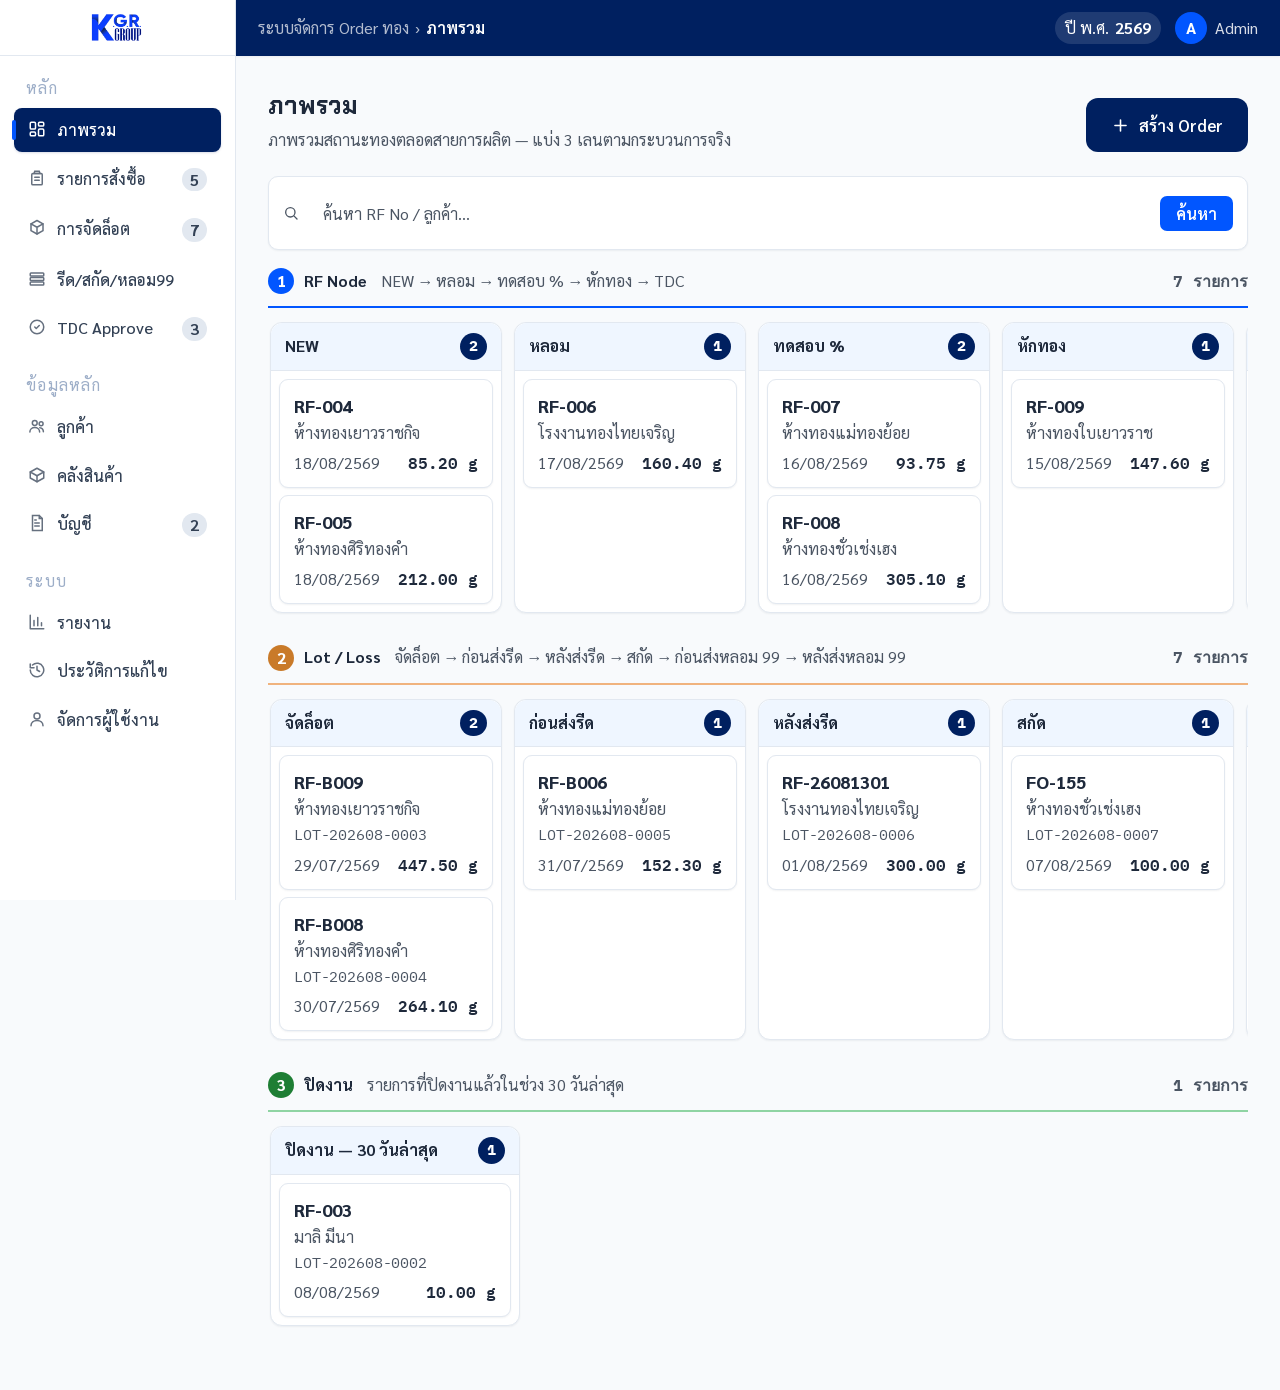
==== commit e6fac942: "แก้ไข" ====
--- a/index.html
+++ b/index.html
@@ -1,3 +1,4 @@
+<!-- Hallmark · pre-emit critique: P5 H5 E5 S5 R5 V5 -->
 <!DOCTYPE html>
 <html lang="th">
 <head>
@@ -8,7 +9,7 @@
   <!-- Fonts -->
   <link rel="preconnect" href="https://fonts.googleapis.com">
   <link rel="preconnect" href="https://fonts.gstatic.com" crossorigin>
-  <link href="https://fonts.googleapis.com/css2?family=Sarabun:wght@400;500;600;700&family=IBM+Plex+Mono:wght@400;500;600&display=swap" rel="stylesheet">
+  <link href="https://fonts.googleapis.com/css2?family=Chakra+Petch:wght@500;600;700&family=Sarabun:wght@400;500;600;700&family=IBM+Plex+Mono:wght@400;500;600&display=swap" rel="stylesheet">
   
   <!-- Modular Stylesheets -->
   <link rel="stylesheet" href="css/tokens.css">
--- a/css/tokens.css
+++ b/css/tokens.css
@@ -1,7 +1,10 @@
+/* Hallmark · pre-emit critique: P5 H5 E5 S5 R5 V5 */
 /* ============================================================
    KGR GROUP — DESIGN TOKENS & RESET
    ============================================================ */
 :root {
+  --font-display: 'Chakra Petch', sans-serif;
+  --font-body: 'Sarabun', sans-serif;
   /* Brand — from logo (converted to OKLCH, same appearance, per Hallmark color.md) */
   --header-bg: oklch(27.2% 0.120 261.3); /* #002060 KGR navy — Topbar, primary actions, active nav */
   --header-fg: oklch(100% 0 0);
@@ -79,7 +82,7 @@
 * { box-sizing: border-box; }
 html, body { margin: 0; padding: 0; }
 body {
-  font-family: 'Sarabun', sans-serif;
+  font-family: var(--font-body);
   background: var(--page-bg);
   color: var(--text-primary);
   font-size: 18px;
@@ -91,7 +94,7 @@
   font-variant-numeric: tabular-nums;
   letter-spacing: -0.01em;
 }
-h1, h2, h3, h4 { margin: 0; font-weight: 700; }
+h1, h2, h3, h4 { font-family: var(--font-display); margin: 0; font-weight: 700; }
 p { margin: 0; }
 button { font-family: inherit; cursor: pointer; }
 a { color: inherit; }
--- a/css/layout.css
+++ b/css/layout.css
@@ -41,19 +41,20 @@
 .nav-item:hover { background: var(--nav-hover-bg); color: var(--nav-hover-fg); }
 .nav-item:hover svg { opacity: 1; }
 .nav-item.active {
-  background: var(--sidebar-active-pill-bg); color: var(--sidebar-active);
+  background: var(--sidebar-active); color: var(--fg-on-dark);
   box-shadow: 0 1px 3px rgba(0,32,96,0.10), 0 1px 2px rgba(0,32,96,0.06);
+  border-radius: 8px;
 }
 .nav-item.active::before {
   content: ''; position: absolute; left: -2px; top: 50%; transform: translateY(-50%);
-  width: 4px; height: 20px; border-radius: 4px; background: var(--sidebar-active);
+  width: 4px; height: 20px; border-radius: 4px; background: var(--btn-primary);
 }
-.nav-item.active svg { opacity: 1; color: var(--sidebar-active); }
+.nav-item.active svg { opacity: 1; color: var(--fg-on-dark); }
 .nav-item .badge-count {
   margin-left: auto; align-self: center; background: var(--border); color: var(--sidebar-fg);
   font-size: 16px; font-weight: 700; padding: 1px 8px; border-radius: 20px;
 }
-.nav-item.active .badge-count { background: var(--nav-hover-bg); color: var(--sidebar-active); }
+.nav-item.active .badge-count { background: rgba(255,255,255,0.2); color: var(--fg-on-dark); }
 
 .avatar-chip {
   width: 32px; height: 32px; border-radius: 50%; background: var(--btn-primary);
--- a/css/components.css
+++ b/css/components.css
@@ -170,6 +170,15 @@
 .badge-hold { background: var(--st-hold-bg); color: var(--st-hold-fg); border-color: var(--st-hold-bd); }
 .badge-info { background: var(--st-info-bg); color: var(--st-info-fg); border-color: var(--st-info-bd); }
 .badge-sched { background: var(--st-sched-bg); color: var(--st-sched-fg); border-color: var(--st-sched-bd); }
+.badge-pink { background: #ffebee; color: #c62828; border-color: #ffcdd2; }
+.badge-green { background: #e8f5e9; color: #2e7d32; border-color: #c8e6c9; }
+.badge-blue { background: #e3f2fd; color: #1565c0; border-color: #bbdefb; }
+.badge-orange { background: #fff3e0; color: #e65100; border-color: #ffe0b2; }
+
+.btn-excel { background: #2e7d32; color: #fff; }
+.btn-excel:hover { background: #1b5e20; }
+.btn-report { background: #f57c00; color: #fff; }
+.btn-report:hover { background: #ef6c00; }
 
 .doc-badge {
   display: inline-flex; align-items: center; font-size: 14px; font-weight: 700;
@@ -474,6 +483,12 @@
 }
 .panel-head .title { display: flex; align-items: center; gap: 9px; font-size: 20px; font-weight: 700; }
 .panel-head .title svg { width: 18px; height: 18px; color: var(--btn-primary); }
+.panel-head-blue {
+  display: flex; align-items: center; justify-content: space-between;
+  padding: 13px 18px; border-bottom: 1px solid var(--border); background: var(--card-highlight-bg);
+}
+.panel-head-blue .title { display: flex; align-items: center; gap: 9px; font-size: 20px; font-weight: 700; color: var(--header-bg); }
+.panel-head-blue .title svg { width: 18px; height: 18px; color: var(--btn-primary); }
 .panel-body { padding: var(--space-md); }
 
 /* TDC Approve Card */
@@ -537,3 +552,72 @@
 ::-webkit-scrollbar { width: 9px; height: 9px; }
 ::-webkit-scrollbar-thumb { background: var(--border-strong); border-radius: 10px; }
 ::-webkit-scrollbar-track { background: transparent; }
+
+/* ============================================================
+   LOT MANAGEMENT — รีด/สกัด/หลอม99 THEME
+   ============================================================ */
+:root {
+  --lot-section-bar-bg: var(--header-bg);
+  --lot-section-bar-fg: var(--fg-on-dark);
+  --lot-section-bg: #eef2f9;
+}
+
+.lot-section-bar {
+  background: var(--lot-section-bar-bg);
+  color: var(--lot-section-bar-fg);
+  font-size: 15px; font-weight: 700;
+  padding: 8px 20px;
+  margin-top: 0;
+}
+
+.lot-stage-badge {
+  display: inline-flex; align-items: center;
+  font-size: 13px; font-weight: 700; padding: 3px 12px;
+  border-radius: 6px; white-space: nowrap;
+}
+
+.lot-manual-tag {
+  display: inline-block;
+  font-size: 11px; font-weight: 700;
+  background: #c62828; color: #fff;
+  padding: 1px 8px; border-radius: 4px;
+  margin-right: 6px; vertical-align: middle;
+  letter-spacing: 0.02em;
+}
+
+.lot-section-body {
+  background: var(--lot-section-bg);
+  padding: 16px 20px 20px;
+  margin-bottom: 24px;
+}
+
+.lot-field-row {
+  display: grid;
+  grid-template-columns: repeat(3, 1fr);
+  gap: 16px;
+}
+
+.lot-field-row-2 {
+  grid-template-columns: repeat(2, 1fr);
+}
+
+.lot-field {
+  display: flex;
+  flex-direction: column;
+  gap: 6px;
+}
+
+.lot-field label {
+  font-size: 18px;
+  font-weight: 600;
+  color: var(--text-secondary);
+}
+
+.lot-label {
+  display: block;
+  font-size: 18px;
+  font-weight: 600;
+  color: var(--text-secondary);
+  margin-bottom: 6px;
+}
+
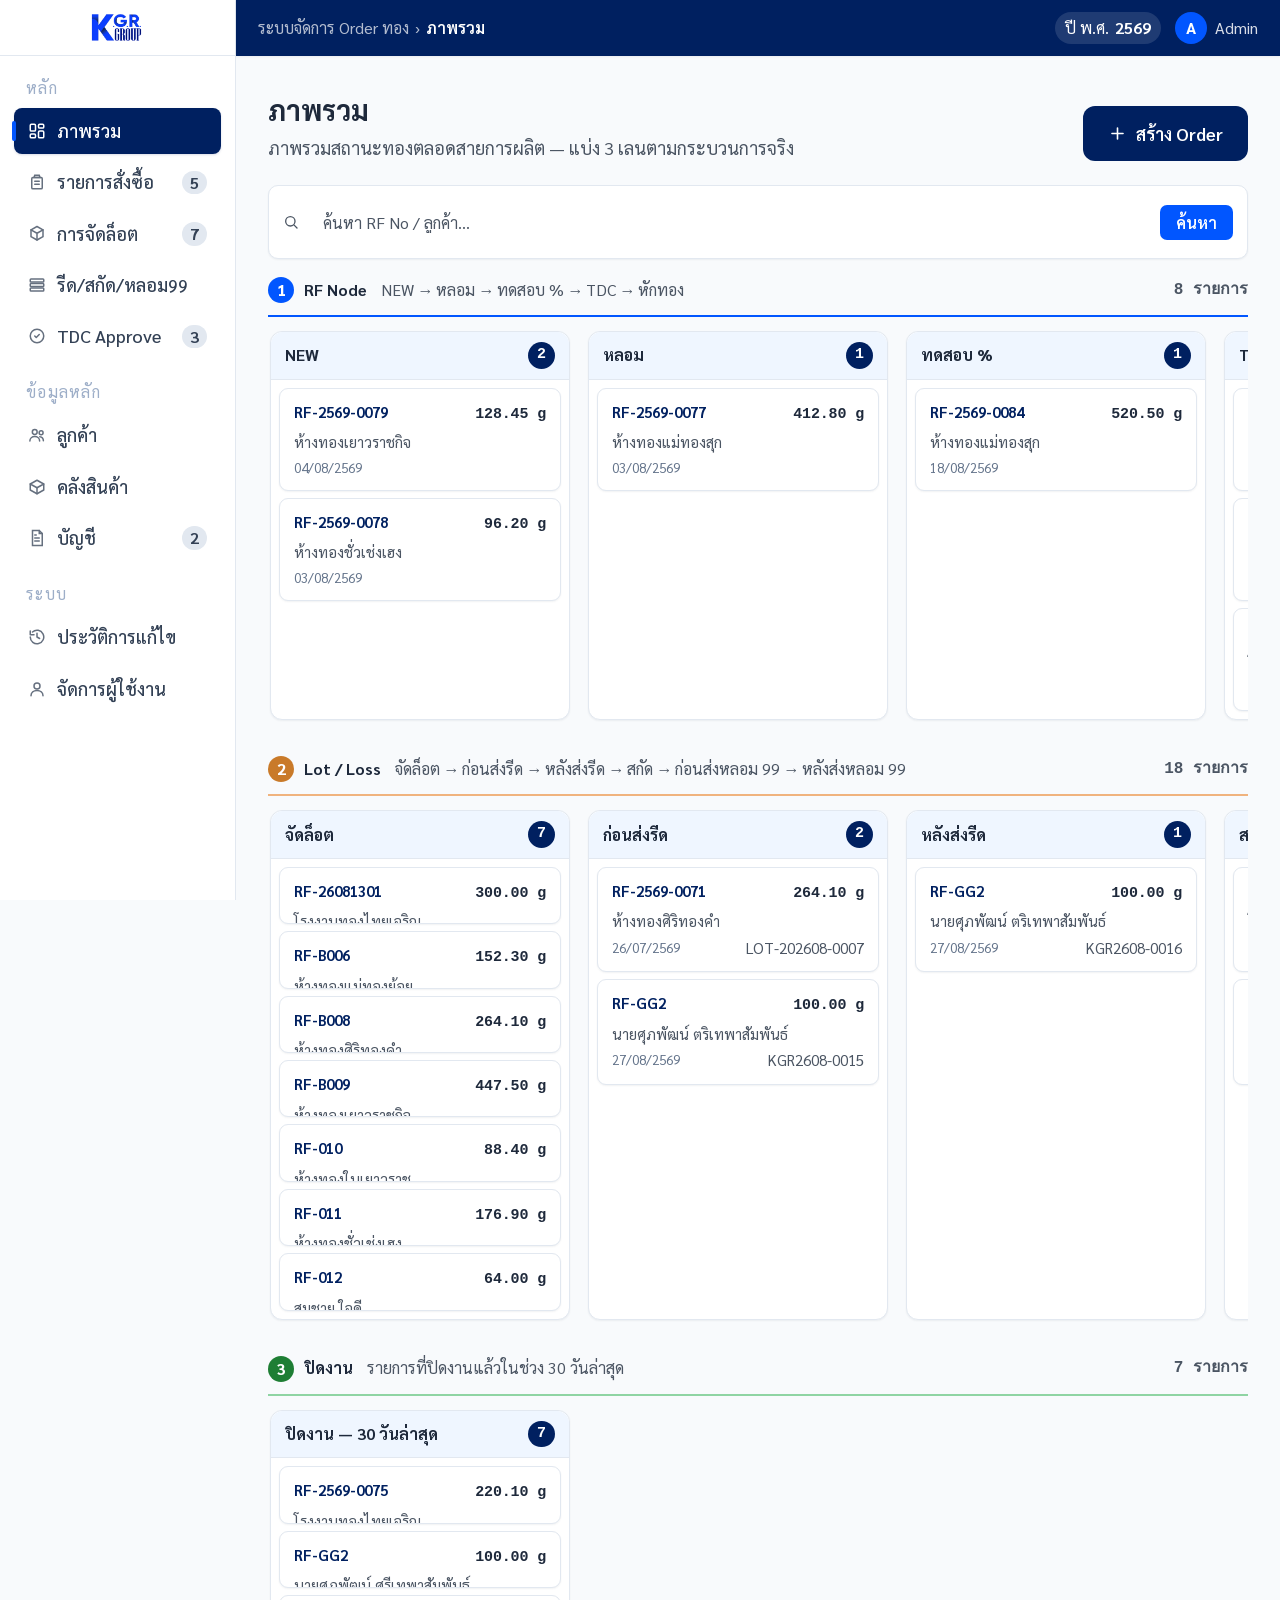
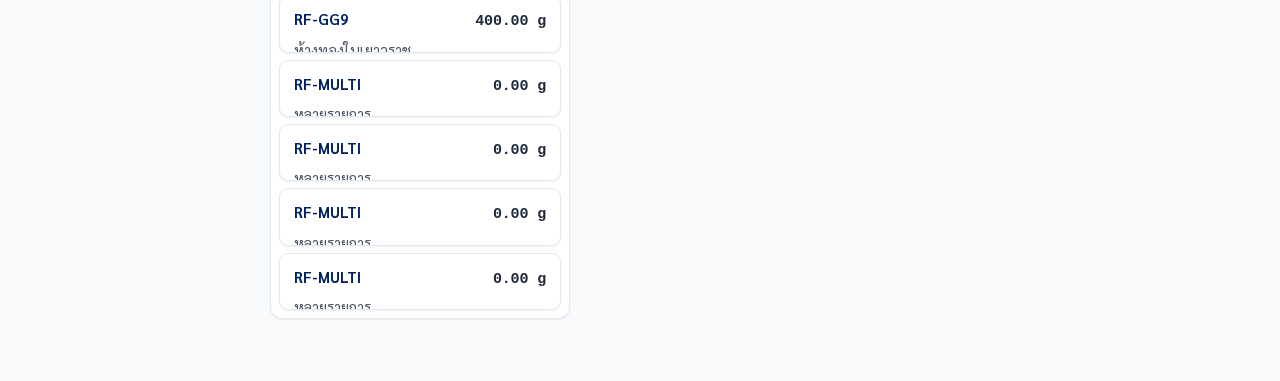
==== commit 11e7d1d7: "feat(export): upgrade TDC Approve export to native XLSX using SheetJS - Add SheetJS library script t" ====
--- a/index.html
+++ b/index.html
@@ -63,6 +63,9 @@
   <!-- Toast Container -->
   <div class="toast" id="toast"></div>
 
+  <!-- External Libraries -->
+  <script src="https://cdn.sheetjs.com/xlsx-latest/package/dist/xlsx.full.min.js"></script>
+
   <!-- Modular JavaScript Scripts -->
   <script src="js/config/data.js"></script>
   <script src="js/core/state.js"></script>
--- a/css/tokens.css
+++ b/css/tokens.css
@@ -3,8 +3,9 @@
    KGR GROUP — DESIGN TOKENS & RESET
    ============================================================ */
 :root {
-  --font-display: 'Chakra Petch', sans-serif;
+  --font-display: 'Sarabun', sans-serif;
   --font-body: 'Sarabun', sans-serif;
+  --font-mono: 'Roboto', monospace;
   /* Brand — from logo (converted to OKLCH, same appearance, per Hallmark color.md) */
   --header-bg: oklch(27.2% 0.120 261.3); /* #002060 KGR navy — Topbar, primary actions, active nav */
   --header-fg: oklch(100% 0 0);
@@ -90,7 +91,7 @@
   -webkit-font-smoothing: antialiased;
 }
 .num, .mono {
-  font-family: 'IBM Plex Mono', 'IBM Plex Sans Thai', monospace;
+  font-family: var(--font-mono);
   font-variant-numeric: tabular-nums;
   letter-spacing: -0.01em;
 }
--- a/css/layout.css
+++ b/css/layout.css
@@ -32,12 +32,12 @@
 .nav-item {
   display: flex; align-items: flex-start; gap: 11px;
   padding: 11px 14px; border-radius: 12px; margin-bottom: 5px;
-  font-size: 16px; font-weight: 500; color: var(--sidebar-fg); line-height: 1.35;
+  font-size: 18px; font-weight: 500; color: var(--sidebar-fg); line-height: 1.35;
   cursor: pointer; user-select: none;
   transition: background .12s var(--ease-out), color .12s var(--ease-out), box-shadow .12s var(--ease-out);
   position: relative;
 }
-.nav-item svg { width: 18px; height: 18px; flex-shrink: 0; opacity: .75; margin-top: 1px; transition: opacity .12s var(--ease-out); }
+.nav-item svg { width: 18px; height: 18px; flex-shrink: 0; opacity: .75; margin-top: 3px; transition: opacity .12s var(--ease-out); }
 .nav-item:hover { background: var(--nav-hover-bg); color: var(--nav-hover-fg); }
 .nav-item:hover svg { opacity: 1; }
 .nav-item.active {
@@ -89,8 +89,8 @@
 @keyframes fadeIn { from { opacity: 0; transform: translateY(4px); } to { opacity: 1; transform: none; } }
 
 .page-head { display: flex; align-items: flex-end; justify-content: space-between; margin-bottom: var(--space-lg); gap: var(--space-sm); flex-wrap: wrap; }
-.page-head h1 { font-size: 24px; font-weight: 700; color: var(--text-primary); }
-.page-head .desc { font-size: 16px; color: var(--text-secondary); margin-top: 4px; }
+.page-head h1 { font-size: 28px; font-weight: 700; color: var(--text-primary); }
+.page-head .desc { font-size: 18px; color: var(--text-secondary); margin-top: 4px; }
 
 .divider { height: 1px; background: var(--border); margin: 20px 0; }
 .grid-2 { display: grid; grid-template-columns: 1fr 1fr; gap: var(--space-sm); }
--- a/css/components.css
+++ b/css/components.css
@@ -7,7 +7,7 @@
    ============================================================ */
 .btn {
   display: inline-flex; align-items: center; gap: 9px;
-  border-radius: 12px; padding: 15px 24px; font-size: 16.5px; font-weight: 600;
+  border-radius: 12px; padding: 15px 24px; font-size: 18px; font-weight: 600;
   min-height: 54px;
   border: 1px solid transparent; transition: background-color .12s var(--ease-out), border-color .12s var(--ease-out), box-shadow .12s var(--ease-out); white-space: nowrap;
 }
@@ -20,7 +20,7 @@
 .btn-ghost:hover { background: var(--card-highlight-bg); }
 .btn-danger-ghost { background: transparent; color: var(--st-hold-fg); border-color: var(--st-hold-bd); }
 .btn-danger-ghost:hover { background: var(--st-hold-bg); }
-.btn-sm { padding: 9px 15px; font-size: 16px; border-radius: 9px; min-height: 40px; }
+.btn-sm { padding: 9px 15px; font-size: 16px; border-radius: 9px; min-height: 40px; font-weight: 600; }
 .btn:disabled { opacity: .45; cursor: not-allowed; }
 .icon-btn {
   width: 44px; height: 44px; border-radius: 10px; display: inline-flex; align-items: center; justify-content: center;
@@ -35,7 +35,7 @@
 .field { display: flex; flex-direction: column; gap: 6px; }
 .field label { font-size: 18px; font-weight: 600; color: var(--text-primary); }
 .ro-val { font-size: 18px; font-weight: 700; color: var(--text-primary); margin-top: 2px; }
-.field-tag { display: inline-block; font-size: 12px; font-weight: 700; color: var(--btn-primary); background: var(--card-highlight-bg); padding: 2px 9px; border-radius: 6px; margin-bottom: 5px; }
+.field-tag { display: inline-block; font-size: 14px; font-weight: 700; color: var(--btn-primary); background: var(--card-highlight-bg); padding: 2px 9px; border-radius: 6px; margin-bottom: 5px; }
 .field label .req { color: var(--st-hold-fg); margin-left: 2px; }
 .percent-input-lg { font-size: 26px !important; font-weight: 800 !important; border: 2px solid var(--btn-primary) !important; background: var(--card-highlight-bg) !important; }
 .percent-input-lg:disabled { background: var(--zebra) !important; border-color: var(--border) !important; color: var(--text-secondary) !important; font-weight: 600 !important; }
@@ -46,9 +46,18 @@
   min-height: 52px;
   background: var(--surface); width: 100%; transition: border-color .12s;
 }
-input.num-input { font-family: 'IBM Plex Mono'; text-align: right; font-size: 20px; font-weight: 600; }
+input.num-input { font-family: var(--font-mono); text-align: right; font-size: 20px; font-weight: 700; font-variant-numeric: tabular-nums; }
 input:focus, select:focus, textarea:focus { outline: 2px solid var(--btn-primary); outline-offset: 1px; border-color: var(--btn-primary); box-shadow: 0 0 0 3px rgba(0,86,255,0.12); }
-input:disabled, .input-locked { background: var(--zebra); color: var(--text-secondary); border-color: var(--border); cursor: not-allowed; }
+input:disabled { background: var(--zebra); color: var(--text-secondary); border-color: var(--border); cursor: not-allowed; }
+.input-locked {
+  background-color: #EEF2F7 !important;
+  border: 1.5px solid #D5DEE8 !important;
+  border-radius: 8px !important;
+  font-family: var(--font-mono); font-size: 18px; font-weight: 600; text-align: right;
+  height: 42px; min-height: 42px; padding: 6px 14px;
+  cursor: not-allowed;
+  color: var(--text-primary);
+}
 
 /* Minimal Accent Rule — ขาด/เกิน field */
 input.diff-mismatch { color: var(--st-hold-fg); font-weight: 700; border-color: var(--st-hold-bd); background: var(--st-hold-bg); }
@@ -118,7 +127,7 @@
 .choice-card:hover { border-color: var(--btn-primary); box-shadow: var(--shadow-md); transform: translateY(-2px); }
 .choice-card-badge {
   position: absolute; top: var(--space-md); right: var(--space-md);
-  background: var(--card-highlight-bg); color: var(--header-bg); font-weight: 700; font-size: 15px;
+  background: var(--card-highlight-bg); color: var(--header-bg); font-weight: 700; font-size: 16px;
   padding: 5px 14px; border-radius: 20px;
 }
 .choice-card-icon {
@@ -126,36 +135,131 @@
   display: flex; align-items: center; justify-content: center; margin-bottom: var(--space-2xs); flex-shrink: 0;
 }
 .choice-card-icon svg { width: 28px; height: 28px; }
-.choice-card-title { font-size: 22px; font-weight: 700; color: var(--text-primary); }
+.choice-card-title { font-size: 24px; font-weight: 700; color: var(--text-primary); }
 .choice-card-desc { font-size: 16px; color: var(--text-secondary); line-height: 1.4; }
 
 /* ============================================================
    TABLES
    ============================================================ */
-.table-wrap { background: var(--surface); border: 1px solid var(--border); border-radius: var(--radius-lg); overflow: hidden; }
-table { width: 100%; border-collapse: collapse; }
+.table-wrap { 
+  background: var(--surface); 
+  border: 1px solid var(--border); 
+  border-radius: var(--radius-lg); 
+  overflow-x: auto;
+  -webkit-overflow-scrolling: touch;
+}
+
+table { 
+  width: 100%; 
+  border-collapse: collapse; 
+}
+
 thead th {
-  background: var(--table-head-bg); color: var(--table-head-fg);
-  font-size: 16px; font-weight: 700; text-align: left; padding: 14px 16px;
-  position: sticky; top: 0;
-}
+  background: var(--table-head-bg); 
+  color: var(--table-head-fg);
+  font-size: 18px; 
+  font-weight: 700; 
+  text-align: left; 
+  padding: 14px 16px;
+  position: sticky; 
+  top: 0;
+  white-space: nowrap;
+}
+
 thead th.num, thead th.right { text-align: right; }
-tbody td { padding: 16px; font-size: 17px; border-bottom: 1px solid var(--border); vertical-align: middle; }
+thead th.center { text-align: center; }
+
+tbody td { 
+  padding: 16px; 
+  font-size: 18px; 
+  border-bottom: 1px solid var(--border); 
+  vertical-align: middle; 
+}
+
 tbody tr:last-child td { border-bottom: none; }
 tbody tr:nth-child(even) { background: var(--zebra); }
 tbody tr.clickable { cursor: pointer; }
 tbody tr.clickable:hover { background: var(--card-highlight-bg); }
-td.num, th.num { font-family: 'IBM Plex Mono'; text-align: right; font-variant-numeric: tabular-nums; font-weight: 700; }
-td.right { text-align: right; }
+
+td.num, th.num { 
+  font-family: var(--font-mono); 
+  text-align: right; 
+  font-variant-numeric: tabular-nums; 
+  font-weight: 700; 
+}
+td.right, th.right { text-align: right; }
+td.center, th.center { text-align: center; }
+
 .cell-primary { font-weight: 600; color: var(--text-primary); }
 .cell-sub { font-size: 16px; color: var(--text-secondary); margin-top: 1px; }
-.table-actions { display: flex; gap: 6px; justify-content: flex-end; }
-.table-foot { display: flex; align-items: center; justify-content: space-between; padding: 12px 16px; font-size: 16px; color: var(--text-secondary); border-top: 1px solid var(--border); }
-.pager { display: flex; gap: 4px; align-items: center; }
-.pager button { width: 26px; height: 26px; border-radius: 6px; border: 1px solid var(--border); background: var(--surface); font-size: 16px; }
-.pager button.active { background: var(--btn-primary); color: var(--fg-on-dark); border-color: var(--btn-primary); }
-.empty-row td { text-align: center; padding: 40px 16px; color: var(--text-secondary); font-size: 16px; }
-
+
+/* จัดกลุ่มปุ่มในตารางให้คลิกใช้งานได้ปกติและไม่ทับเลเยอร์ */
+.table-actions, 
+.td-actions { 
+  display: flex; 
+  gap: 6px; 
+  justify-content: flex-end; 
+  align-items: center;
+  position: relative;
+  z-index: 2;
+}
+
+.table-foot { 
+  display: flex; 
+  align-items: center; 
+  justify-content: space-between; 
+  padding: 12px 16px; 
+  font-size: 16px; 
+  color: var(--text-secondary); 
+  border-top: 1px solid var(--border); 
+}
+
+/* ส่วน Pagination / Pager */
+.pager { 
+  display: inline-flex; 
+  gap: 8px; 
+  align-items: center; 
+}
+
+.pager button { 
+  display: inline-flex;
+  align-items: center;
+  justify-content: center;
+  min-width: 38px;
+  height: 38px;
+  padding: 0 6px;
+  border-radius: 8px;
+  border: 1px solid var(--border);
+  background: var(--surface);
+  color: var(--text-primary);
+  font-size: 16px;
+  cursor: pointer;
+  transition: all 0.15s ease;
+}
+
+.pager button:hover:not(:disabled):not(.active) {
+  background: var(--zebra);
+  border-color: var(--border-strong);
+}
+
+.pager button.active { 
+  background: var(--btn-primary); 
+  color: var(--fg-on-dark); 
+  border-color: var(--btn-primary); 
+  font-weight: 600;
+}
+
+.pager button:disabled {
+  opacity: 0.45;
+  cursor: not-allowed;
+}
+
+.empty-row td { 
+  text-align: center; 
+  padding: 40px 16px; 
+  color: var(--text-secondary); 
+  font-size: 16px; 
+}
 /* ============================================================
    BADGES & TABS
    ============================================================ */
@@ -170,10 +274,11 @@
 .badge-hold { background: var(--st-hold-bg); color: var(--st-hold-fg); border-color: var(--st-hold-bd); }
 .badge-info { background: var(--st-info-bg); color: var(--st-info-fg); border-color: var(--st-info-bd); }
 .badge-sched { background: var(--st-sched-bg); color: var(--st-sched-fg); border-color: var(--st-sched-bd); }
-.badge-pink { background: #ffebee; color: #c62828; border-color: #ffcdd2; }
-.badge-green { background: #e8f5e9; color: #2e7d32; border-color: #c8e6c9; }
-.badge-blue { background: #e3f2fd; color: #1565c0; border-color: #bbdefb; }
-.badge-orange { background: #fff3e0; color: #e65100; border-color: #ffe0b2; }
+.lot-stage-badge {
+  background: #E0F2FE; color: #0369A1; border: 1px solid #BAE6FD;
+  border-radius: 20px; padding: 4px 12px; font-size: 14px; font-weight: 600;
+}
+.lot-stage-badge::before { display: none; }
 
 .btn-excel { background: #2e7d32; color: #fff; }
 .btn-excel:hover { background: #1b5e20; }
@@ -310,14 +415,21 @@
 .lane-title { font-size: 16px; font-weight: 700; color: var(--text-primary); line-height: 1.3; }
 .lane-sub { font-size: 16px; color: var(--text-secondary); margin-left: 4px; line-height: 1.3; }
 .lane-total {
-  margin-left: auto; font-size: 16px; font-weight: 700; font-family: 'IBM Plex Mono';
+  margin-left: auto; font-size: 16px; font-weight: 700; font-family: var(--font-mono);
   color: var(--text-secondary); white-space: nowrap; line-height: 1.3; padding: 2px 0;
 }
-.lane-cols { display: flex; gap: 12px; overflow-x: auto; padding: 2px var(--space-lg) var(--space-2xs) 2px; }
+.lane-cols { 
+  display: flex; flex-wrap: nowrap; gap: 18px; overflow-x: auto; 
+  padding-bottom: 12px; padding-left: 2px; padding-right: 2px; padding-top: 2px; 
+}
+.lane-cols::-webkit-scrollbar { height: 6px; }
+.lane-cols::-webkit-scrollbar-track { background: #E2E8F0; border-radius: 4px; }
+.lane-cols::-webkit-scrollbar-thumb { background: #94A3B8; border-radius: 4px; }
+
 .lane-col {
-  flex: 0 0 232px; background: var(--surface); border: 1px solid var(--border);
+  flex: 0 0 300px; width: 300px; min-width: 300px; background: var(--surface); border: 1px solid var(--border);
   border-radius: var(--radius-md); display: flex; flex-direction: column;
-  box-shadow: var(--shadow-sm); min-width: 0;
+  box-shadow: var(--shadow-sm);
 }
 .lane-col-head {
   padding: 10px 14px; display: flex; align-items: center; justify-content: space-between;
@@ -325,15 +437,15 @@
   background: var(--soft-blue); border-radius: var(--radius-md) var(--radius-md) 0 0;
 }
 .lane-col-head .lc-count {
-  font-size: 15px; font-weight: 700; font-family: 'IBM Plex Mono';
+  font-size: 15px; font-weight: 700; font-family: var(--font-mono);
   background: var(--header-bg); color: var(--fg-on-dark); padding: 2px 9px; border-radius: 20px;
 }
-.lane-col-body { padding: 8px; display: flex; flex-direction: column; gap: 7px; max-height: 380px; overflow-y: auto; }
+.lane-col-body { padding: 8px; display: flex; flex-direction: column; gap: 7px; max-height: 460px; overflow-y: auto; }
 .lane-empty { padding: 22px 8px; text-align: center; font-size: 16px; color: var(--text-secondary); }
 
-.kanban { display: flex; gap: 14px; overflow-x: auto; padding-bottom: 10px; }
+.kanban { display: flex; flex-wrap: nowrap; gap: 18px; overflow-x: auto; padding-bottom: 12px; }
 .kanban-col {
-  flex: 0 0 250px; background: var(--kanban-col-bg); border: 1px solid var(--border); border-radius: var(--radius-md);
+  flex: 0 0 300px; width: 300px; min-width: 300px; background: var(--kanban-col-bg); border: 1px solid var(--border); border-radius: var(--radius-md);
   display: flex; flex-direction: column; max-height: 640px;
 }
 .kanban-col-head {
@@ -345,13 +457,14 @@
 .kcard {
   background: var(--surface); border: 1px solid var(--border); border-radius: 9px; padding: 12px 14px;
   box-shadow: var(--shadow-sm); cursor: pointer; overflow: hidden;
+  height: auto; min-height: fit-content;
 }
 .kcard:hover { border-color: var(--btn-primary); }
 .kcard .rf { font-size: 18px; font-weight: 800; color: var(--text-primary); }
 .kcard .cust { font-size: 16px; color: var(--text-secondary); margin: 2px 0 6px; overflow-wrap: anywhere; }
 .kcard .lot { font-size: 15px; color: var(--text-secondary); margin: -3px 0 6px; }
 .kcard .meta { display: flex; justify-content: space-between; align-items: center; font-size: 16px; color: var(--text-secondary); gap: 8px; }
-.kcard .meta .w { font-family: 'IBM Plex Mono'; font-weight: 600; color: var(--text-primary); white-space: nowrap; flex-shrink: 0; }
+.kcard .meta .w { font-family: var(--font-mono); font-weight: 600; color: var(--text-primary); white-space: nowrap; flex-shrink: 0; }
 .kanban-empty { padding: 26px 10px; text-align: center; font-size: 16px; color: var(--text-secondary); }
 
 /* ============================================================
@@ -370,7 +483,7 @@
 .tl-top { display: flex; justify-content: space-between; align-items: flex-start; gap: 10px; }
 .tl-who { display: flex; align-items: center; gap: 8px; }
 .tl-who .name { font-size: 16px; font-weight: 700; }
-.tl-when { font-size: 16px; color: var(--text-secondary); font-family: 'IBM Plex Mono'; white-space: nowrap; }
+.tl-when { font-size: 16px; color: var(--text-secondary); font-family: var(--font-mono); white-space: nowrap; }
 .tl-desc { font-size: 16px; color: var(--text-secondary); margin-top: 4px; }
 .tl-fields { display: flex; gap: 6px; margin-top: 8px; flex-wrap: wrap; }
 .tl-field-chip { font-size: 16px; background: var(--zebra); border: 1px solid var(--border); padding: 2px 8px; border-radius: 20px; color: var(--text-secondary); }
@@ -378,8 +491,8 @@
 .diff-table { width: 100%; border-collapse: collapse; margin-top: 6px; }
 .diff-table th { font-size: 16px; text-transform: uppercase; letter-spacing: .03em; color: var(--text-secondary); text-align: left; padding: 8px 10px; border-bottom: 1px solid var(--border); }
 .diff-table td { padding: 10px; font-size: 16px; border-bottom: 1px solid var(--border); vertical-align: top; }
-.diff-old { color: var(--st-hold-fg); text-decoration: line-through; text-decoration-color: var(--st-hold-bd); font-family: 'IBM Plex Mono'; }
-.diff-new { color: var(--st-done-fg); font-weight: 600; font-family: 'IBM Plex Mono'; }
+.diff-old { color: var(--st-hold-fg); text-decoration: line-through; text-decoration-color: var(--st-hold-bd); font-family: var(--font-mono); }
+.diff-new { color: var(--st-done-fg); font-weight: 600; font-family: var(--font-mono); }
 .diff-field { font-weight: 600; }
 
 /* ============================================================
@@ -396,7 +509,7 @@
 .calc-row-label.active { color: var(--btn-primary); font-weight: 600; }
 .calc-row-input { padding: 8px 10px; display: flex; justify-content: flex-end; }
 .calc-row-input input {
-  font-family: 'IBM Plex Mono'; font-size: 16px; text-align: right;
+  font-family: var(--font-mono); font-size: 16px; text-align: right;
   border: 1px solid var(--border-strong); border-radius: 8px; padding: 8px 12px;
   width: 160px; background: var(--surface); color: var(--text-primary); transition: border-color .12s;
 }
@@ -410,7 +523,7 @@
   border-radius: 10px; padding: 14px 20px; margin-top: 14px;
 }
 .calc-subtotal .lbl { font-size: 16px; color: var(--calc-subtotal-fg); font-weight: 600; }
-.calc-subtotal .val { font-size: 22px; font-weight: 700; font-family: 'IBM Plex Mono'; color: var(--text-primary); letter-spacing: -.01em; }
+.calc-subtotal .val { font-size: 22px; font-weight: 700; font-family: var(--font-mono); color: var(--text-primary); letter-spacing: -.01em; }
 .calc-subtotal .val .unit { font-size: 16px; font-weight: 500; color: var(--text-secondary); margin-left: 5px; }
 
 .calc-service-row { margin-bottom: 4px; }
@@ -419,16 +532,16 @@
 
 .summary-currency { font-size: 16px; color: var(--text-secondary); text-align: right; margin-bottom: 8px; }
 .summary-row { display: flex; justify-content: space-between; padding: 6px 0; font-size: 16px; }
-.summary-row span:last-child { font-family: 'IBM Plex Mono'; font-weight: 500; }
+.summary-row span:last-child { font-family: var(--font-mono); font-weight: 500; }
 .summary-total-box {
   background: var(--card-highlight-bg); border: 1.5px solid var(--btn-primary);
   border-radius: 10px; padding: 14px 16px; margin-top: 10px;
 }
 .summary-total-label { font-size: 16px; color: var(--btn-primary); font-weight: 700; text-transform: uppercase; letter-spacing: .04em; margin-bottom: 6px; }
-.summary-grand { font-size: 24px; font-weight: 700; font-family: 'IBM Plex Mono'; color: var(--btn-primary); }
+.summary-grand { font-size: 24px; font-weight: 700; font-family: var(--font-mono); color: var(--btn-primary); }
 .summary-grand-note { font-size: 16px; color: var(--text-secondary); margin-top: 4px; }
 .note-panel textarea {
-  width: 100%; font-family: 'Sarabun'; font-size: 16px; color: var(--text-primary);
+  width: 100%; font-family: var(--font-body); font-size: 16px; color: var(--text-primary);
   border: 1px solid var(--border-strong); border-radius: 10px; padding: 12px 14px;
   resize: vertical; min-height: 90px;
 }
@@ -474,20 +587,25 @@
 .inv-right { position: sticky; top: 76px; display: flex; flex-direction: column; gap: 16px; }
 
 .panel {
-  background: var(--surface); border: 1px solid var(--border); border-radius: var(--radius-lg);
-  box-shadow: var(--shadow-sm); overflow: hidden;
+  border-radius: 10px; border: 1px solid #E2E8F0; background: #FFFFFF; box-shadow: 0 1px 3px rgba(0,0,0,0.03); overflow: hidden; margin-bottom: 20px;
 }
 .panel-head {
   display: flex; align-items: center; justify-content: space-between;
   padding: 13px 18px; border-bottom: 1px solid var(--border); background: var(--zebra);
 }
-.panel-head .title { display: flex; align-items: center; gap: 9px; font-size: 20px; font-weight: 700; }
+.panel-head .title { display: flex; align-items: center; gap: 9px; font-size: 22px; font-weight: 700; }
 .panel-head .title svg { width: 18px; height: 18px; color: var(--btn-primary); }
 .panel-head-blue {
-  display: flex; align-items: center; justify-content: space-between;
-  padding: 13px 18px; border-bottom: 1px solid var(--border); background: var(--card-highlight-bg);
-}
-.panel-head-blue .title { display: flex; align-items: center; gap: 9px; font-size: 20px; font-weight: 700; color: var(--header-bg); }
+  background-color: #EAEFFC !important;
+  border-bottom: 1px solid #DCE4F5;
+  padding: 10px 18px;
+  font-weight: 700;
+  font-size: 16px;
+  color: var(--text-primary);
+  border-top-left-radius: 8px;
+  border-top-right-radius: 8px;
+}
+.panel-head-blue .title { display: flex; align-items: center; gap: 9px; font-size: 22px; font-weight: 700; color: var(--header-bg); }
 .panel-head-blue .title svg { width: 18px; height: 18px; color: var(--btn-primary); }
 .panel-body { padding: var(--space-md); }
 
@@ -500,20 +618,46 @@
   display: flex; align-items: center; justify-content: space-between; gap: 16px; flex-wrap: wrap;
   padding: 18px 22px; background: var(--card-highlight-bg); border-bottom: 1px solid var(--card-highlight-border);
 }
-.tdc-card-rf { font-size: 22px; font-weight: 800; color: var(--header-bg); }
+.tdc-card-rf { font-size: 24px; font-weight: 800; color: var(--header-bg); }
 .tdc-card-cust { font-size: 16px; color: var(--text-secondary); margin-top: 2px; }
 .tdc-card-weight { text-align: right; }
-.tdc-card-weight .val { font-family: 'IBM Plex Mono'; font-size: 22px; font-weight: 700; color: var(--text-primary); }
-.tdc-card-weight .lbl { font-size: 14px; color: var(--text-secondary); display: block; }
+.tdc-card-weight .val { font-family: var(--font-mono); font-size: 24px; font-weight: 700; color: var(--text-primary); }
+.tdc-card-weight .lbl { font-size: 16px; color: var(--text-secondary); display: block; }
 .tdc-card-body { padding: 22px; }
 .tdc-info-row { display: flex; flex-wrap: wrap; gap: 24px; margin-bottom: 18px; font-size: 17px; }
-.tdc-info-row .item .lbl { font-size: 14px; color: var(--text-secondary); display: block; margin-bottom: 2px; }
+.tdc-info-row .item .lbl { font-size: 16px; color: var(--text-secondary); display: block; margin-bottom: 2px; }
 .tdc-info-row .item .val { font-weight: 600; color: var(--text-primary); }
 .tdc-metal-panel { border: 1px solid var(--border); border-radius: var(--radius-md); margin-bottom: 14px; overflow: hidden; }
 .tdc-metal-head { padding: 10px 16px; background: var(--zebra); border-bottom: 1px solid var(--border); display: flex; align-items: center; gap: 10px; }
 .tdc-metal-body { padding: 16px; display: grid; grid-template-columns: repeat(3,1fr); gap: 14px; }
 @media (max-width:680px) { .tdc-metal-body { grid-template-columns: 1fr; } }
-.tdc-card-foot { padding: 16px 22px; border-top: 1px solid var(--border); display: flex; justify-content: flex-end; gap: 10px; }
+
+/* แถบปุ่ม Action และการจัดระเบียบปุ่ม */
+.tdc-card-foot { 
+  padding: 16px 22px; 
+  border-top: 1px solid var(--border); 
+  display: flex; 
+  align-items: center;
+  justify-content: flex-end; 
+  gap: 10px; 
+}
+
+/* ควบคุมปุ่มใน Action Bar และในตารางไม่ให้เบียดหรือตกบรรทัด */
+.tdc-card-foot .btn,
+table td .btn {
+  display: inline-flex !important;
+  align-items: center !important;
+  justify-content: center !important;
+  height: 36px !important;
+  min-height: 0 !important;
+  padding-top: 4px !important;
+  padding-bottom: 0 !important;
+  padding-left: 14px !important;
+  padding-right: 14px !important;
+  white-space: nowrap !important;
+  box-sizing: border-box !important;
+  line-height: 1 !important;
+}
 
 .tdc-gate-banner {
   display: flex; align-items: center; gap: 10px; padding: 14px 18px; border-radius: var(--radius-md);
@@ -547,7 +691,7 @@
 .total-box { background: var(--card-highlight-bg); border: 1px solid var(--card-highlight-border); border-radius: 10px; padding: 14px 18px; min-width: 260px; }
 .total-row { display: flex; justify-content: space-between; font-size: 16px; padding: 4px 0; color: var(--text-secondary); }
 .total-row.grand { font-size: 16px; font-weight: 700; color: var(--text-primary); border-top: 1px solid var(--card-highlight-border); margin-top: 6px; padding-top: 8px; }
-.total-row span:last-child { font-family: 'IBM Plex Mono'; }
+.total-row span:last-child { font-family: var(--font-mono); }
 
 ::-webkit-scrollbar { width: 9px; height: 9px; }
 ::-webkit-scrollbar-thumb { background: var(--border-strong); border-radius: 10px; }
@@ -559,34 +703,24 @@
 :root {
   --lot-section-bar-bg: var(--header-bg);
   --lot-section-bar-fg: var(--fg-on-dark);
-  --lot-section-bg: #eef2f9;
 }
 
 .lot-section-bar {
   background: var(--lot-section-bar-bg);
   color: var(--lot-section-bar-fg);
-  font-size: 15px; font-weight: 700;
+  font-size: 18px; font-weight: 700;
   padding: 8px 20px;
   margin-top: 0;
 }
 
 .lot-stage-badge {
   display: inline-flex; align-items: center;
-  font-size: 13px; font-weight: 700; padding: 3px 12px;
+  font-size: 14px; font-weight: 700; padding: 3px 12px;
   border-radius: 6px; white-space: nowrap;
 }
 
-.lot-manual-tag {
-  display: inline-block;
-  font-size: 11px; font-weight: 700;
-  background: #c62828; color: #fff;
-  padding: 1px 8px; border-radius: 4px;
-  margin-right: 6px; vertical-align: middle;
-  letter-spacing: 0.02em;
-}
-
 .lot-section-body {
-  background: var(--lot-section-bg);
+  background: var(--page-bg);
   padding: 16px 20px 20px;
   margin-bottom: 24px;
 }
@@ -621,3 +755,60 @@
   margin-bottom: 6px;
 }
 
+/* Approval Decision Cards */
+.decision-card, .approval-option, label:has(input[name="approval_status"]), label:has(input[name="decision"]) {
+  display: flex !important;
+  flex-direction: row !important; /* จัดวงกลมและข้อความให้อยู่แถวเดียวกัน */
+  align-items: center !important; /* กึ่งกลางแนวตั้ง */
+  justify-content: center !important; /* กึ่งกลางแนวนอน */
+  gap: 10px !important; /* ระยะห่างระหว่างปุ่มกลมกับข้อความ */
+  min-height: 64px !important;
+  padding: 12px 20px !important;
+  text-align: center !important;
+  cursor: pointer !important;
+  box-sizing: border-box !important;
+  border: 2px solid var(--border-strong) !important;
+  border-radius: 12px !important;
+  background: var(--surface) !important;
+  user-select: none !important;
+}
+
+/* ปรับแต่ง Radio ด้านในไม่ให้ดันตำแหน่งเพี้ยน */
+.decision-card input[type="radio"], 
+.approval-option input[type="radio"],
+label:has(input[type="radio"]) input[type="radio"] {
+  margin: 0 !important;
+  transform: scale(1.2); /* ขยายขนาดปุ่มให้กดง่าย */
+  cursor: pointer;
+}
+
+/* ข้อความด้านในการ์ด */
+.decision-card span, 
+.approval-option span, 
+.decision-card .title,
+.approval-option .title {
+  font-size: 18px !important;
+  font-weight: 600 !important;
+  margin: 0 !important;
+  line-height: 1 !important;
+}
+
+/* Colors and Hover states */
+.decision-card.approve {
+  border-color: var(--st-done-bd) !important;
+  color: var(--st-done-fg) !important;
+}
+.decision-card.approve:hover {
+  background: var(--st-done-bg) !important;
+}
+
+.decision-card.reject {
+  border-color: var(--st-hold-bd) !important;
+  color: var(--st-hold-fg) !important;
+}
+.decision-card.reject:hover {
+  background: var(--st-hold-bg) !important;
+}
+
+
+
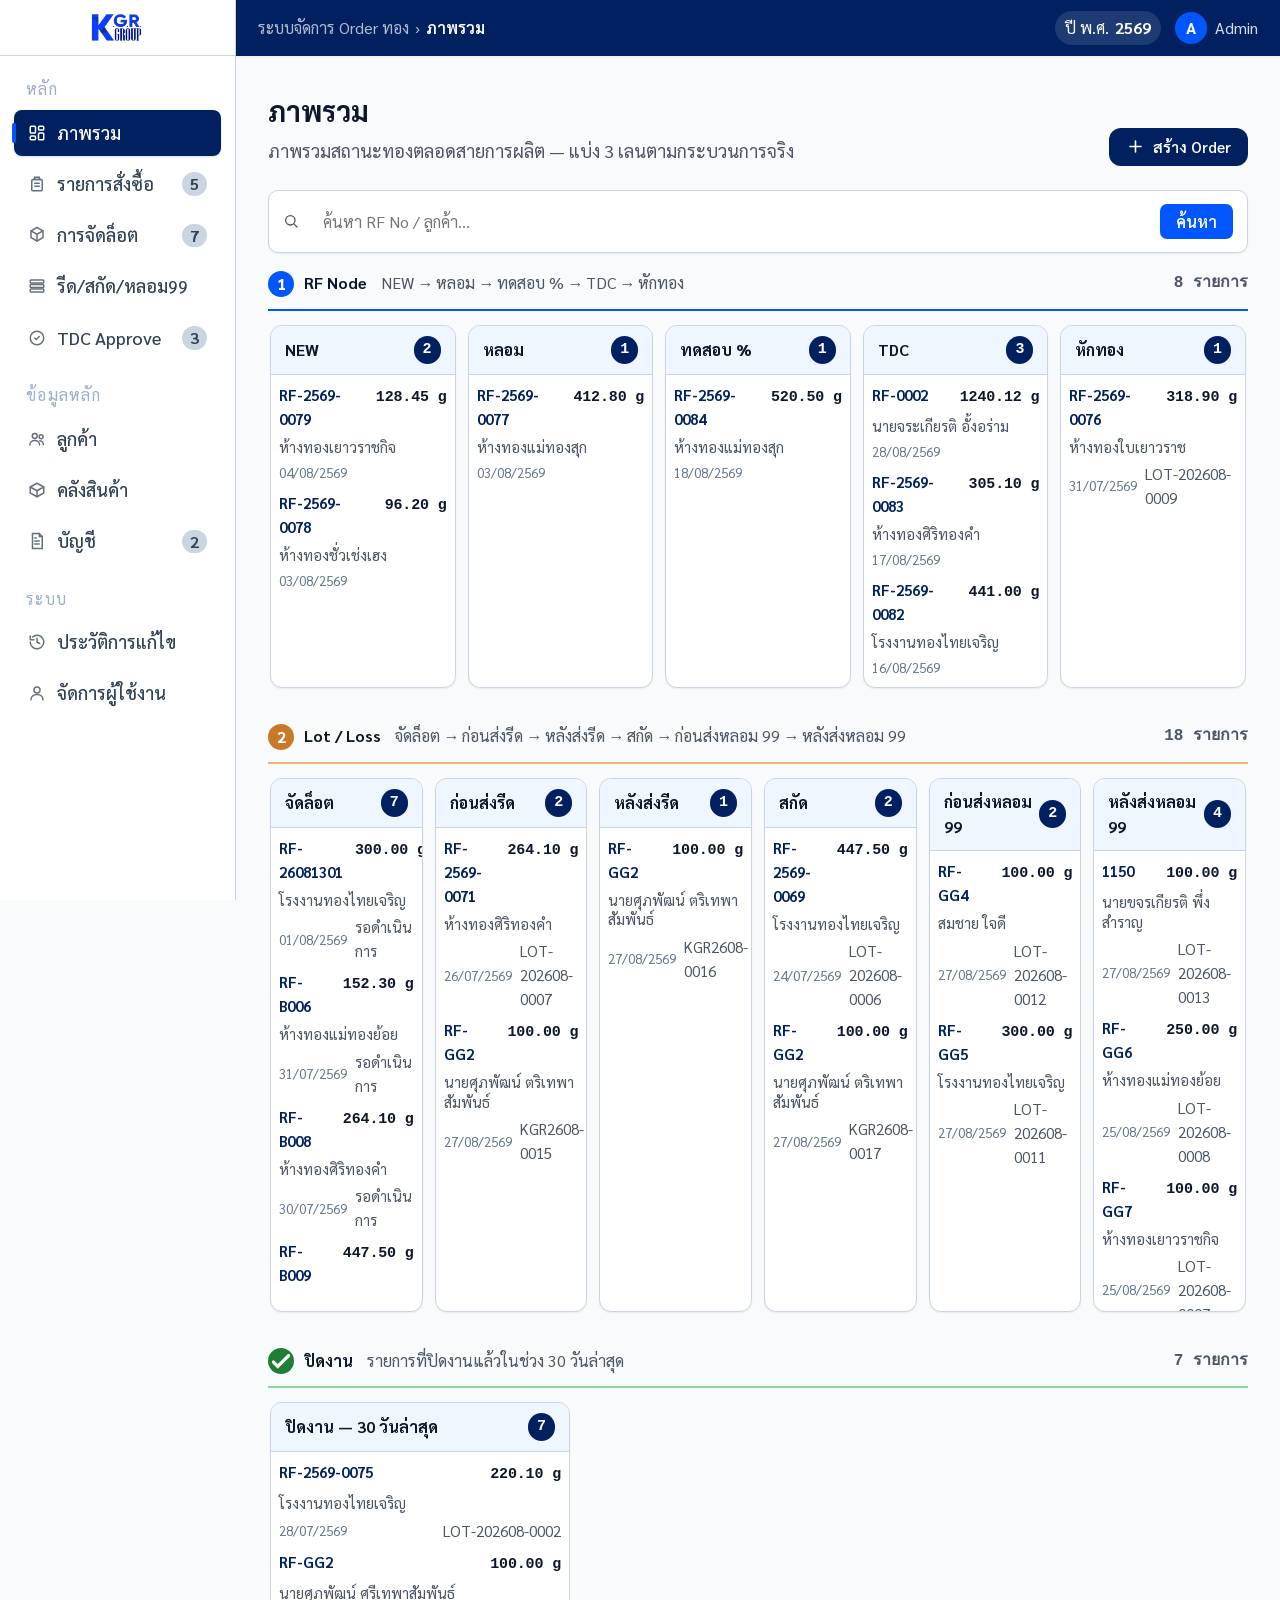
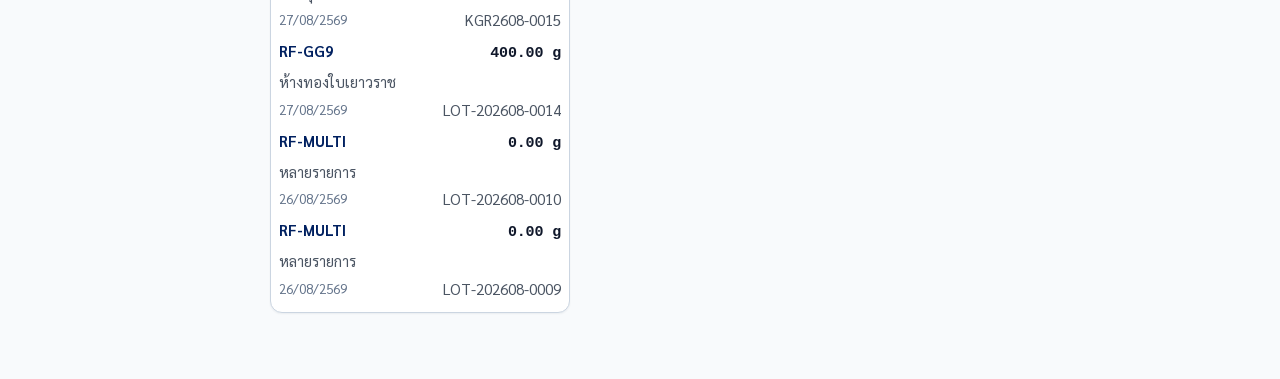
==== commit 33187aca: "fix(dashboard): implement exact kanban grid layout and fix click blocking - Refactor Dashboard Kanba" ====
--- a/index.html
+++ b/index.html
@@ -61,7 +61,7 @@
   <div class="overlay" id="overlayRoot"></div>
 
   <!-- Toast Container -->
-  <div class="toast" id="toast"></div>
+  <div class="toast" id="toast" style="pointer-events: none;"></div>
 
   <!-- External Libraries -->
   <script src="https://cdn.sheetjs.com/xlsx-latest/package/dist/xlsx.full.min.js"></script>
--- a/css/tokens.css
+++ b/css/tokens.css
@@ -14,7 +14,7 @@
   --btn-primary-hover: oklch(45.4% 0.217 262.4);
   --table-head-bg: oklch(37.1% 0.173 262.1);
   --table-head-fg: oklch(100% 0 0);
-  --text-primary: oklch(27.9% 0.037 260.0); /* #1E293B — high-contrast readable text on light bg */
+  --text-primary: #0f172a; /* high-contrast readable text on light bg */
   --card-highlight-bg: oklch(95.2% 0.023 258.4);
   --soft-blue: oklch(97.0% 0.014 254.6); /* #EFF6FF — general status highlight, clean & professional */
   --page-bg: oklch(98.4% 0.003 247.9); /* #F8FAFC — clean light-grey canvas */
@@ -22,7 +22,7 @@
 
   /* Extension neutrals (added for consistency, not from logo) — all tinted toward the brand hue */
   --text-secondary: oklch(44.6% 0.026 256.8); /* #4B5563 — darker for elderly-friendly contrast */
-  --border: oklch(92.9% 0.013 255.5); /* #E2E8F0 — thin card/table hairlines */
+  --border: #cbd5e1; /* table hairlines and inputs */
   --border-strong: oklch(80.7% 0.039 272.4);
   --zebra: oklch(97.5% 0.005 258.3);
   --sidebar-bg: oklch(100% 0 0); /* #FFFFFF — matches surface, enterprise SaaS convention */
@@ -86,12 +86,14 @@
   font-family: var(--font-body);
   background: var(--page-bg);
   color: var(--text-primary);
-  font-size: 18px;
-  line-height: 1.5;
+  font-size: 17px;
+  line-height: 1.6;
   -webkit-font-smoothing: antialiased;
 }
 .num, .mono {
   font-family: var(--font-mono);
+  font-size: 16px;
+  font-weight: 600;
   font-variant-numeric: tabular-nums;
   letter-spacing: -0.01em;
 }
--- a/css/components.css
+++ b/css/components.css
@@ -5,12 +5,7 @@
 /* ============================================================
    BUTTONS
    ============================================================ */
-.btn {
-  display: inline-flex; align-items: center; gap: 9px;
-  border-radius: 12px; padding: 15px 24px; font-size: 18px; font-weight: 600;
-  min-height: 54px;
-  border: 1px solid transparent; transition: background-color .12s var(--ease-out), border-color .12s var(--ease-out), box-shadow .12s var(--ease-out); white-space: nowrap;
-}
+.btn { display: inline-flex; align-items: center; gap: 8px; border-radius: 12px; padding: 8px 16px; font-size: 15px; font-weight: 600; min-height: 38px; border: 1px solid transparent; transition: all .12s var(--ease-out); white-space: nowrap; }
 .btn svg { width: 19px; height: 19px; }
 .btn-primary { background: var(--header-bg); color: var(--btn-primary-fg); }
 .btn-primary:hover { background: var(--btn-primary); }
@@ -20,7 +15,7 @@
 .btn-ghost:hover { background: var(--card-highlight-bg); }
 .btn-danger-ghost { background: transparent; color: var(--st-hold-fg); border-color: var(--st-hold-bd); }
 .btn-danger-ghost:hover { background: var(--st-hold-bg); }
-.btn-sm { padding: 9px 15px; font-size: 16px; border-radius: 9px; min-height: 40px; font-weight: 600; }
+.btn-sm { padding: 6px 12px; font-size: 14px; border-radius: 9px; min-height: 34px; font-weight: 600; gap: 8px; }
 .btn:disabled { opacity: .45; cursor: not-allowed; }
 .icon-btn {
   width: 44px; height: 44px; border-radius: 10px; display: inline-flex; align-items: center; justify-content: center;
@@ -41,10 +36,9 @@
 .percent-input-lg:disabled { background: var(--zebra) !important; border-color: var(--border) !important; color: var(--text-secondary) !important; font-weight: 600 !important; }
 .field .hint { font-size: 16px; color: var(--text-secondary); }
 input[type=text], input[type=date], input[type=number], select, textarea {
-  font-family: inherit; font-size: 18px; color: var(--text-primary);
-  border: 1px solid var(--border-strong); border-radius: 10px; padding: 13px 14px;
-  min-height: 52px;
-  background: var(--surface); width: 100%; transition: border-color .12s;
+  font-family: inherit; font-size: 16px; color: var(--text-primary);
+  border: 1px solid var(--border-strong); border-radius: 10px; padding: 10px 14px; min-height: 42px;
+  background: var(--surface); box-sizing: border-box; transition: border-color .12s var(--ease-out);
 }
 input.num-input { font-family: var(--font-mono); text-align: right; font-size: 20px; font-weight: 700; font-variant-numeric: tabular-nums; }
 input:focus, select:focus, textarea:focus { outline: 2px solid var(--btn-primary); outline-offset: 1px; border-color: var(--btn-primary); box-shadow: 0 0 0 3px rgba(0,86,255,0.12); }
@@ -157,10 +151,10 @@
 thead th {
   background: var(--table-head-bg); 
   color: var(--table-head-fg);
-  font-size: 18px; 
+  font-size: 16px; 
   font-weight: 700; 
   text-align: left; 
-  padding: 14px 16px;
+  padding: 12px 14px;
   position: sticky; 
   top: 0;
   white-space: nowrap;
@@ -170,8 +164,8 @@
 thead th.center { text-align: center; }
 
 tbody td { 
-  padding: 16px; 
-  font-size: 18px; 
+  padding: 12px 14px; 
+  font-size: 16px; 
   border-bottom: 1px solid var(--border); 
   vertical-align: middle; 
 }
@@ -303,6 +297,135 @@
   width: 44px; height: 44px; border-radius: 11px; background: var(--card-highlight-bg); color: var(--header-bg);
   display: flex; align-items: center; justify-content: center; flex-shrink: 0;
 }
+}
+
+tbody tr:last-child td { border-bottom: none; }
+tbody tr:nth-child(even) { background: var(--zebra); }
+tbody tr.clickable { cursor: pointer; }
+tbody tr.clickable:hover { background: var(--card-highlight-bg); }
+
+td.num, th.num { 
+  font-family: var(--font-mono); 
+  text-align: right; 
+  font-variant-numeric: tabular-nums; 
+  font-weight: 700; 
+}
+td.right, th.right { text-align: right; }
+td.center, th.center { text-align: center; }
+
+.cell-primary { font-weight: 600; color: var(--text-primary); }
+.cell-sub { font-size: 16px; color: var(--text-secondary); margin-top: 1px; }
+
+/* จัดกลุ่มปุ่มในตารางให้คลิกใช้งานได้ปกติและไม่ทับเลเยอร์ */
+.table-actions, 
+.td-actions { 
+  display: flex; 
+  gap: 6px; 
+  justify-content: flex-end; 
+  align-items: center;
+  position: relative;
+  z-index: 2;
+}
+
+.table-foot { 
+  display: flex; 
+  align-items: center; 
+  justify-content: space-between; 
+  padding: 12px 16px; 
+  font-size: 16px; 
+  color: var(--text-secondary); 
+  border-top: 1px solid var(--border); 
+}
+
+/* ส่วน Pagination / Pager */
+.pager { 
+  display: inline-flex; 
+  gap: 8px; 
+  align-items: center; 
+}
+
+.pager button { 
+  display: inline-flex;
+  align-items: center;
+  justify-content: center;
+  min-width: 38px;
+  height: 38px;
+  padding: 0 6px;
+  border-radius: 8px;
+  border: 1px solid var(--border);
+  background: var(--surface);
+  color: var(--text-primary);
+  font-size: 16px;
+  cursor: pointer;
+  transition: all 0.15s ease;
+}
+
+.pager button:hover:not(:disabled):not(.active) {
+  background: var(--zebra);
+  border-color: var(--border-strong);
+}
+
+.pager button.active { 
+  background: var(--btn-primary); 
+  color: var(--fg-on-dark); 
+  border-color: var(--btn-primary); 
+  font-weight: 600;
+}
+
+.pager button:disabled {
+  opacity: 0.45;
+  cursor: not-allowed;
+}
+
+.empty-row td { 
+  text-align: center; 
+  padding: 40px 16px; 
+  color: var(--text-secondary); 
+  font-size: 16px; 
+}
+/* ============================================================
+   BADGES & TABS
+   ============================================================ */
+.badge {
+  display: inline-flex; align-items: center; gap: 6px;
+  font-size: 16px; font-weight: 700; padding: 5px 14px; border-radius: 999px;
+  border: 1px solid transparent; white-space: nowrap;
+}
+.badge::before { content: ''; width: 7px; height: 7px; border-radius: 50%; background: currentColor; }
+.badge-progress { background: var(--st-progress-bg); color: var(--st-progress-fg); border-color: var(--st-progress-bd); }
+.badge-done { background: var(--st-done-bg); color: var(--st-done-fg); border-color: var(--st-done-bd); }
+.badge-hold { background: var(--st-hold-bg); color: var(--st-hold-fg); border-color: var(--st-hold-bd); }
+.badge-info { background: var(--st-info-bg); color: var(--st-info-fg); border-color: var(--st-info-bd); }
+.badge-sched { background: var(--st-sched-bg); color: var(--st-sched-fg); border-color: var(--st-sched-bd); }
+.lot-stage-badge {
+  background: #E0F2FE; color: #0369A1; border: 1px solid #BAE6FD;
+  border-radius: 20px; padding: 4px 12px; font-size: 14px; font-weight: 600;
+}
+.lot-stage-badge::before { display: none; }
+
+.btn-excel { background: #2e7d32; color: #fff; }
+.btn-excel:hover { background: #1b5e20; }
+.btn-report { background: #f57c00; color: #fff; }
+.btn-report:hover { background: #ef6c00; }
+
+.doc-badge {
+  display: inline-flex; align-items: center; font-size: 14px; font-weight: 700;
+  padding: 3px 10px; border-radius: 999px; border: 1px solid transparent; white-space: nowrap; margin-left: 8px;
+}
+.doc-original { background: var(--doc-original-bg); color: var(--doc-original-fg); border-color: var(--doc-original-bd); }
+.doc-copy1 { background: var(--doc-copy1-bg); color: var(--doc-copy1-fg); border-color: var(--doc-copy1-bd); }
+.doc-copy2 { background: var(--doc-copy2-bg); color: var(--doc-copy2-fg); border-color: var(--doc-copy2-bd); }
+
+.tpl-pick-card {
+  display: flex; align-items: center; gap: 14px; text-align: left; width: 100%;
+  padding: 16px 18px; border-radius: 14px; border: 1px solid var(--border); background: var(--surface);
+  cursor: pointer; transition: border-color .12s var(--ease-out), background .12s var(--ease-out);
+}
+.tpl-pick-card:hover { border-color: var(--btn-primary); background: var(--card-highlight-bg); }
+.tpl-pick-icon {
+  width: 44px; height: 44px; border-radius: 11px; background: var(--card-highlight-bg); color: var(--header-bg);
+  display: flex; align-items: center; justify-content: center; flex-shrink: 0;
+}
 .tpl-pick-icon svg { width: 22px; height: 22px; }
 .tpl-pick-text { display: flex; flex-direction: column; gap: 3px; }
 .tpl-pick-title { font-size: 17px; font-weight: 700; color: var(--text-primary); }
@@ -330,8 +453,9 @@
 .overlay {
   position: fixed; inset: 0; background: rgba(0,26,51,0.45); backdrop-filter: blur(2px);
   display: none; align-items: center; justify-content: center; z-index: 100; padding: 24px;
-}
-.overlay.active { display: flex; }
+  pointer-events: none;
+}
+.overlay.active { display: flex; pointer-events: auto; }
 .modal {
   background: var(--surface); border-radius: var(--radius-lg); box-shadow: var(--shadow-lg);
   width: 100%; max-height: 88vh; overflow: auto; animation: pop .16s var(--ease-out);
@@ -387,76 +511,6 @@
 .dash-search svg { width: 16px; height: 16px; color: var(--text-secondary); flex-shrink: 0; }
 .dash-search input {
   flex: 1; border: none; outline: none; font-family: inherit; font-size: 16px;
-  color: var(--text-primary); background: transparent;
-}
-.dash-search input::placeholder { color: var(--text-secondary); }
-.dash-search button {
-  background: var(--btn-primary); color: var(--fg-on-dark); border: none; border-radius: 7px;
-  padding: 7px 16px; font-size: 16px; font-weight: 600; cursor: pointer; font-family: inherit;
-}
-.dash-search button:hover { background: var(--btn-primary-hover); }
-
-.lane-wrap { display: flex; flex-direction: column; gap: var(--space-lg); margin-top: var(--space-3xs); }
-.lane-strip {
-  display: flex; align-items: center; gap: 10px; flex-wrap: wrap;
-  padding: 0 0 var(--space-xs) 0; border-bottom: 2px solid transparent; margin-bottom: var(--space-xs);
-}
-.lane-strip.lane1 { border-bottom-color: var(--btn-primary); }
-.lane-strip.lane2 { border-bottom-color: var(--st-progress-bd); }
-.lane-strip.lane3 { border-bottom-color: var(--st-done-bd); }
-.lane-badge {
-  width: 26px; height: 26px; border-radius: 50%;
-  display: flex; align-items: center; justify-content: center;
-  font-size: 16px; font-weight: 800; color: var(--fg-on-dark); flex-shrink: 0; line-height: 1;
-}
-.lane1 .lane-badge { background: var(--btn-primary); }
-.lane2 .lane-badge { background: var(--lane2-badge); }
-.lane3 .lane-badge { background: var(--st-done-fg); }
-.lane-title { font-size: 16px; font-weight: 700; color: var(--text-primary); line-height: 1.3; }
-.lane-sub { font-size: 16px; color: var(--text-secondary); margin-left: 4px; line-height: 1.3; }
-.lane-total {
-  margin-left: auto; font-size: 16px; font-weight: 700; font-family: var(--font-mono);
-  color: var(--text-secondary); white-space: nowrap; line-height: 1.3; padding: 2px 0;
-}
-.lane-cols { 
-  display: flex; flex-wrap: nowrap; gap: 18px; overflow-x: auto; 
-  padding-bottom: 12px; padding-left: 2px; padding-right: 2px; padding-top: 2px; 
-}
-.lane-cols::-webkit-scrollbar { height: 6px; }
-.lane-cols::-webkit-scrollbar-track { background: #E2E8F0; border-radius: 4px; }
-.lane-cols::-webkit-scrollbar-thumb { background: #94A3B8; border-radius: 4px; }
-
-.lane-col {
-  flex: 0 0 300px; width: 300px; min-width: 300px; background: var(--surface); border: 1px solid var(--border);
-  border-radius: var(--radius-md); display: flex; flex-direction: column;
-  box-shadow: var(--shadow-sm);
-}
-.lane-col-head {
-  padding: 10px 14px; display: flex; align-items: center; justify-content: space-between;
-  border-bottom: 1px solid var(--border); font-size: 16px; font-weight: 700; color: var(--text-primary);
-  background: var(--soft-blue); border-radius: var(--radius-md) var(--radius-md) 0 0;
-}
-.lane-col-head .lc-count {
-  font-size: 15px; font-weight: 700; font-family: var(--font-mono);
-  background: var(--header-bg); color: var(--fg-on-dark); padding: 2px 9px; border-radius: 20px;
-}
-.lane-col-body { padding: 8px; display: flex; flex-direction: column; gap: 7px; max-height: 460px; overflow-y: auto; }
-.lane-empty { padding: 22px 8px; text-align: center; font-size: 16px; color: var(--text-secondary); }
-
-.kanban { display: flex; flex-wrap: nowrap; gap: 18px; overflow-x: auto; padding-bottom: 12px; }
-.kanban-col {
-  flex: 0 0 300px; width: 300px; min-width: 300px; background: var(--kanban-col-bg); border: 1px solid var(--border); border-radius: var(--radius-md);
-  display: flex; flex-direction: column; max-height: 640px;
-}
-.kanban-col-head {
-  padding: 12px 14px; display: flex; align-items: center; justify-content: space-between;
-  border-bottom: 1px solid var(--border); font-size: 16px; font-weight: 700;
-}
-.kanban-col-head .count { background: var(--surface); border: 1px solid var(--border-strong); font-size: 16px; padding: 1px 8px; border-radius: 20px; color: var(--text-secondary); font-weight: 700; }
-.kanban-body { padding: 10px; display: flex; flex-direction: column; gap: 8px; overflow-y: auto; }
-.kcard {
-  background: var(--surface); border: 1px solid var(--border); border-radius: 9px; padding: 12px 14px;
-  box-shadow: var(--shadow-sm); cursor: pointer; overflow: hidden;
   height: auto; min-height: fit-content;
 }
 .kcard:hover { border-color: var(--btn-primary); }
@@ -676,7 +730,84 @@
   transition: opacity .22s var(--ease-out), transform .22s var(--ease-out); z-index: 200;
 }
 .toast.show { opacity: 1; transform: translateX(-50%) translateY(0); }
-.toast svg { width: 16px; height: 16px; color: var(--st-done-bd); flex-shrink: 0; }
+.toast.success { background: #10B981; }
+.toast.error { background: #EF4444; }
+
+/* ============================================================
+   DASHBOARD KANBAN STYLES
+   ============================================================ */
+.dash-search button {
+  background: var(--btn-primary); color: var(--fg-on-dark); border: none; border-radius: 7px;
+  padding: 7px 16px; font-size: 16px; font-weight: 600; cursor: pointer; font-family: inherit;
+}
+.dash-search button:hover { background: var(--btn-primary-hover); }
+
+.lane-wrap { display: flex; flex-direction: column; gap: var(--space-lg); margin-top: var(--space-3xs); }
+.lane-strip {
+  display: flex; align-items: center; gap: 10px; flex-wrap: wrap;
+  padding: 0 0 var(--space-xs) 0; border-bottom: 2px solid transparent; margin-bottom: var(--space-xs);
+}
+.lane-strip.lane1 { border-bottom-color: var(--btn-primary); }
+.lane-strip.lane2 { border-bottom-color: var(--st-progress-bd); }
+.lane-strip.lane3 { border-bottom-color: var(--st-done-bd); }
+.lane-badge {
+  width: 26px; height: 26px; border-radius: 50%;
+  display: flex; align-items: center; justify-content: center;
+  font-size: 16px; font-weight: 800; color: var(--fg-on-dark); flex-shrink: 0; line-height: 1;
+}
+.lane1 .lane-badge { background: var(--btn-primary); }
+.lane2 .lane-badge { background: var(--lane2-badge); }
+.lane3 .lane-badge { background: var(--st-done-fg); }
+.lane-title { font-size: 16px; font-weight: 700; color: var(--text-primary); line-height: 1.3; }
+.lane-sub { font-size: 16px; color: var(--text-secondary); margin-left: 4px; line-height: 1.3; }
+.lane-total {
+  margin-left: auto; font-size: 16px; font-weight: 700; font-family: var(--font-mono);
+  color: var(--text-secondary); white-space: nowrap; line-height: 1.3; padding: 2px 0;
+}
+.lane-cols { 
+  display: flex; flex-wrap: nowrap; gap: 18px; overflow-x: auto; 
+  padding-bottom: 12px; padding-left: 2px; padding-right: 2px; padding-top: 2px; 
+}
+.lane-cols::-webkit-scrollbar { height: 6px; }
+.lane-cols::-webkit-scrollbar-track { background: #E2E8F0; border-radius: 4px; }
+.lane-cols::-webkit-scrollbar-thumb { background: #94A3B8; border-radius: 4px; }
+
+.lane-grid {
+  display: grid; width: 100%; box-sizing: border-box; gap: 12px;
+  padding-bottom: 12px; padding-left: 2px; padding-right: 2px; padding-top: 2px;
+}
+.lane-grid.grid-5 { grid-template-columns: repeat(5, 1fr); }
+.lane-grid.grid-6 { grid-template-columns: repeat(6, 1fr); }
+.lane-grid .lane-col {
+  width: 100% !important; min-width: 0 !important; flex: auto !important;
+}
+
+.lane-col {
+  flex: 0 0 300px; width: 300px; min-width: 300px; background: var(--surface); border: 1px solid var(--border);
+  border-radius: var(--radius-md); display: flex; flex-direction: column;
+  box-shadow: var(--shadow-sm);
+}
+.lane-col-head {
+  padding: 10px 14px; display: flex; align-items: center; justify-content: space-between;
+  border-bottom: 1px solid var(--border); font-size: 16px; font-weight: 700; color: var(--text-primary);
+  background: var(--soft-blue); border-radius: var(--radius-md) var(--radius-md) 0 0;
+}
+.lane-col-head .lc-count {
+  font-size: 15px; font-weight: 700; font-family: var(--font-mono);
+  background: var(--header-bg); color: var(--fg-on-dark); padding: 2px 9px; border-radius: 20px;
+}
+.lane-col-body { padding: 8px; display: flex; flex-direction: column; gap: 7px; max-height: 460px; overflow-y: auto; }
+.lane-empty { padding: 22px 8px; text-align: center; font-size: 16px; color: var(--text-secondary); }
+
+.kanban { display: flex; flex-wrap: nowrap; gap: 18px; overflow-x: auto; padding-bottom: 12px; }
+.kanban-col {
+  flex: 0 0 300px; width: 300px; min-width: 300px; background: var(--kanban-col-bg); border: 1px solid var(--border); border-radius: var(--radius-md);
+  display: flex; flex-direction: column; max-height: 640px;
+}
+.kanban-col-head {
+  padding: 12px 14px; display: flex; align-items: center; justify-content: space-between;
+  border-bottom: 1px solid var(--border); font-size: 16px; font-weight: 700;
+}
 
 .locked-tag { display: inline-flex; align-items: center; gap: 4px; font-size: 16px; color: var(--text-secondary); font-weight: 600; }
 .locked-tag svg { width: 11px; height: 11px; }
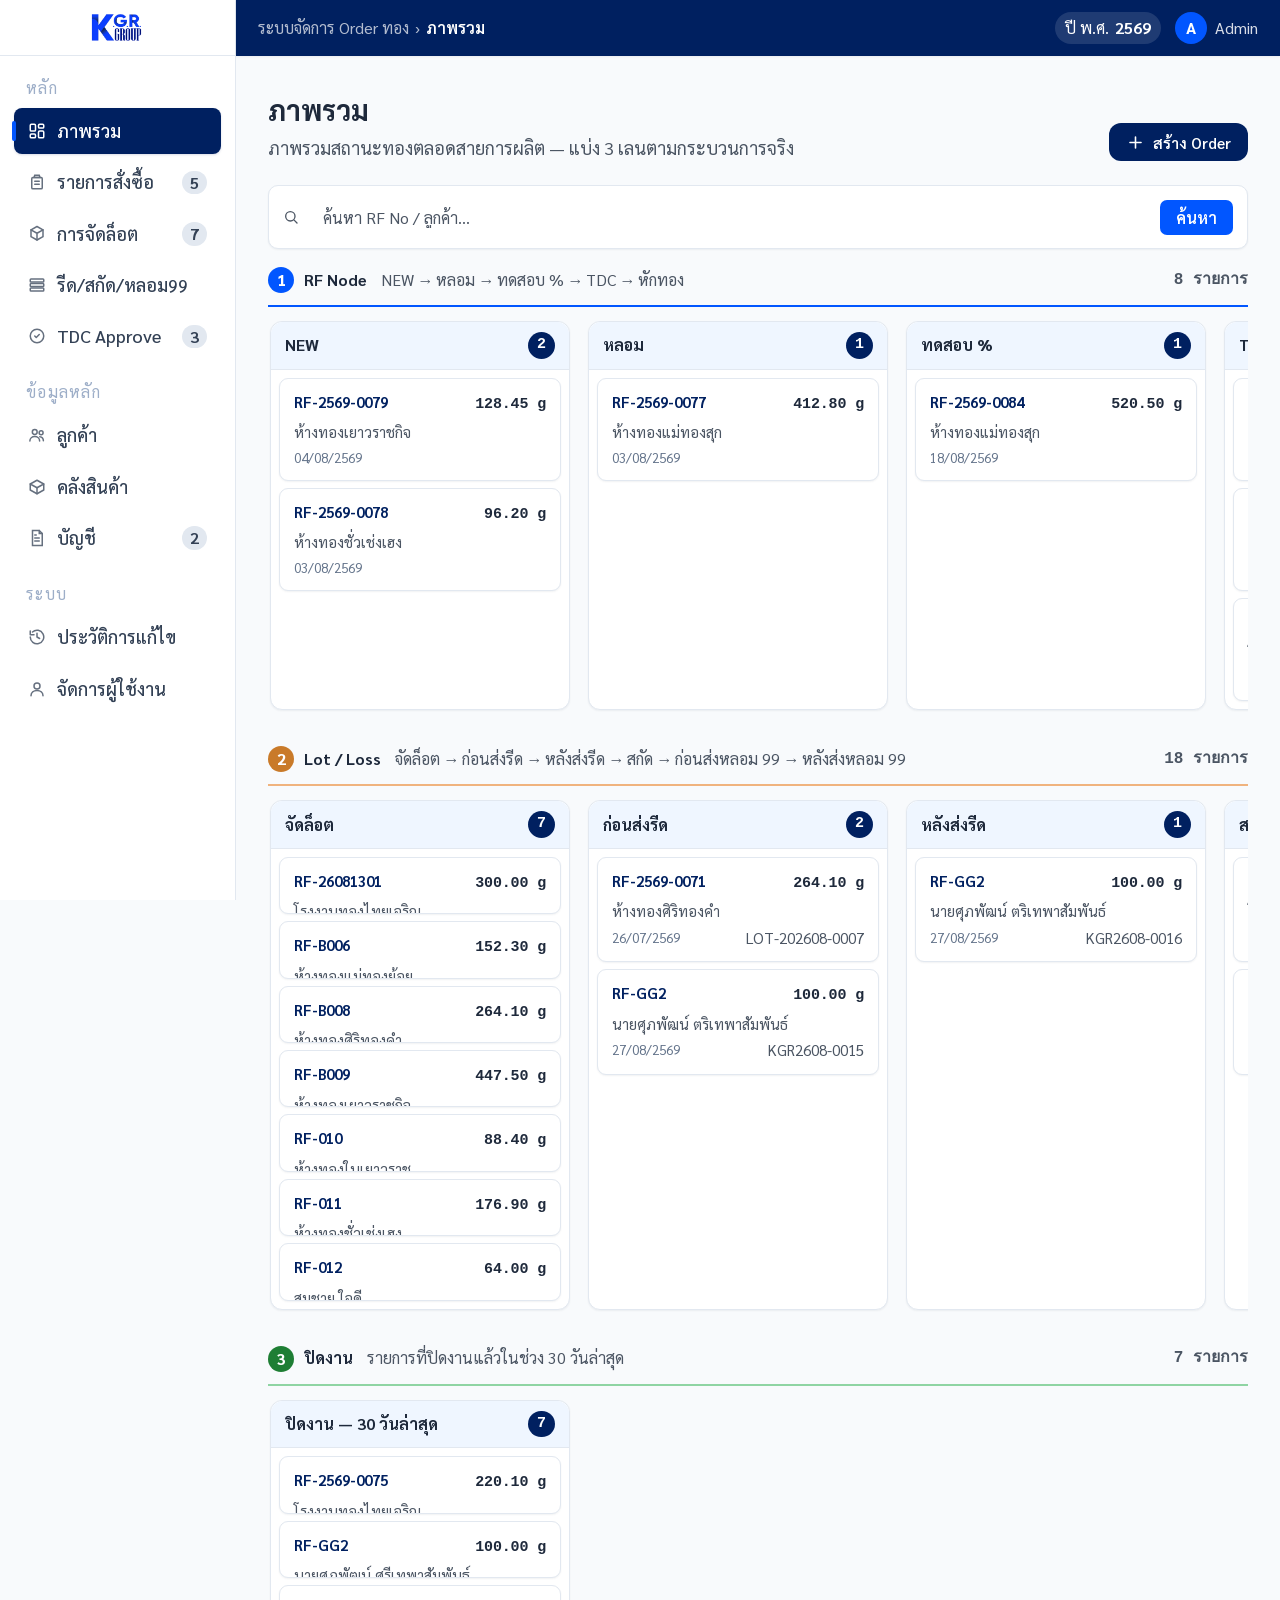
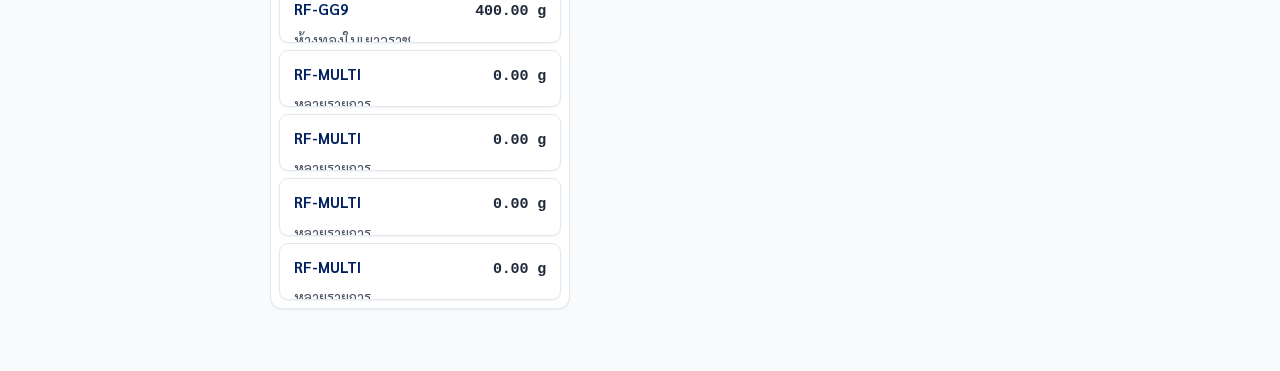
==== commit a92ab60d: "feat: wire up critical event handlers and finalize Excel export logic - Wire up event listeners acro" ====
--- a/index.html
+++ b/index.html
@@ -61,7 +61,7 @@
   <div class="overlay" id="overlayRoot"></div>
 
   <!-- Toast Container -->
-  <div class="toast" id="toast" style="pointer-events: none;"></div>
+  <div class="toast" id="toast"></div>
 
   <!-- External Libraries -->
   <script src="https://cdn.sheetjs.com/xlsx-latest/package/dist/xlsx.full.min.js"></script>
--- a/css/tokens.css
+++ b/css/tokens.css
@@ -14,7 +14,7 @@
   --btn-primary-hover: oklch(45.4% 0.217 262.4);
   --table-head-bg: oklch(37.1% 0.173 262.1);
   --table-head-fg: oklch(100% 0 0);
-  --text-primary: #0f172a; /* high-contrast readable text on light bg */
+  --text-primary: oklch(27.9% 0.037 260.0); /* #1E293B — high-contrast readable text on light bg */
   --card-highlight-bg: oklch(95.2% 0.023 258.4);
   --soft-blue: oklch(97.0% 0.014 254.6); /* #EFF6FF — general status highlight, clean & professional */
   --page-bg: oklch(98.4% 0.003 247.9); /* #F8FAFC — clean light-grey canvas */
@@ -22,7 +22,7 @@
 
   /* Extension neutrals (added for consistency, not from logo) — all tinted toward the brand hue */
   --text-secondary: oklch(44.6% 0.026 256.8); /* #4B5563 — darker for elderly-friendly contrast */
-  --border: #cbd5e1; /* table hairlines and inputs */
+  --border: oklch(92.9% 0.013 255.5); /* #E2E8F0 — thin card/table hairlines */
   --border-strong: oklch(80.7% 0.039 272.4);
   --zebra: oklch(97.5% 0.005 258.3);
   --sidebar-bg: oklch(100% 0 0); /* #FFFFFF — matches surface, enterprise SaaS convention */
@@ -86,14 +86,12 @@
   font-family: var(--font-body);
   background: var(--page-bg);
   color: var(--text-primary);
-  font-size: 17px;
-  line-height: 1.6;
+  font-size: 18px;
+  line-height: 1.5;
   -webkit-font-smoothing: antialiased;
 }
 .num, .mono {
   font-family: var(--font-mono);
-  font-size: 16px;
-  font-weight: 600;
   font-variant-numeric: tabular-nums;
   letter-spacing: -0.01em;
 }
--- a/css/components.css
+++ b/css/components.css
@@ -297,135 +297,6 @@
   width: 44px; height: 44px; border-radius: 11px; background: var(--card-highlight-bg); color: var(--header-bg);
   display: flex; align-items: center; justify-content: center; flex-shrink: 0;
 }
-}
-
-tbody tr:last-child td { border-bottom: none; }
-tbody tr:nth-child(even) { background: var(--zebra); }
-tbody tr.clickable { cursor: pointer; }
-tbody tr.clickable:hover { background: var(--card-highlight-bg); }
-
-td.num, th.num { 
-  font-family: var(--font-mono); 
-  text-align: right; 
-  font-variant-numeric: tabular-nums; 
-  font-weight: 700; 
-}
-td.right, th.right { text-align: right; }
-td.center, th.center { text-align: center; }
-
-.cell-primary { font-weight: 600; color: var(--text-primary); }
-.cell-sub { font-size: 16px; color: var(--text-secondary); margin-top: 1px; }
-
-/* จัดกลุ่มปุ่มในตารางให้คลิกใช้งานได้ปกติและไม่ทับเลเยอร์ */
-.table-actions, 
-.td-actions { 
-  display: flex; 
-  gap: 6px; 
-  justify-content: flex-end; 
-  align-items: center;
-  position: relative;
-  z-index: 2;
-}
-
-.table-foot { 
-  display: flex; 
-  align-items: center; 
-  justify-content: space-between; 
-  padding: 12px 16px; 
-  font-size: 16px; 
-  color: var(--text-secondary); 
-  border-top: 1px solid var(--border); 
-}
-
-/* ส่วน Pagination / Pager */
-.pager { 
-  display: inline-flex; 
-  gap: 8px; 
-  align-items: center; 
-}
-
-.pager button { 
-  display: inline-flex;
-  align-items: center;
-  justify-content: center;
-  min-width: 38px;
-  height: 38px;
-  padding: 0 6px;
-  border-radius: 8px;
-  border: 1px solid var(--border);
-  background: var(--surface);
-  color: var(--text-primary);
-  font-size: 16px;
-  cursor: pointer;
-  transition: all 0.15s ease;
-}
-
-.pager button:hover:not(:disabled):not(.active) {
-  background: var(--zebra);
-  border-color: var(--border-strong);
-}
-
-.pager button.active { 
-  background: var(--btn-primary); 
-  color: var(--fg-on-dark); 
-  border-color: var(--btn-primary); 
-  font-weight: 600;
-}
-
-.pager button:disabled {
-  opacity: 0.45;
-  cursor: not-allowed;
-}
-
-.empty-row td { 
-  text-align: center; 
-  padding: 40px 16px; 
-  color: var(--text-secondary); 
-  font-size: 16px; 
-}
-/* ============================================================
-   BADGES & TABS
-   ============================================================ */
-.badge {
-  display: inline-flex; align-items: center; gap: 6px;
-  font-size: 16px; font-weight: 700; padding: 5px 14px; border-radius: 999px;
-  border: 1px solid transparent; white-space: nowrap;
-}
-.badge::before { content: ''; width: 7px; height: 7px; border-radius: 50%; background: currentColor; }
-.badge-progress { background: var(--st-progress-bg); color: var(--st-progress-fg); border-color: var(--st-progress-bd); }
-.badge-done { background: var(--st-done-bg); color: var(--st-done-fg); border-color: var(--st-done-bd); }
-.badge-hold { background: var(--st-hold-bg); color: var(--st-hold-fg); border-color: var(--st-hold-bd); }
-.badge-info { background: var(--st-info-bg); color: var(--st-info-fg); border-color: var(--st-info-bd); }
-.badge-sched { background: var(--st-sched-bg); color: var(--st-sched-fg); border-color: var(--st-sched-bd); }
-.lot-stage-badge {
-  background: #E0F2FE; color: #0369A1; border: 1px solid #BAE6FD;
-  border-radius: 20px; padding: 4px 12px; font-size: 14px; font-weight: 600;
-}
-.lot-stage-badge::before { display: none; }
-
-.btn-excel { background: #2e7d32; color: #fff; }
-.btn-excel:hover { background: #1b5e20; }
-.btn-report { background: #f57c00; color: #fff; }
-.btn-report:hover { background: #ef6c00; }
-
-.doc-badge {
-  display: inline-flex; align-items: center; font-size: 14px; font-weight: 700;
-  padding: 3px 10px; border-radius: 999px; border: 1px solid transparent; white-space: nowrap; margin-left: 8px;
-}
-.doc-original { background: var(--doc-original-bg); color: var(--doc-original-fg); border-color: var(--doc-original-bd); }
-.doc-copy1 { background: var(--doc-copy1-bg); color: var(--doc-copy1-fg); border-color: var(--doc-copy1-bd); }
-.doc-copy2 { background: var(--doc-copy2-bg); color: var(--doc-copy2-fg); border-color: var(--doc-copy2-bd); }
-
-.tpl-pick-card {
-  display: flex; align-items: center; gap: 14px; text-align: left; width: 100%;
-  padding: 16px 18px; border-radius: 14px; border: 1px solid var(--border); background: var(--surface);
-  cursor: pointer; transition: border-color .12s var(--ease-out), background .12s var(--ease-out);
-}
-.tpl-pick-card:hover { border-color: var(--btn-primary); background: var(--card-highlight-bg); }
-.tpl-pick-icon {
-  width: 44px; height: 44px; border-radius: 11px; background: var(--card-highlight-bg); color: var(--header-bg);
-  display: flex; align-items: center; justify-content: center; flex-shrink: 0;
-}
 .tpl-pick-icon svg { width: 22px; height: 22px; }
 .tpl-pick-text { display: flex; flex-direction: column; gap: 3px; }
 .tpl-pick-title { font-size: 17px; font-weight: 700; color: var(--text-primary); }
@@ -453,9 +324,8 @@
 .overlay {
   position: fixed; inset: 0; background: rgba(0,26,51,0.45); backdrop-filter: blur(2px);
   display: none; align-items: center; justify-content: center; z-index: 100; padding: 24px;
-  pointer-events: none;
-}
-.overlay.active { display: flex; pointer-events: auto; }
+}
+.overlay.active { display: flex; }
 .modal {
   background: var(--surface); border-radius: var(--radius-lg); box-shadow: var(--shadow-lg);
   width: 100%; max-height: 88vh; overflow: auto; animation: pop .16s var(--ease-out);
@@ -511,6 +381,76 @@
 .dash-search svg { width: 16px; height: 16px; color: var(--text-secondary); flex-shrink: 0; }
 .dash-search input {
   flex: 1; border: none; outline: none; font-family: inherit; font-size: 16px;
+  color: var(--text-primary); background: transparent;
+}
+.dash-search input::placeholder { color: var(--text-secondary); }
+.dash-search button {
+  background: var(--btn-primary); color: var(--fg-on-dark); border: none; border-radius: 7px;
+  padding: 7px 16px; font-size: 16px; font-weight: 600; cursor: pointer; font-family: inherit;
+}
+.dash-search button:hover { background: var(--btn-primary-hover); }
+
+.lane-wrap { display: flex; flex-direction: column; gap: var(--space-lg); margin-top: var(--space-3xs); }
+.lane-strip {
+  display: flex; align-items: center; gap: 10px; flex-wrap: wrap;
+  padding: 0 0 var(--space-xs) 0; border-bottom: 2px solid transparent; margin-bottom: var(--space-xs);
+}
+.lane-strip.lane1 { border-bottom-color: var(--btn-primary); }
+.lane-strip.lane2 { border-bottom-color: var(--st-progress-bd); }
+.lane-strip.lane3 { border-bottom-color: var(--st-done-bd); }
+.lane-badge {
+  width: 26px; height: 26px; border-radius: 50%;
+  display: flex; align-items: center; justify-content: center;
+  font-size: 16px; font-weight: 800; color: var(--fg-on-dark); flex-shrink: 0; line-height: 1;
+}
+.lane1 .lane-badge { background: var(--btn-primary); }
+.lane2 .lane-badge { background: var(--lane2-badge); }
+.lane3 .lane-badge { background: var(--st-done-fg); }
+.lane-title { font-size: 16px; font-weight: 700; color: var(--text-primary); line-height: 1.3; }
+.lane-sub { font-size: 16px; color: var(--text-secondary); margin-left: 4px; line-height: 1.3; }
+.lane-total {
+  margin-left: auto; font-size: 16px; font-weight: 700; font-family: var(--font-mono);
+  color: var(--text-secondary); white-space: nowrap; line-height: 1.3; padding: 2px 0;
+}
+.lane-cols { 
+  display: flex; flex-wrap: nowrap; gap: 18px; overflow-x: auto; 
+  padding-bottom: 12px; padding-left: 2px; padding-right: 2px; padding-top: 2px; 
+}
+.lane-cols::-webkit-scrollbar { height: 6px; }
+.lane-cols::-webkit-scrollbar-track { background: #E2E8F0; border-radius: 4px; }
+.lane-cols::-webkit-scrollbar-thumb { background: #94A3B8; border-radius: 4px; }
+
+.lane-col {
+  flex: 0 0 300px; width: 300px; min-width: 300px; background: var(--surface); border: 1px solid var(--border);
+  border-radius: var(--radius-md); display: flex; flex-direction: column;
+  box-shadow: var(--shadow-sm);
+}
+.lane-col-head {
+  padding: 10px 14px; display: flex; align-items: center; justify-content: space-between;
+  border-bottom: 1px solid var(--border); font-size: 16px; font-weight: 700; color: var(--text-primary);
+  background: var(--soft-blue); border-radius: var(--radius-md) var(--radius-md) 0 0;
+}
+.lane-col-head .lc-count {
+  font-size: 15px; font-weight: 700; font-family: var(--font-mono);
+  background: var(--header-bg); color: var(--fg-on-dark); padding: 2px 9px; border-radius: 20px;
+}
+.lane-col-body { padding: 8px; display: flex; flex-direction: column; gap: 7px; max-height: 460px; overflow-y: auto; }
+.lane-empty { padding: 22px 8px; text-align: center; font-size: 16px; color: var(--text-secondary); }
+
+.kanban { display: flex; flex-wrap: nowrap; gap: 18px; overflow-x: auto; padding-bottom: 12px; }
+.kanban-col {
+  flex: 0 0 300px; width: 300px; min-width: 300px; background: var(--kanban-col-bg); border: 1px solid var(--border); border-radius: var(--radius-md);
+  display: flex; flex-direction: column; max-height: 640px;
+}
+.kanban-col-head {
+  padding: 12px 14px; display: flex; align-items: center; justify-content: space-between;
+  border-bottom: 1px solid var(--border); font-size: 16px; font-weight: 700;
+}
+.kanban-col-head .count { background: var(--surface); border: 1px solid var(--border-strong); font-size: 16px; padding: 1px 8px; border-radius: 20px; color: var(--text-secondary); font-weight: 700; }
+.kanban-body { padding: 10px; display: flex; flex-direction: column; gap: 8px; overflow-y: auto; }
+.kcard {
+  background: var(--surface); border: 1px solid var(--border); border-radius: 9px; padding: 12px 14px;
+  box-shadow: var(--shadow-sm); cursor: pointer; overflow: hidden;
   height: auto; min-height: fit-content;
 }
 .kcard:hover { border-color: var(--btn-primary); }
@@ -730,84 +670,7 @@
   transition: opacity .22s var(--ease-out), transform .22s var(--ease-out); z-index: 200;
 }
 .toast.show { opacity: 1; transform: translateX(-50%) translateY(0); }
-.toast.success { background: #10B981; }
-.toast.error { background: #EF4444; }
-
-/* ============================================================
-   DASHBOARD KANBAN STYLES
-   ============================================================ */
-.dash-search button {
-  background: var(--btn-primary); color: var(--fg-on-dark); border: none; border-radius: 7px;
-  padding: 7px 16px; font-size: 16px; font-weight: 600; cursor: pointer; font-family: inherit;
-}
-.dash-search button:hover { background: var(--btn-primary-hover); }
-
-.lane-wrap { display: flex; flex-direction: column; gap: var(--space-lg); margin-top: var(--space-3xs); }
-.lane-strip {
-  display: flex; align-items: center; gap: 10px; flex-wrap: wrap;
-  padding: 0 0 var(--space-xs) 0; border-bottom: 2px solid transparent; margin-bottom: var(--space-xs);
-}
-.lane-strip.lane1 { border-bottom-color: var(--btn-primary); }
-.lane-strip.lane2 { border-bottom-color: var(--st-progress-bd); }
-.lane-strip.lane3 { border-bottom-color: var(--st-done-bd); }
-.lane-badge {
-  width: 26px; height: 26px; border-radius: 50%;
-  display: flex; align-items: center; justify-content: center;
-  font-size: 16px; font-weight: 800; color: var(--fg-on-dark); flex-shrink: 0; line-height: 1;
-}
-.lane1 .lane-badge { background: var(--btn-primary); }
-.lane2 .lane-badge { background: var(--lane2-badge); }
-.lane3 .lane-badge { background: var(--st-done-fg); }
-.lane-title { font-size: 16px; font-weight: 700; color: var(--text-primary); line-height: 1.3; }
-.lane-sub { font-size: 16px; color: var(--text-secondary); margin-left: 4px; line-height: 1.3; }
-.lane-total {
-  margin-left: auto; font-size: 16px; font-weight: 700; font-family: var(--font-mono);
-  color: var(--text-secondary); white-space: nowrap; line-height: 1.3; padding: 2px 0;
-}
-.lane-cols { 
-  display: flex; flex-wrap: nowrap; gap: 18px; overflow-x: auto; 
-  padding-bottom: 12px; padding-left: 2px; padding-right: 2px; padding-top: 2px; 
-}
-.lane-cols::-webkit-scrollbar { height: 6px; }
-.lane-cols::-webkit-scrollbar-track { background: #E2E8F0; border-radius: 4px; }
-.lane-cols::-webkit-scrollbar-thumb { background: #94A3B8; border-radius: 4px; }
-
-.lane-grid {
-  display: grid; width: 100%; box-sizing: border-box; gap: 12px;
-  padding-bottom: 12px; padding-left: 2px; padding-right: 2px; padding-top: 2px;
-}
-.lane-grid.grid-5 { grid-template-columns: repeat(5, 1fr); }
-.lane-grid.grid-6 { grid-template-columns: repeat(6, 1fr); }
-.lane-grid .lane-col {
-  width: 100% !important; min-width: 0 !important; flex: auto !important;
-}
-
-.lane-col {
-  flex: 0 0 300px; width: 300px; min-width: 300px; background: var(--surface); border: 1px solid var(--border);
-  border-radius: var(--radius-md); display: flex; flex-direction: column;
-  box-shadow: var(--shadow-sm);
-}
-.lane-col-head {
-  padding: 10px 14px; display: flex; align-items: center; justify-content: space-between;
-  border-bottom: 1px solid var(--border); font-size: 16px; font-weight: 700; color: var(--text-primary);
-  background: var(--soft-blue); border-radius: var(--radius-md) var(--radius-md) 0 0;
-}
-.lane-col-head .lc-count {
-  font-size: 15px; font-weight: 700; font-family: var(--font-mono);
-  background: var(--header-bg); color: var(--fg-on-dark); padding: 2px 9px; border-radius: 20px;
-}
-.lane-col-body { padding: 8px; display: flex; flex-direction: column; gap: 7px; max-height: 460px; overflow-y: auto; }
-.lane-empty { padding: 22px 8px; text-align: center; font-size: 16px; color: var(--text-secondary); }
-
-.kanban { display: flex; flex-wrap: nowrap; gap: 18px; overflow-x: auto; padding-bottom: 12px; }
-.kanban-col {
-  flex: 0 0 300px; width: 300px; min-width: 300px; background: var(--kanban-col-bg); border: 1px solid var(--border); border-radius: var(--radius-md);
-  display: flex; flex-direction: column; max-height: 640px;
-}
-.kanban-col-head {
-  padding: 12px 14px; display: flex; align-items: center; justify-content: space-between;
-  border-bottom: 1px solid var(--border); font-size: 16px; font-weight: 700;
-}
+.toast svg { width: 16px; height: 16px; color: var(--st-done-bd); flex-shrink: 0; }
 
 .locked-tag { display: inline-flex; align-items: center; gap: 4px; font-size: 16px; color: var(--text-secondary); font-weight: 600; }
 .locked-tag svg { width: 11px; height: 11px; }
